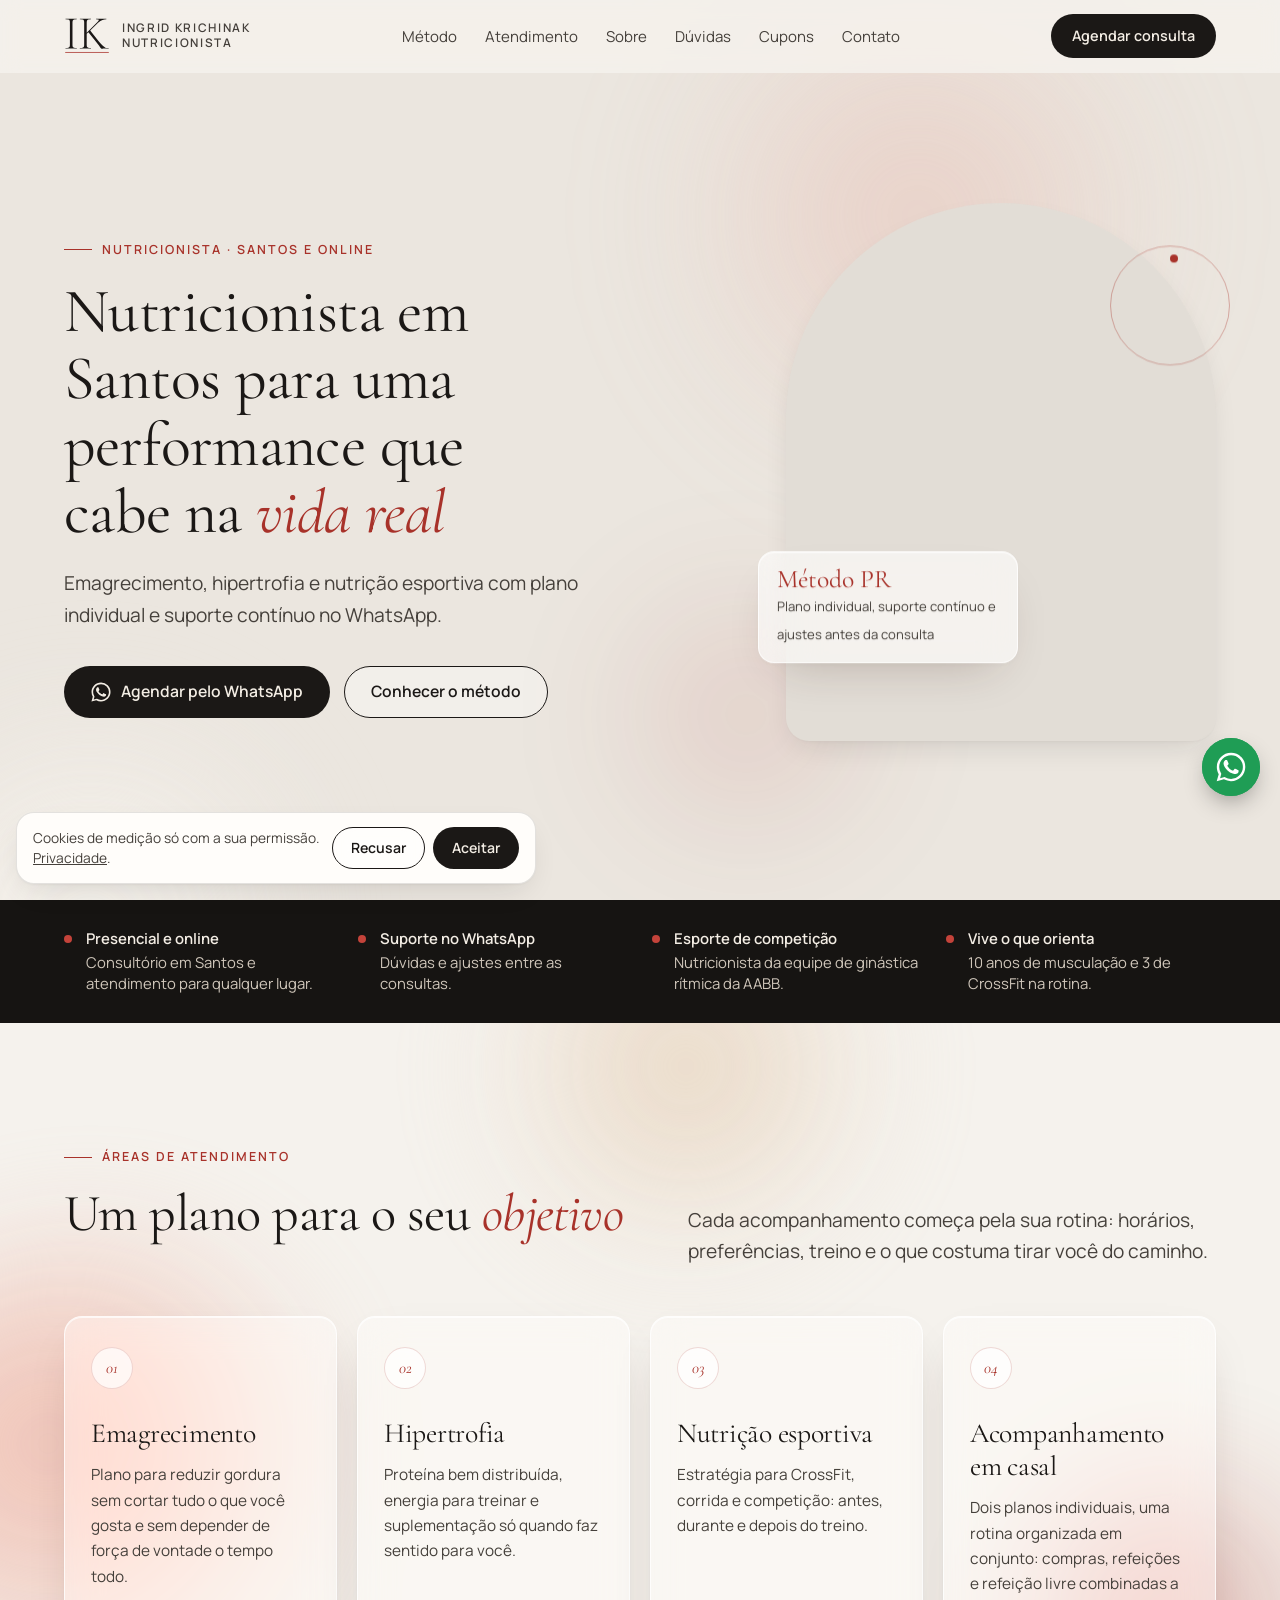
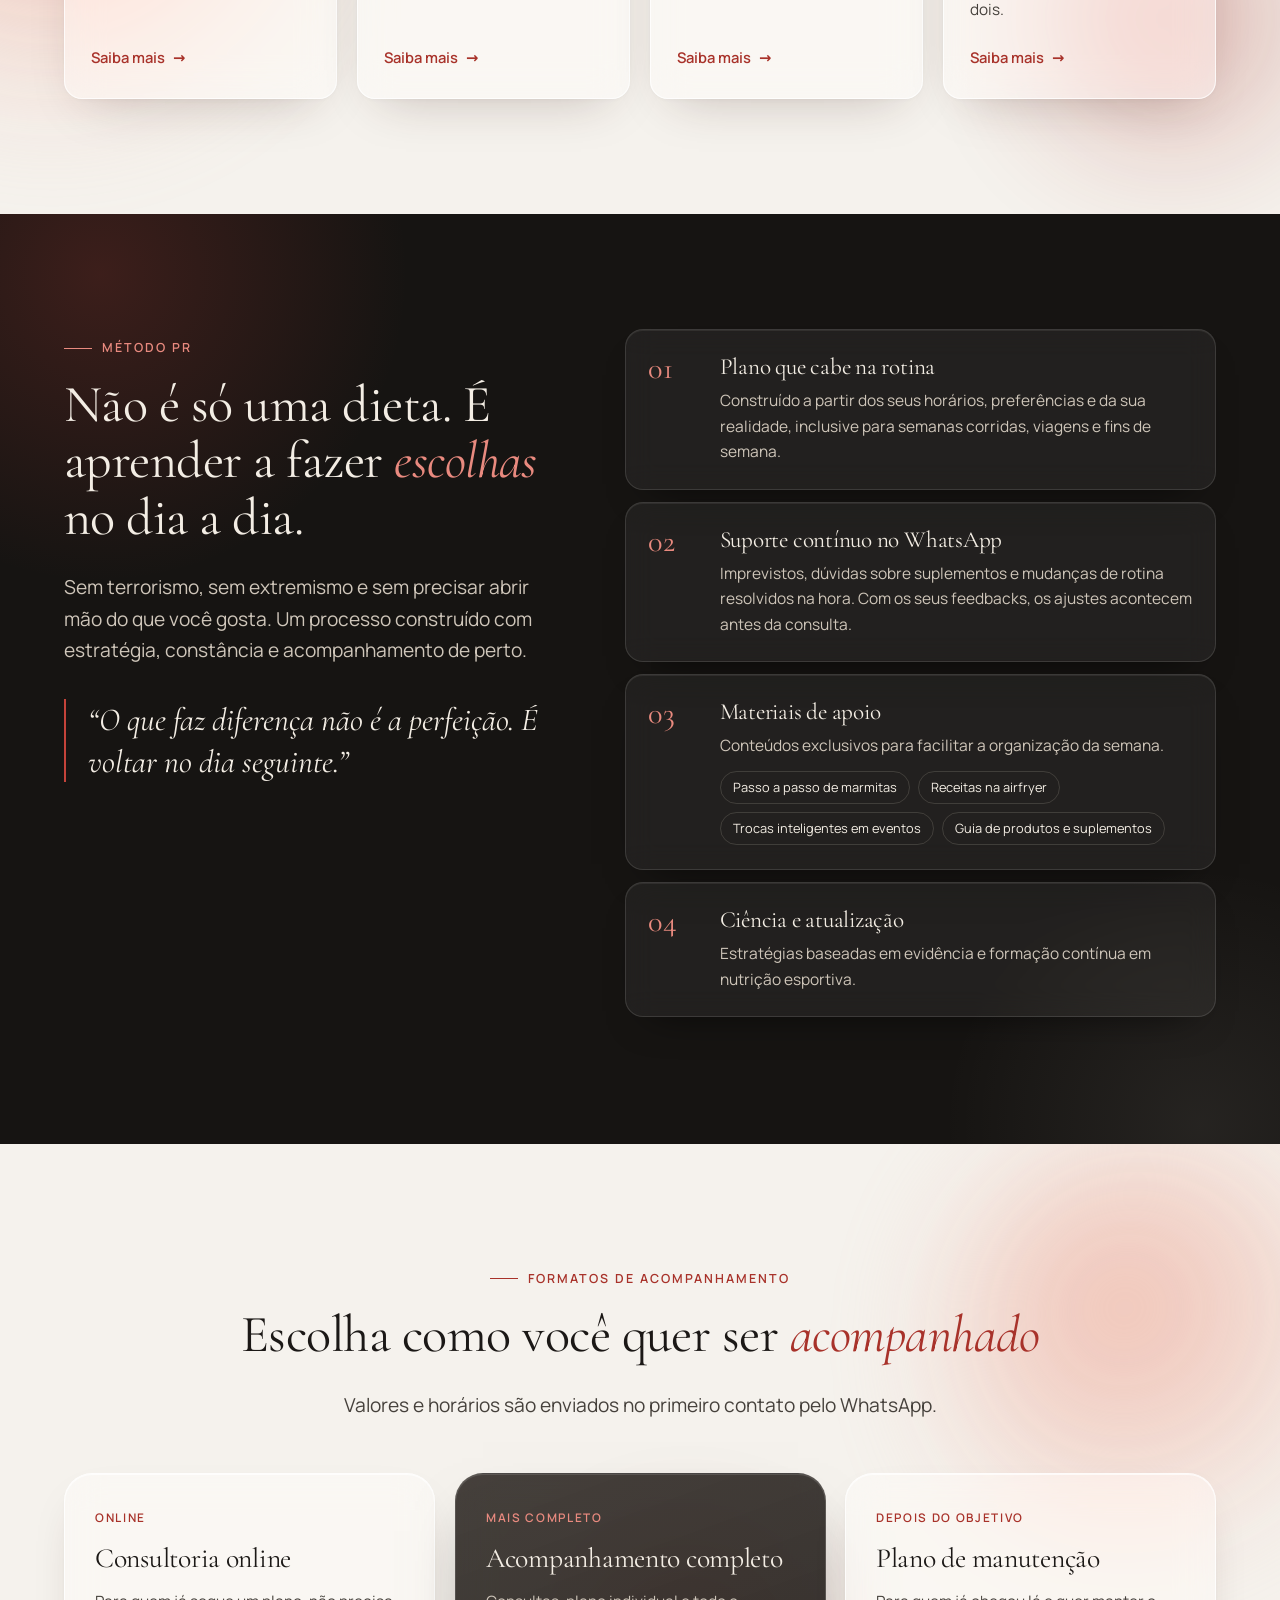
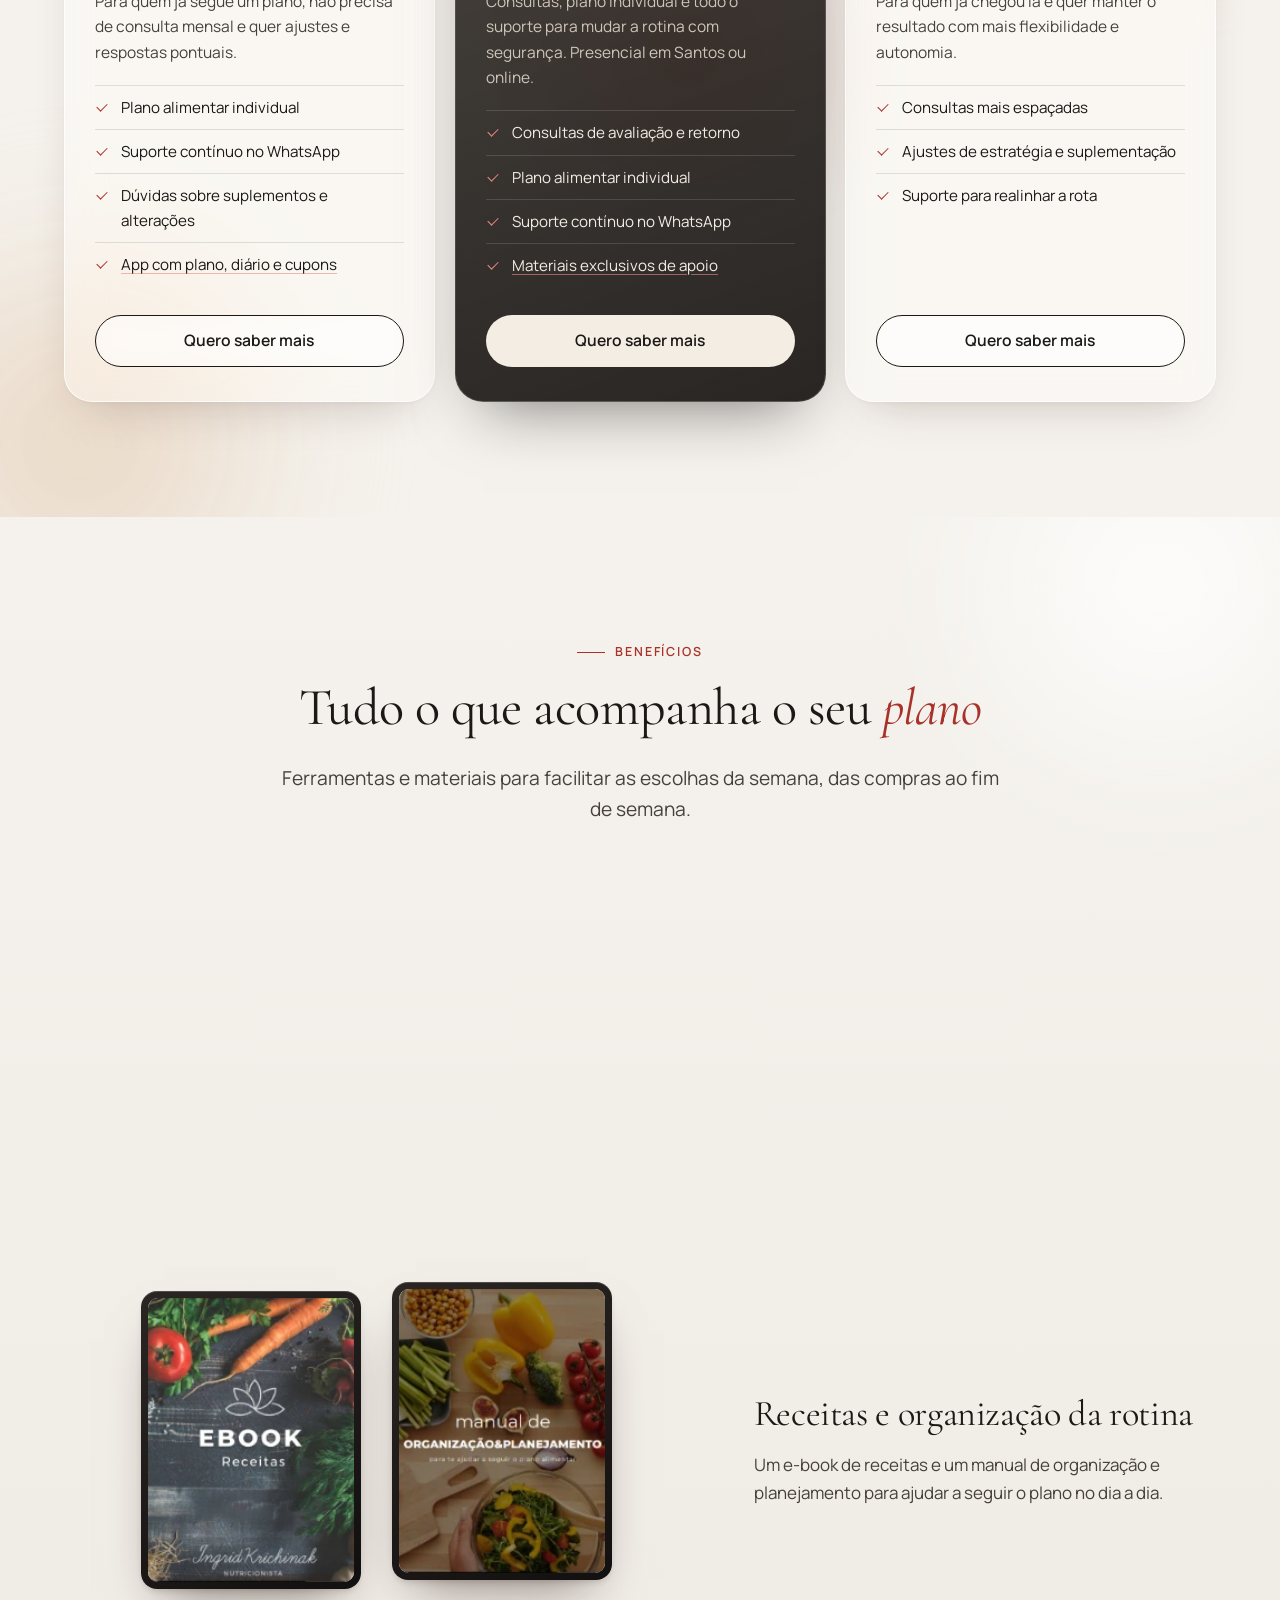
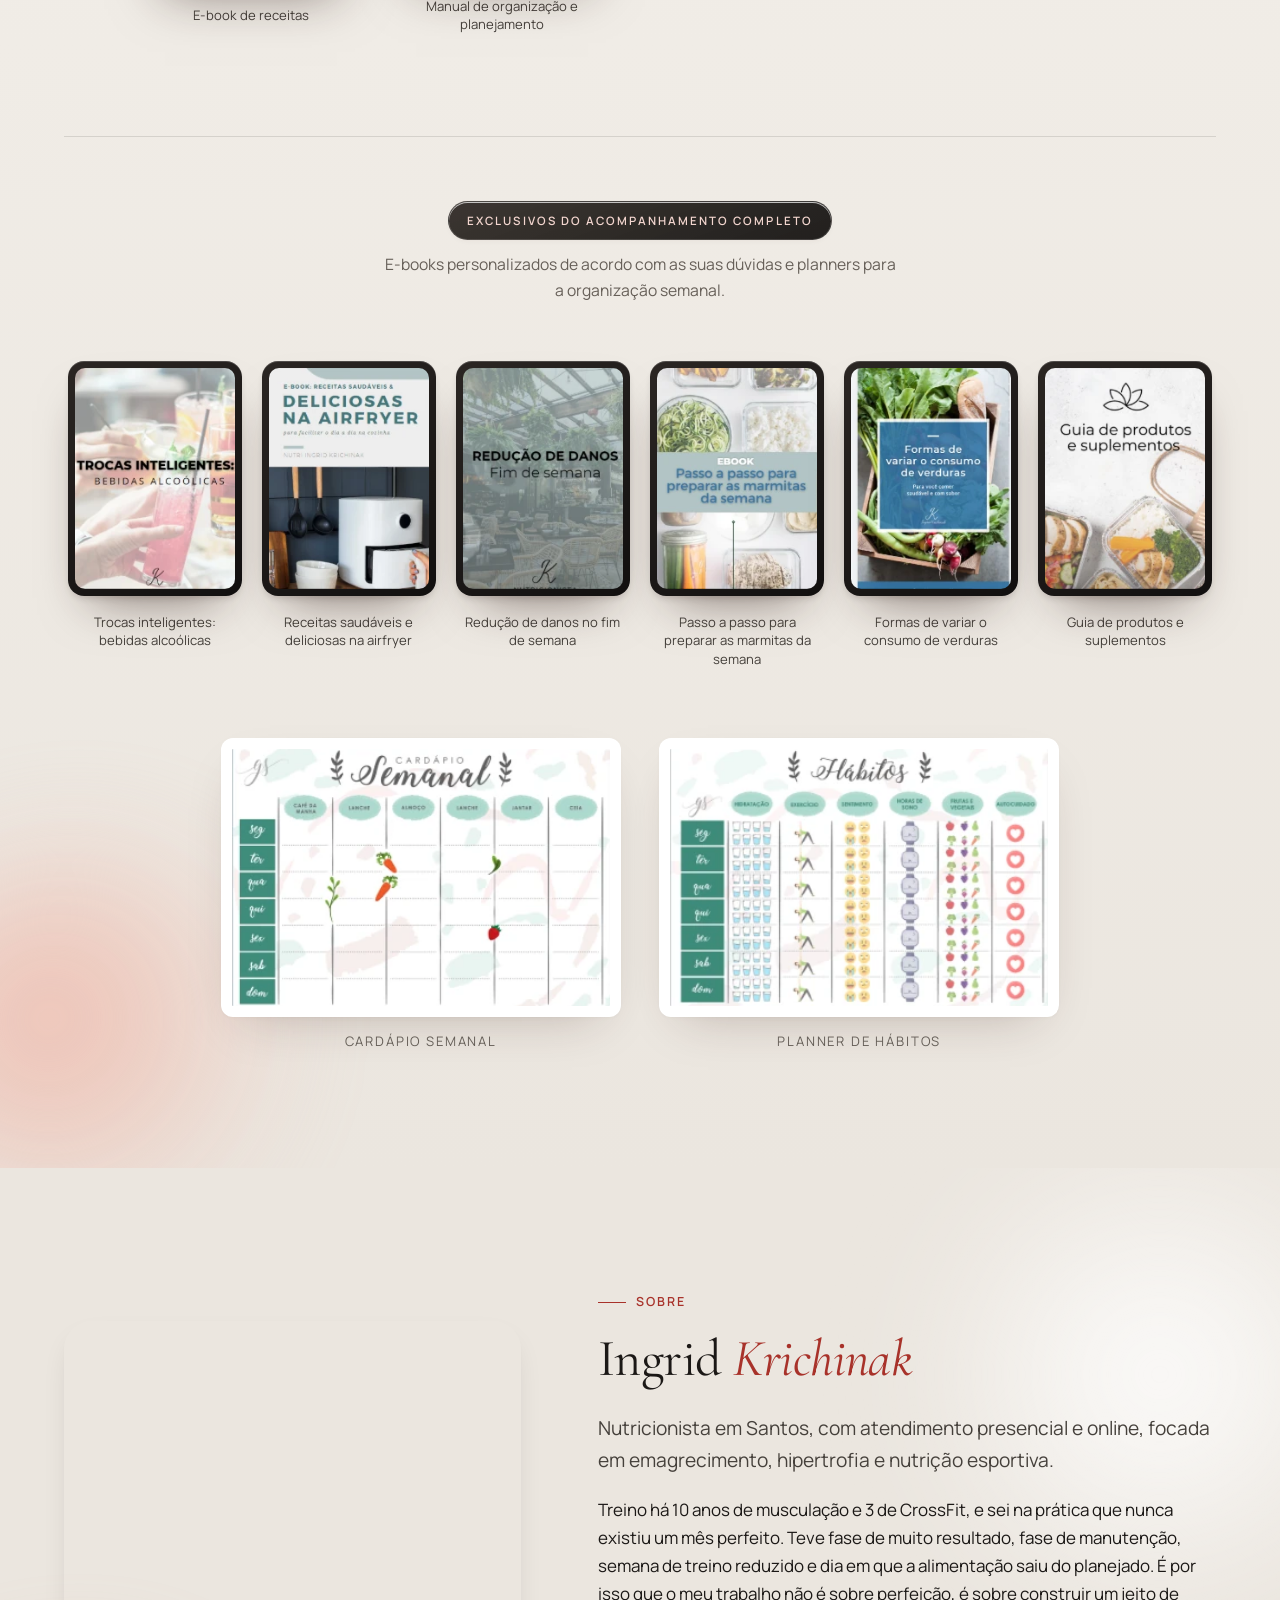
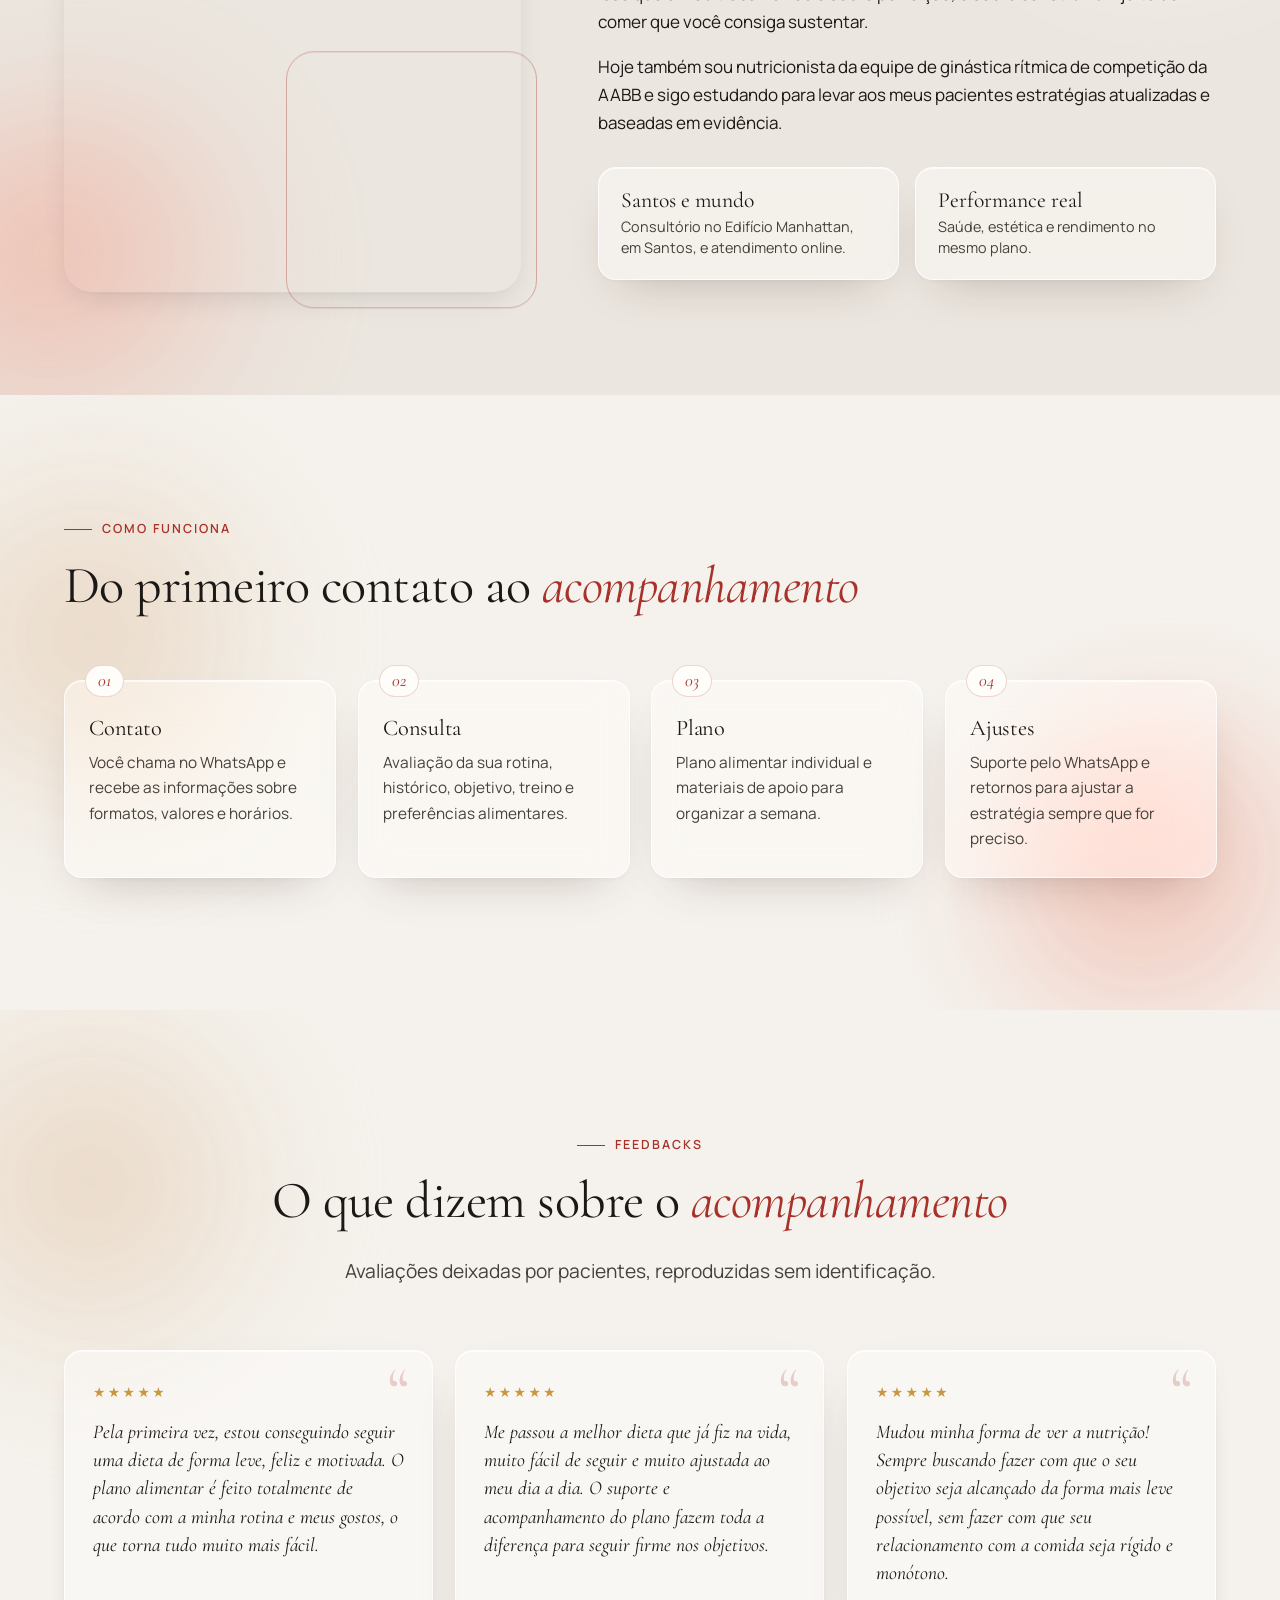
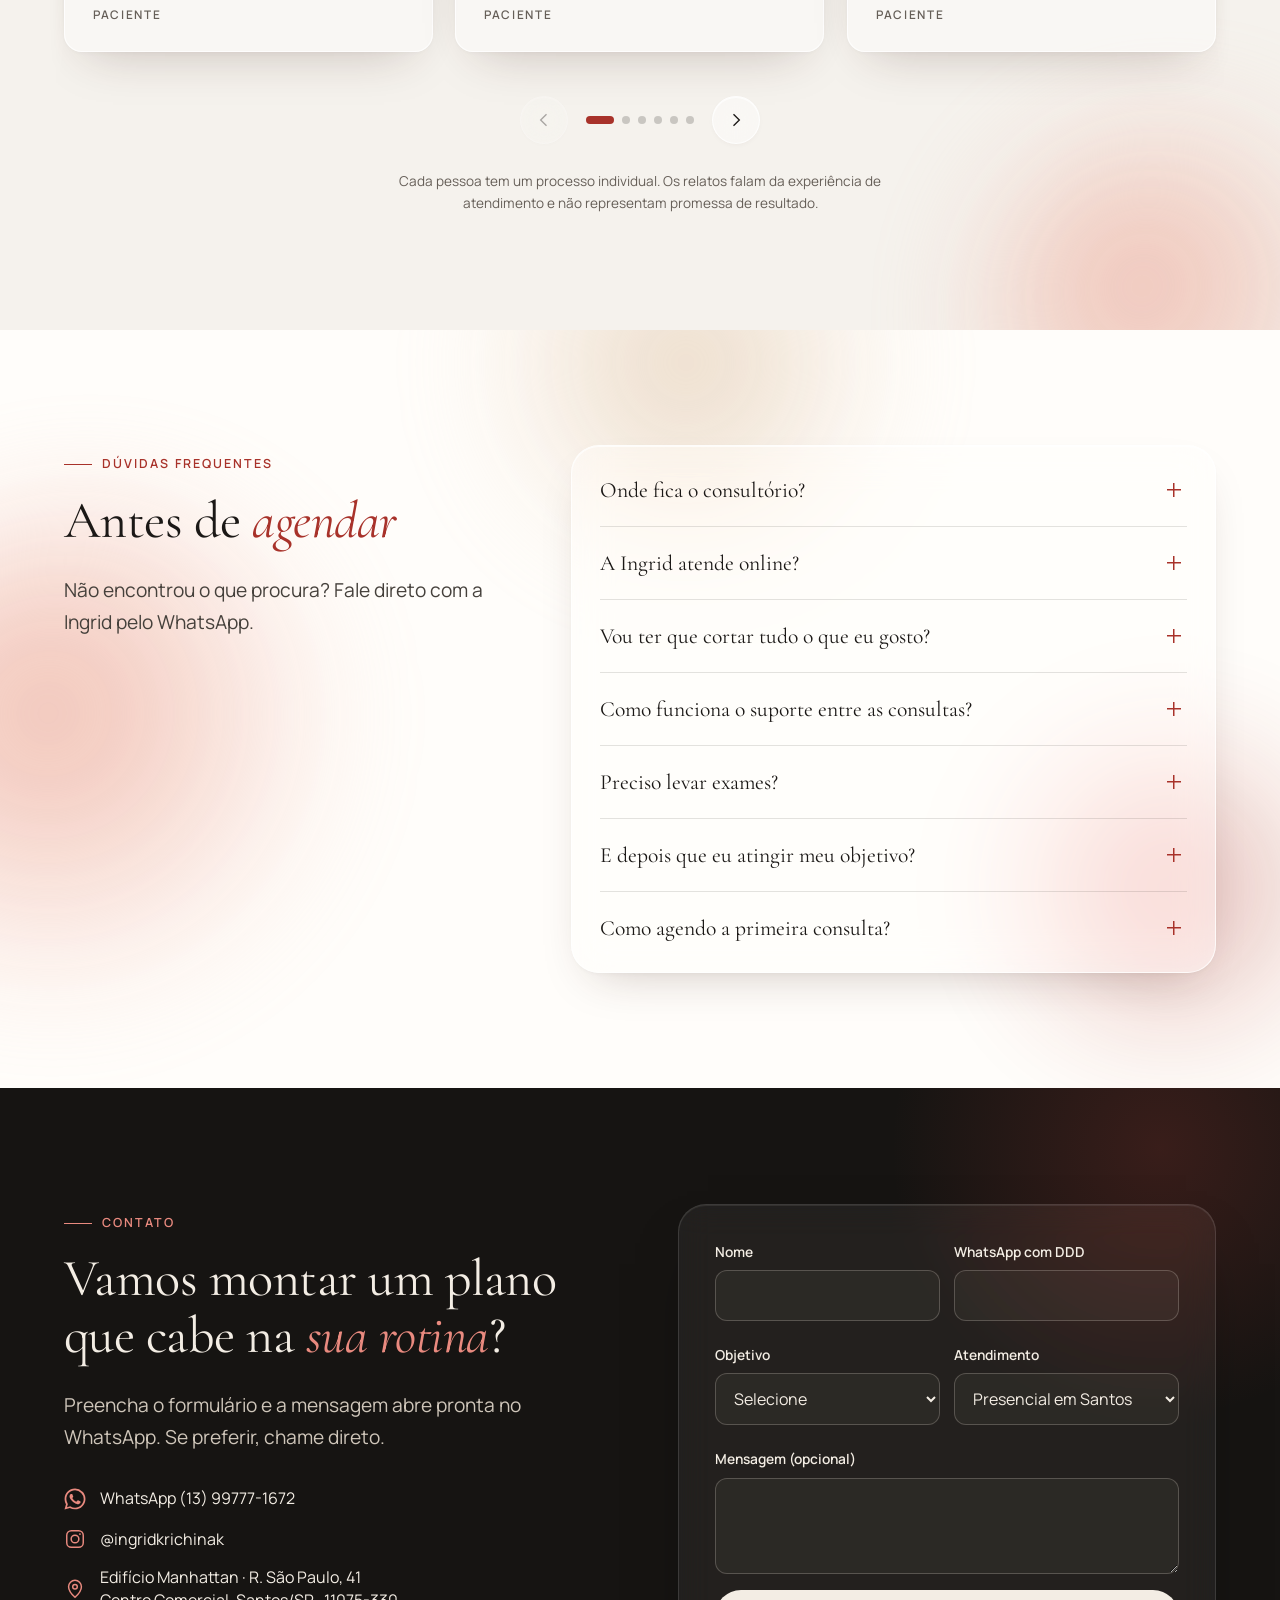
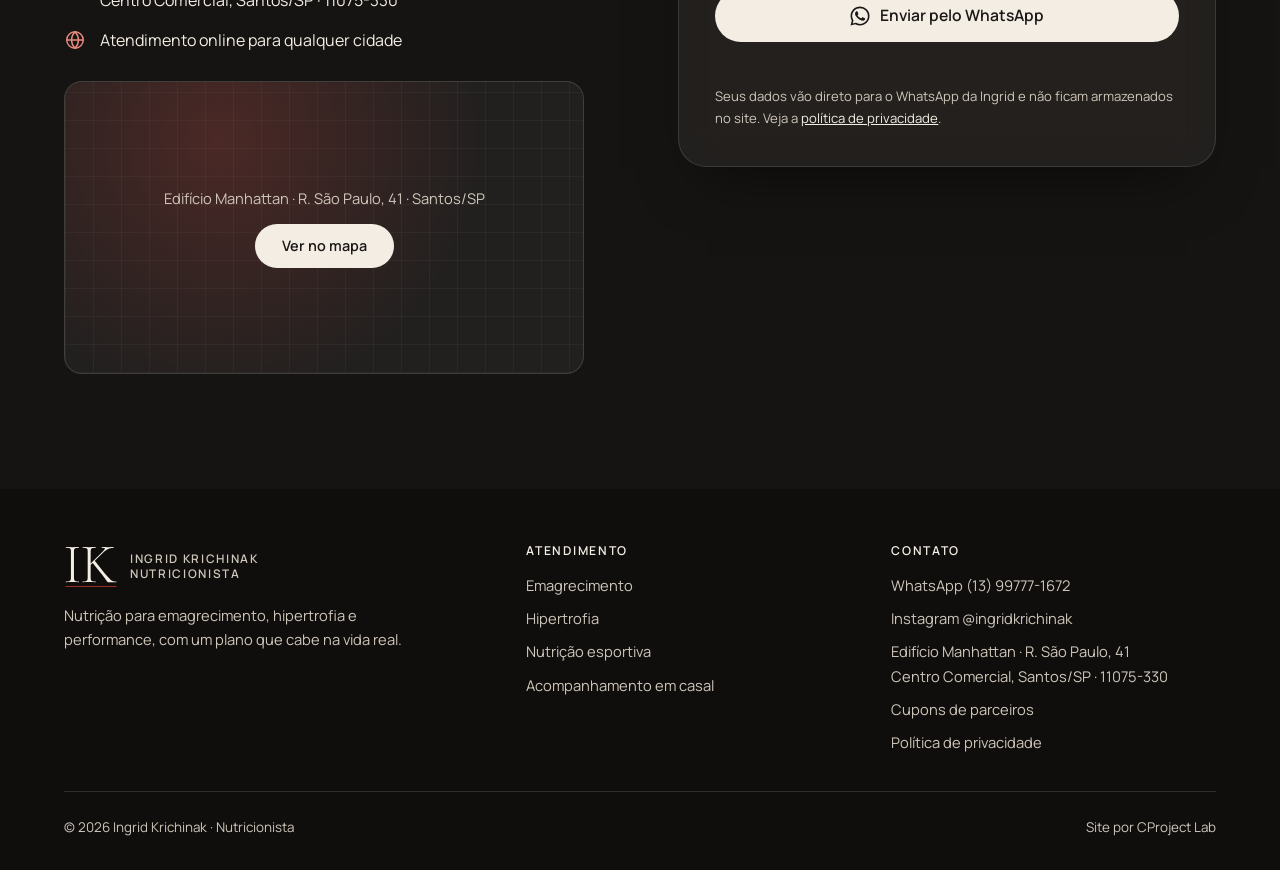
==== index.html @ 771e4c17 "Benefícios em dois níveis: todos os planos e acompanhamento completo - Em todos os acompanhamentos: " ====
<!doctype html>
<html lang="pt-BR">
<head>
<meta charset="utf-8">
<meta name="viewport" content="width=device-width, initial-scale=1, viewport-fit=cover">
<title>Ingrid Krichinak | Nutricionista em Santos e online</title>
<meta name="description" content="Nutricionista em Santos e online para emagrecimento, hipertrofia e nutrição esportiva. Plano que cabe na sua rotina e suporte contínuo no WhatsApp.">
<meta name="robots" content="noindex, follow">
<link rel="canonical" href="https://ingrid-krichinak.vercel.app/">
<meta name="theme-color" content="#ebe6df">
<link rel="icon" href="/assets/favicon.svg" type="image/svg+xml">
<link rel="icon" href="/assets/favicon-32.png" sizes="32x32" type="image/png">
<link rel="apple-touch-icon" href="/assets/apple-touch-icon.png">
<meta property="og:type" content="website">
<meta property="og:locale" content="pt_BR">
<meta property="og:site_name" content="Ingrid Krichinak Nutricionista">
<meta property="og:title" content="Ingrid Krichinak | Nutricionista em Santos e online">
<meta property="og:description" content="Nutricionista em Santos e online para emagrecimento, hipertrofia e nutrição esportiva. Plano que cabe na sua rotina e suporte contínuo no WhatsApp.">
<meta property="og:url" content="https://ingrid-krichinak.vercel.app/">
<meta property="og:image" content="https://ingrid-krichinak.vercel.app/assets/img/og.jpg">
<meta property="og:image:width" content="1200">
<meta property="og:image:height" content="630">
<meta property="og:image:alt" content="Ingrid Krichinak, nutricionista">
<meta name="twitter:card" content="summary_large_image">
<meta name="twitter:title" content="Ingrid Krichinak | Nutricionista em Santos e online">
<meta name="twitter:description" content="Nutricionista em Santos e online para emagrecimento, hipertrofia e nutrição esportiva. Plano que cabe na sua rotina e suporte contínuo no WhatsApp.">
<meta name="twitter:image" content="https://ingrid-krichinak.vercel.app/assets/img/og.jpg">
<link rel="preload" href="/assets/fonts/cormorant-400.woff2" as="font" type="font/woff2" crossorigin>
<link rel="preload" href="/assets/fonts/manrope-400.woff2" as="font" type="font/woff2" crossorigin>
<link rel="preload" as="image" href="/assets/img/ingrid-blazer-960.webp" media="(min-width:601px)" fetchpriority="high"><link rel="preload" as="image" href="/assets/img/ingrid-blazer-600.webp" media="(max-width:600px)" fetchpriority="high">
<link rel="stylesheet" href="/assets/site.css?v=202611162140">
<script src="/assets/vendor/lenis.min.js" defer></script>
<script src="/assets/site.js?v=202611162140" defer></script>
<script type="application/ld+json">{"@context": "https://schema.org", "@type": ["MedicalBusiness", "LocalBusiness"], "@id": "https://ingrid-krichinak.vercel.app/#negocio", "name": "Ingrid Krichinak Nutricionista", "description": "Nutricionista em Santos e online: emagrecimento, hipertrofia, nutrição esportiva e acompanhamento em casal.", "url": "https://ingrid-krichinak.vercel.app/", "image": "https://ingrid-krichinak.vercel.app/assets/img/og.jpg", "logo": "https://ingrid-krichinak.vercel.app/assets/apple-touch-icon.png", "telephone": "+55-13-99777-1672", "medicalSpecialty": "Nutrition", "areaServed": [{"@type": "City", "name": "Santos"}, {"@type": "Country", "name": "Brasil"}], "address": {"@type": "PostalAddress", "addressLocality": "Santos", "addressRegion": "SP", "addressCountry": "BR", "streetAddress": "R. São Paulo, 41 - Edifício Manhattan", "postalCode": "11075-330"}, "sameAs": ["https://www.instagram.com/ingridkrichinak/"], "founder": {"@type": "Person", "name": "Ingrid Krichinak", "jobTitle": "Nutricionista"}, "hasMap": "https://www.google.com/maps/search/?api=1&query=Edif%C3%ADcio%20Manhattan%2C%20R.%20S%C3%A3o%20Paulo%2C%2041%2C%20Santos%20-%20SP%2C%2011075-330"}</script>
<script type="application/ld+json">{"@context": "https://schema.org", "@type": "WebSite", "@id": "https://ingrid-krichinak.vercel.app/#site", "url": "https://ingrid-krichinak.vercel.app/", "name": "Ingrid Krichinak Nutricionista", "inLanguage": "pt-BR"}</script>
<script type="application/ld+json">{"@context": "https://schema.org", "@type": "FAQPage", "mainEntity": [{"@type": "Question", "name": "Onde fica o consultório?", "acceptedAnswer": {"@type": "Answer", "text": "No Edifício Manhattan, na R. São Paulo, 41, Centro Comercial, em Santos/SP (CEP 11075-330). Também há atendimento online para qualquer cidade."}}, {"@type": "Question", "name": "A Ingrid atende online?", "acceptedAnswer": {"@type": "Answer", "text": "Sim. O atendimento é presencial em Santos e online para qualquer cidade ou país, com o mesmo cuidado e o mesmo suporte pelo WhatsApp."}}, {"@type": "Question", "name": "Vou ter que cortar tudo o que eu gosto?", "acceptedAnswer": {"@type": "Answer", "text": "Não. O plano é construído com base na sua rotina e nas suas preferências. A proposta é aprender a fazer escolhas no dia a dia, sem extremismo e sem terrorismo nutricional."}}, {"@type": "Question", "name": "Como funciona o suporte entre as consultas?", "acceptedAnswer": {"@type": "Answer", "text": "Você conta com suporte contínuo pelo WhatsApp para dúvidas, imprevistos e ajustes. Com os feedbacks frequentes, é possível ajustar o plano antes mesmo da próxima consulta."}}, {"@type": "Question", "name": "Preciso levar exames?", "acceptedAnswer": {"@type": "Answer", "text": "Se você tiver exames recentes, leve. Quando necessário, a Ingrid pode solicitar exames laboratoriais para complementar a avaliação."}}, {"@type": "Question", "name": "E depois que eu atingir meu objetivo?", "acceptedAnswer": {"@type": "Answer", "text": "Existe o plano de manutenção, com consultas mais espaçadas e suporte para ajustar estratégias. A ideia é construir autonomia sem perder a direção."}}, {"@type": "Question", "name": "Como agendo a primeira consulta?", "acceptedAnswer": {"@type": "Answer", "text": "Pelo WhatsApp (13) 99777-1672. Você recebe as informações sobre formatos, valores e horários disponíveis."}}]}</script>
</head>
<body>
<a class="skip" href="#conteudo">Pular para o conteúdo</a>
<header class="nav">
  <div class="container nav-in">
    <a class="brand" href="/" aria-label="Ingrid Krichinak, página inicial"><svg viewBox="15 -660 960 790" role="img" aria-label="IK"><path fill="currentColor" d="M192 -81Q192 -52 198.0 -37.0Q204 -22 223.5 -17.0Q243 -12 281 -12Q283 -12 283.0 -6.0Q283 0 281 0Q257 0 228.0 -1.0Q199 -2 164 -2Q131 -2 101.5 -1.0Q72 0 48 0Q45 0 45.0 -6.0Q45 -12 48 -12Q86 -12 105.5 -17.0Q125 -22 131.5 -37.0Q138 -52 138 -81V-544Q138 -573 131.5 -587.5Q125 -602 105.5 -607.5Q86 -613 48 -613Q45 -613 45.0 -619.0Q45 -625 48 -625Q72 -625 101.5 -623.5Q131 -622 164 -622Q199 -622 228.5 -623.5Q258 -625 281 -625Q283 -625 283.0 -619.0Q283 -613 281 -613Q243 -613 224.0 -607.0Q205 -601 198.5 -586.0Q192 -571 192 -542Z M436 -81V-544Q436 -573 429.5 -587.5Q423 -602 404.0 -607.5Q385 -613 347 -613Q345 -613 345.0 -619.0Q345 -625 347 -625Q371 -625 400.5 -623.5Q430 -622 462 -622Q497 -622 526.0 -623.5Q555 -625 578 -625Q580 -625 580.0 -619.0Q580 -613 578 -613Q540 -613 521.0 -607.0Q502 -601 495.5 -586.0Q489 -571 489 -542V-331L709 -550Q747 -588 742.5 -600.5Q738 -613 685 -613Q683 -613 683.0 -619.0Q683 -625 685 -625Q709 -625 733.5 -623.5Q758 -622 798 -622Q835 -622 856.5 -623.5Q878 -625 898 -625Q901 -625 901.0 -619.0Q901 -613 898 -613Q864 -613 819.0 -599.0Q774 -585 732 -544L562 -378L705 -198Q752 -139 784.5 -102.5Q817 -66 839.0 -47.0Q861 -28 878.0 -20.5Q895 -13 910.5 -12.5Q926 -12 945 -12Q948 -12 948.0 -6.0Q948 0 945 0H833Q826 0 821.5 0.5Q817 1 812 1Q798 1 790.0 -4.0Q782 -9 771.5 -24.0Q761 -39 741.0 -68.0Q721 -97 683 -145L524 -342L489 -308V-81Q489 -52 495.0 -37.0Q501 -22 520.5 -17.0Q540 -12 578 -12Q580 -12 580.0 -6.0Q580 0 578 0Q554 0 525.5 -1.0Q497 -2 462 -2Q430 -2 400.0 -1.0Q370 0 346 0Q344 0 344.0 -6.0Q344 -12 346 -12Q384 -12 403.5 -17.0Q423 -22 429.5 -37.0Q436 -52 436 -81Z"/><rect x="40" y="70" width="910" height="16" fill="#a8322a"/></svg><span>Ingrid Krichinak<br>Nutricionista</span></a>
    <nav class="nav-panel" id="menu" aria-label="Principal">
      <ul class="nav-links"><li><a href="/#metodo">Método</a></li><li><a href="/#atendimento">Atendimento</a></li><li><a href="/#sobre">Sobre</a></li><li><a href="/#duvidas">Dúvidas</a></li><li><a href="/cupons/">Cupons</a></li><li><a href="/#contato">Contato</a></li></ul>
      <a class="btn btn-primary nav-cta" href="https://wa.me/5513997771672?text=Ol%C3%A1%2C%20Ingrid%21%20Vim%20pelo%20site%20e%20quero%20agendar%20uma%20consulta." target="_blank" rel="noopener" data-cta="nav">Agendar consulta</a>
    </nav>
    <button class="menu-btn" type="button" aria-label="Abrir menu" aria-controls="menu" aria-expanded="false"><span></span><span></span><span></span></button>
  </div>
</header>

<main id="conteudo">
<section class="hero" aria-labelledby="hero-t">
  <div class="hero-bg" aria-hidden="true"><span class="blob b1" data-depth="1.2"></span><span class="blob b2" data-depth="-0.8"></span><span class="blob b3" data-depth="1.6"></span></div>
  <div class="container hero-grid">
    <div>
      <span class="eyebrow">Nutricionista · Santos e online</span>
      <h1 id="hero-t">Nutricionista em Santos para uma performance que cabe na <em>vida real</em></h1>
      <p class="lead">Emagrecimento, hipertrofia e nutrição esportiva com plano individual e suporte contínuo no WhatsApp.</p>
      <div class="hero-ctas">
        <a class="btn btn-primary" href="https://wa.me/5513997771672?text=Ol%C3%A1%2C%20Ingrid%21%20Vim%20pelo%20site%20e%20quero%20agendar%20uma%20consulta." target="_blank" rel="noopener" data-cta="hero"><svg viewBox="0 0 24 24" fill="currentColor" aria-hidden="true"><path d="M17.47 14.38c-.3-.15-1.75-.86-2.02-.96-.27-.1-.47-.15-.67.15-.2.3-.77.96-.94 1.16-.17.2-.35.22-.64.07-.3-.15-1.25-.46-2.38-1.47-.88-.78-1.47-1.75-1.64-2.05-.17-.3-.02-.46.13-.6.13-.14.3-.35.45-.52.15-.17.2-.3.3-.5.1-.2.05-.37-.03-.52-.07-.15-.67-1.6-.92-2.2-.24-.58-.49-.5-.67-.5h-.57c-.2 0-.52.07-.79.37-.27.3-1.04 1.02-1.04 2.48s1.07 2.88 1.21 3.08c.15.2 2.1 3.2 5.08 4.48.71.31 1.26.49 1.7.63.71.23 1.36.2 1.87.12.57-.08 1.75-.72 2-1.41.25-.7.25-1.29.17-1.41-.07-.13-.27-.2-.57-.35zM12.04 21.5h-.01a9.45 9.45 0 0 1-4.82-1.32l-.35-.2-3.58.94.96-3.49-.23-.36a9.43 9.43 0 0 1-1.45-5.03c0-5.22 4.25-9.46 9.48-9.46a9.4 9.4 0 0 1 6.7 2.78 9.4 9.4 0 0 1 2.77 6.69c0 5.22-4.25 9.46-9.47 9.46zm8.06-17.52A11.33 11.33 0 0 0 12.04.65C5.76.65.65 5.75.65 12.03c0 2 .52 3.96 1.52 5.69L.55 23.35l5.77-1.51a11.37 11.37 0 0 0 5.71 1.46h.01c6.28 0 11.39-5.1 11.39-11.38 0-3.04-1.18-5.9-3.33-8.04z"/></svg>Agendar pelo WhatsApp</a>
        <a class="btn btn-ghost" href="#metodo">Conhecer o método</a>
      </div>
    </div>
    <div class="hero-photo" data-depth="0.35">
      <span class="ring" aria-hidden="true" data-depth="1.4"></span>
      <div class="frame">
        <picture>
          <source media="(max-width:600px)" srcset="/assets/img/ingrid-blazer-600.webp">
          <img src="/assets/img/ingrid-blazer-960.webp" width="960" height="1200" alt="Retrato da nutricionista Ingrid Krichinak, de blazer preto, com a mão apoiada no queixo" fetchpriority="high" decoding="async">
        </picture>
      </div>
      <div class="badge" data-depth="0.9"><div><strong>Método PR</strong><span>Plano individual, suporte contínuo e ajustes antes da consulta</span></div></div>
    </div>
  </div>
</section>

<section class="proof" aria-label="Destaques">
  <div class="container">
    <ul>
      <li><span class="dot"></span><div><b>Presencial e online</b>Consultório em Santos e atendimento para qualquer lugar.</div></li>
      <li><span class="dot"></span><div><b>Suporte no WhatsApp</b>Dúvidas e ajustes entre as consultas.</div></li>
      <li><span class="dot"></span><div><b>Esporte de competição</b>Nutricionista da equipe de ginástica rítmica da AABB.</div></li>
      <li><span class="dot"></span><div><b>Vive o que orienta</b>10 anos de musculação e 3 de CrossFit na rotina.</div></li>
    </ul>
  </div>
</section>

<section class="section has-orbs" id="atendimento" aria-labelledby="areas-t">
  <div class="orbs" aria-hidden="true"><span class="orb rose float" data-depth="0.6" style="width:520px;height:520px;left:-160px;top:10%"></span><span class="orb wine float slow" data-depth="-0.5" style="width:380px;height:380px;right:-80px;bottom:-60px"></span><span class="orb sand float" data-depth="0.3" style="width:420px;height:420px;right:30%;top:-120px"></span></div>
  <div class="container">
    <div class="areas-head">
      <div><span class="eyebrow">Áreas de atendimento</span><h2 id="areas-t">Um plano para o seu <em>objetivo</em></h2></div>
      <p class="lead">Cada acompanhamento começa pela sua rotina: horários, preferências, treino e o que costuma tirar você do caminho.</p>
    </div>
    <div class="cards"><a class="card reveal" href="/emagrecimento/"><span class="num">01</span><h3>Emagrecimento</h3><p>Plano para reduzir gordura sem cortar tudo o que você gosta e sem depender de força de vontade o tempo todo.</p><span class="link-arrow">Saiba mais</span></a><a class="card reveal" href="/hipertrofia/"><span class="num">02</span><h3>Hipertrofia</h3><p>Proteína bem distribuída, energia para treinar e suplementação só quando faz sentido para você.</p><span class="link-arrow">Saiba mais</span></a><a class="card reveal" href="/nutricao-esportiva/"><span class="num">03</span><h3>Nutrição esportiva</h3><p>Estratégia para CrossFit, corrida e competição: antes, durante e depois do treino.</p><span class="link-arrow">Saiba mais</span></a><a class="card reveal" href="/acompanhamento-em-casal/"><span class="num">04</span><h3>Acompanhamento em casal</h3><p>Dois planos individuais, uma rotina organizada em conjunto: compras, refeições e refeição livre combinadas a dois.</p><span class="link-arrow">Saiba mais</span></a></div>
  </div>
</section>

<section class="section method" id="metodo" aria-labelledby="metodo-t">
  <div class="container method-grid">
    <div class="reveal">
      <span class="eyebrow">Método PR</span>
      <h2 id="metodo-t">Não é só uma dieta. É aprender a fazer <em>escolhas</em> no dia a dia.</h2>
      <p class="lead">Sem terrorismo, sem extremismo e sem precisar abrir mão do que você gosta. Um processo construído com estratégia, constância e acompanhamento de perto.</p>
      <p class="quote">“O que faz diferença não é a perfeição. É voltar no dia seguinte.”</p>
    </div>
    <ol class="pillars reveal">
      <li><span class="n">01</span><div><h3>Plano que cabe na rotina</h3><p>Construído a partir dos seus horários, preferências e da sua realidade, inclusive para semanas corridas, viagens e fins de semana.</p></div></li>
      <li><span class="n">02</span><div><h3>Suporte contínuo no WhatsApp</h3><p>Imprevistos, dúvidas sobre suplementos e mudanças de rotina resolvidos na hora. Com os seus feedbacks, os ajustes acontecem antes da consulta.</p></div></li>
      <li><span class="n">03</span><div><h3>Materiais de apoio</h3><p>Conteúdos exclusivos para facilitar a organização da semana.</p>
        <div class="materials"><span>Passo a passo de marmitas</span><span>Receitas na airfryer</span><span>Trocas inteligentes em eventos</span><span>Guia de produtos e suplementos</span></div></div></li>
      <li><span class="n">04</span><div><h3>Ciência e atualização</h3><p>Estratégias baseadas em evidência e formação contínua em nutrição esportiva.</p></div></li>
    </ol>
  </div>
</section>

<section class="section has-orbs" aria-labelledby="formatos-t">
  <div class="orbs" aria-hidden="true"><span class="orb rose float" data-depth="0.5" style="width:460px;height:460px;right:-120px;top:-60px"></span><span class="orb sand float slow" data-depth="-0.4" style="width:520px;height:520px;left:-180px;bottom:-140px"></span><span class="orb wine float" data-depth="0.8" style="width:300px;height:300px;left:42%;top:40%"></span></div>
  <div class="container">
    <div class="center">
      <span class="eyebrow">Formatos de acompanhamento</span>
      <h2 id="formatos-t">Escolha como você quer ser <em>acompanhado</em></h2>
      <p class="lead">Valores e horários são enviados no primeiro contato pelo WhatsApp.</p>
    </div>
    <div class="plans">
      <div class="plan reveal">
        <span class="tag">Online</span>
        <h3>Consultoria online</h3>
        <p>Para quem já segue um plano, não precisa de consulta mensal e quer ajustes e respostas pontuais.</p>
        <ul><li>Plano alimentar individual</li><li>Suporte contínuo no WhatsApp</li><li>Dúvidas sobre suplementos e alterações</li><li><a class="plan-link" href="#materiais">App com plano, diário e cupons</a></li></ul>
        <a class="btn btn-ghost" href="https://wa.me/5513997771672?text=Ol%C3%A1%2C%20Ingrid%21%20Vim%20pelo%20site%20e%20quero%20saber%20sobre%20a%20consultoria%20online." target="_blank" rel="noopener" data-cta="plano-online">Quero saber mais</a>
      </div>
      <div class="plan feature reveal">
        <span class="tag">Mais completo</span>
        <h3>Acompanhamento completo</h3>
        <p>Consultas, plano individual e todo o suporte para mudar a rotina com segurança. Presencial em Santos ou online.</p>
        <ul><li>Consultas de avaliação e retorno</li><li>Plano alimentar individual</li><li>Suporte contínuo no WhatsApp</li><li><a class="plan-link" href="#materiais">Materiais exclusivos de apoio</a></li></ul>
        <a class="btn btn-light" href="https://wa.me/5513997771672?text=Ol%C3%A1%2C%20Ingrid%21%20Vim%20pelo%20site%20e%20quero%20saber%20sobre%20o%20acompanhamento%20completo." target="_blank" rel="noopener" data-cta="plano-completo">Quero saber mais</a>
      </div>
      <div class="plan reveal">
        <span class="tag">Depois do objetivo</span>
        <h3>Plano de manutenção</h3>
        <p>Para quem já chegou lá e quer manter o resultado com mais flexibilidade e autonomia.</p>
        <ul><li>Consultas mais espaçadas</li><li>Ajustes de estratégia e suplementação</li><li>Suporte para realinhar a rota</li></ul>
        <a class="btn btn-ghost" href="https://wa.me/5513997771672?text=Ol%C3%A1%2C%20Ingrid%21%20Vim%20pelo%20site%20e%20quero%20saber%20sobre%20o%20plano%20de%20manuten%C3%A7%C3%A3o." target="_blank" rel="noopener" data-cta="plano-manutencao">Quero saber mais</a>
      </div>
    </div>
  </div>
</section>

<section class="section materiais has-orbs" id="materiais" aria-labelledby="materiais-t">
  <div class="orbs" aria-hidden="true"><span class="orb milk float" data-depth="0.4" style="width:520px;height:520px;right:-140px;top:-120px"></span><span class="orb rose float slow" data-depth="-0.6" style="width:420px;height:420px;left:-120px;bottom:-100px"></span></div>
  <div class="container">
    <div class="center section-head">
      <span class="eyebrow">Benefícios</span>
      <h2 id="materiais-t">Tudo o que acompanha o seu <em>plano</em></h2>
      <p class="lead">Ferramentas e materiais para facilitar as escolhas da semana, das compras ao fim de semana.</p>
    </div>

    <div class="tier-head reveal"><span class="tier-tag">Em todos os acompanhamentos</span></div>
    <div class="benefit">
      <div class="benefit-text reveal">
        <h3>Aplicativo com o seu plano</h3>
        <ul class="benefit-list">
          <li>Plano alimentar sempre à mão, refeição por refeição</li>
          <li>Diário alimentar para registrar os seus pratos</li>
          <li>Cupons de desconto em <a href="/cupons/">marcas parceiras</a></li>
        </ul>
      </div>
      <div class="devices"><figure class="ebook device reveal"><div class="tablet"><img src="/assets/img/materiais/app-plano.webp" width="200" height="270" alt="Tela inicial do aplicativo com as refeições do plano alimentar" loading="lazy" decoding="async"><span class="glare" aria-hidden="true"></span></div></figure><figure class="ebook device reveal"><div class="tablet"><img src="/assets/img/materiais/app-diario-alimentar.webp" width="200" height="270" alt="Diário alimentar do aplicativo com fotos dos pratos registrados" loading="lazy" decoding="async"><span class="glare" aria-hidden="true"></span></div></figure><figure class="ebook device reveal"><div class="tablet"><img src="/assets/img/materiais/app-cupons.webp" width="200" height="270" alt="Tela de benefícios do aplicativo com cupons de marcas parceiras" loading="lazy" decoding="async"><span class="glare" aria-hidden="true"></span></div></figure></div>
    </div>
    <div class="benefit reverse">
      <div class="benefit-text reveal">
        <h3>Receitas e organização da rotina</h3>
        <p>Um e-book de receitas e um manual de organização e planejamento para ajudar a seguir o plano no dia a dia.</p>
      </div>
      <div class="devices two"><figure class="ebook reveal"><div class="tablet"><img src="/assets/img/materiais/ebook-receitas.webp" width="190" height="256" alt="Capa do E-book de receitas" loading="lazy" decoding="async"><span class="glare" aria-hidden="true"></span></div><figcaption>E-book de receitas</figcaption></figure><figure class="ebook reveal"><div class="tablet"><img src="/assets/img/materiais/manual-organizacao-planejamento.webp" width="190" height="256" alt="Capa do Manual de organização e planejamento" loading="lazy" decoding="async"><span class="glare" aria-hidden="true"></span></div><figcaption>Manual de organização e planejamento</figcaption></figure></div>
    </div>

    <div class="tier-head premium reveal"><span class="tier-tag">Exclusivos do acompanhamento completo</span><p>E-books personalizados de acordo com as suas dúvidas e planners para a organização semanal.</p></div>
    <div class="ebooks" data-lenis-prevent><figure class="ebook reveal"><div class="tablet"><img src="/assets/img/materiais/trocas-inteligentes-bebidas.webp" width="188" height="255" alt="Capa do e-book Trocas inteligentes: bebidas alcoólicas" loading="lazy" decoding="async"><span class="glare" aria-hidden="true"></span></div><figcaption>Trocas inteligentes: bebidas alcoólicas</figcaption></figure><figure class="ebook reveal"><div class="tablet"><img src="/assets/img/materiais/receitas-airfryer.webp" width="188" height="255" alt="Capa do e-book Receitas saudáveis e deliciosas na airfryer" loading="lazy" decoding="async"><span class="glare" aria-hidden="true"></span></div><figcaption>Receitas saudáveis e deliciosas na airfryer</figcaption></figure><figure class="ebook reveal"><div class="tablet"><img src="/assets/img/materiais/reducao-de-danos-fim-de-semana.webp" width="188" height="255" alt="Capa do e-book Redução de danos no fim de semana" loading="lazy" decoding="async"><span class="glare" aria-hidden="true"></span></div><figcaption>Redução de danos no fim de semana</figcaption></figure><figure class="ebook reveal"><div class="tablet"><img src="/assets/img/materiais/marmitas-da-semana.webp" width="188" height="255" alt="Capa do e-book Passo a passo para preparar as marmitas da semana" loading="lazy" decoding="async"><span class="glare" aria-hidden="true"></span></div><figcaption>Passo a passo para preparar as marmitas da semana</figcaption></figure><figure class="ebook reveal"><div class="tablet"><img src="/assets/img/materiais/variar-verduras.webp" width="188" height="255" alt="Capa do e-book Formas de variar o consumo de verduras" loading="lazy" decoding="async"><span class="glare" aria-hidden="true"></span></div><figcaption>Formas de variar o consumo de verduras</figcaption></figure><figure class="ebook reveal"><div class="tablet"><img src="/assets/img/materiais/guia-produtos-suplementos.webp" width="188" height="255" alt="Capa do e-book Guia de produtos e suplementos" loading="lazy" decoding="async"><span class="glare" aria-hidden="true"></span></div><figcaption>Guia de produtos e suplementos</figcaption></figure></div>
    <div class="planners"><figure class="planner reveal"><img src="/assets/img/materiais/planner-cardapio-semanal.webp" width="340" height="237" alt="Cardápio semanal para imprimir e preencher na semana" loading="lazy" decoding="async"><figcaption>Cardápio semanal</figcaption></figure><figure class="planner reveal"><img src="/assets/img/materiais/planner-habitos.webp" width="333" height="237" alt="Planner de hábitos para imprimir e preencher na semana" loading="lazy" decoding="async"><figcaption>Planner de hábitos</figcaption></figure></div>
  </div>
</section>

<section class="section about has-orbs" id="sobre" aria-labelledby="sobre-t">
  <div class="orbs" aria-hidden="true"><span class="orb milk float" data-depth="0.4" style="width:520px;height:520px;right:-140px;top:-120px"></span><span class="orb rose float slow" data-depth="-0.6" style="width:420px;height:420px;left:-120px;bottom:-100px"></span></div>
  <div class="container about-grid">
    <div class="about-photo reveal" data-depth="0.25">
      <picture>
        <source media="(max-width:600px)" srcset="/assets/img/ingrid-sorriso-520.webp">
        <img src="/assets/img/ingrid-sorriso-800.webp" width="800" height="1000" alt="Ingrid Krichinak sorrindo, de colete preto, em fundo claro" loading="lazy" decoding="async">
      </picture>
    </div>
    <div class="reveal">
      <span class="eyebrow">Sobre</span>
      <h2 id="sobre-t">Ingrid <em>Krichinak</em></h2>
      <p class="lead">Nutricionista em Santos, com atendimento presencial e online, focada em emagrecimento, hipertrofia e nutrição esportiva.</p>
      <p>Treino há 10 anos de musculação e 3 de CrossFit, e sei na prática que nunca existiu um mês perfeito. Teve fase de muito resultado, fase de manutenção, semana de treino reduzido e dia em que a alimentação saiu do planejado. É por isso que o meu trabalho não é sobre perfeição, é sobre construir um jeito de comer que você consiga sustentar.</p>
      <p>Hoje também sou nutricionista da equipe de ginástica rítmica de competição da AABB e sigo estudando para levar aos meus pacientes estratégias atualizadas e baseadas em evidência.</p>
      <div class="facts">
        <div class="fact reveal"><strong>Santos e mundo</strong><span>Consultório no Edifício Manhattan, em Santos, e atendimento online.</span></div>
        <div class="fact reveal"><strong>Performance real</strong><span>Saúde, estética e rendimento no mesmo plano.</span></div>
      </div>
    </div>
  </div>
</section>

<section class="section has-orbs" aria-labelledby="como-t">
  <div class="orbs" aria-hidden="true"><span class="orb sand float" data-depth="0.5" style="width:460px;height:460px;left:-140px;top:-80px"></span><span class="orb rose float slow" data-depth="-0.5" style="width:400px;height:400px;right:-100px;bottom:-120px"></span></div>
  <div class="container">
    <span class="eyebrow">Como funciona</span>
    <h2 id="como-t">Do primeiro contato ao <em>acompanhamento</em></h2>
    <ol class="steps">
      <li class="reveal"><h3>Contato</h3><p>Você chama no WhatsApp e recebe as informações sobre formatos, valores e horários.</p></li>
      <li class="reveal"><h3>Consulta</h3><p>Avaliação da sua rotina, histórico, objetivo, treino e preferências alimentares.</p></li>
      <li class="reveal"><h3>Plano</h3><p>Plano alimentar individual e materiais de apoio para organizar a semana.</p></li>
      <li class="reveal"><h3>Ajustes</h3><p>Suporte pelo WhatsApp e retornos para ajustar a estratégia sempre que for preciso.</p></li>
    </ol>
  </div>
</section>

<section class="section has-orbs" id="depoimentos" aria-labelledby="dep-t">
  <div class="orbs" aria-hidden="true"><span class="orb sand float" data-depth="0.5" style="width:460px;height:460px;left:-140px;top:-80px"></span><span class="orb rose float slow" data-depth="-0.5" style="width:400px;height:400px;right:-100px;bottom:-120px"></span></div>
  <div class="container">
    <div class="section-head center"><span class="eyebrow">Feedbacks</span><h2 id="dep-t">O que dizem sobre o <em>acompanhamento</em></h2>
    <p class="lead">Avaliações deixadas por pacientes, reproduzidas sem identificação.</p></div>
    <div class="carousel" data-carousel>
      <div class="carousel-track" tabindex="0" role="region" aria-roledescription="carrossel" aria-label="Feedbacks de pacientes" data-lenis-prevent><figure class="card testimonial reveal"><span class="stars" aria-label="5 de 5 estrelas">★★★★★</span><blockquote><p>Pela primeira vez, estou conseguindo seguir uma dieta de forma leve, feliz e motivada. O plano alimentar é feito totalmente de acordo com a minha rotina e meus gostos, o que torna tudo muito mais fácil.</p></blockquote><figcaption>Paciente</figcaption></figure><figure class="card testimonial reveal"><span class="stars" aria-label="5 de 5 estrelas">★★★★★</span><blockquote><p>Me passou a melhor dieta que já fiz na vida, muito fácil de seguir e muito ajustada ao meu dia a dia. O suporte e acompanhamento do plano fazem toda a diferença para seguir firme nos objetivos.</p></blockquote><figcaption>Paciente</figcaption></figure><figure class="card testimonial reveal"><span class="stars" aria-label="5 de 5 estrelas">★★★★★</span><blockquote><p>Mudou minha forma de ver a nutrição! Sempre buscando fazer com que o seu objetivo seja alcançado da forma mais leve possível, sem fazer com que seu relacionamento com a comida seja rígido e monótono.</p></blockquote><figcaption>Paciente</figcaption></figure><figure class="card testimonial reveal"><span class="stars" aria-label="5 de 5 estrelas">★★★★★</span><blockquote><p>Muito atenciosa, cuida muito bem do paciente, sempre perguntando como as coisas estão no plano, se tem alguma dúvida, algum problema. Podem ir sem medo.</p></blockquote><figcaption>Paciente</figcaption></figure><figure class="card testimonial reveal"><span class="stars" aria-label="5 de 5 estrelas">★★★★★</span><blockquote><p>O plano alimentar é leve, sem aquelas restrições malucas, e adaptado ao que gostamos de comer. No plano temos diversas opções de substituição e também dicas de receitas.</p></blockquote><figcaption>Paciente</figcaption></figure><figure class="card testimonial reveal"><span class="stars" aria-label="5 de 5 estrelas">★★★★★</span><blockquote><p>Além dela ser atenciosa, profissional e presente, me sinto muito mais segura e confiante para seguir com meus objetivos, podendo entender melhor sobre alimentação e estilo de vida.</p></blockquote><figcaption>Paciente</figcaption></figure><figure class="card testimonial reveal"><span class="stars" aria-label="5 de 5 estrelas">★★★★★</span><blockquote><p>Excelente profissional, muito atenciosa, competente e atualizada. Atendimento personalizado e respeitando sempre as preferências e rotina de vida.</p></blockquote><figcaption>Paciente</figcaption></figure><figure class="card testimonial reveal"><span class="stars" aria-label="5 de 5 estrelas">★★★★★</span><blockquote><p>Ela explica tudo de um jeito simples. Os e-books dela são super completos e me ajudam muito, algo que nunca vi em outras nutris.</p></blockquote><figcaption>Paciente</figcaption></figure></div>
      <div class="carousel-ui">
        <button class="carousel-btn" type="button" data-dir="-1" aria-label="Feedback anterior"><svg viewBox="0 0 24 24" fill="none" stroke="currentColor" stroke-width="1.6" aria-hidden="true"><path d="M15 5l-7 7 7 7"/></svg></button>
        <div class="carousel-dots" role="tablist" aria-label="Escolher feedback"></div>
        <button class="carousel-btn" type="button" data-dir="1" aria-label="Próximo feedback"><svg viewBox="0 0 24 24" fill="none" stroke="currentColor" stroke-width="1.6" aria-hidden="true"><path d="M9 5l7 7-7 7"/></svg></button>
      </div>
    </div>
    <p class="testimonials-note">Cada pessoa tem um processo individual. Os relatos falam da experiência de atendimento e não representam promessa de resultado.</p>
  </div>
</section>

<section class="section faq has-orbs" id="duvidas" aria-labelledby="faq-t">
  <div class="orbs" aria-hidden="true"><span class="orb rose float" data-depth="0.6" style="width:520px;height:520px;left:-160px;top:10%"></span><span class="orb wine float slow" data-depth="-0.5" style="width:380px;height:380px;right:-80px;bottom:-60px"></span><span class="orb sand float" data-depth="0.3" style="width:420px;height:420px;right:30%;top:-120px"></span></div>
  <div class="container faq-grid">
    <div><span class="eyebrow">Dúvidas frequentes</span><h2 id="faq-t">Antes de <em>agendar</em></h2><p class="lead">Não encontrou o que procura? Fale direto com a Ingrid pelo WhatsApp.</p></div>
    <div class="faq-panel reveal"><details><summary>Onde fica o consultório?</summary><p>No Edifício Manhattan, na R. São Paulo, 41, Centro Comercial, em Santos/SP (CEP 11075-330). Também há atendimento online para qualquer cidade.</p></details><details><summary>A Ingrid atende online?</summary><p>Sim. O atendimento é presencial em Santos e online para qualquer cidade ou país, com o mesmo cuidado e o mesmo suporte pelo WhatsApp.</p></details><details><summary>Vou ter que cortar tudo o que eu gosto?</summary><p>Não. O plano é construído com base na sua rotina e nas suas preferências. A proposta é aprender a fazer escolhas no dia a dia, sem extremismo e sem terrorismo nutricional.</p></details><details><summary>Como funciona o suporte entre as consultas?</summary><p>Você conta com suporte contínuo pelo WhatsApp para dúvidas, imprevistos e ajustes. Com os feedbacks frequentes, é possível ajustar o plano antes mesmo da próxima consulta.</p></details><details><summary>Preciso levar exames?</summary><p>Se você tiver exames recentes, leve. Quando necessário, a Ingrid pode solicitar exames laboratoriais para complementar a avaliação.</p></details><details><summary>E depois que eu atingir meu objetivo?</summary><p>Existe o plano de manutenção, com consultas mais espaçadas e suporte para ajustar estratégias. A ideia é construir autonomia sem perder a direção.</p></details><details><summary>Como agendo a primeira consulta?</summary><p>Pelo WhatsApp (13) 99777-1672. Você recebe as informações sobre formatos, valores e horários disponíveis.</p></details></div>
  </div>
</section>

<section class="section contact" id="contato" aria-labelledby="contato-t">
  <div class="container contact-grid">
    <div>
      <span class="eyebrow">Contato</span>
      <h2 id="contato-t">Vamos montar um plano que cabe na <em>sua rotina</em>?</h2>
      <p class="lead">Preencha o formulário e a mensagem abre pronta no WhatsApp. Se preferir, chame direto.</p>
      <ul class="contact-list">
        <li><a href="https://wa.me/5513997771672?text=Ol%C3%A1%2C%20Ingrid%21%20Vim%20pelo%20site%20e%20quero%20agendar%20uma%20consulta." target="_blank" rel="noopener" data-cta="contato"><svg viewBox="0 0 24 24" fill="currentColor" aria-hidden="true"><path d="M17.47 14.38c-.3-.15-1.75-.86-2.02-.96-.27-.1-.47-.15-.67.15-.2.3-.77.96-.94 1.16-.17.2-.35.22-.64.07-.3-.15-1.25-.46-2.38-1.47-.88-.78-1.47-1.75-1.64-2.05-.17-.3-.02-.46.13-.6.13-.14.3-.35.45-.52.15-.17.2-.3.3-.5.1-.2.05-.37-.03-.52-.07-.15-.67-1.6-.92-2.2-.24-.58-.49-.5-.67-.5h-.57c-.2 0-.52.07-.79.37-.27.3-1.04 1.02-1.04 2.48s1.07 2.88 1.21 3.08c.15.2 2.1 3.2 5.08 4.48.71.31 1.26.49 1.7.63.71.23 1.36.2 1.87.12.57-.08 1.75-.72 2-1.41.25-.7.25-1.29.17-1.41-.07-.13-.27-.2-.57-.35zM12.04 21.5h-.01a9.45 9.45 0 0 1-4.82-1.32l-.35-.2-3.58.94.96-3.49-.23-.36a9.43 9.43 0 0 1-1.45-5.03c0-5.22 4.25-9.46 9.48-9.46a9.4 9.4 0 0 1 6.7 2.78 9.4 9.4 0 0 1 2.77 6.69c0 5.22-4.25 9.46-9.47 9.46zm8.06-17.52A11.33 11.33 0 0 0 12.04.65C5.76.65.65 5.75.65 12.03c0 2 .52 3.96 1.52 5.69L.55 23.35l5.77-1.51a11.37 11.37 0 0 0 5.71 1.46h.01c6.28 0 11.39-5.1 11.39-11.38 0-3.04-1.18-5.9-3.33-8.04z"/></svg>WhatsApp (13) 99777-1672</a></li>
        <li><a href="https://www.instagram.com/ingridkrichinak/" target="_blank" rel="noopener"><svg viewBox="0 0 24 24" fill="none" stroke="currentColor" stroke-width="1.6" aria-hidden="true"><rect x="3" y="3" width="18" height="18" rx="5"/><circle cx="12" cy="12" r="4.2"/><circle cx="17.4" cy="6.6" r="1" fill="currentColor" stroke="none"/></svg>@ingridkrichinak</a></li>
        <li><a href="https://www.google.com/maps/search/?api=1&query=Edif%C3%ADcio%20Manhattan%2C%20R.%20S%C3%A3o%20Paulo%2C%2041%2C%20Santos%20-%20SP%2C%2011075-330" target="_blank" rel="noopener"><svg viewBox="0 0 24 24" fill="none" stroke="currentColor" stroke-width="1.6" aria-hidden="true"><path d="M12 21s-7-6.2-7-11.5A7 7 0 0 1 19 9.5C19 14.8 12 21 12 21z"/><circle cx="12" cy="9.5" r="2.5"/></svg><span class="addr">Edifício Manhattan · R. São Paulo, 41<br>Centro Comercial, Santos/SP · 11075-330</span></a></li>
        <li><div><svg viewBox="0 0 24 24" fill="none" stroke="currentColor" stroke-width="1.6" aria-hidden="true"><circle cx="12" cy="12" r="9"/><path d="M3 12h18M12 3c2.5 2.6 3.8 5.6 3.8 9s-1.3 6.4-3.8 9c-2.5-2.6-3.8-5.6-3.8-9S9.5 5.6 12 3z"/></svg>Atendimento online para qualquer cidade</div></li>
      </ul>
      <div class="map">
        <div class="map-facade"><div><p>Edifício Manhattan · R. São Paulo, 41 · Santos/SP</p><button class="btn btn-light" type="button" data-map="https://www.google.com/maps?q=Edif%C3%ADcio%20Manhattan%2C%20R.%20S%C3%A3o%20Paulo%2C%2041%2C%20Santos%20-%20SP%2C%2011075-330&output=embed">Ver no mapa</button></div></div>
      </div>
    </div>
    <form class="form" id="form-contato" novalidate>
      <div class="row">
        <div class="field"><label for="f-nome">Nome</label><input id="f-nome" name="nome" type="text" autocomplete="name" required><span class="err" aria-live="polite"></span></div>
        <div class="field"><label for="f-tel">WhatsApp com DDD</label><input id="f-tel" name="telefone" type="tel" inputmode="tel" autocomplete="tel" required><span class="err" aria-live="polite"></span></div>
      </div>
      <div class="row">
        <div class="field"><label for="f-obj">Objetivo</label><select id="f-obj" name="objetivo" required><option value="">Selecione</option><option>Emagrecimento</option><option>Hipertrofia</option><option>Nutrição esportiva</option><option>Acompanhamento em casal</option><option>Manutenção</option><option>Outro</option></select><span class="err" aria-live="polite"></span></div>
        <div class="field"><label for="f-mod">Atendimento</label><select id="f-mod" name="modalidade"><option>Presencial em Santos</option><option>Online</option><option>Ainda não sei</option></select></div>
      </div>
      <div class="field"><label for="f-msg">Mensagem (opcional)</label><textarea id="f-msg" name="mensagem" rows="3"></textarea></div>
      <div class="hp" aria-hidden="true"><label for="f-emp">Empresa</label><input id="f-emp" name="empresa" type="text" tabindex="-1" autocomplete="off"></div>
      <button class="btn btn-light" type="submit"><svg viewBox="0 0 24 24" fill="currentColor" aria-hidden="true"><path d="M17.47 14.38c-.3-.15-1.75-.86-2.02-.96-.27-.1-.47-.15-.67.15-.2.3-.77.96-.94 1.16-.17.2-.35.22-.64.07-.3-.15-1.25-.46-2.38-1.47-.88-.78-1.47-1.75-1.64-2.05-.17-.3-.02-.46.13-.6.13-.14.3-.35.45-.52.15-.17.2-.3.3-.5.1-.2.05-.37-.03-.52-.07-.15-.67-1.6-.92-2.2-.24-.58-.49-.5-.67-.5h-.57c-.2 0-.52.07-.79.37-.27.3-1.04 1.02-1.04 2.48s1.07 2.88 1.21 3.08c.15.2 2.1 3.2 5.08 4.48.71.31 1.26.49 1.7.63.71.23 1.36.2 1.87.12.57-.08 1.75-.72 2-1.41.25-.7.25-1.29.17-1.41-.07-.13-.27-.2-.57-.35zM12.04 21.5h-.01a9.45 9.45 0 0 1-4.82-1.32l-.35-.2-3.58.94.96-3.49-.23-.36a9.43 9.43 0 0 1-1.45-5.03c0-5.22 4.25-9.46 9.48-9.46a9.4 9.4 0 0 1 6.7 2.78 9.4 9.4 0 0 1 2.77 6.69c0 5.22-4.25 9.46-9.47 9.46zm8.06-17.52A11.33 11.33 0 0 0 12.04.65C5.76.65.65 5.75.65 12.03c0 2 .52 3.96 1.52 5.69L.55 23.35l5.77-1.51a11.37 11.37 0 0 0 5.71 1.46h.01c6.28 0 11.39-5.1 11.39-11.38 0-3.04-1.18-5.9-3.33-8.04z"/></svg>Enviar pelo WhatsApp</button>
      <p class="form-status" role="status"></p>
      <p class="form-note">Seus dados vão direto para o WhatsApp da Ingrid e não ficam armazenados no site. Veja a <a href="/politica-de-privacidade/">política de privacidade</a>.</p>
    </form>
  </div>
</section>
</main>
<footer class="footer">
  <div class="container">
    <div class="footer-grid">
      <div>
        <a class="brand" href="/" aria-label="Ingrid Krichinak, página inicial"><svg viewBox="15 -660 960 790" role="img" aria-label="IK"><path fill="currentColor" d="M192 -81Q192 -52 198.0 -37.0Q204 -22 223.5 -17.0Q243 -12 281 -12Q283 -12 283.0 -6.0Q283 0 281 0Q257 0 228.0 -1.0Q199 -2 164 -2Q131 -2 101.5 -1.0Q72 0 48 0Q45 0 45.0 -6.0Q45 -12 48 -12Q86 -12 105.5 -17.0Q125 -22 131.5 -37.0Q138 -52 138 -81V-544Q138 -573 131.5 -587.5Q125 -602 105.5 -607.5Q86 -613 48 -613Q45 -613 45.0 -619.0Q45 -625 48 -625Q72 -625 101.5 -623.5Q131 -622 164 -622Q199 -622 228.5 -623.5Q258 -625 281 -625Q283 -625 283.0 -619.0Q283 -613 281 -613Q243 -613 224.0 -607.0Q205 -601 198.5 -586.0Q192 -571 192 -542Z M436 -81V-544Q436 -573 429.5 -587.5Q423 -602 404.0 -607.5Q385 -613 347 -613Q345 -613 345.0 -619.0Q345 -625 347 -625Q371 -625 400.5 -623.5Q430 -622 462 -622Q497 -622 526.0 -623.5Q555 -625 578 -625Q580 -625 580.0 -619.0Q580 -613 578 -613Q540 -613 521.0 -607.0Q502 -601 495.5 -586.0Q489 -571 489 -542V-331L709 -550Q747 -588 742.5 -600.5Q738 -613 685 -613Q683 -613 683.0 -619.0Q683 -625 685 -625Q709 -625 733.5 -623.5Q758 -622 798 -622Q835 -622 856.5 -623.5Q878 -625 898 -625Q901 -625 901.0 -619.0Q901 -613 898 -613Q864 -613 819.0 -599.0Q774 -585 732 -544L562 -378L705 -198Q752 -139 784.5 -102.5Q817 -66 839.0 -47.0Q861 -28 878.0 -20.5Q895 -13 910.5 -12.5Q926 -12 945 -12Q948 -12 948.0 -6.0Q948 0 945 0H833Q826 0 821.5 0.5Q817 1 812 1Q798 1 790.0 -4.0Q782 -9 771.5 -24.0Q761 -39 741.0 -68.0Q721 -97 683 -145L524 -342L489 -308V-81Q489 -52 495.0 -37.0Q501 -22 520.5 -17.0Q540 -12 578 -12Q580 -12 580.0 -6.0Q580 0 578 0Q554 0 525.5 -1.0Q497 -2 462 -2Q430 -2 400.0 -1.0Q370 0 346 0Q344 0 344.0 -6.0Q344 -12 346 -12Q384 -12 403.5 -17.0Q423 -22 429.5 -37.0Q436 -52 436 -81Z"/><rect x="40" y="70" width="910" height="16" fill="#a8322a"/></svg><span>Ingrid Krichinak<br>Nutricionista</span></a>
        <p>Nutrição para emagrecimento, hipertrofia e performance, com um plano que cabe na vida real.</p>
      </div>
      <div>
        <h3>Atendimento</h3>
        <ul><li><a href="/emagrecimento/">Emagrecimento</a></li><li><a href="/hipertrofia/">Hipertrofia</a></li><li><a href="/nutricao-esportiva/">Nutrição esportiva</a></li><li><a href="/acompanhamento-em-casal/">Acompanhamento em casal</a></li></ul>
      </div>
      <div>
        <h3>Contato</h3>
        <ul>
          <li><a href="https://wa.me/5513997771672?text=Ol%C3%A1%2C%20Ingrid%21%20Vim%20pelo%20site%20e%20quero%20falar%20com%20voc%C3%AA." target="_blank" rel="noopener" data-cta="footer">WhatsApp (13) 99777-1672</a></li>
          <li><a href="https://www.instagram.com/ingridkrichinak/" target="_blank" rel="noopener">Instagram @ingridkrichinak</a></li>
          <li>Edifício Manhattan · R. São Paulo, 41<br>Centro Comercial, Santos/SP · 11075-330</li>
          <li><a href="/cupons/">Cupons de parceiros</a></li>
          <li><a href="/politica-de-privacidade/">Política de privacidade</a></li>
        </ul>
      </div>
    </div>
    <div class="footer-bottom">
      <span>© 2026 Ingrid Krichinak · Nutricionista</span>
      <span>Site por <a href="https://www.instagram.com/cproject.dev/" target="_blank" rel="noopener">CProject Lab</a></span>
    </div>
  </div>
</footer>
<a class="wa-float" href="https://wa.me/5513997771672?text=Ol%C3%A1%2C%20Ingrid%21%20Vim%20pelo%20site%20e%20quero%20falar%20com%20voc%C3%AA." target="_blank" rel="noopener" aria-label="Conversar com a Ingrid no WhatsApp" data-cta="float"><svg viewBox="0 0 24 24" fill="currentColor" aria-hidden="true"><path d="M17.47 14.38c-.3-.15-1.75-.86-2.02-.96-.27-.1-.47-.15-.67.15-.2.3-.77.96-.94 1.16-.17.2-.35.22-.64.07-.3-.15-1.25-.46-2.38-1.47-.88-.78-1.47-1.75-1.64-2.05-.17-.3-.02-.46.13-.6.13-.14.3-.35.45-.52.15-.17.2-.3.3-.5.1-.2.05-.37-.03-.52-.07-.15-.67-1.6-.92-2.2-.24-.58-.49-.5-.67-.5h-.57c-.2 0-.52.07-.79.37-.27.3-1.04 1.02-1.04 2.48s1.07 2.88 1.21 3.08c.15.2 2.1 3.2 5.08 4.48.71.31 1.26.49 1.7.63.71.23 1.36.2 1.87.12.57-.08 1.75-.72 2-1.41.25-.7.25-1.29.17-1.41-.07-.13-.27-.2-.57-.35zM12.04 21.5h-.01a9.45 9.45 0 0 1-4.82-1.32l-.35-.2-3.58.94.96-3.49-.23-.36a9.43 9.43 0 0 1-1.45-5.03c0-5.22 4.25-9.46 9.48-9.46a9.4 9.4 0 0 1 6.7 2.78 9.4 9.4 0 0 1 2.77 6.69c0 5.22-4.25 9.46-9.47 9.46zm8.06-17.52A11.33 11.33 0 0 0 12.04.65C5.76.65.65 5.75.65 12.03c0 2 .52 3.96 1.52 5.69L.55 23.35l5.77-1.51a11.37 11.37 0 0 0 5.71 1.46h.01c6.28 0 11.39-5.1 11.39-11.38 0-3.04-1.18-5.9-3.33-8.04z"/></svg></a>
<div class="cookie" role="dialog" aria-live="polite" aria-label="Aviso de cookies">
  <p>Cookies de medição só com a sua permissão. <a href="/politica-de-privacidade/">Privacidade</a>.</p>
  <div class="btns"><button class="btn btn-ghost" type="button" data-consent="no">Recusar</button><button class="btn btn-primary" type="button" data-consent="yes">Aceitar</button></div>
</div>
</body>
</html>
---- assets/site.css ----
@font-face{font-family:"Cormorant";src:url(/assets/fonts/cormorant-400.woff2) format("woff2");font-weight:400;font-style:normal;font-display:swap}
@font-face{font-family:"Cormorant";src:url(/assets/fonts/cormorant-400i.woff2) format("woff2");font-weight:400;font-style:italic;font-display:swap}
@font-face{font-family:"Manrope";src:url(/assets/fonts/manrope-400.woff2) format("woff2");font-weight:400;font-style:normal;font-display:swap}
@font-face{font-family:"Manrope";src:url(/assets/fonts/manrope-600.woff2) format("woff2");font-weight:600;font-style:normal;font-display:swap}

:root{
  --bg:#f5f2ed;--stone:#ebe6df;--paper:#fffdfa;
  --ink:#1b1816;--ink-2:#45403b;--muted:#665f58;
  --accent:#a8322a;--accent-2:#c4433a;--accent-soft:#f1dcd6;
  --dark:#161412;--dark-2:#221f1c;--cream:#f3ede4;--cream-2:#cfc6ba;
  --line:rgba(27,24,22,.12);--line-d:rgba(243,237,228,.14);
  --serif:"Cormorant",Georgia,"Times New Roman",serif;
  --sans:"Manrope",system-ui,-apple-system,"Segoe UI",Roboto,sans-serif;
  --r:18px;--r-lg:28px;
  --shadow:0 1px 2px rgba(27,24,22,.04),0 12px 32px -12px rgba(27,24,22,.16);
  --container:1200px;
  --h1:clamp(2.6rem,1.6rem + 3.6vw,4.6rem);
  --h2:clamp(2.1rem,1.5rem + 2.2vw,3.3rem);
  --h3:clamp(1.45rem,1.25rem + .6vw,1.75rem);
}
*,*::before,*::after{box-sizing:border-box}
html{-webkit-text-size-adjust:100%;scroll-behavior:smooth;scroll-padding-top:84px}
body{margin:0;background:var(--bg);color:var(--ink);font-family:var(--sans);font-size:1.0625rem;line-height:1.65;overflow-x:hidden;-webkit-font-smoothing:antialiased}
img{max-width:100%;height:auto;display:block}
a{color:inherit}
:focus-visible{outline:2px solid var(--accent);outline-offset:3px;border-radius:4px}
h1,h2,h3{font-family:var(--serif);font-weight:400;line-height:1.08;letter-spacing:-.01em;margin:0 0 .5em}
h1{font-size:var(--h1)}h2{font-size:var(--h2)}h3{font-size:var(--h3);line-height:1.2}
h1 em,h2 em{font-style:italic;color:var(--accent)}
p{margin:0 0 1em}
.container{width:100%;max-width:var(--container);margin:0 auto;padding:0 24px}
.section{padding:clamp(72px,9vw,120px) 0}
.eyebrow{display:inline-flex;align-items:center;gap:10px;font-size:.78rem;font-weight:600;letter-spacing:.16em;text-transform:uppercase;color:var(--accent);margin-bottom:18px}
.eyebrow::before{content:"";width:28px;height:1px;background:currentColor}
.lead{font-size:clamp(1.05rem,1rem + .3vw,1.2rem);color:var(--ink-2);max-width:60ch}
.center{text-align:center}.center .lead{margin-left:auto;margin-right:auto}.center .eyebrow{justify-content:center}
.sr-only{position:absolute;width:1px;height:1px;padding:0;margin:-1px;overflow:hidden;clip:rect(0,0,0,0);border:0}
.skip{position:absolute;left:12px;top:-60px;background:var(--ink);color:var(--cream);padding:10px 16px;border-radius:8px;z-index:200;text-decoration:none}
.skip:focus{top:12px}

/* Buttons */
.btn{display:inline-flex;align-items:center;justify-content:center;gap:10px;min-height:52px;padding:0 26px;border-radius:999px;font:600 .98rem/1 var(--sans);text-decoration:none;border:1px solid transparent;cursor:pointer;transition:background .2s,color .2s,border-color .2s,transform .2s}
.btn-primary{background:var(--ink);color:var(--cream)}
.btn-primary:hover{background:var(--accent)}
.btn-ghost{border-color:var(--ink);color:var(--ink);background:transparent}
.btn-ghost:hover{background:var(--ink);color:var(--cream)}
.btn-light{background:var(--cream);color:var(--ink)}
.btn-light:hover{background:var(--accent-2);color:#fff}
.btn svg{width:20px;height:20px;flex:none}
.link-arrow{display:inline-flex;align-items:center;gap:8px;font-weight:600;color:var(--accent);text-decoration:none}
.link-arrow::after{content:"→";transition:transform .2s}
.link-arrow:hover::after{transform:translateX(4px)}

/* Nav */
.nav{position:fixed;inset:0 0 auto;z-index:100;background:rgba(245,242,237,.86);backdrop-filter:saturate(1.2) blur(10px);-webkit-backdrop-filter:saturate(1.2) blur(10px);border-bottom:1px solid transparent;transition:border-color .3s}
.nav.scrolled{border-bottom-color:var(--line)}
.nav-in{display:flex;align-items:center;justify-content:space-between;height:72px;gap:24px}
.brand{display:flex;align-items:center;gap:12px;text-decoration:none}
.brand svg{width:46px;height:auto;color:var(--ink)}
.brand span{font:600 .74rem/1.25 var(--sans);letter-spacing:.14em;text-transform:uppercase;color:var(--ink-2)}
.nav-links{display:flex;align-items:center;gap:28px;list-style:none;margin:0;padding:0}
.nav-links a{text-decoration:none;font-size:.94rem;color:var(--ink-2)}
.nav-links a:hover{color:var(--accent)}
.nav .btn{min-height:44px;padding:0 20px;font-size:.9rem}
.menu-btn{display:none;width:44px;height:44px;border:0;background:transparent;cursor:pointer;padding:10px}
.menu-btn span{display:block;height:1.5px;background:var(--ink);margin:6px 0;transition:transform .25s,opacity .25s}
.menu-open .menu-btn span:nth-child(1){transform:translateY(7.5px) rotate(45deg)}
.menu-open .menu-btn span:nth-child(2){opacity:0}
.menu-open .menu-btn span:nth-child(3){transform:translateY(-7.5px) rotate(-45deg)}

/* Hero */
.hero{position:relative;padding:112px 0 64px;overflow:hidden;background:var(--stone);min-height:min(100svh,900px);display:flex;align-items:center}
.hero-bg{position:absolute;inset:0;pointer-events:none;overflow:hidden}
.blob{position:absolute;border-radius:50%;filter:blur(70px);opacity:.55;will-change:transform}
.blob.b1{width:520px;height:520px;background:radial-gradient(circle,#e7b8ad 0%,rgba(231,184,173,0) 70%);right:8%;top:-120px;animation:drift1 22s ease-in-out infinite alternate}
.blob.b2{width:460px;height:460px;background:radial-gradient(circle,#fbf8f3 0%,rgba(251,248,243,0) 70%);left:-140px;bottom:-160px;opacity:.9;animation:drift2 26s ease-in-out infinite alternate}
.blob.b3{width:300px;height:300px;background:radial-gradient(circle,rgba(168,50,42,.35) 0%,rgba(168,50,42,0) 70%);right:30%;bottom:-80px;animation:drift3 30s ease-in-out infinite alternate}
.paused .blob{animation-play-state:paused}
@keyframes drift1{to{transform:translate(-120px,140px) scale(1.15)}}
@keyframes drift2{to{transform:translate(160px,-90px) scale(1.1)}}
@keyframes drift3{to{transform:translate(-180px,-140px) scale(1.25)}}
.hero-grid{position:relative;display:grid;grid-template-columns:1.08fr .92fr;gap:clamp(32px,5vw,72px);align-items:center}
.hero h1{margin-bottom:22px;max-width:15ch;font-size:clamp(2.5rem,1.4rem + 3.1vw,4rem)}
.hero .lead{margin-bottom:34px}
.hero-ctas{display:flex;flex-wrap:wrap;gap:14px}
.hero-photo{position:relative;justify-self:end;width:100%;max-width:min(430px,calc((100svh - 150px)*.8))}
.hero-photo .frame{border-radius:240px 240px 26px 26px;overflow:hidden;box-shadow:var(--shadow);aspect-ratio:4/5;background:#e2ddd6}
.hero-photo .frame img{width:100%;height:100%;object-fit:cover}
.hero-photo .badge{position:absolute;left:-28px;bottom:42px;background:var(--paper);border-radius:16px;padding:14px 18px;box-shadow:var(--shadow);display:flex;gap:12px;align-items:center;max-width:260px}
.hero-photo .badge strong{display:block;font:400 1.6rem/1 var(--serif);color:var(--accent)}
.hero-photo .badge span{font-size:.82rem;line-height:1.35;color:var(--ink-2)}
.hero-photo .ring{position:absolute;inset:-14px -14px auto auto;width:120px;height:120px;border:1px solid rgba(168,50,42,.35);border-radius:50%}

/* Proof strip */
.proof{background:var(--dark);color:var(--cream)}
.proof ul{list-style:none;margin:0;padding:28px 0;display:grid;grid-template-columns:repeat(4,1fr);gap:24px}
.proof li{display:flex;gap:14px;align-items:flex-start;font-size:.93rem;line-height:1.45;color:var(--cream-2)}
.proof li b{display:block;color:var(--cream);font-weight:600;margin-bottom:2px}
.proof .dot{flex:none;width:8px;height:8px;border-radius:50%;background:var(--accent-2);margin-top:7px}

/* Areas */
.areas-head{display:flex;justify-content:space-between;align-items:end;gap:32px;margin-bottom:48px}
.areas-head .lead{margin:0;max-width:44ch}
.cards{display:grid;grid-template-columns:repeat(4,1fr);gap:20px}
.card{position:relative;background:var(--paper);border:1px solid var(--line);border-radius:var(--r);padding:30px 26px 28px;display:flex;flex-direction:column;text-decoration:none;transition:transform .25s,box-shadow .25s,border-color .25s}
.card .num{font:italic 400 1.1rem/1 var(--serif);color:var(--accent);margin-bottom:28px}
.card h3{margin-bottom:12px}
.card p{color:var(--ink-2);font-size:.96rem;flex:1}
.card .link-arrow{margin-top:8px;font-size:.92rem}

/* Method (dark) */
.method{background:var(--dark);color:var(--cream);position:relative;overflow:hidden}
.method::before{content:"";position:absolute;width:640px;height:640px;left:-220px;top:-260px;border-radius:50%;background:radial-gradient(circle,rgba(196,67,58,.22),rgba(196,67,58,0) 68%);pointer-events:none}
.method::after{content:"";position:absolute;width:520px;height:520px;right:-180px;bottom:-240px;border-radius:50%;background:radial-gradient(circle,rgba(243,237,228,.07),rgba(243,237,228,0) 70%);pointer-events:none}
.method .container{position:relative;z-index:1}
.method .eyebrow{color:#e98a7f}
.method h2 em{color:#e98a7f}
.method .lead{color:var(--cream-2)}
.method-grid{display:grid;grid-template-columns:.9fr 1.1fr;gap:clamp(40px,6vw,96px);align-items:start}
.quote{font:italic 400 clamp(1.5rem,1.2rem + 1vw,2.1rem)/1.3 var(--serif);border-left:2px solid var(--accent-2);padding-left:22px;margin:32px 0 0;color:var(--cream)}
.pillars{display:grid;gap:0;margin:0;padding:0;list-style:none}
.pillars li{display:grid;grid-template-columns:56px 1fr;gap:16px;padding:26px 0;border-top:1px solid var(--line-d)}
.pillars li:last-child{border-bottom:1px solid var(--line-d)}
.pillars .n{font:400 1.9rem/1 var(--serif);color:#e98a7f}
.pillars h3{font-size:1.45rem;margin-bottom:6px;color:var(--cream)}
.pillars p{margin:0;color:var(--cream-2);font-size:.97rem}
.materials{display:flex;flex-wrap:wrap;gap:8px;margin-top:12px}
.materials span{font-size:.8rem;border:1px solid var(--line-d);border-radius:999px;padding:5px 12px;color:var(--cream)}

/* Plans */
.plans{display:grid;grid-template-columns:repeat(3,1fr);gap:20px;margin-top:52px}
.plan{background:var(--paper);border:1px solid var(--line);border-radius:var(--r-lg);padding:34px 30px;display:flex;flex-direction:column}
.plan.feature{background:var(--ink);color:var(--cream);border-color:var(--ink)}
.plan .tag{font-size:.74rem;font-weight:600;letter-spacing:.14em;text-transform:uppercase;color:var(--accent);margin-bottom:14px}
.plan.feature .tag{color:#e98a7f}
.plan p{color:var(--ink-2);font-size:.97rem}
.plan.feature p{color:var(--cream-2)}
.plan ul{list-style:none;padding:0;margin:4px 0 28px;flex:1}
.plan li{position:relative;padding:9px 0 9px 26px;border-top:1px solid var(--line);font-size:.95rem}
.plan.feature li{border-top-color:var(--line-d)}
.plan li::before{content:"";position:absolute;left:2px;top:17px;width:10px;height:6px;border-left:1.5px solid var(--accent);border-bottom:1.5px solid var(--accent);transform:rotate(-45deg)}
.plan.feature li::before{border-color:#e98a7f}
.plan .btn{width:100%}

/* About */
.about{background:var(--stone)}
.about-grid{display:grid;grid-template-columns:.85fr 1.15fr;gap:clamp(40px,6vw,96px);align-items:center}
.about-photo{position:relative}
.about-photo img{border-radius:var(--r-lg);width:100%;aspect-ratio:4/5;object-fit:cover;box-shadow:var(--shadow)}
.about-photo::after{content:"";position:absolute;inset:auto -16px -16px auto;width:55%;height:45%;border:1px solid rgba(168,50,42,.35);border-radius:var(--r-lg);z-index:-1}
.about-photo{z-index:0}
.facts{display:grid;grid-template-columns:1fr 1fr;gap:16px;margin-top:30px}
.fact{background:var(--paper);border-radius:var(--r);padding:20px 22px;border:1px solid var(--line)}
.fact strong{display:block;font:400 1.35rem/1.15 var(--serif);margin-bottom:4px}
.fact span{font-size:.9rem;color:var(--ink-2);line-height:1.45;display:block}

/* Steps */
.steps{display:grid;grid-template-columns:repeat(4,1fr);gap:20px;margin-top:52px;counter-reset:s;list-style:none;padding:0}
.steps li{position:relative;padding-top:28px;border-top:1px solid var(--ink)}
.steps li::before{counter-increment:s;content:"0" counter(s);position:absolute;top:-14px;left:0;background:var(--bg);padding-right:12px;font:italic 400 1.4rem/1 var(--serif);color:var(--accent)}
.steps h3{font-size:1.4rem;margin-bottom:8px}
.steps p{font-size:.96rem;color:var(--ink-2);margin:0}

/* FAQ */
.faq{background:var(--paper)}
.faq-grid{display:grid;grid-template-columns:.8fr 1.2fr;gap:clamp(40px,6vw,96px)}
.faq details{border-bottom:1px solid var(--line)}
.faq details:first-of-type{border-top:1px solid var(--line)}
.faq summary{list-style:none;cursor:pointer;padding:22px 44px 22px 0;position:relative;font:400 1.35rem/1.3 var(--serif)}
.faq summary::-webkit-details-marker{display:none}
.faq summary::after{content:"";position:absolute;right:6px;top:50%;width:14px;height:14px;margin-top:-7px;background:linear-gradient(var(--accent),var(--accent)) center/14px 1.5px no-repeat,linear-gradient(var(--accent),var(--accent)) center/1.5px 14px no-repeat;transition:transform .25s}
.faq details[open] summary::after{transform:rotate(45deg)}
.faq details p{margin:0 0 22px;color:var(--ink-2);max-width:64ch}

/* Contact */
.contact{background:var(--dark);color:var(--cream);position:relative;overflow:hidden}
.contact::before{content:"";position:absolute;width:560px;height:560px;right:-160px;top:-220px;border-radius:50%;background:radial-gradient(circle,rgba(196,67,58,.2),rgba(196,67,58,0) 68%)}
.contact .container{position:relative}
.contact .eyebrow{color:#e98a7f}
.contact h2 em{color:#e98a7f}
.contact .lead{color:var(--cream-2)}
.contact-grid{display:grid;grid-template-columns:1fr 1fr;gap:clamp(40px,6vw,96px);align-items:start}
.contact-list{list-style:none;padding:0;margin:32px 0 0;display:grid;gap:14px}
.contact-list a,.contact-list div{display:flex;gap:14px;align-items:center;text-decoration:none;color:var(--cream);font-size:1rem}
.contact-list svg{width:22px;height:22px;flex:none;color:#e98a7f}
.contact-list a:hover{color:#e98a7f}
.form{background:var(--dark-2);border:1px solid var(--line-d);border-radius:var(--r-lg);padding:clamp(24px,3vw,36px)}
.form .row{display:grid;grid-template-columns:1fr 1fr;gap:14px}
.field{display:flex;flex-direction:column;gap:7px;margin-bottom:16px}
.field label{font-size:.86rem;font-weight:600;color:var(--cream)}
.field input,.field select,.field textarea{font:400 1rem/1.4 var(--sans);color:var(--cream);background:rgba(243,237,228,.04);border:1px solid rgba(243,237,228,.22);border-radius:12px;padding:13px 14px;width:100%}
.field select option{color:#1b1816}
.field textarea{min-height:96px;resize:vertical}
.field input:focus,.field select:focus,.field textarea:focus{outline:none;border-color:#e98a7f;box-shadow:0 0 0 3px rgba(233,138,127,.18)}
.field .err{font-size:.8rem;color:#f0a59c;min-height:0}
.hp{position:absolute;left:-9999px;width:1px;height:1px;overflow:hidden}
.form .btn{width:100%}
.form-note{font-size:.82rem;color:var(--cream-2);margin:14px 0 0}
.form-note a{color:var(--cream)}
.form-status{font-size:.92rem;margin-top:12px;min-height:1.2em}
.form-status.ok{color:#a6d9b5}.form-status.bad{color:#f0a59c}

/* Footer */
.footer{background:#0f0e0d;color:var(--cream-2);padding:56px 0 calc(32px + env(safe-area-inset-bottom));font-size:.92rem}
.footer-grid{display:grid;grid-template-columns:1.3fr 1fr 1fr;gap:40px;padding-bottom:36px;border-bottom:1px solid var(--line-d)}
.footer .brand svg{color:var(--cream);width:54px}
.footer .brand span{color:var(--cream-2)}
.footer h3{font:600 .76rem/1 var(--sans);letter-spacing:.14em;text-transform:uppercase;color:var(--cream);margin-bottom:16px}
.footer ul{list-style:none;padding:0;margin:0;display:grid;gap:9px}
.footer a{text-decoration:none;color:var(--cream-2)}
.footer a:hover{color:var(--cream)}
.footer-bottom{display:flex;flex-wrap:wrap;justify-content:space-between;gap:12px;padding-top:24px;font-size:.84rem}
.footer p{margin:14px 0 0;max-width:42ch}

/* WhatsApp float */
.wa-float{position:fixed;right:20px;bottom:calc(20px + env(safe-area-inset-bottom));z-index:90;width:58px;height:58px;border-radius:50%;background:#1f9d55;color:#fff;display:grid;place-items:center;box-shadow:0 10px 26px -8px rgba(0,0,0,.45);transition:transform .2s,bottom .3s}
.wa-float svg{width:30px;height:30px}
body.cookie-on .wa-float{bottom:calc(var(--cookie-h,0px) + 16px + env(safe-area-inset-bottom))}

/* Cookie */
.cookie{position:fixed;left:16px;right:16px;bottom:calc(16px + env(safe-area-inset-bottom));z-index:95;max-width:520px;background:var(--paper);color:var(--ink);border:1px solid var(--line);border-radius:18px;box-shadow:var(--shadow);padding:14px 16px;display:none;gap:12px;align-items:center;flex-wrap:wrap;font-size:.86rem;line-height:1.45}
.cookie.show{display:flex}
.cookie p{margin:0;flex:1 1 260px;color:var(--ink-2)}
.cookie .btns{display:flex;gap:8px}
.cookie .btn{min-height:42px;padding:0 18px;font-size:.88rem}

/* Inner pages */
.page-hero{background:var(--stone);padding:140px 0 72px;position:relative;overflow:hidden}
.page-hero::before{content:"";position:absolute;width:520px;height:520px;right:-120px;top:-180px;border-radius:50%;background:radial-gradient(circle,rgba(231,184,173,.6),rgba(231,184,173,0) 70%);filter:blur(30px)}
.page-hero .container{position:relative}
.page-hero h1{max-width:18ch;font-size:clamp(2.4rem,1.6rem + 3vw,4rem)}
.crumbs{font-size:.86rem;color:var(--muted);margin-bottom:26px}
.crumbs a{text-decoration:none;color:var(--muted)}
.crumbs a:hover{color:var(--accent)}
.crumbs span{margin:0 8px}
.prose{max-width:720px}
.prose h2{font-size:clamp(1.8rem,1.4rem + 1.4vw,2.5rem);margin-top:1.4em}
.prose p,.prose li{color:var(--ink-2)}
.prose ul{padding-left:1.2em}
.prose li{margin-bottom:.5em}
.split{display:grid;grid-template-columns:1.25fr .75fr;gap:clamp(40px,6vw,88px);align-items:start}
.aside{position:sticky;top:100px;background:var(--paper);border:1px solid var(--line);border-radius:var(--r-lg);padding:30px}
.aside h2{font-size:1.7rem}
.aside img{border-radius:14px;margin:-6px 0 22px;aspect-ratio:4/5;object-fit:cover;width:100%}
.aside p{color:var(--ink-2);font-size:.95rem}
.aside .btn{width:100%;margin-top:6px}
.related{display:grid;grid-template-columns:repeat(3,1fr);gap:20px;margin-top:40px}
.legal h2{font-size:1.9rem;margin-top:1.6em}

/* Reveal */
.reveal{opacity:0;transform:translateY(18px);transition:opacity .7s ease,transform .7s ease}
.reveal.in{opacity:1;transform:none}

@media (max-width:1080px){
  .cards{grid-template-columns:repeat(2,1fr)}
  .proof ul{grid-template-columns:repeat(2,1fr)}
  .steps{grid-template-columns:repeat(2,1fr);row-gap:44px}
  .plans{grid-template-columns:1fr;max-width:560px;margin-left:auto;margin-right:auto}
}
@media (max-width:900px){
  .nav-links{display:none}
  .menu-btn{display:block}
  .nav-panel{position:fixed;inset:72px 0 auto;background:var(--bg);border-bottom:1px solid var(--line);padding:12px 24px 28px;display:none}
  .menu-open .nav-panel{display:block}
  .nav-panel .nav-links{display:flex;flex-direction:column;align-items:stretch;gap:0}
  .nav-panel .nav-links a{display:block;padding:14px 0;border-bottom:1px solid var(--line);font-size:1.05rem}
  .nav-panel .btn{width:100%;margin-top:18px}
  .hero{padding:96px 0 56px;min-height:0}
  .hero-grid,.method-grid,.about-grid,.faq-grid,.contact-grid,.split{grid-template-columns:1fr}
  .hero-photo{justify-self:center;max-width:380px;order:-1}
  .hero h1{max-width:none}
  .hero-photo .badge{left:-8px;bottom:22px}
  .areas-head{flex-direction:column;align-items:flex-start}
  .about-photo{max-width:440px}
  .footer-grid{grid-template-columns:1fr 1fr}
  .footer-grid>div:first-child{grid-column:1/-1}
  .aside{position:static}
  .related{grid-template-columns:1fr}
  .blob{filter:blur(50px)}
  .blob.b3{display:none}
}
@media (min-width:901px){.nav-panel{display:contents}}
@media (max-width:600px){
  body{font-size:1rem}
  .container{padding:0 20px}
  .cards,.proof ul,.facts,.form .row{grid-template-columns:1fr}
  .steps{grid-template-columns:1fr}
  .hero-ctas .btn{width:100%}
  .hero-photo{max-width:250px}
  .hero{padding-top:88px}
  .hero-photo .badge{display:none}
  .cookie{padding:12px 14px}
  .cookie p{flex-basis:100%}
  .hero-photo .ring{width:84px;height:84px}
  .footer-grid{grid-template-columns:1fr}
  .brand span{display:none}
  .wa-float{right:16px;width:56px;height:56px}
}
@media (prefers-reduced-motion:reduce){
  html{scroll-behavior:auto}
  .blob{animation:none!important}
  .reveal{opacity:1;transform:none;transition:none}
  .btn,.card{transition:none}
}

/* ============ Movimento, profundidade e glassmorphism ============ */
:root{
  --ease:cubic-bezier(.22,1,.36,1);
  --glass:rgba(255,255,255,.42);
  --glass-strong:rgba(255,255,255,.62);
  --glass-border:rgba(255,255,255,.75);
  --glass-blur:18px;
  --glass-shadow:0 1px 0 rgba(255,255,255,.7) inset,0 20px 50px -24px rgba(60,30,20,.28),0 2px 6px -2px rgba(60,30,20,.06);
  --glass-d:rgba(255,255,255,.055);
  --glass-d-border:rgba(255,255,255,.12);
}
html.lenis,html.lenis body{height:auto}
.lenis.lenis-smooth{scroll-behavior:auto!important}
.lenis.lenis-stopped{overflow:clip}

/* Orbs de fundo (dão cor para o vidro e profundidade) */
.has-orbs{position:relative;overflow:hidden;isolation:isolate}
.orbs{position:absolute;inset:0;pointer-events:none;z-index:-1}
.orb{position:absolute;border-radius:50%;filter:blur(60px);opacity:.95;will-change:transform}
.orb.rose{background:radial-gradient(circle at 40% 40%,#efb9ab,rgba(239,185,171,0) 68%)}
.orb.wine{background:radial-gradient(circle at 50% 50%,rgba(168,50,42,.42),rgba(168,50,42,0) 68%)}
.orb.sand{background:radial-gradient(circle at 50% 50%,#e7d3bd,rgba(231,211,189,0) 70%)}
.orb.milk{background:radial-gradient(circle at 50% 50%,#ffffff,rgba(255,255,255,0) 70%)}
.orb.float{animation:orbFloat 18s var(--ease) infinite alternate}
.orb.float.slow{animation-duration:26s}
@keyframes orbFloat{0%{transform:translate(0,0)}50%{transform:translate(40px,-30px)}100%{transform:translate(-30px,26px)}}

/* Vidro claro */
.card,.plan,.fact,.aside,.faq-panel,.steps li,.hero-photo .badge{
  background:var(--glass);
  -webkit-backdrop-filter:blur(var(--glass-blur)) saturate(150%);
  backdrop-filter:blur(var(--glass-blur)) saturate(150%);
  border:1px solid var(--glass-border);
  box-shadow:var(--glass-shadow);
}
.hero-photo .badge{background:var(--glass-strong)}
/* Vidro escuro */
.plan.feature{background:linear-gradient(160deg,rgba(40,34,30,.86),rgba(22,20,18,.92));border-color:rgba(255,255,255,.14);box-shadow:0 1px 0 rgba(255,255,255,.12) inset,0 30px 60px -28px rgba(22,20,18,.55)}
.form{background:var(--glass-d);-webkit-backdrop-filter:blur(16px) saturate(140%);backdrop-filter:blur(16px) saturate(140%);border-color:var(--glass-d-border);box-shadow:0 1px 0 rgba(255,255,255,.08) inset,0 30px 60px -30px rgba(0,0,0,.6)}
.pillars li{border-radius:18px;padding:24px 22px;margin-bottom:12px;background:var(--glass-d);-webkit-backdrop-filter:blur(14px);backdrop-filter:blur(14px);box-shadow:0 1px 0 rgba(255,255,255,.07) inset,0 20px 40px -26px rgba(0,0,0,.7);transition:background .5s var(--ease),border-color .5s var(--ease),transform .5s var(--ease)}
.pillars li,.pillars li:last-child{border:1px solid var(--glass-d-border)}
.pillars li:hover{background:rgba(255,255,255,.09);border-color:rgba(255,255,255,.22);transform:translateX(6px) scale(1.02)}

/* Cards: brilho que segue o cursor + crescer no hover */
.card,.plan,.fact,.steps li{position:relative;transform-style:preserve-3d;
  transform:perspective(900px) rotateX(var(--rx,0deg)) rotateY(var(--ry,0deg)) translateY(var(--ty,0px)) scale(var(--s,1));
  transition:transform .6s var(--ease),box-shadow .6s var(--ease),background .6s var(--ease),border-color .6s var(--ease)}
.card::before,.plan::before,.fact::before,.steps li::before{pointer-events:none}
.glare{position:absolute;inset:0;border-radius:inherit;pointer-events:none;opacity:0;transition:opacity .5s var(--ease);
  background:radial-gradient(420px circle at var(--mx,50%) var(--my,50%),rgba(255,255,255,.55),rgba(255,255,255,0) 45%)}
.plan.feature .glare{background:radial-gradient(420px circle at var(--mx,50%) var(--my,50%),rgba(255,255,255,.12),rgba(255,255,255,0) 45%)}
.card:hover,.plan:hover,.fact:hover,.steps li:hover{--ty:-8px;--s:1.035;background:var(--glass-strong);box-shadow:0 1px 0 rgba(255,255,255,.8) inset,0 34px 70px -28px rgba(60,30,20,.38)}
.plan.feature:hover{background:linear-gradient(160deg,rgba(48,40,35,.9),rgba(22,20,18,.95))}
.card:hover .glare,.plan:hover .glare,.fact:hover .glare,.steps li:hover .glare{opacity:1}
.card:hover{border-color:#fff}
.card h3,.plan h3{transition:color .4s var(--ease)}
.card:hover h3{color:var(--accent)}
.card .num{display:inline-grid;place-items:center;width:42px;height:42px;border-radius:50%;background:rgba(255,255,255,.7);border:1px solid rgba(168,50,42,.18);font-size:1rem}

/* Botões: crescer + brilho */
.btn{position:relative;overflow:hidden;transition:translate .35s var(--ease),transform .45s var(--ease),background .35s,color .35s,border-color .35s,box-shadow .45s var(--ease)}
.btn:hover{transform:translateY(-2px) scale(1.05);box-shadow:0 14px 30px -14px rgba(27,24,22,.5)}
.btn:active{transform:scale(.97)}
.btn::after{content:"";position:absolute;top:0;left:-60%;width:40%;height:100%;background:linear-gradient(100deg,rgba(255,255,255,0),rgba(255,255,255,.35),rgba(255,255,255,0));transform:skewX(-18deg);transition:left .7s var(--ease);pointer-events:none}
.btn:hover::after{left:130%}
.btn-ghost{background:rgba(255,255,255,.35);-webkit-backdrop-filter:blur(10px);backdrop-filter:blur(10px)}
.contact .btn-ghost,.method .btn-ghost{background:transparent}
.wa-float{transition:translate .35s var(--ease),transform .45s var(--ease),bottom .3s}
.wa-float:hover{transform:scale(1.12)}
.wa-float::before{content:"";position:absolute;inset:0;border-radius:50%;background:#1f9d55;z-index:-1;animation:waPulse 2.8s var(--ease) infinite}
@keyframes waPulse{0%{transform:scale(1);opacity:.55}100%{transform:scale(1.7);opacity:0}}
.nav-links a{position:relative}
.nav-links a::after{content:"";position:absolute;left:0;right:0;bottom:-6px;height:1px;background:var(--accent);transform:scaleX(0);transform-origin:right;transition:transform .45s var(--ease)}
.nav-links a:hover::after{transform:scaleX(1);transform-origin:left}

/* Hero: entrada + profundidade */
.hero-photo .frame{transition:transform .8s var(--ease)}
.hero-photo:hover .frame{transform:scale(1.02)}
.hero-photo .frame img{transform:scale(1.06);transition:transform 1.4s var(--ease)}
.hero-photo:hover .frame img{transform:scale(1.1)}
.hero-photo .badge{transition:transform .6s var(--ease)}
.hero-photo .badge:hover{transform:scale(1.05)}
.hero .eyebrow,.hero h1,.hero .lead,.hero-ctas,.hero-photo{animation:heroIn 1.1s var(--ease) both}
.hero h1{animation-delay:.08s}.hero .lead{animation-delay:.18s}.hero-ctas{animation-delay:.28s}.hero-photo{animation-delay:.12s;animation-name:heroPhotoIn;animation-duration:1.4s}
@keyframes heroIn{from{opacity:0;transform:translateY(28px)}to{opacity:1;transform:none}}
@keyframes heroPhotoIn{from{opacity:0;transform:translateY(40px) scale(.96)}to{opacity:1;transform:none}}
.hero-photo .ring{animation:ringSpin 30s linear infinite}
@keyframes ringSpin{to{transform:rotate(360deg)}}
.hero-photo .ring::after{content:"";position:absolute;top:8px;left:50%;width:8px;height:8px;border-radius:50%;background:var(--accent)}
[data-depth]{will-change:translate}

/* Reveal com escalonamento */
.reveal{opacity:0;transform:translateY(34px) scale(.98);filter:blur(6px);transition:opacity 1s var(--ease),transform 1s var(--ease),filter 1s var(--ease);transition-delay:var(--d,0s)}
.reveal.in{opacity:1;transform:none;filter:none}
.reveal.done{transition-delay:0s}
.card.reveal.in,.plan.reveal.in,.steps li.reveal.in,.fact.reveal.in{transform:perspective(900px) rotateX(var(--rx,0deg)) rotateY(var(--ry,0deg)) translateY(var(--ty,0px)) scale(var(--s,1))}
.split-word{display:inline-block}

/* Seções de vidro sobre fundo vivo */
.faq-panel{border-radius:var(--r-lg);padding:8px 28px}
.faq-panel details:first-of-type{border-top:0}
.faq-panel details:last-of-type{border-bottom:0}
.faq summary{transition:color .3s,padding .4s var(--ease)}
.faq summary:hover{color:var(--accent);padding-left:6px}
.steps li{border-top:1px solid var(--glass-border);border-radius:var(--r);padding:34px 24px 26px;margin-top:14px}
.steps li::before{top:-16px;left:20px;background:var(--paper);border:1px solid rgba(168,50,42,.2);border-radius:999px;padding:6px 12px;font-size:1.1rem}
.steps{gap:22px}
.proof li{transition:transform .5s var(--ease)}
.proof li:hover{transform:translateY(-4px)}

/* Mapa */
.map{margin-top:28px;border-radius:var(--r);overflow:hidden;border:1px solid var(--line-d);background:var(--glass-d);position:relative;aspect-ratio:16/9;max-width:520px}
.map iframe{position:absolute;inset:0;width:100%;height:100%;border:0;filter:grayscale(.3) contrast(1.05)}
.map-facade{position:absolute;inset:0;display:grid;place-items:center;text-align:center;padding:20px;color:var(--cream);background:radial-gradient(circle at 30% 20%,rgba(196,67,58,.25),rgba(0,0,0,0) 60%),repeating-linear-gradient(0deg,rgba(255,255,255,.04) 0 1px,transparent 1px 28px),repeating-linear-gradient(90deg,rgba(255,255,255,.04) 0 1px,transparent 1px 28px)}
.map-facade p{margin:0 0 14px;font-size:.92rem;color:var(--cream-2)}
.map-facade .btn{min-height:44px;font-size:.9rem}
.addr{line-height:1.45}

@media (max-width:900px){
  :root{--glass-blur:12px}
  .orb{filter:blur(40px);opacity:.6}
  .card:hover,.plan:hover,.fact:hover,.steps li:hover{--ty:-4px;--s:1.02}
}
@media (hover:none){
  .card,.plan,.fact,.steps li{--rx:0deg!important;--ry:0deg!important}
}
@media (prefers-reduced-motion:reduce){
  .orb.float,.hero-photo .ring,.wa-float::before{animation:none}
  .hero .eyebrow,.hero h1,.hero .lead,.hero-ctas,.hero-photo{animation:none}
  .reveal{filter:none;transform:none;opacity:1;transition:none}
  .card,.plan,.fact,.steps li,.btn,.wa-float{transition:none}
  .btn:hover,.card:hover,.plan:hover{transform:none}
}

.card.reveal.done,.plan.reveal.done,.steps li.reveal.done,.fact.reveal.done{transition:transform .6s var(--ease),box-shadow .6s var(--ease),background .6s var(--ease),border-color .6s var(--ease),opacity 1s,filter 1s}
html:not(.js) .reveal{opacity:1;transform:none;filter:none}
.card,.plan,.fact,.steps li{backface-visibility:hidden}

/* ============ Cupons ============ */
.coupons{display:grid;grid-template-columns:repeat(2,1fr);gap:22px}
.coupon{padding:32px 30px 30px}
.coupon .num{margin-bottom:22px}
.coupon-cat{font-size:.74rem;font-weight:600;letter-spacing:.14em;text-transform:uppercase;color:var(--muted);margin-bottom:8px}
.coupon p{flex:0 0 auto;margin-bottom:18px}
.code-row{display:flex;align-items:center;justify-content:space-between;gap:14px;padding:12px 0;border-top:1px solid var(--line)}
.code-label{font-size:.9rem;color:var(--ink-2)}
.code{position:relative;display:inline-flex;align-items:center;gap:10px;min-height:44px;padding:0 16px;border:1px dashed var(--accent);border-radius:12px;background:rgba(255,255,255,.55);color:var(--ink);font:600 .92rem/1 ui-monospace,SFMono-Regular,Menlo,Consolas,monospace;letter-spacing:.04em;cursor:pointer;transition:background .2s,border-color .2s,color .2s}
.code svg{width:18px;height:18px;flex:none;color:var(--accent)}
.code:hover{background:var(--accent-soft)}
.code em{position:absolute;inset:0;display:flex;align-items:center;justify-content:center;border-radius:12px;background:var(--ink);color:var(--cream);font:600 .85rem/1 var(--sans);font-style:normal;letter-spacing:.02em;opacity:0;transition:opacity .2s;pointer-events:none}
.code.copied em{opacity:1}
.disclosure{margin-top:34px;padding:28px 30px;border-radius:var(--r);border:1px solid var(--line);border-left:3px solid var(--accent);background:var(--glass-strong);-webkit-backdrop-filter:blur(var(--glass-blur));backdrop-filter:blur(var(--glass-blur))}
.disclosure h2{font-size:1.5rem;margin-bottom:10px}
.disclosure p{color:var(--ink-2);font-size:.95rem;max-width:80ch}
@media (max-width:760px){
  .coupons{grid-template-columns:1fr}
  .code-row{flex-direction:column;align-items:stretch;gap:8px}
  .code{justify-content:space-between}
}

/* ============ Depoimentos (carrossel) ============ */
.section-head{margin-bottom:28px}
.carousel{position:relative}
.carousel-track{display:flex;gap:22px;overflow-x:auto;overscroll-behavior-x:contain;scroll-snap-type:x mandatory;scroll-behavior:smooth;padding:34px 16px 72px;margin:0 -16px -28px;scroll-padding-inline:16px;scrollbar-width:none;-webkit-mask-image:linear-gradient(90deg,transparent,#000 16px,#000 calc(100% - 16px),transparent);mask-image:linear-gradient(90deg,transparent,#000 16px,#000 calc(100% - 16px),transparent)}
.carousel-track::-webkit-scrollbar{display:none}
.carousel-track:focus-visible{outline:2px solid var(--accent);outline-offset:4px;border-radius:var(--r)}
.testimonial{flex:0 0 calc((100% - 44px) / 3);scroll-snap-align:start;margin:0;padding:30px 28px 26px}
.testimonial::after{content:"\201C";position:absolute;right:22px;top:6px;font:400 4.2rem/1 var(--serif);color:var(--accent);opacity:.22;pointer-events:none}
.testimonial .stars{display:block;color:#c9973f;letter-spacing:.18em;font-size:.86rem;margin-bottom:14px}
.testimonial blockquote{margin:0;flex:1}
.testimonial blockquote p{margin:0;font:italic 400 1.22rem/1.45 var(--serif);color:var(--ink)}
.testimonial figcaption{margin-top:18px;font-size:.74rem;font-weight:600;letter-spacing:.14em;text-transform:uppercase;color:var(--muted)}
.carousel-ui{display:flex;align-items:center;justify-content:center;gap:18px;margin-top:-8px}
.carousel-btn{width:48px;height:48px;border-radius:50%;display:grid;place-items:center;cursor:pointer;color:var(--ink);background:var(--glass);border:1px solid var(--glass-border);box-shadow:var(--glass-shadow);-webkit-backdrop-filter:blur(12px);backdrop-filter:blur(12px);transition:background .3s,color .3s,transform .3s var(--ease)}
.carousel-btn svg{width:20px;height:20px}
.carousel-btn:hover,.carousel-btn:active{background:var(--accent);border-color:var(--accent);color:#fff;transform:scale(1.08);box-shadow:0 14px 30px -14px rgba(168,50,42,.6)}
.carousel-btn:disabled{opacity:.35;pointer-events:none}
.carousel-dots{display:flex;gap:8px}
.carousel-dots button{width:8px;height:8px;padding:0;border:0;border-radius:99px;background:rgba(27,24,22,.2);cursor:pointer;transition:width .45s var(--ease),background .3s}
.carousel-dots button[aria-selected="true"]{width:28px;background:var(--accent)}
.testimonials-note{margin:26px auto 0;text-align:center;font-size:.85rem;color:var(--muted);max-width:62ch}
@media (max-width:980px){.testimonial{flex-basis:calc((100% - 22px) / 2)}}
@media (max-width:640px){.testimonial{flex-basis:86%}.carousel-track{gap:14px}}
@media (prefers-reduced-motion:reduce){.carousel-track{scroll-behavior:auto}}
.coupon-link{margin-top:auto;padding-top:18px;font-size:.92rem}
.coupons-cta{text-align:center;margin:34px 0 0}

/* ============ Entrada das páginas internas ============ */
.page-hero .crumbs,.page-hero .eyebrow,.page-hero h1,.page-hero .lead,.page-hero .hero-ctas{animation:pageIn 1.1s var(--ease) both}
.page-hero .eyebrow{animation-delay:.08s}.page-hero h1{animation-delay:.16s}.page-hero .lead{animation-delay:.28s}.page-hero .hero-ctas{animation-delay:.38s}
.page-hero::before{animation:glowIn 1.8s var(--ease) both, orbFloat 22s var(--ease) 1.8s infinite alternate}
@keyframes pageIn{from{opacity:0;transform:translateY(24px);filter:blur(6px)}to{opacity:1;transform:none;filter:none}}
@keyframes glowIn{from{opacity:0;transform:scale(.7)}to{opacity:1;transform:none}}
@media (prefers-reduced-motion:reduce){
  .page-hero .crumbs,.page-hero .eyebrow,.page-hero h1,.page-hero .lead,.page-hero .hero-ctas,.page-hero::before{animation:none}
}

/* ============ Transição entre páginas ============ */
@view-transition{navigation:auto}
.nav{view-transition-name:site-nav}
.wa-float{view-transition-name:wa-float}
::view-transition-group(site-nav),::view-transition-group(wa-float){animation:none}
::view-transition-old(root){animation:vtOut .38s cubic-bezier(.4,0,.2,1) both}
::view-transition-new(root){animation:vtIn .7s cubic-bezier(.22,1,.36,1) both}
@keyframes vtOut{to{opacity:0;transform:translateY(-28px);filter:blur(4px)}}
@keyframes vtIn{from{opacity:0;transform:translateY(36px);filter:blur(6px)}}
/* Fallback (navegadores sem View Transitions entre páginas) */
body{transition:opacity .28s ease,transform .28s ease}
body.leaving{opacity:0;transform:translateY(-14px)}
@media (prefers-reduced-motion:reduce){
  ::view-transition-old(root),::view-transition-new(root){animation:none}
  body{transition:none}
}

/* ============ Cupons: topo editorial ============ */
.coupons-hero{background:linear-gradient(180deg,var(--stone) 0%,var(--bg) 100%);padding:clamp(132px,13vw,168px) 0 8px;text-align:center}
.coupons-hero::before{width:420px;height:420px;right:auto;left:50%;margin-left:-210px;top:-230px;opacity:.75}
.coupons-hero .crumbs{font-size:.76rem;letter-spacing:.04em;margin-bottom:30px}
.coupons-hero .crumbs span{margin:0 6px;opacity:.6}
.coupons-hero .eyebrow{font-size:.7rem;letter-spacing:.24em;margin-bottom:16px}
.coupons-hero .eyebrow::after{content:"";width:28px;height:1px;background:currentColor}
.coupons-hero h1{max-width:none;margin:0 auto 14px;font-size:clamp(2.1rem,1.6rem + 1.5vw,2.9rem);line-height:1.1;letter-spacing:-.005em}
.coupons-hero .lead{margin:0 auto;max-width:52ch;text-wrap:balance;font-size:.98rem;color:var(--muted)}
.coupon-brands{list-style:none;display:flex;flex-wrap:wrap;justify-content:center;align-items:center;gap:6px 0;margin:34px auto 0;padding:18px 0 0;max-width:620px;border-top:1px solid var(--line);font:400 .7rem/1 var(--sans);letter-spacing:.22em;text-transform:uppercase;color:var(--ink-2);animation:pageIn 1.1s var(--ease) .4s both}
.coupon-brands li+li::before{content:"";display:inline-block;width:3px;height:3px;border-radius:50%;background:var(--accent);margin:0 16px;vertical-align:middle;opacity:.7}
.coupons-section{padding-top:clamp(40px,5vw,64px)}
@media (prefers-reduced-motion:reduce){.coupon-brands{animation:none}}
@media (max-width:640px){.coupon-brands li+li::before{margin:0 10px}.coupon-brands{letter-spacing:.16em}}

/* ============ Materiais exclusivos ============ */
.materiais{background:linear-gradient(180deg,var(--bg),var(--stone))}
.ebooks{display:grid;grid-template-columns:repeat(6,1fr);gap:clamp(14px,1.6vw,24px);padding:10px 4px 6px}
.ebook{margin:0;display:flex;flex-direction:column;align-items:center;text-align:center}
.tablet{position:relative;width:100%;aspect-ratio:188/255;padding:7px;border-radius:16px;background:linear-gradient(150deg,#2b2623,#121010);box-shadow:0 1px 0 rgba(255,255,255,.18) inset,0 26px 50px -24px rgba(40,20,14,.55),0 4px 10px -4px rgba(40,20,14,.25);transform:perspective(900px) rotateX(var(--rx,0deg)) rotateY(var(--ry,0deg)) translateY(var(--ty,0px)) scale(var(--s,1));transition:transform .6s var(--ease),box-shadow .6s var(--ease)}
.tablet img{display:block;width:100%;height:100%;object-fit:cover;border-radius:10px}
.tablet .glare{border-radius:16px;background:radial-gradient(260px circle at var(--mx,50%) var(--my,30%),rgba(255,255,255,.35),rgba(255,255,255,0) 50%)}
.ebook:hover .tablet{--ty:-10px;--s:1.04;box-shadow:0 1px 0 rgba(255,255,255,.2) inset,0 40px 70px -26px rgba(40,20,14,.6),0 6px 14px -6px rgba(40,20,14,.3)}
.ebook:hover .glare{opacity:1}
.ebook figcaption{margin-top:16px;font-size:.82rem;line-height:1.4;color:var(--ink-2);max-width:20ch;transition:color .4s var(--ease)}
.ebook:hover figcaption{color:var(--accent)}
.planners-head{margin:clamp(56px,6vw,80px) 0 26px}
.planners-head .eyebrow{margin-bottom:10px}
.planners-head .eyebrow::after{content:"";width:28px;height:1px;background:currentColor}
.planners-head h3{font-size:clamp(1.6rem,1.3rem + 1vw,2.1rem);margin:0}
.planners{display:flex;justify-content:center;gap:clamp(18px,3vw,40px);flex-wrap:wrap}
.planner{margin:0;width:min(400px,100%);text-align:center}
.planner img{display:block;width:100%;height:auto;aspect-ratio:340/237;object-fit:cover;border-radius:12px;background:#fff;padding:10px;box-shadow:var(--glass-shadow);border:1px solid var(--glass-border);transition:transform .6s var(--ease),box-shadow .6s var(--ease)}
.planner:hover img{transform:translateY(-8px) rotate(-.6deg) scale(1.02);box-shadow:0 1px 0 rgba(255,255,255,.8) inset,0 34px 70px -28px rgba(60,30,20,.38)}
.planner:nth-child(2):hover img{transform:translateY(-8px) rotate(.6deg) scale(1.02)}
.planner figcaption{margin-top:14px;font-size:.82rem;letter-spacing:.14em;text-transform:uppercase;color:var(--muted)}
.plan-link{color:inherit;text-decoration:underline;text-decoration-color:rgba(233,138,127,.6);text-underline-offset:3px}
.plan-link:hover{color:#e98a7f}
@media (max-width:980px){
  .ebooks{display:flex;overflow-x:auto;scroll-snap-type:x mandatory;gap:16px;margin:0 -24px;padding:16px 24px 24px;scrollbar-width:none}
  .ebooks::-webkit-scrollbar{display:none}
  .ebook{flex:0 0 clamp(150px,42vw,200px);scroll-snap-align:center}
}
@media (prefers-reduced-motion:reduce){.tablet,.planner img{transition:none}.ebook:hover .tablet,.planner:hover img{transform:none}}

/* Benefícios: níveis */
.tier-head{display:flex;flex-direction:column;align-items:center;text-align:center;gap:12px;margin:12px 0 clamp(32px,4vw,48px)}
.tier-head.premium{margin-top:clamp(72px,8vw,112px);padding-top:clamp(48px,5vw,64px);border-top:1px solid var(--line)}
.tier-head p{margin:0;color:var(--muted);font-size:.98rem;max-width:52ch}
.tier-tag{display:inline-flex;align-items:center;padding:9px 18px;border-radius:99px;font-size:.72rem;font-weight:600;letter-spacing:.18em;text-transform:uppercase;color:var(--accent);background:var(--glass-strong);border:1px solid var(--glass-border);box-shadow:var(--glass-shadow)}
.tier-head.premium .tier-tag{background:linear-gradient(160deg,rgba(40,34,30,.9),rgba(22,20,18,.95));color:#f3d6cf;border-color:rgba(255,255,255,.12)}
.benefit{display:grid;grid-template-columns:.85fr 1.15fr;gap:clamp(32px,5vw,80px);align-items:center;margin-bottom:clamp(48px,6vw,80px)}
.benefit.reverse{grid-template-columns:1.15fr .85fr}
.benefit.reverse .benefit-text{order:2}
.benefit-text h3{font-size:clamp(1.7rem,1.3rem + 1.2vw,2.3rem);margin-bottom:16px}
.benefit-text p{color:var(--ink-2);max-width:42ch}
.benefit-list{list-style:none;padding:0;margin:0}
.benefit-list li{position:relative;padding:12px 0 12px 30px;border-top:1px solid var(--line);color:var(--ink-2)}
.benefit-list li:last-child{border-bottom:1px solid var(--line)}
.benefit-list li::before{content:"";position:absolute;left:4px;top:21px;width:10px;height:6px;border-left:1.5px solid var(--accent);border-bottom:1.5px solid var(--accent);transform:rotate(-45deg)}
.benefit-list a{color:var(--accent);text-underline-offset:3px}
.devices{display:grid;grid-template-columns:repeat(3,1fr);gap:clamp(12px,1.6vw,22px);align-items:center}
.devices.two{grid-template-columns:repeat(2,minmax(0,220px));justify-content:center;gap:clamp(18px,2.4vw,32px)}
.devices .device:nth-child(2){transform:translateY(-22px)}
.tablet img{background:#fff}
@media (max-width:860px){
  .benefit,.benefit.reverse{grid-template-columns:1fr}
  .benefit.reverse .benefit-text{order:0}
  .devices .device:nth-child(2){transform:none}
}
.planners{margin-top:clamp(44px,5vw,72px)}
@media (max-width:640px){.tier-tag{font-size:.64rem;letter-spacing:.12em;padding:9px 14px}}
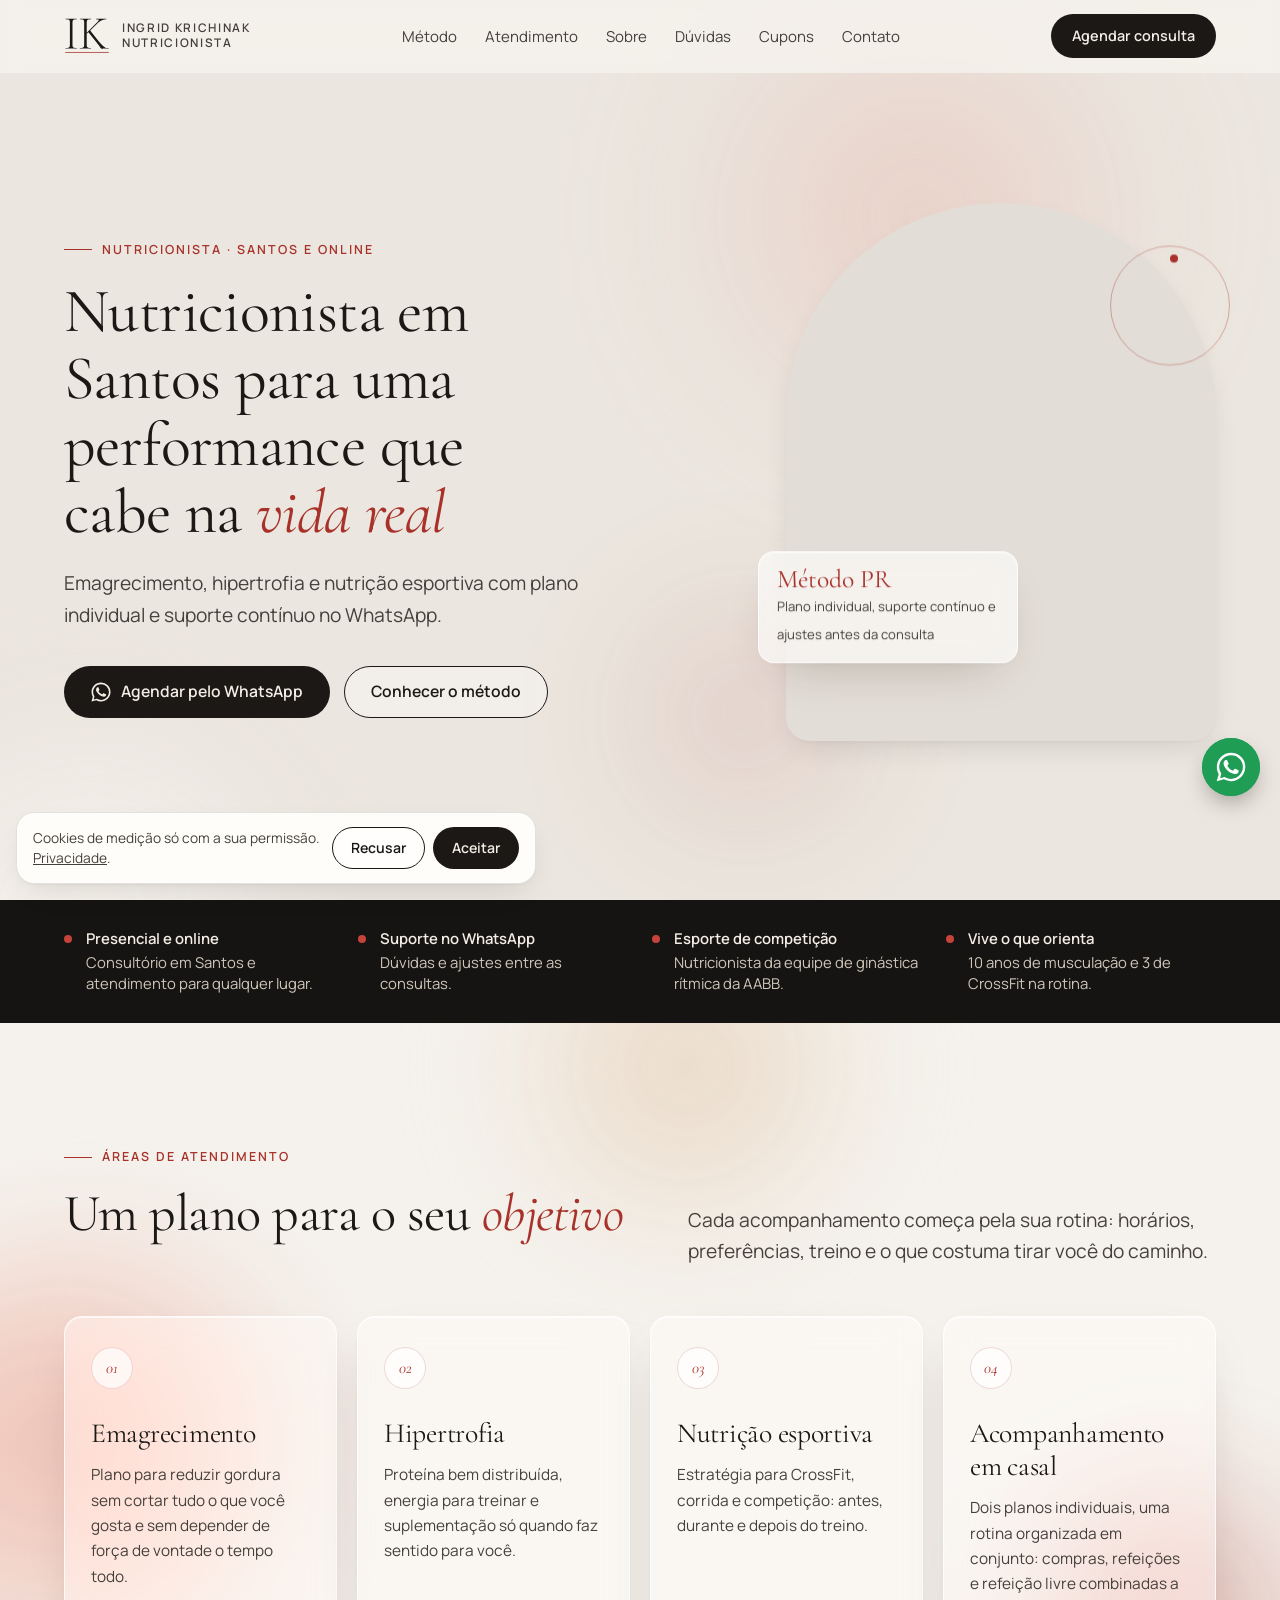
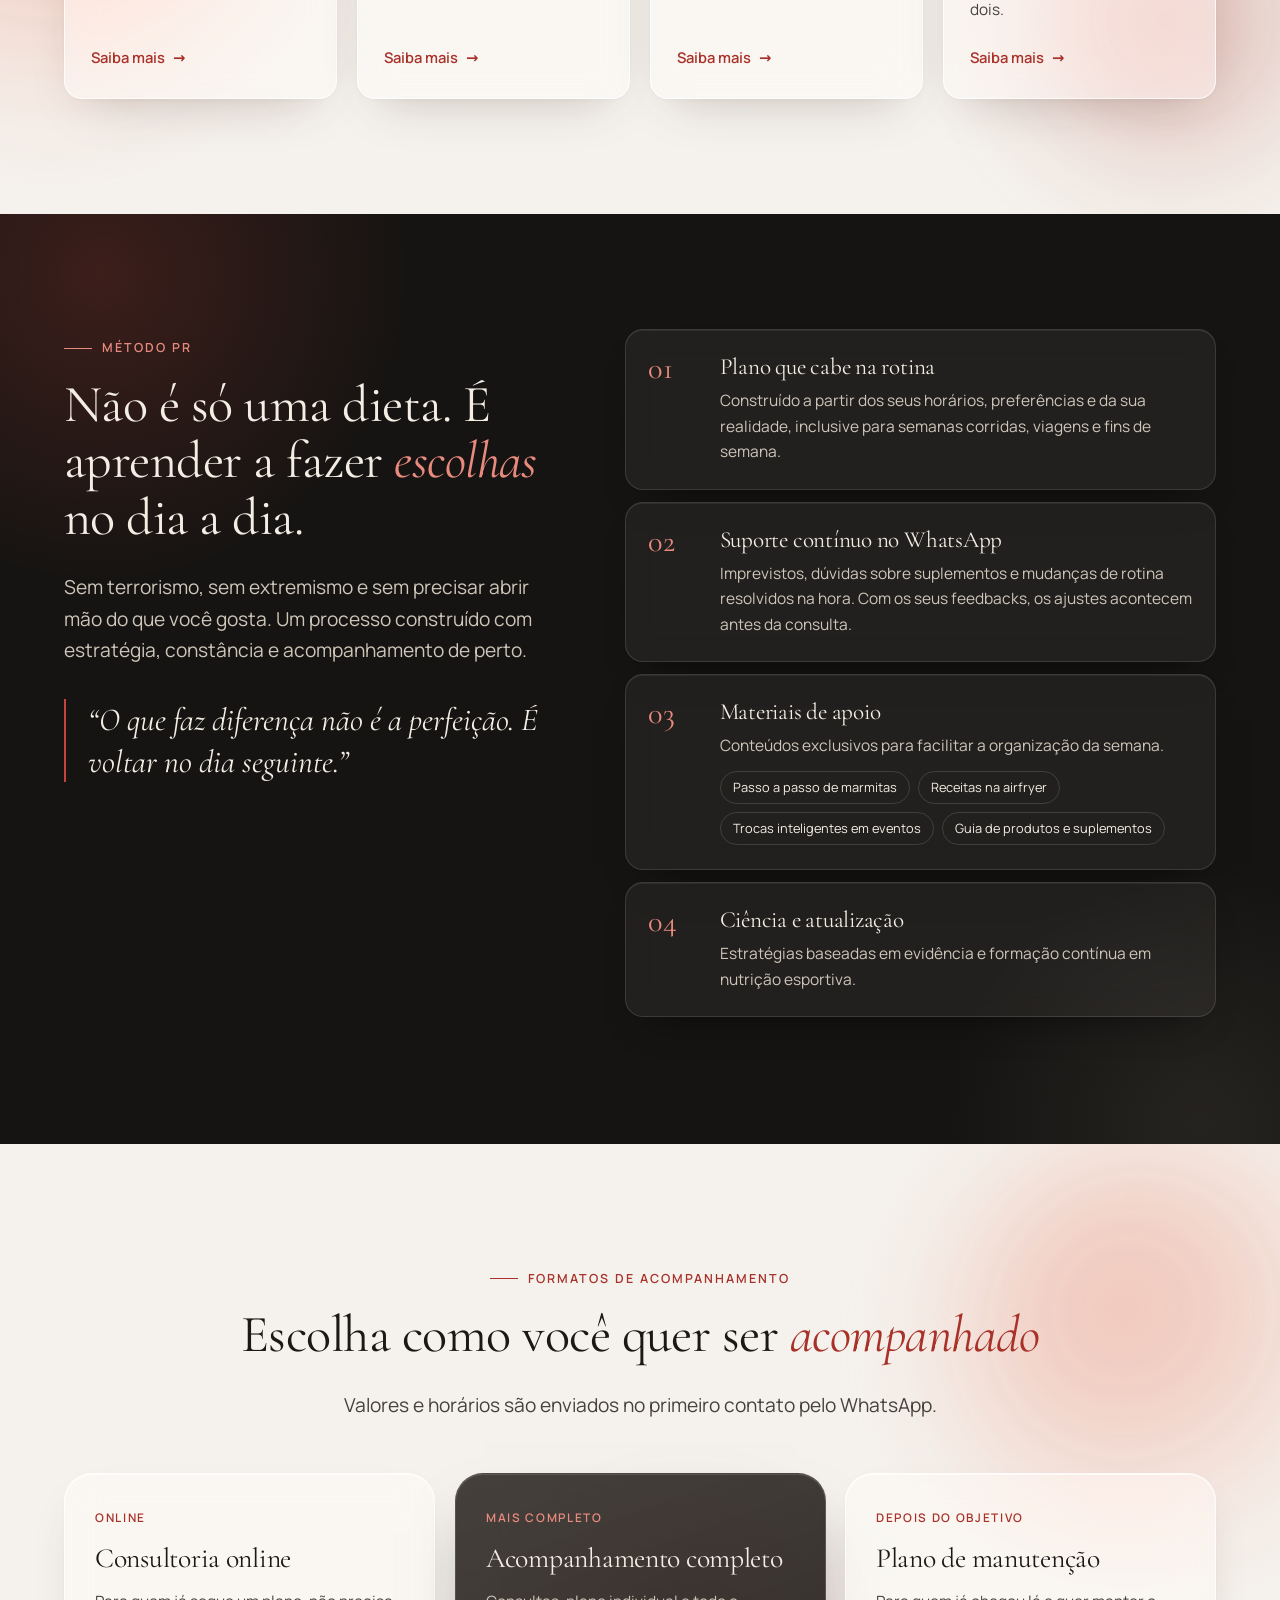
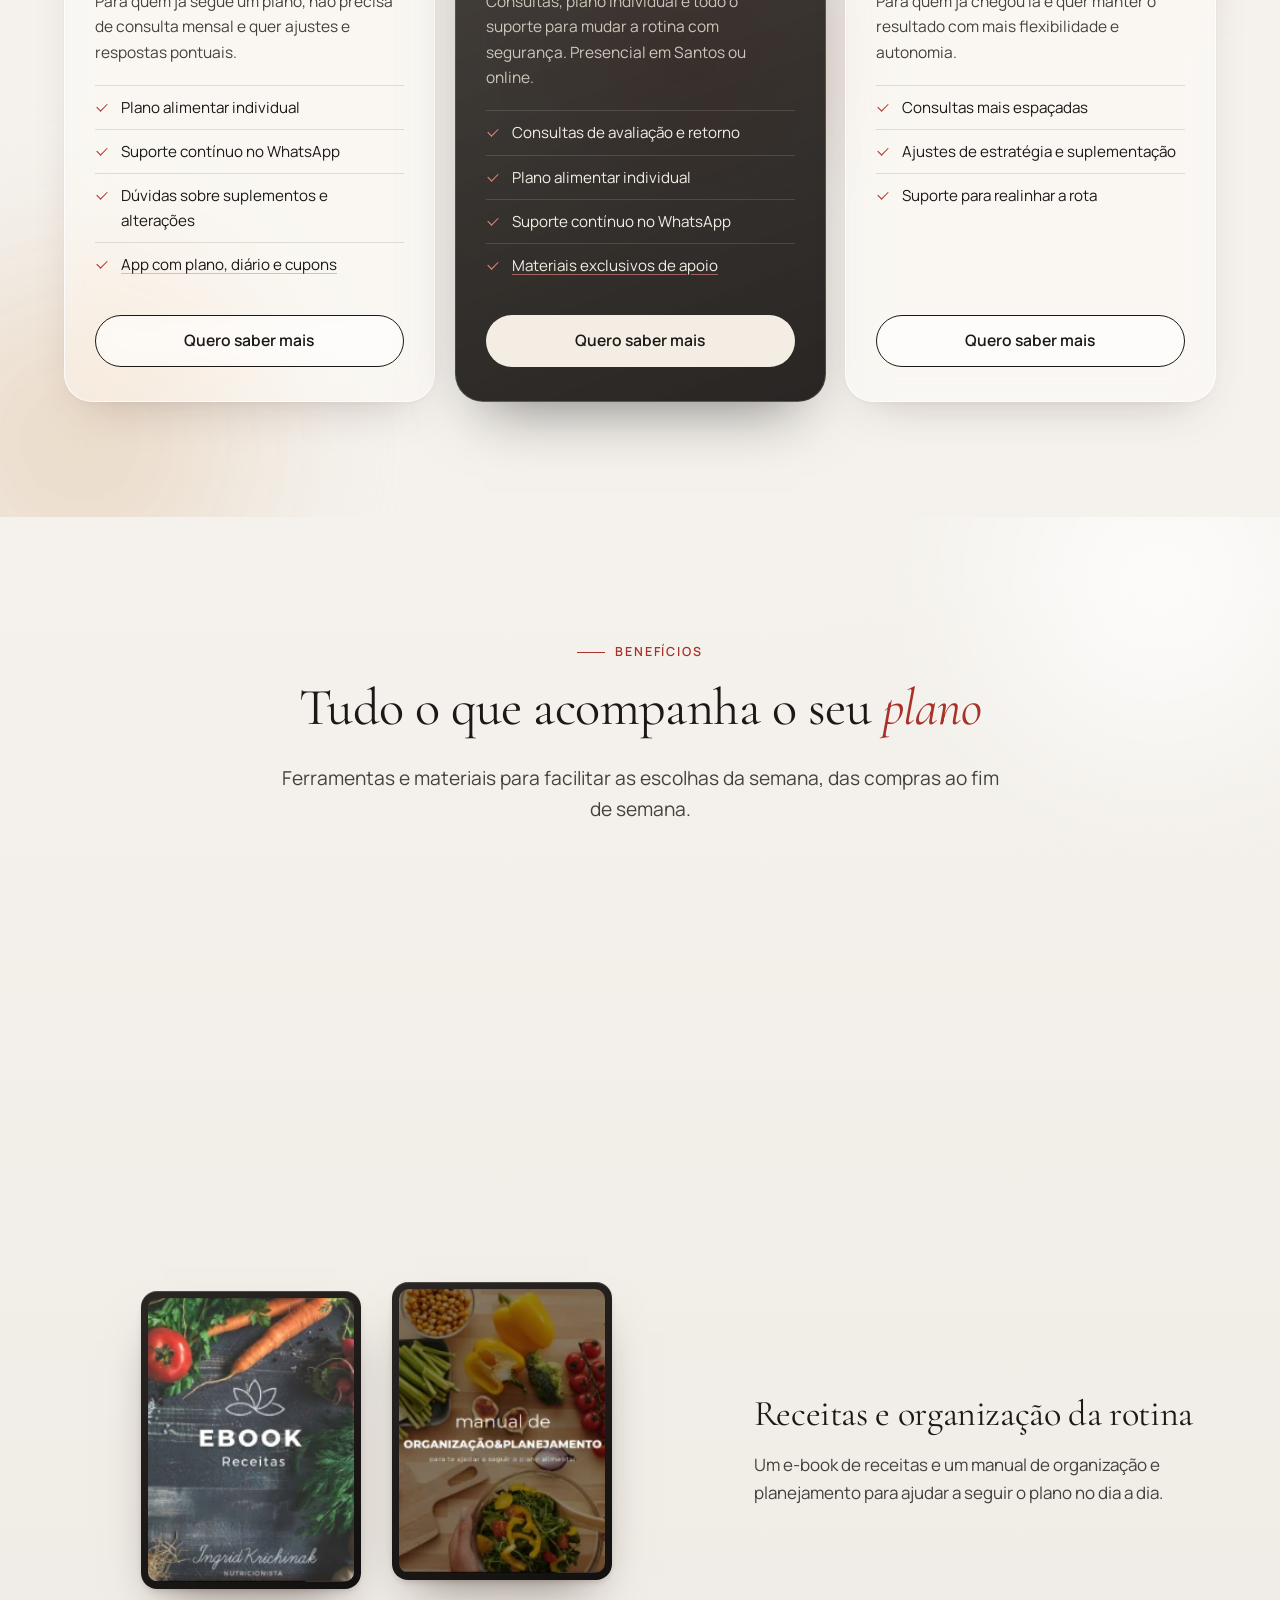
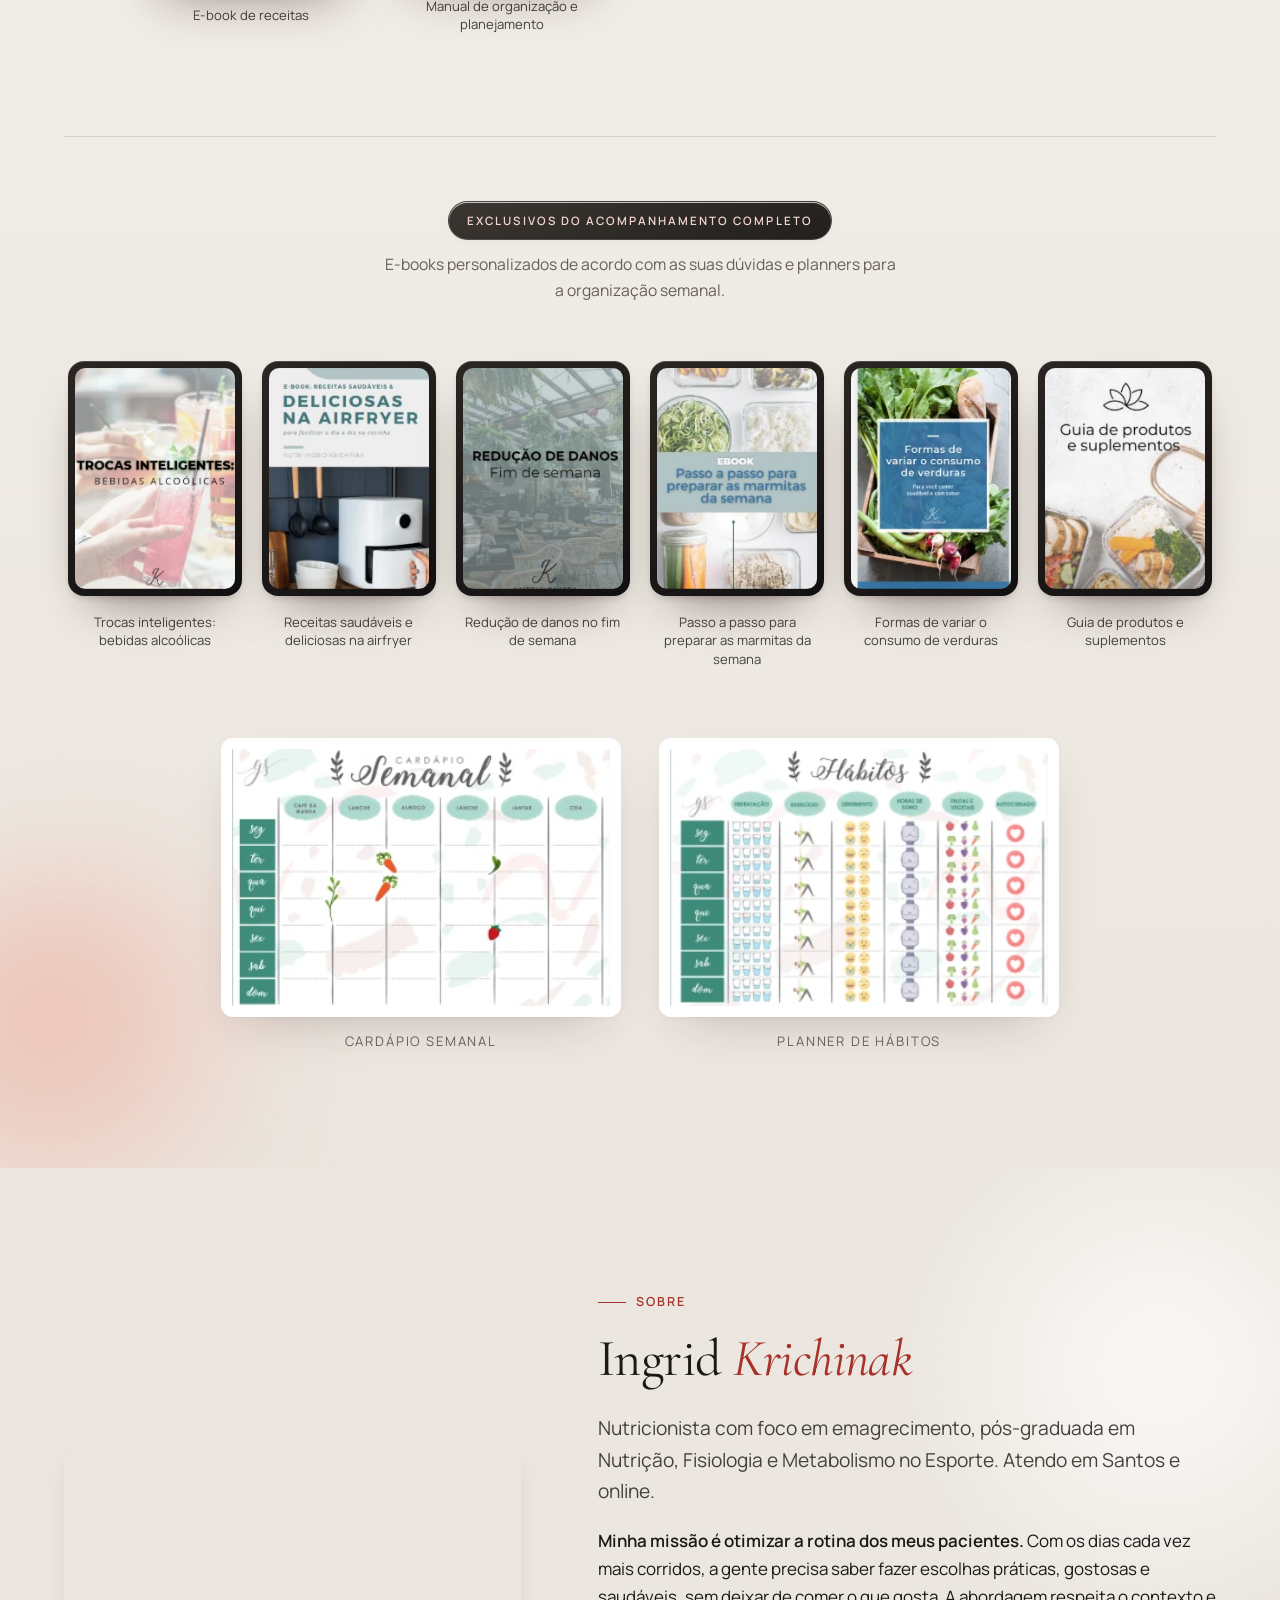
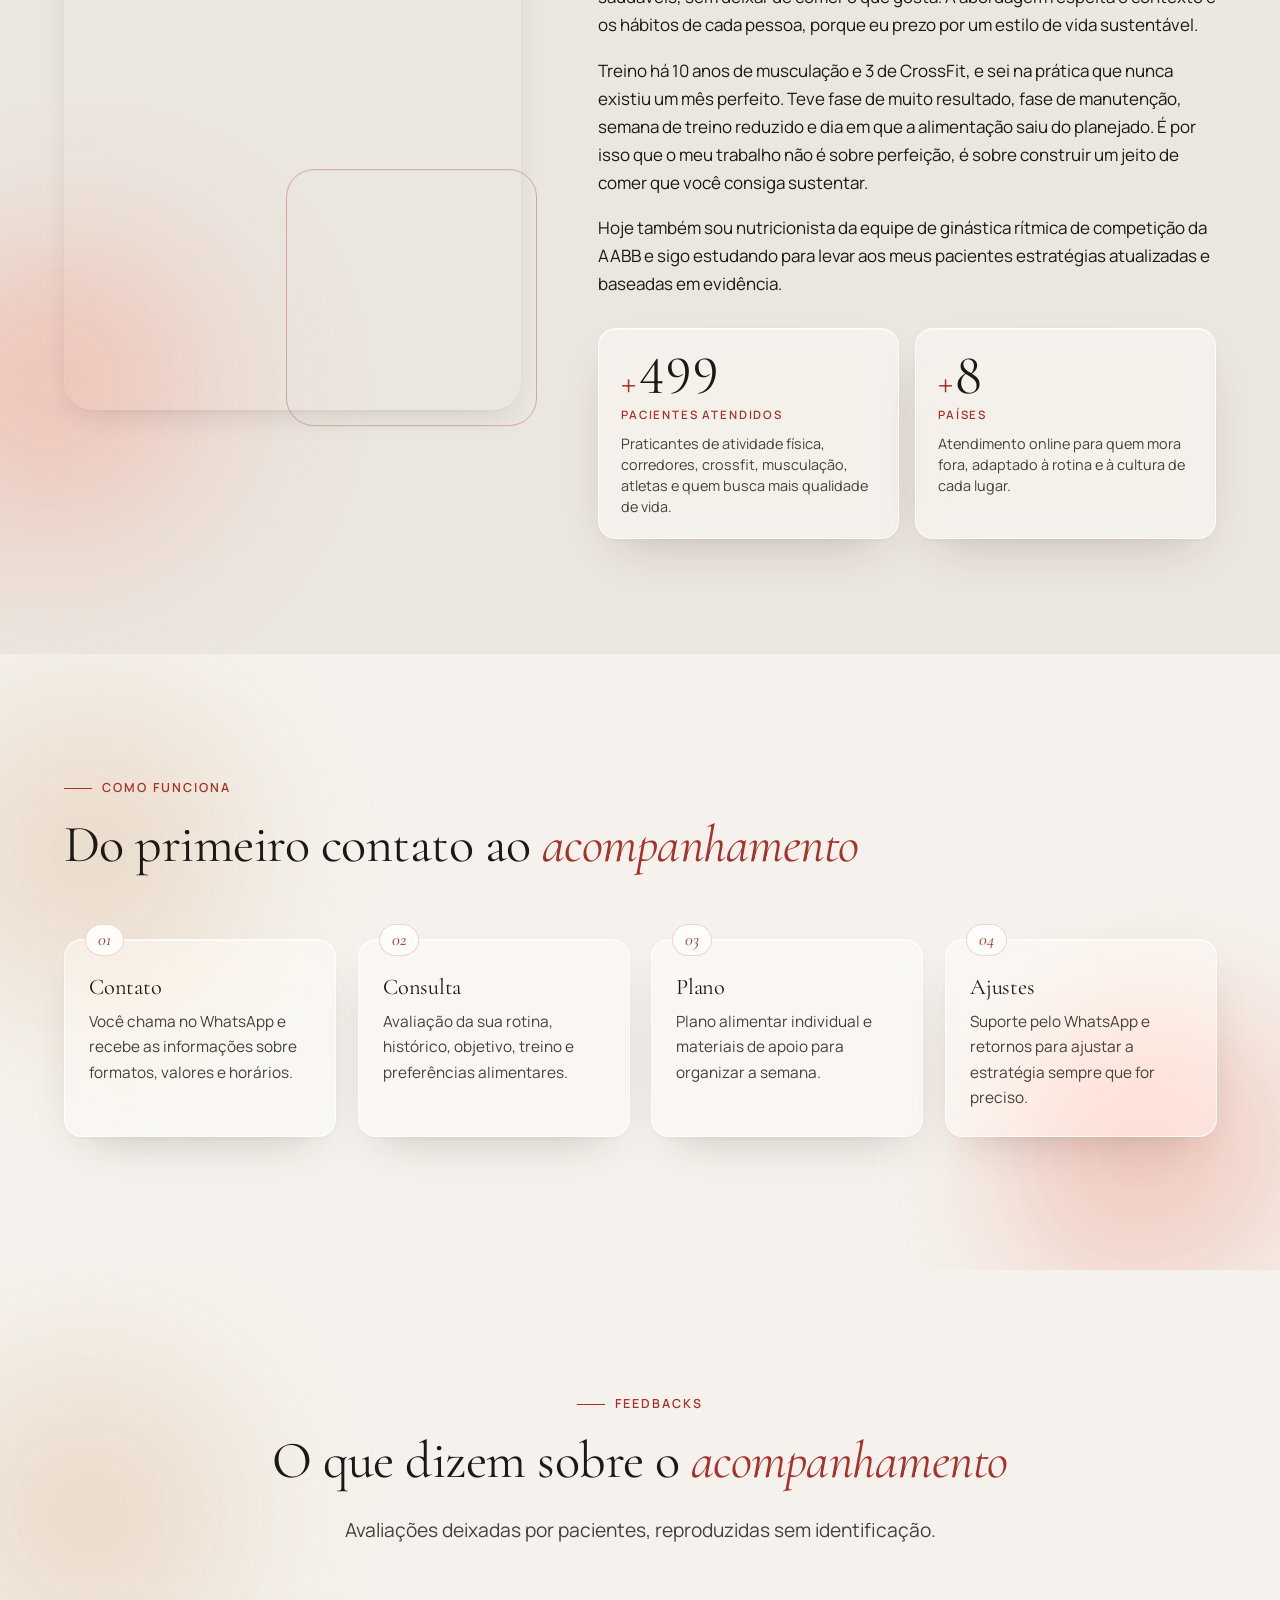
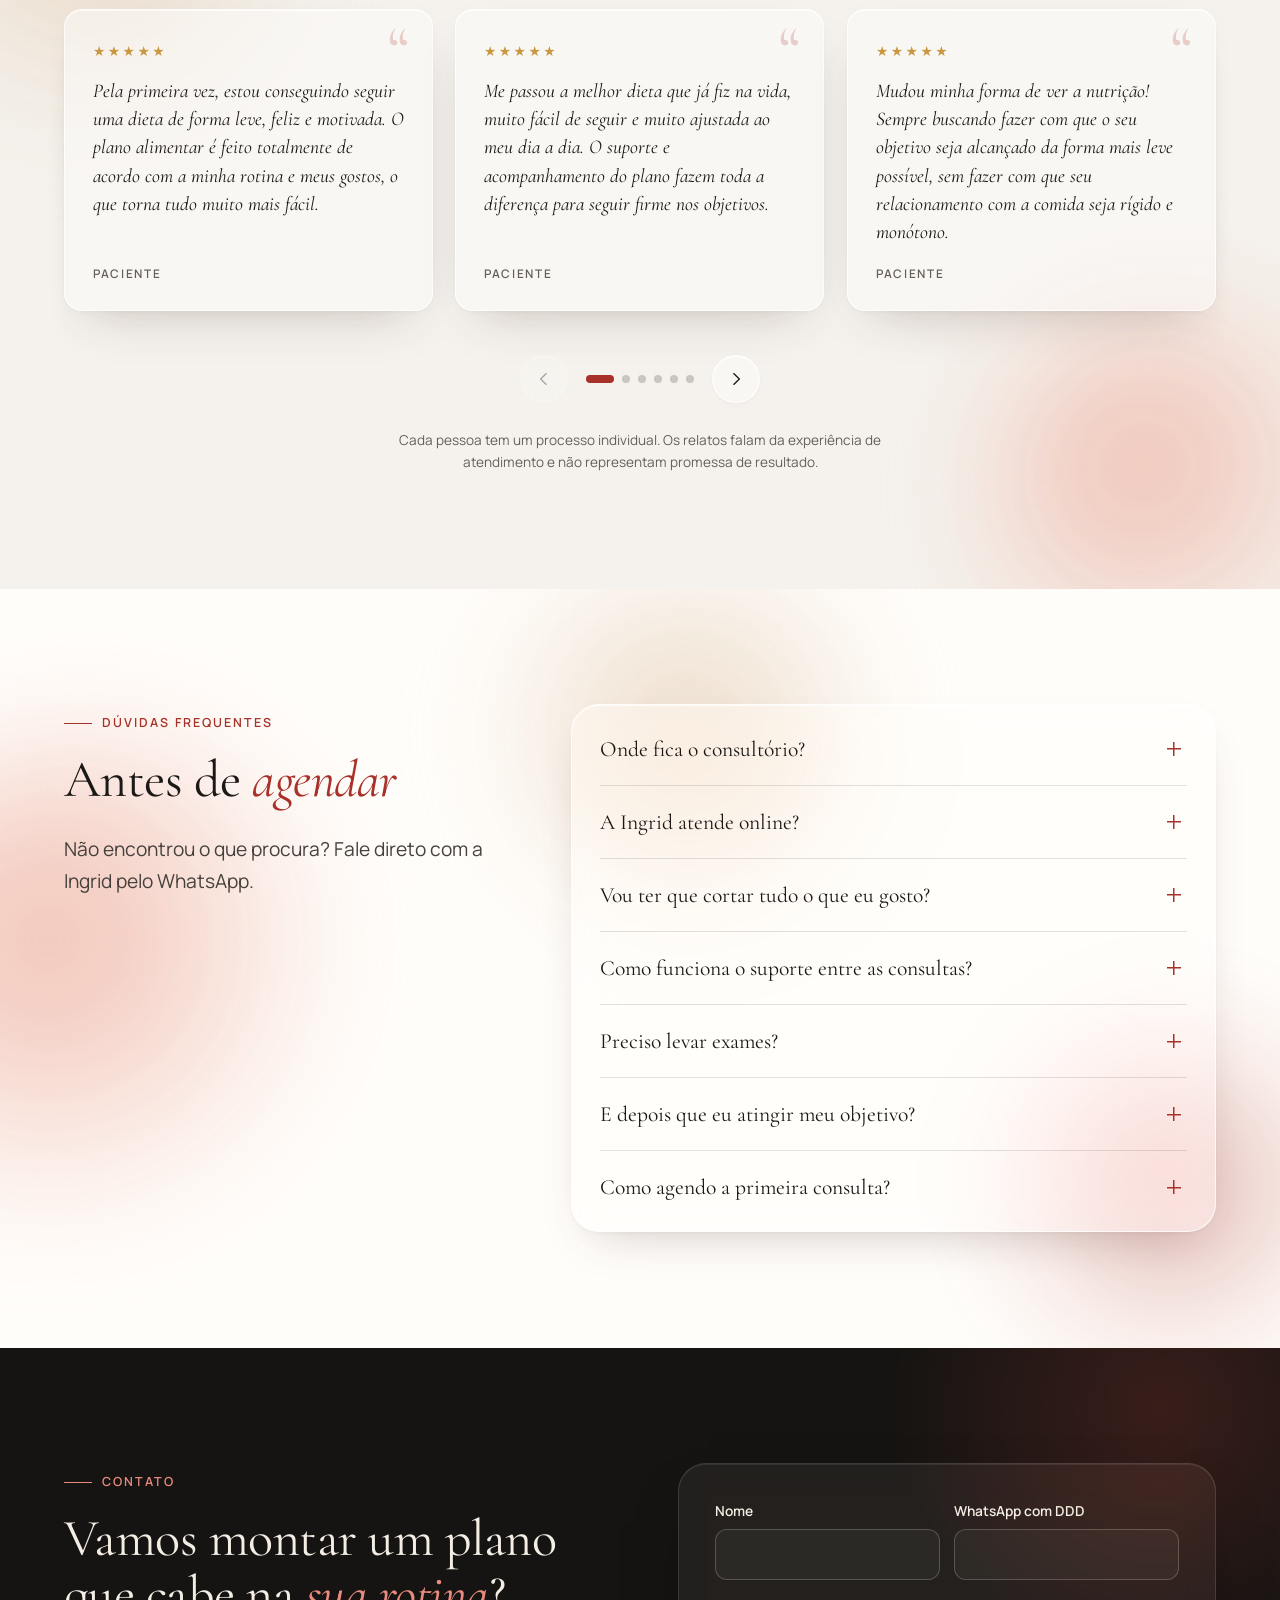
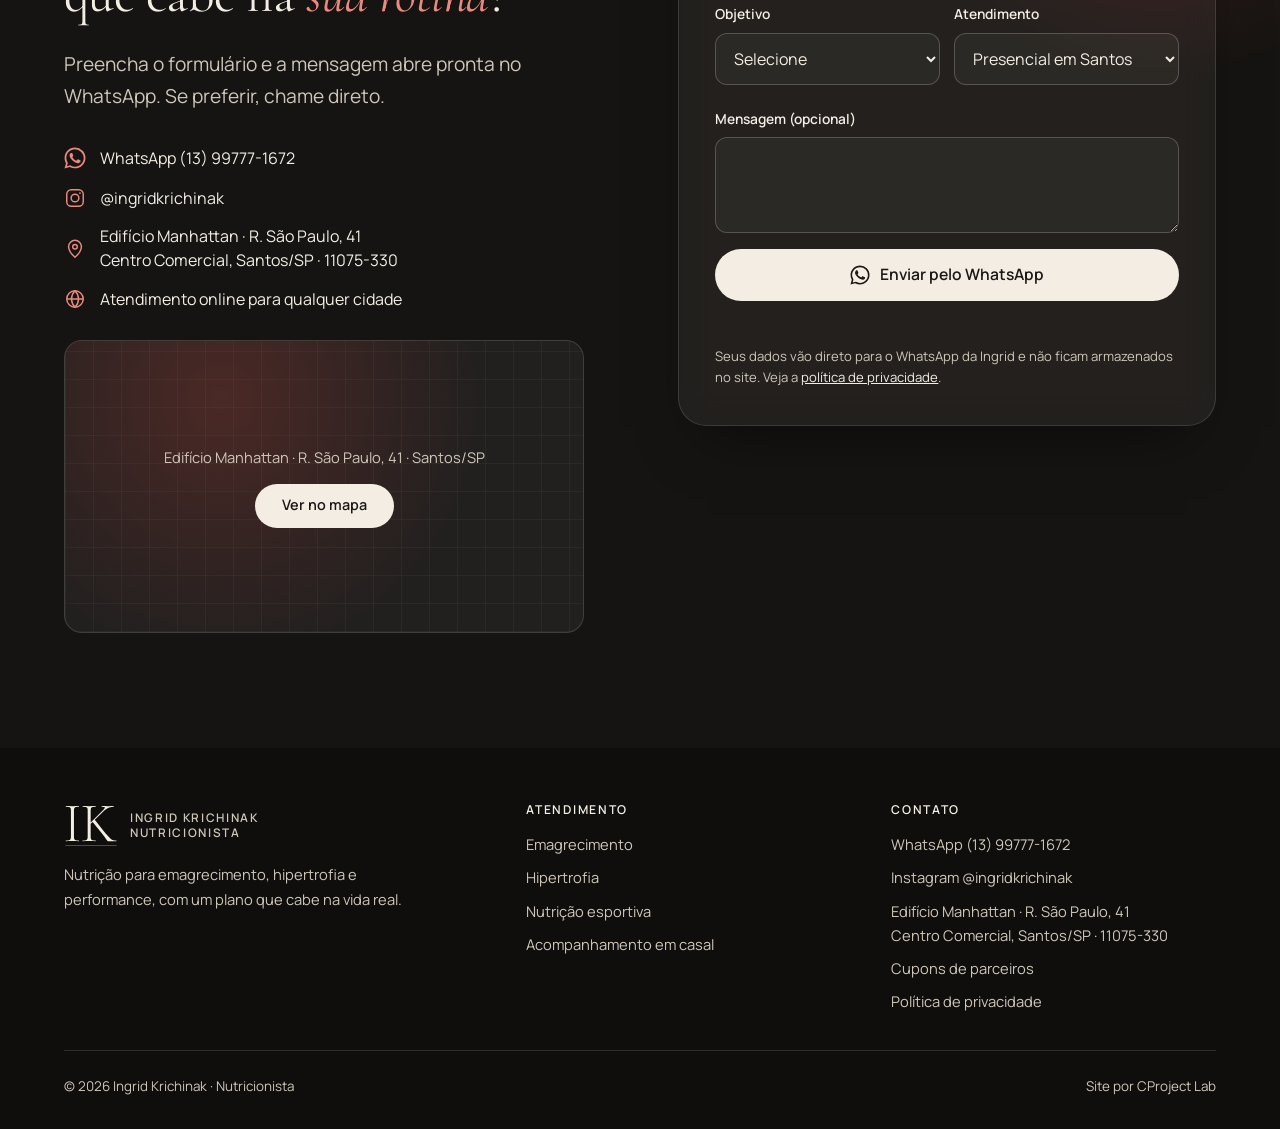
==== commit 4dfd294e: "Sobre: formação, missão e números - Pós-graduação em Nutrição, Fisiologia e Metabolismo no Esporte e" ====
--- a/index.html
+++ b/index.html
@@ -28,9 +28,9 @@
 <link rel="preload" href="/assets/fonts/cormorant-400.woff2" as="font" type="font/woff2" crossorigin>
 <link rel="preload" href="/assets/fonts/manrope-400.woff2" as="font" type="font/woff2" crossorigin>
 <link rel="preload" as="image" href="/assets/img/ingrid-blazer-960.webp" media="(min-width:601px)" fetchpriority="high"><link rel="preload" as="image" href="/assets/img/ingrid-blazer-600.webp" media="(max-width:600px)" fetchpriority="high">
-<link rel="stylesheet" href="/assets/site.css?v=202611162140">
+<link rel="stylesheet" href="/assets/site.css?v=202611162141">
 <script src="/assets/vendor/lenis.min.js" defer></script>
-<script src="/assets/site.js?v=202611162140" defer></script>
+<script src="/assets/site.js?v=202611162141" defer></script>
 <script type="application/ld+json">{"@context": "https://schema.org", "@type": ["MedicalBusiness", "LocalBusiness"], "@id": "https://ingrid-krichinak.vercel.app/#negocio", "name": "Ingrid Krichinak Nutricionista", "description": "Nutricionista em Santos e online: emagrecimento, hipertrofia, nutrição esportiva e acompanhamento em casal.", "url": "https://ingrid-krichinak.vercel.app/", "image": "https://ingrid-krichinak.vercel.app/assets/img/og.jpg", "logo": "https://ingrid-krichinak.vercel.app/assets/apple-touch-icon.png", "telephone": "+55-13-99777-1672", "medicalSpecialty": "Nutrition", "areaServed": [{"@type": "City", "name": "Santos"}, {"@type": "Country", "name": "Brasil"}], "address": {"@type": "PostalAddress", "addressLocality": "Santos", "addressRegion": "SP", "addressCountry": "BR", "streetAddress": "R. São Paulo, 41 - Edifício Manhattan", "postalCode": "11075-330"}, "sameAs": ["https://www.instagram.com/ingridkrichinak/"], "founder": {"@type": "Person", "name": "Ingrid Krichinak", "jobTitle": "Nutricionista"}, "hasMap": "https://www.google.com/maps/search/?api=1&query=Edif%C3%ADcio%20Manhattan%2C%20R.%20S%C3%A3o%20Paulo%2C%2041%2C%20Santos%20-%20SP%2C%2011075-330"}</script>
 <script type="application/ld+json">{"@context": "https://schema.org", "@type": "WebSite", "@id": "https://ingrid-krichinak.vercel.app/#site", "url": "https://ingrid-krichinak.vercel.app/", "name": "Ingrid Krichinak Nutricionista", "inLanguage": "pt-BR"}</script>
 <script type="application/ld+json">{"@context": "https://schema.org", "@type": "FAQPage", "mainEntity": [{"@type": "Question", "name": "Onde fica o consultório?", "acceptedAnswer": {"@type": "Answer", "text": "No Edifício Manhattan, na R. São Paulo, 41, Centro Comercial, em Santos/SP (CEP 11075-330). Também há atendimento online para qualquer cidade."}}, {"@type": "Question", "name": "A Ingrid atende online?", "acceptedAnswer": {"@type": "Answer", "text": "Sim. O atendimento é presencial em Santos e online para qualquer cidade ou país, com o mesmo cuidado e o mesmo suporte pelo WhatsApp."}}, {"@type": "Question", "name": "Vou ter que cortar tudo o que eu gosto?", "acceptedAnswer": {"@type": "Answer", "text": "Não. O plano é construído com base na sua rotina e nas suas preferências. A proposta é aprender a fazer escolhas no dia a dia, sem extremismo e sem terrorismo nutricional."}}, {"@type": "Question", "name": "Como funciona o suporte entre as consultas?", "acceptedAnswer": {"@type": "Answer", "text": "Você conta com suporte contínuo pelo WhatsApp para dúvidas, imprevistos e ajustes. Com os feedbacks frequentes, é possível ajustar o plano antes mesmo da próxima consulta."}}, {"@type": "Question", "name": "Preciso levar exames?", "acceptedAnswer": {"@type": "Answer", "text": "Se você tiver exames recentes, leve. Quando necessário, a Ingrid pode solicitar exames laboratoriais para complementar a avaliação."}}, {"@type": "Question", "name": "E depois que eu atingir meu objetivo?", "acceptedAnswer": {"@type": "Answer", "text": "Existe o plano de manutenção, com consultas mais espaçadas e suporte para ajustar estratégias. A ideia é construir autonomia sem perder a direção."}}, {"@type": "Question", "name": "Como agendo a primeira consulta?", "acceptedAnswer": {"@type": "Answer", "text": "Pelo WhatsApp (13) 99777-1672. Você recebe as informações sobre formatos, valores e horários disponíveis."}}]}</script>
@@ -195,12 +195,13 @@
     <div class="reveal">
       <span class="eyebrow">Sobre</span>
       <h2 id="sobre-t">Ingrid <em>Krichinak</em></h2>
-      <p class="lead">Nutricionista em Santos, com atendimento presencial e online, focada em emagrecimento, hipertrofia e nutrição esportiva.</p>
+      <p class="lead">Nutricionista com foco em emagrecimento, pós-graduada em Nutrição, Fisiologia e Metabolismo no Esporte. Atendo em Santos e online.</p>
+      <p><strong>Minha missão é otimizar a rotina dos meus pacientes.</strong> Com os dias cada vez mais corridos, a gente precisa saber fazer escolhas práticas, gostosas e saudáveis, sem deixar de comer o que gosta. A abordagem respeita o contexto e os hábitos de cada pessoa, porque eu prezo por um estilo de vida sustentável.</p>
       <p>Treino há 10 anos de musculação e 3 de CrossFit, e sei na prática que nunca existiu um mês perfeito. Teve fase de muito resultado, fase de manutenção, semana de treino reduzido e dia em que a alimentação saiu do planejado. É por isso que o meu trabalho não é sobre perfeição, é sobre construir um jeito de comer que você consiga sustentar.</p>
       <p>Hoje também sou nutricionista da equipe de ginástica rítmica de competição da AABB e sigo estudando para levar aos meus pacientes estratégias atualizadas e baseadas em evidência.</p>
       <div class="facts">
-        <div class="fact reveal"><strong>Santos e mundo</strong><span>Consultório no Edifício Manhattan, em Santos, e atendimento online.</span></div>
-        <div class="fact reveal"><strong>Performance real</strong><span>Saúde, estética e rendimento no mesmo plano.</span></div>
+        <div class="fact stat reveal"><strong><em>+</em><b data-count="500">500</b></strong><small>pacientes atendidos</small><span>Praticantes de atividade física, corredores, crossfit, musculação, atletas e quem busca mais qualidade de vida.</span></div>
+        <div class="fact stat reveal"><strong><em>+</em><b data-count="8">8</b></strong><small>países</small><span>Atendimento online para quem mora fora, adaptado à rotina e à cultura de cada lugar.</span></div>
       </div>
     </div>
   </div>
--- a/assets/site.css
+++ b/assets/site.css
@@ -589,3 +589,9 @@
 }
 .planners{margin-top:clamp(44px,5vw,72px)}
 @media (max-width:640px){.tier-tag{font-size:.64rem;letter-spacing:.12em;padding:9px 14px}}
+
+/* Sobre: números */
+.fact.stat strong{display:flex;align-items:baseline;gap:2px;font:400 clamp(2.6rem,2rem + 2vw,3.4rem)/1 var(--serif);color:var(--ink);margin-bottom:2px}
+.fact.stat strong em{font-style:normal;color:var(--accent);font-size:.7em}
+.fact.stat strong b{font-weight:400;font-variant-numeric:lining-nums tabular-nums;font-feature-settings:"lnum" 1,"tnum" 1}
+.fact.stat small{display:block;font-size:.72rem;font-weight:600;letter-spacing:.16em;text-transform:uppercase;color:var(--accent);margin-bottom:10px}
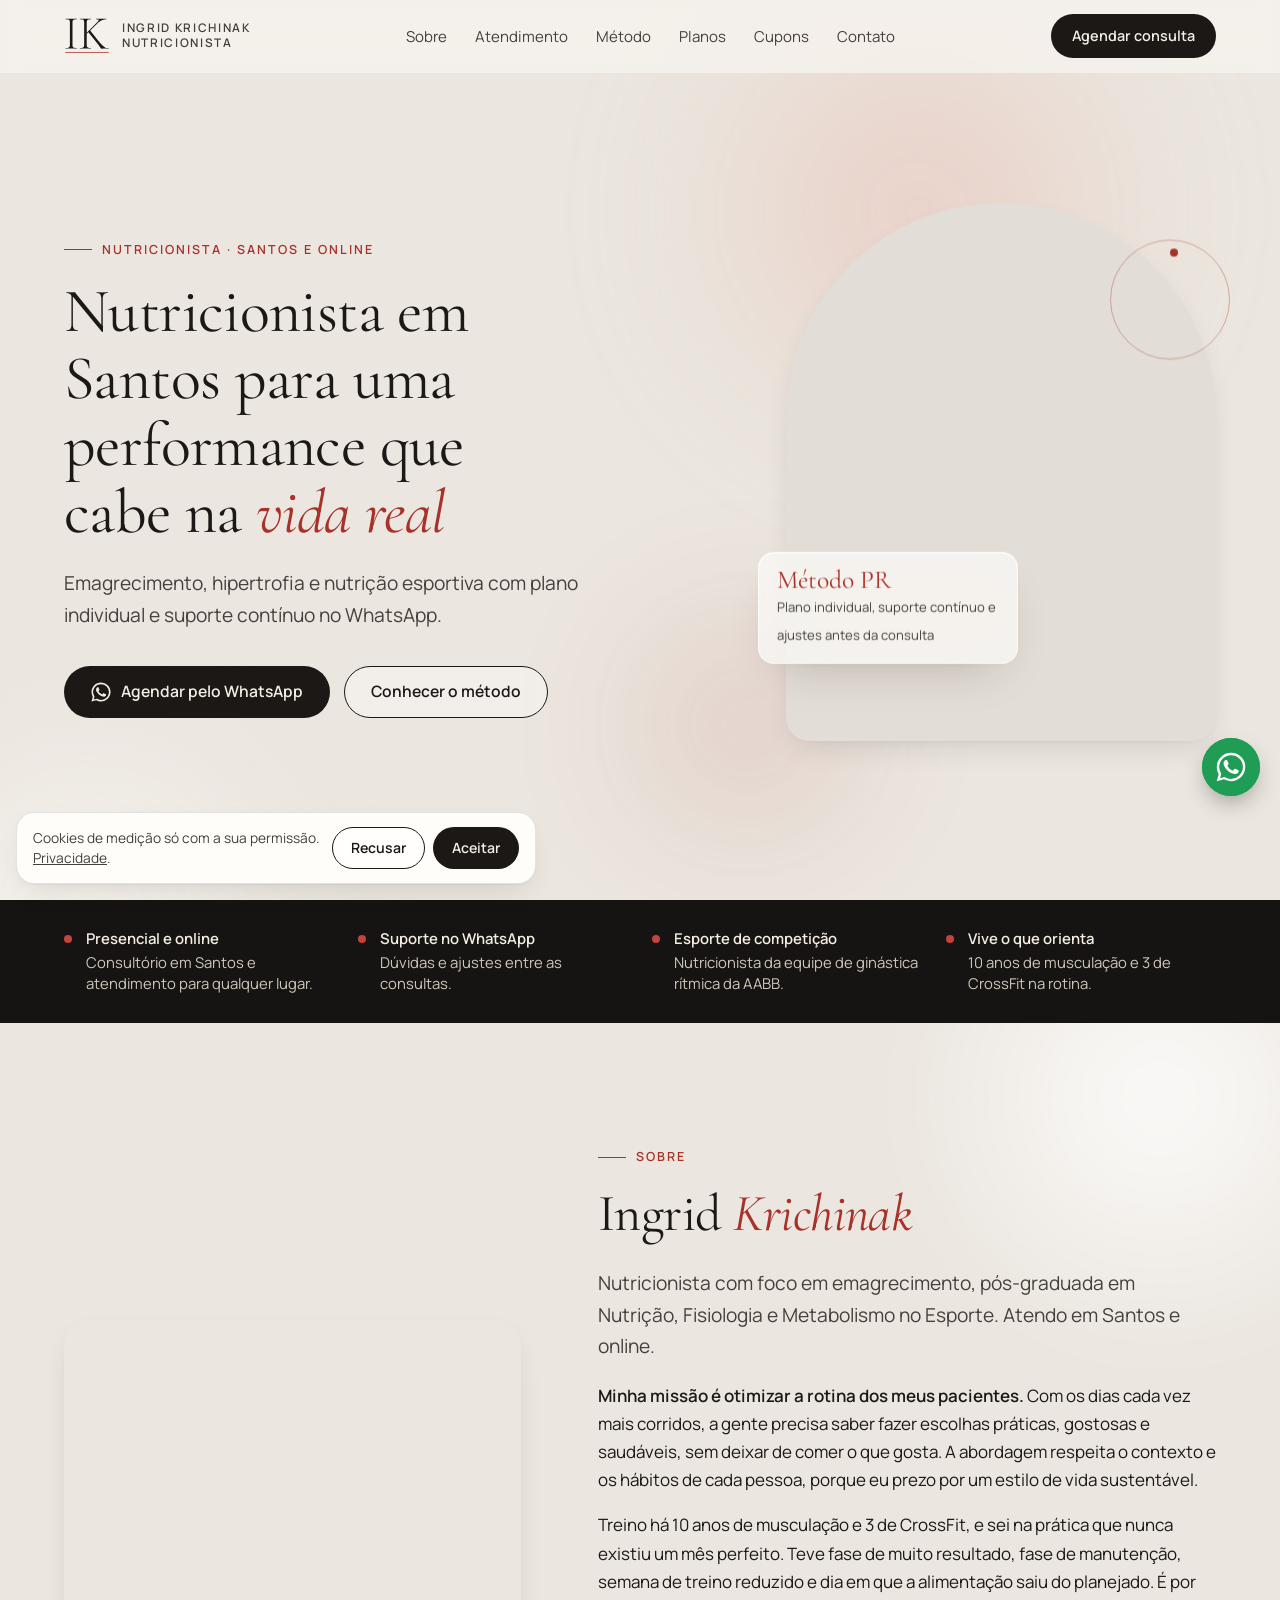
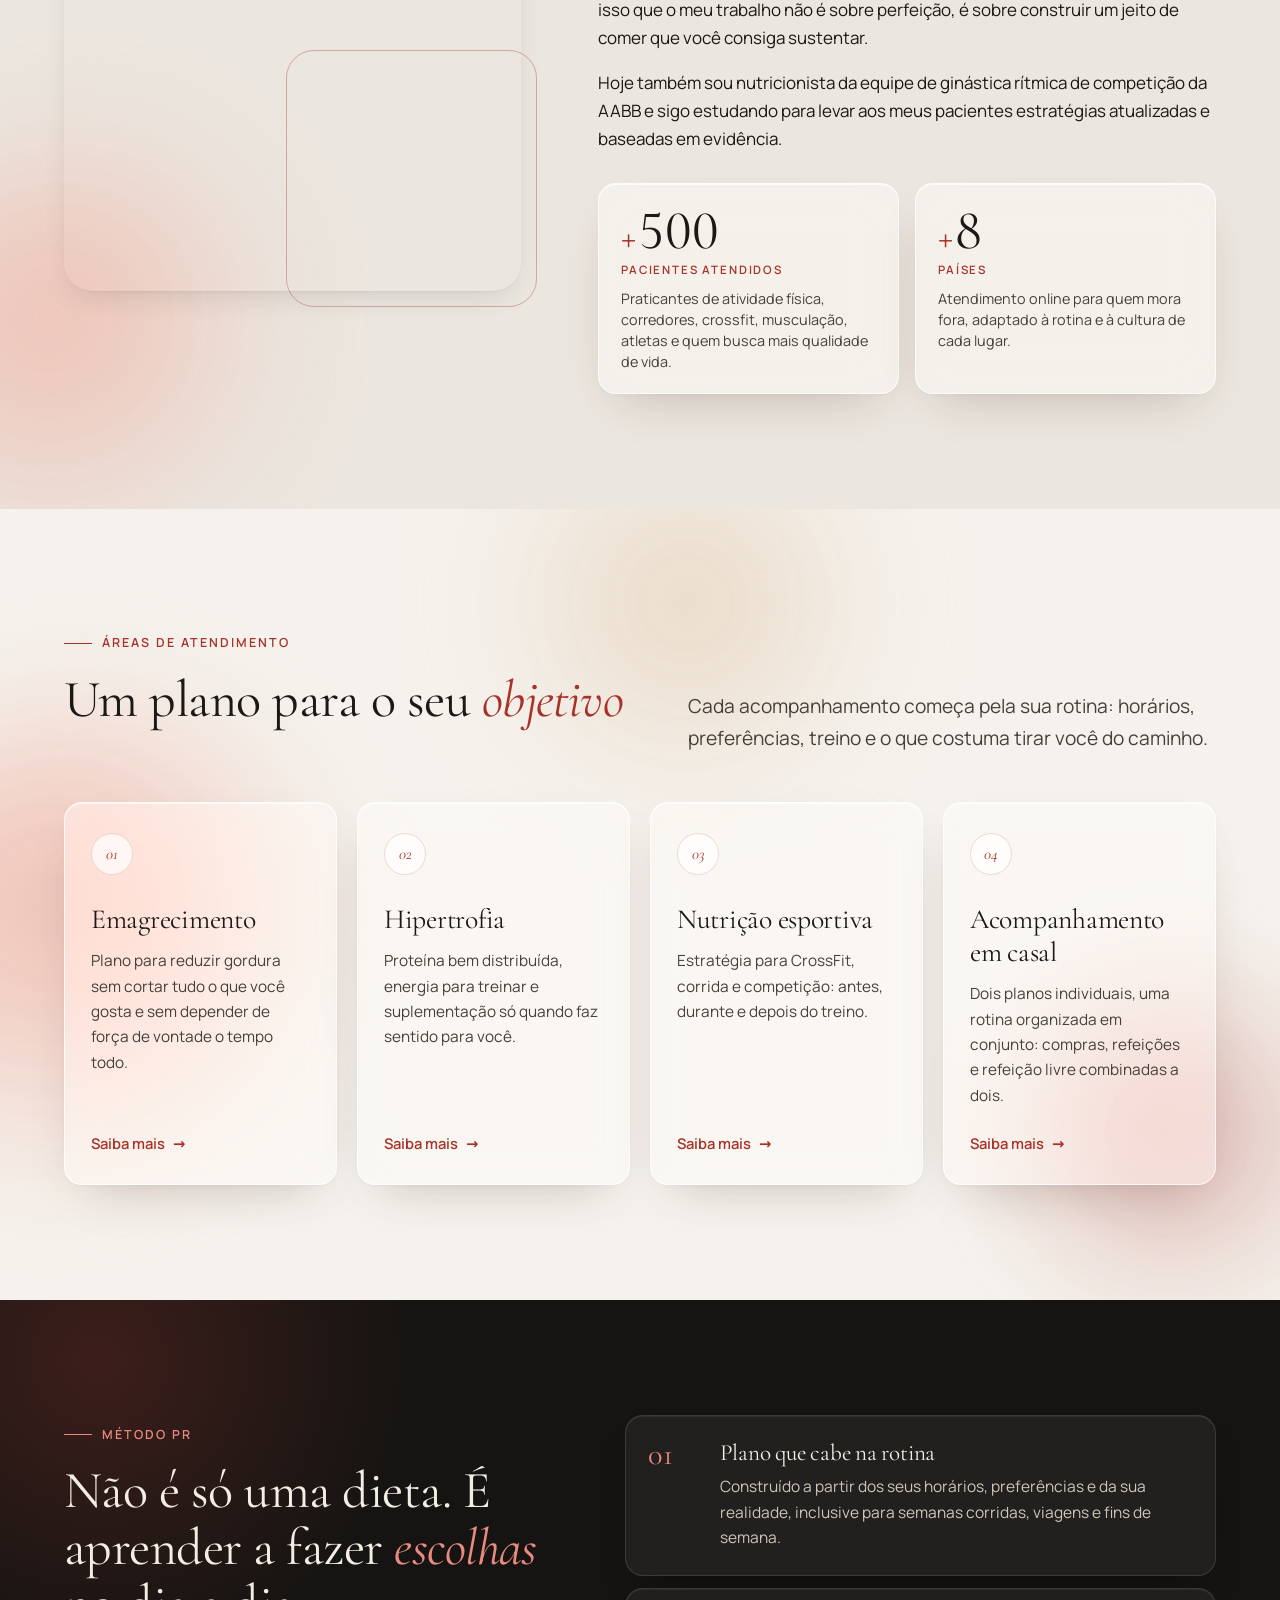
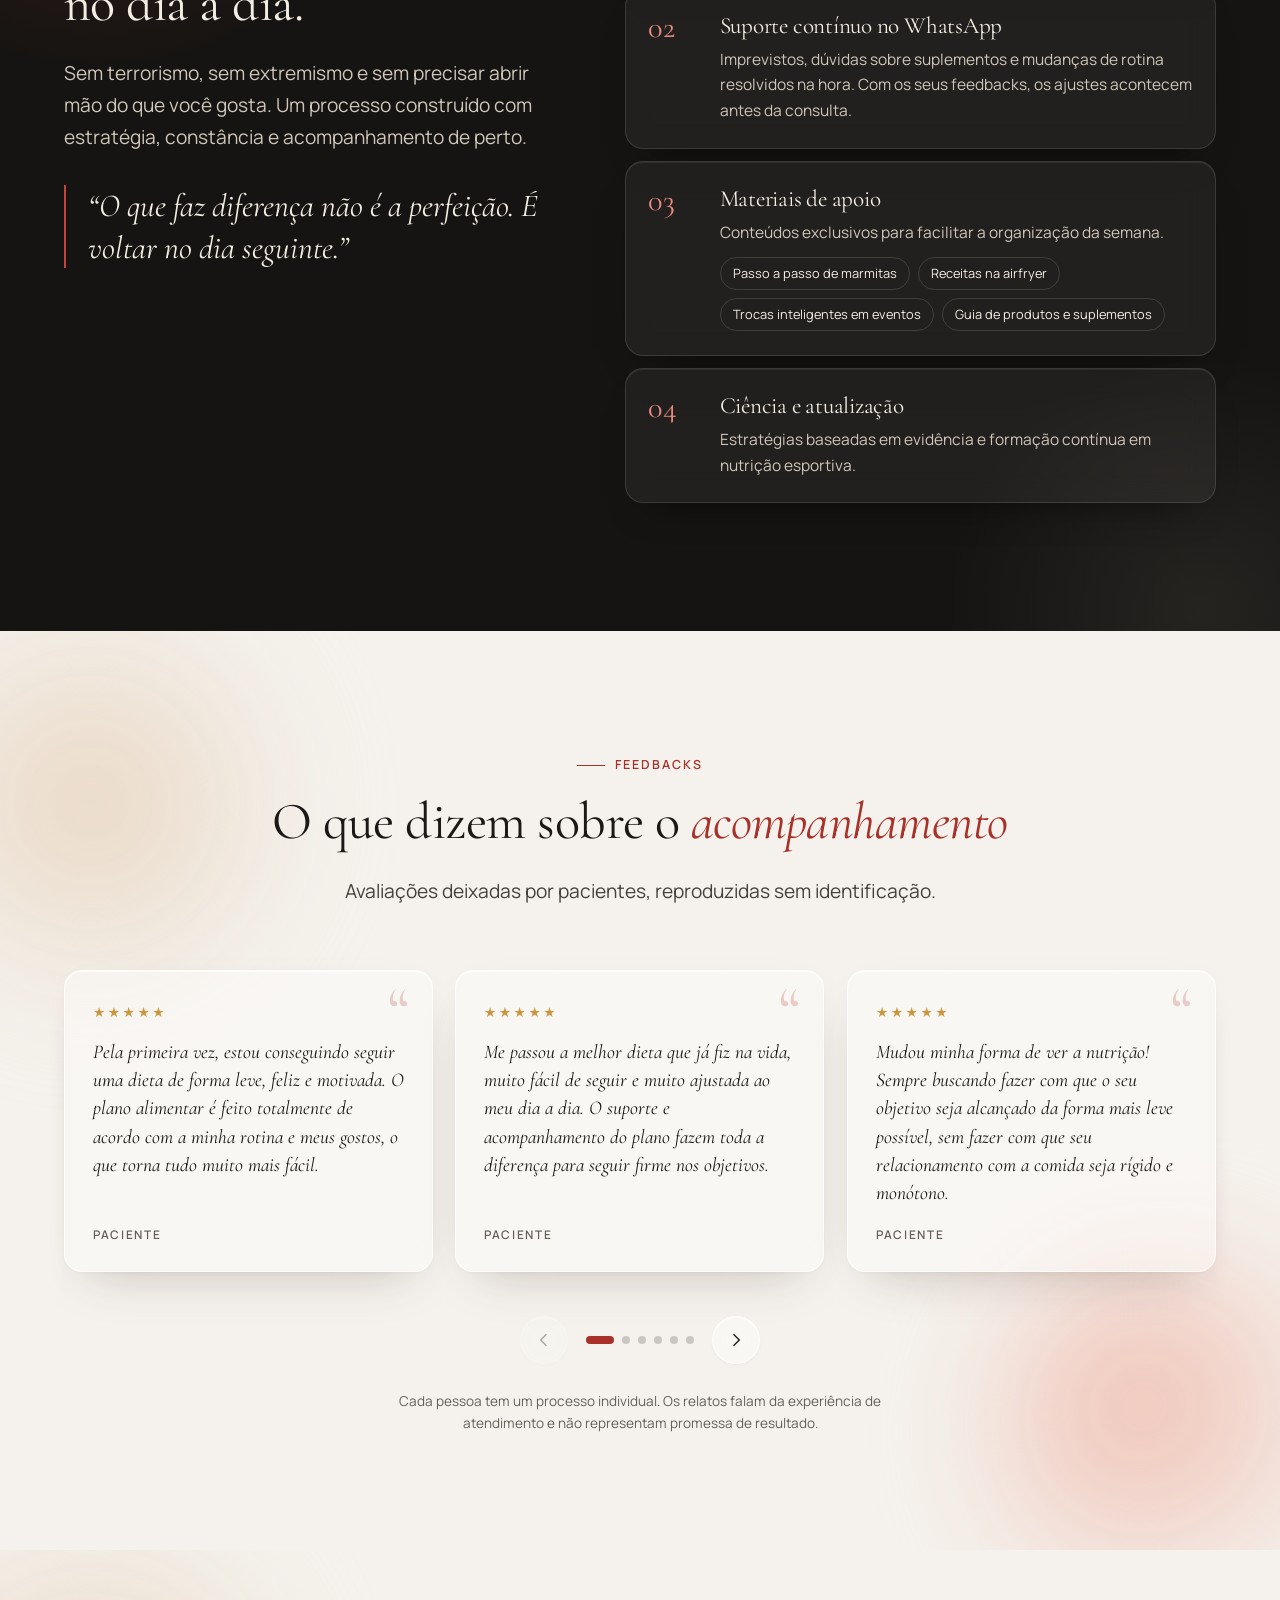
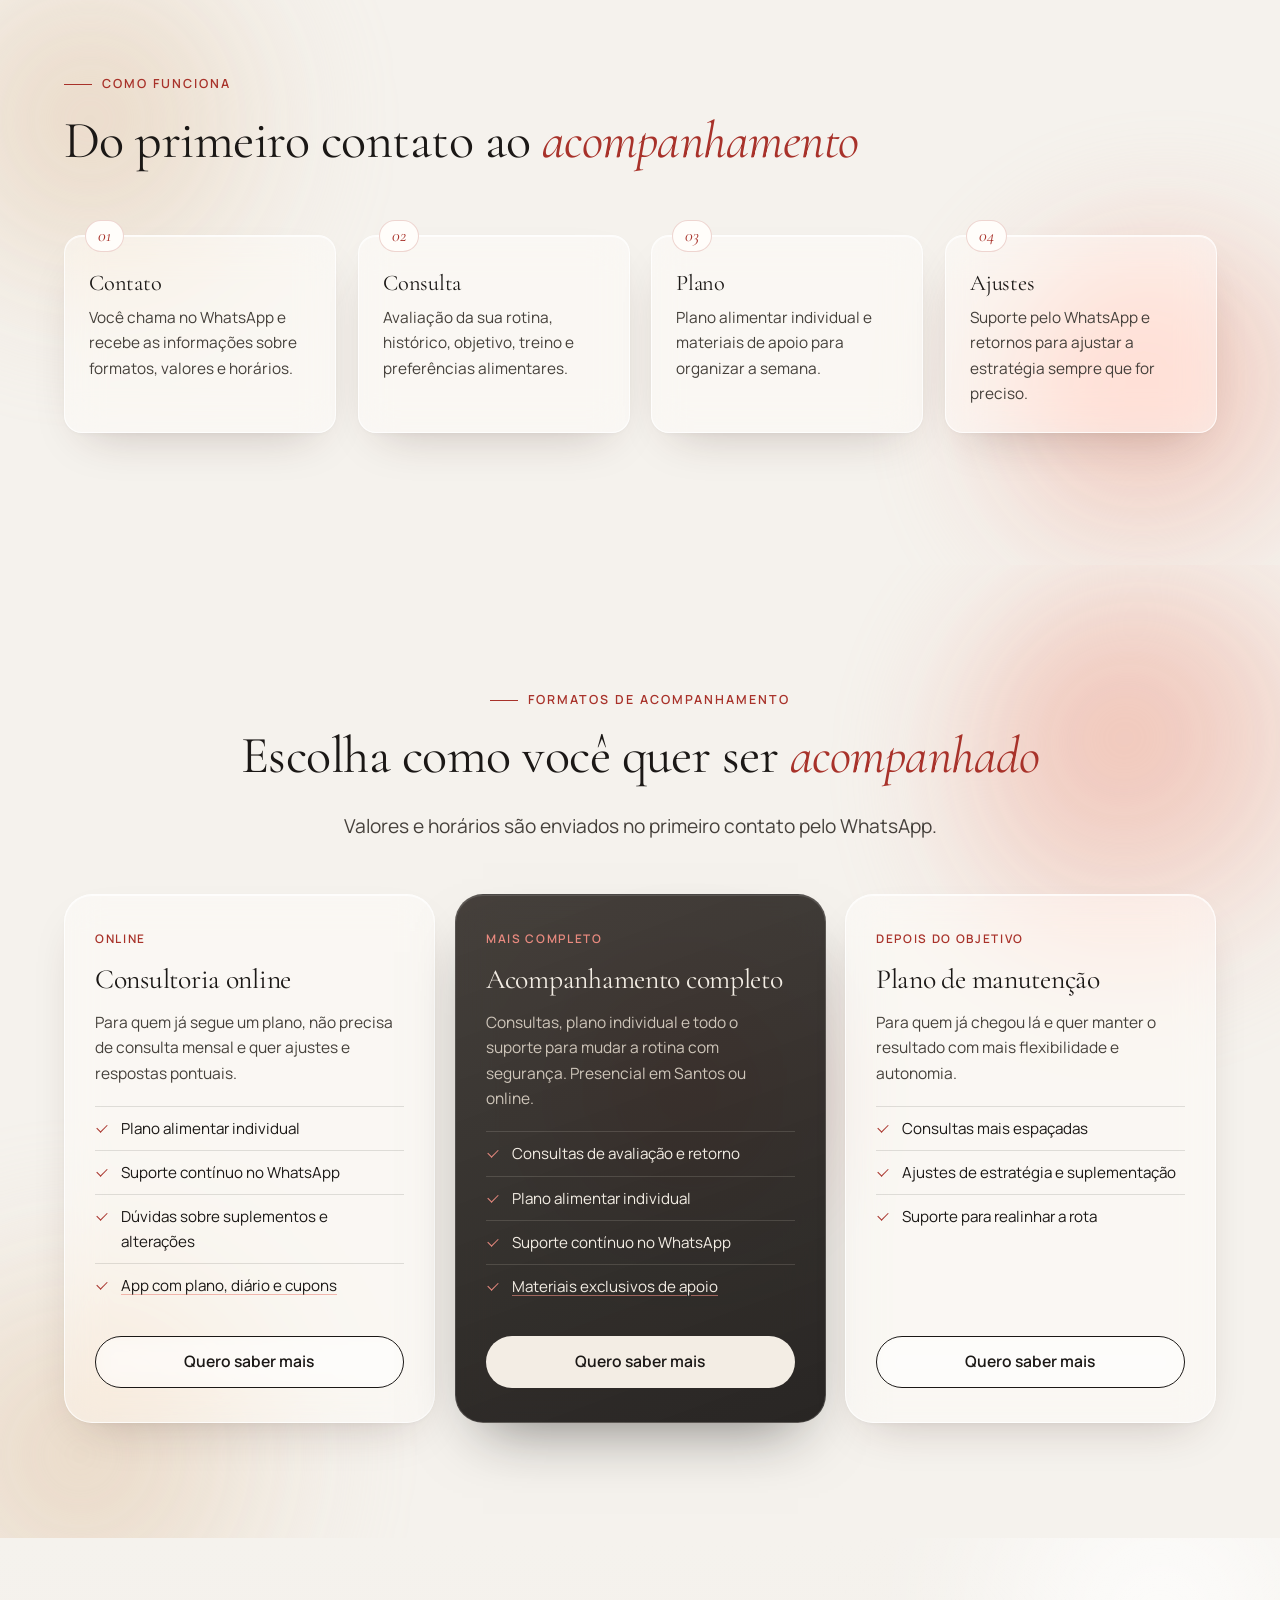
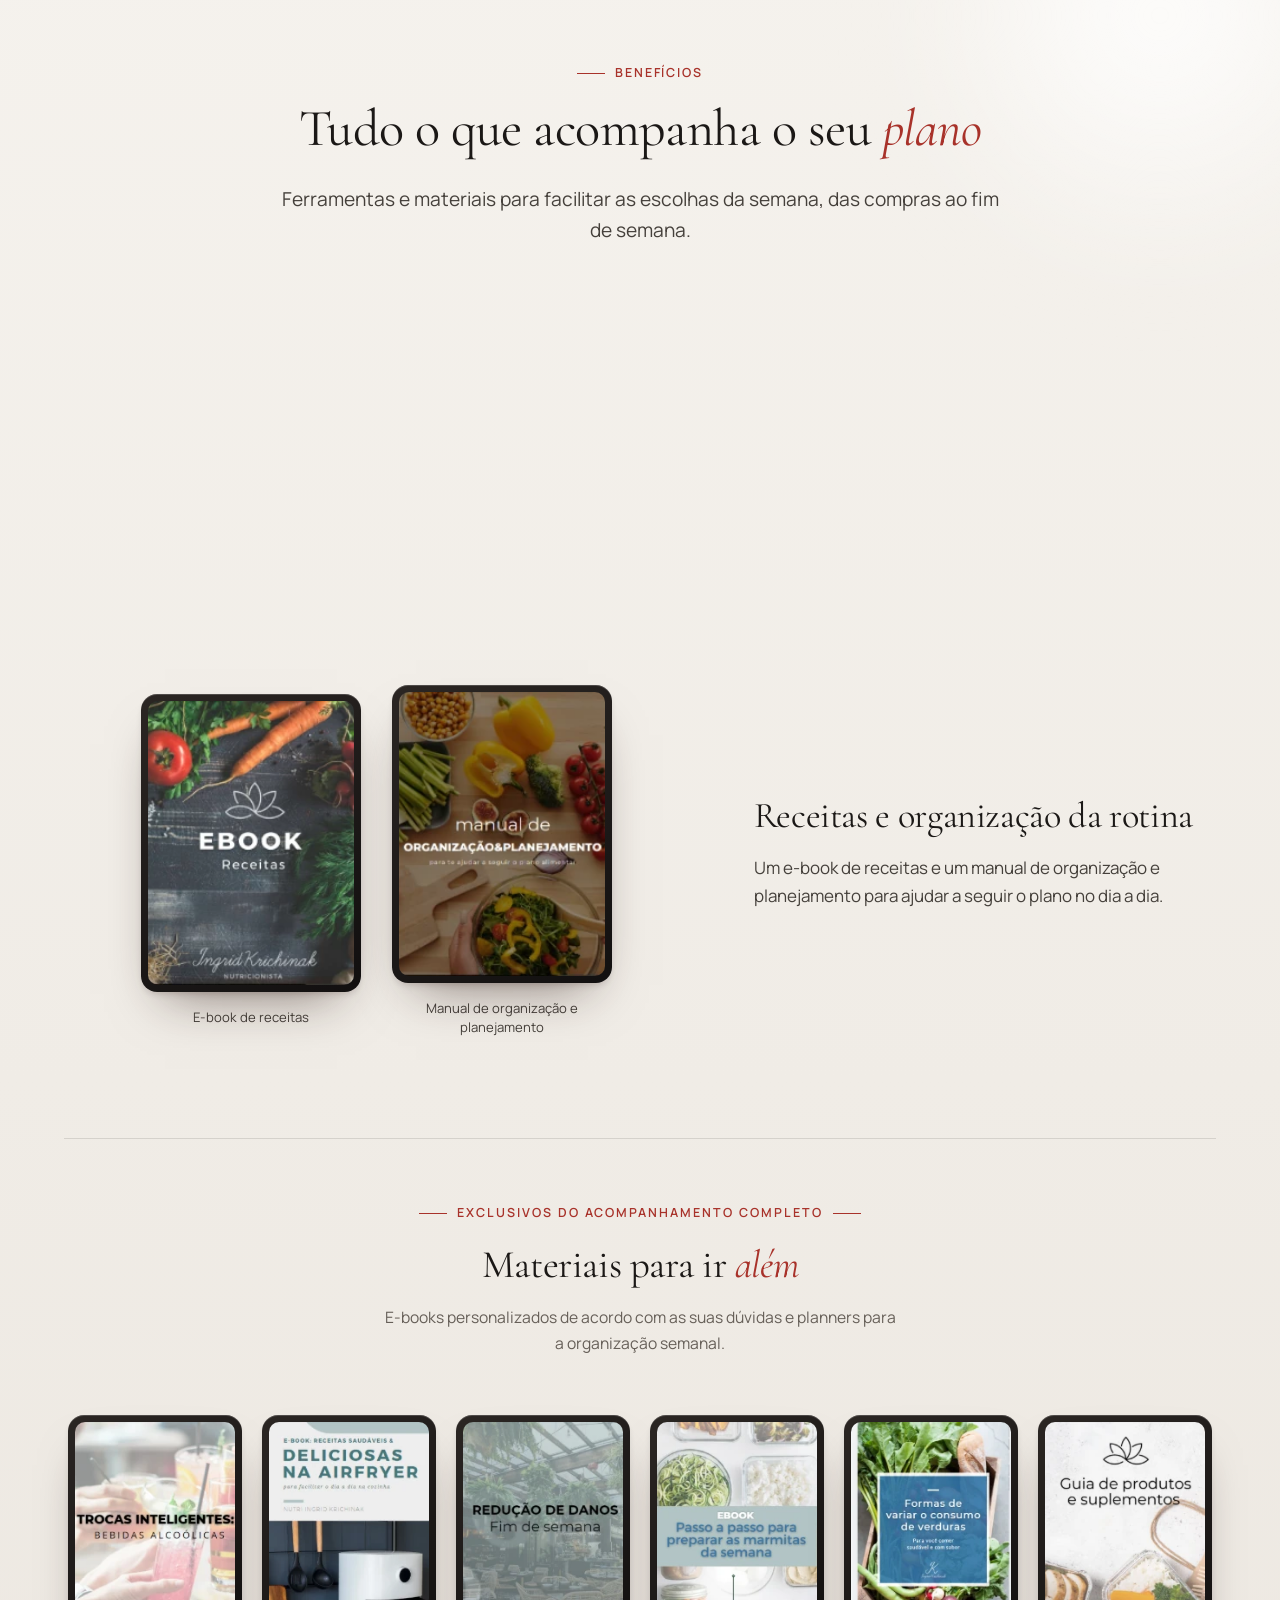
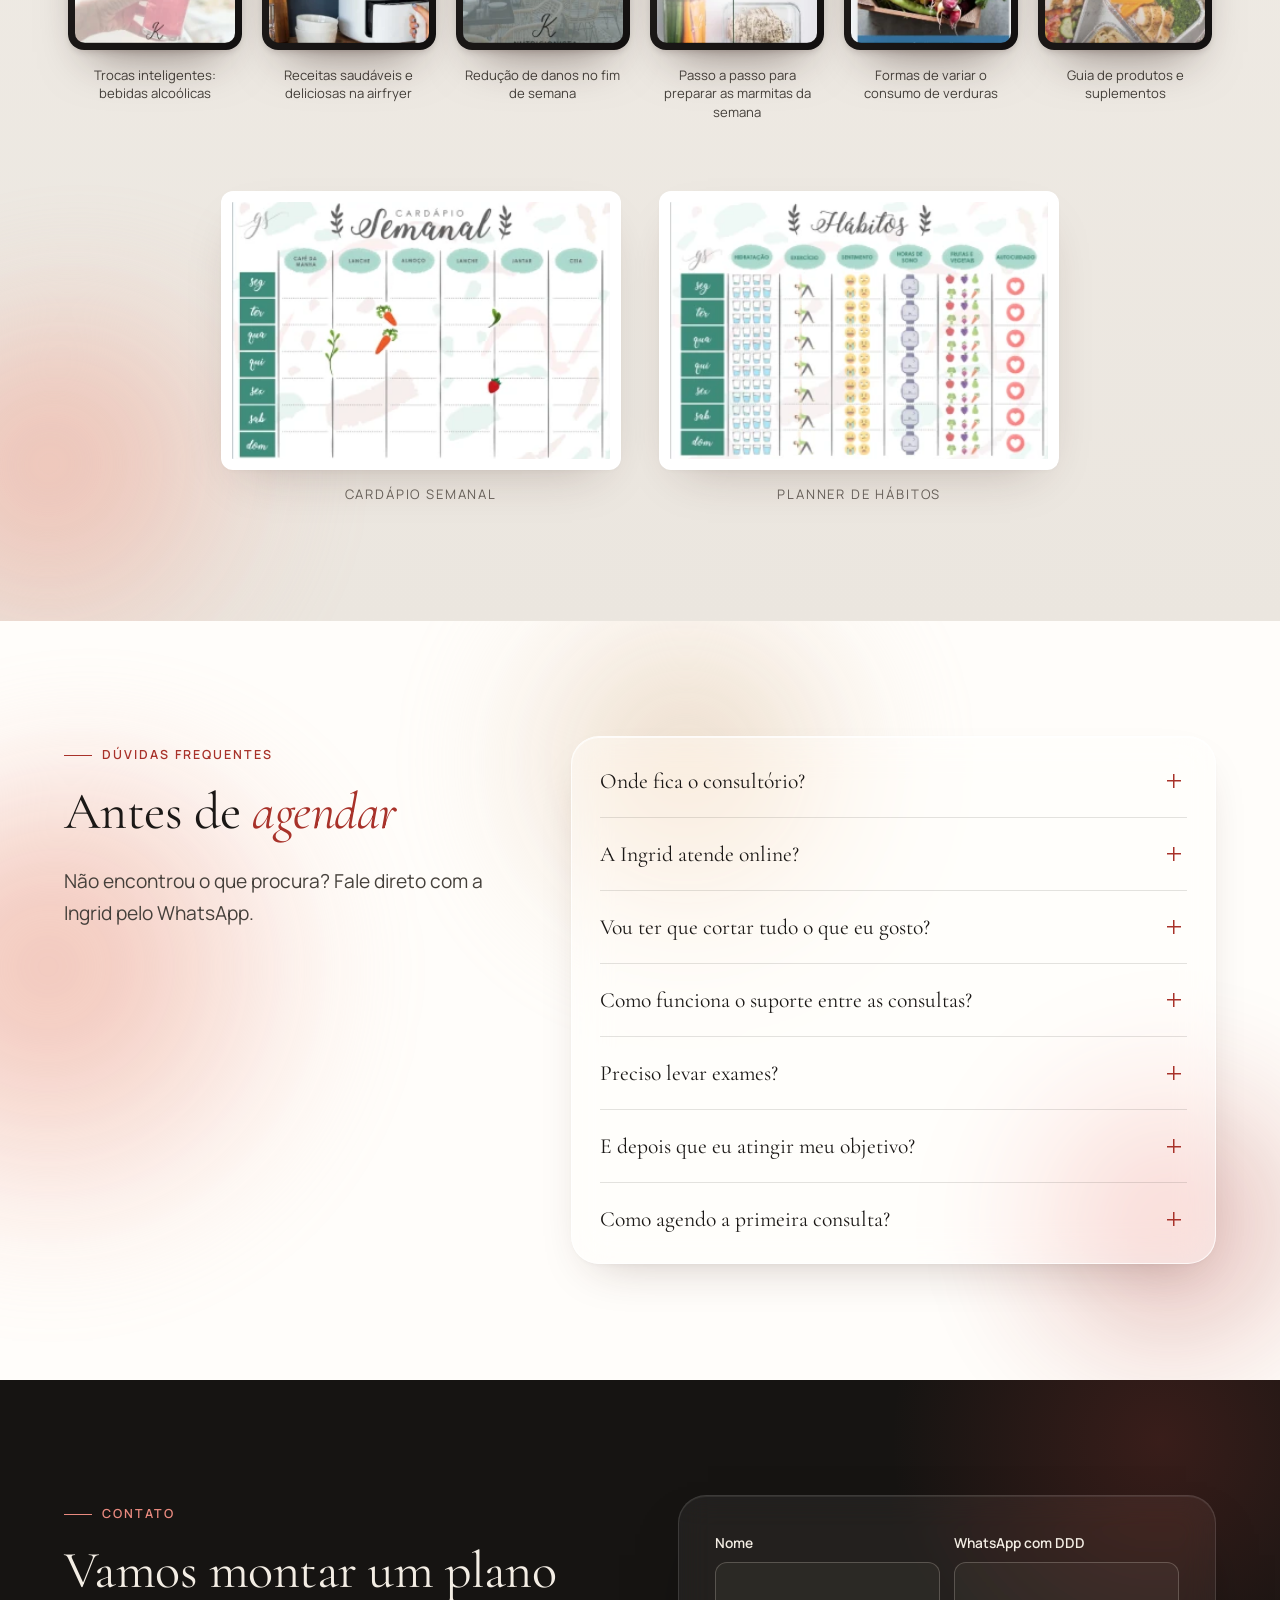
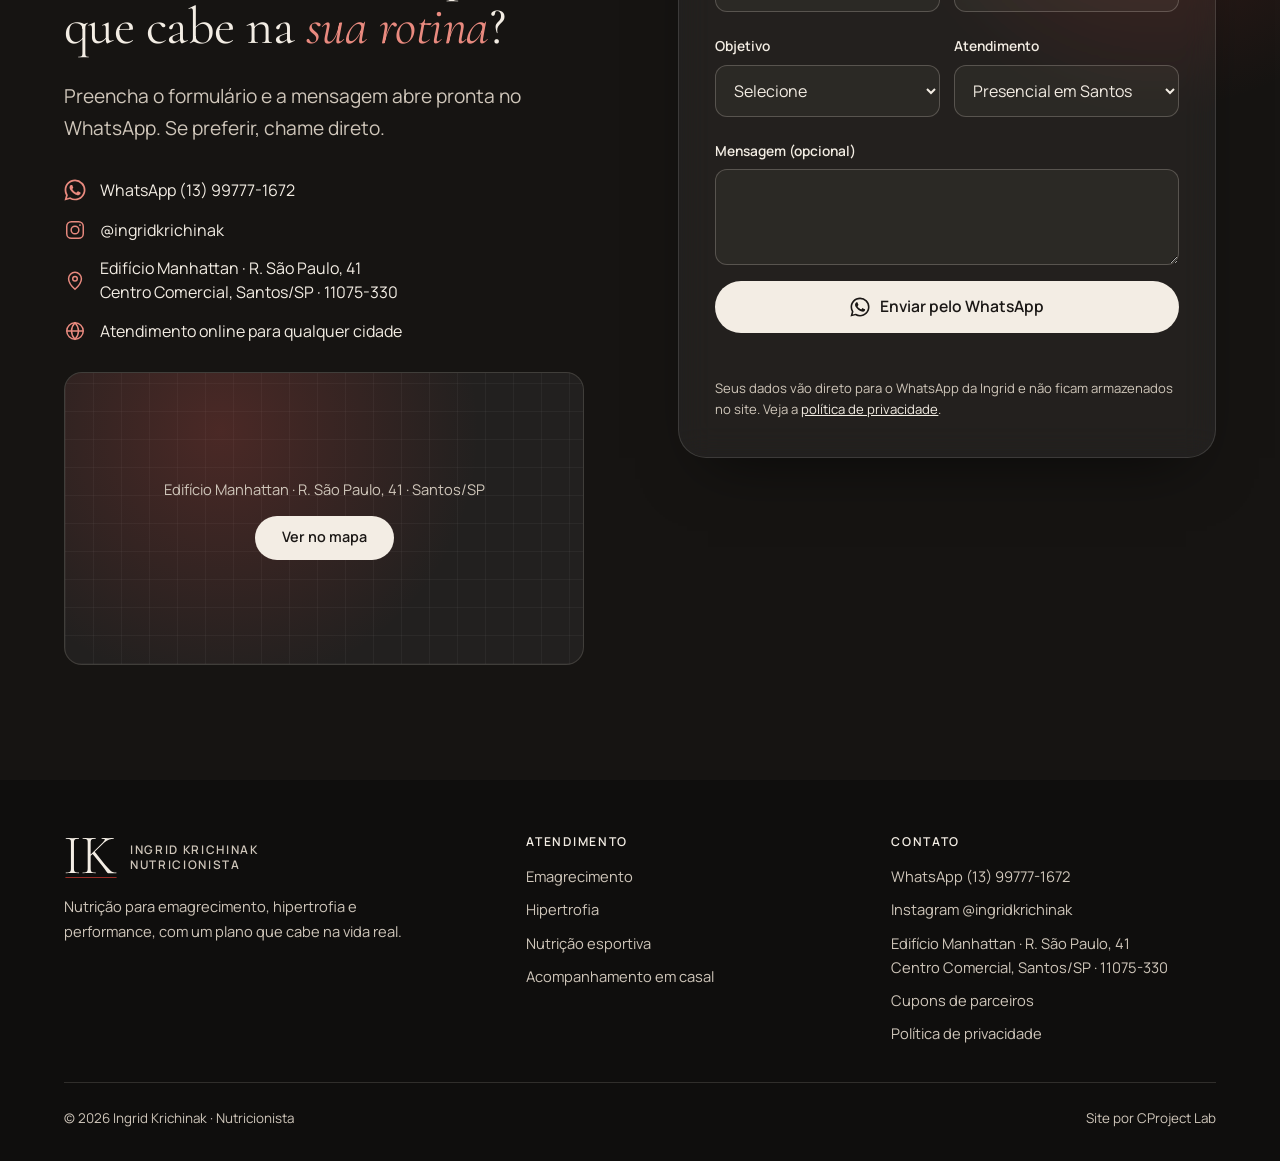
==== commit a20e466e: "Nova ordem da home, títulos de benefícios no padrão e hover dos planners - Ordem: hero > destaques >" ====
--- a/index.html
+++ b/index.html
@@ -28,9 +28,9 @@
 <link rel="preload" href="/assets/fonts/cormorant-400.woff2" as="font" type="font/woff2" crossorigin>
 <link rel="preload" href="/assets/fonts/manrope-400.woff2" as="font" type="font/woff2" crossorigin>
 <link rel="preload" as="image" href="/assets/img/ingrid-blazer-960.webp" media="(min-width:601px)" fetchpriority="high"><link rel="preload" as="image" href="/assets/img/ingrid-blazer-600.webp" media="(max-width:600px)" fetchpriority="high">
-<link rel="stylesheet" href="/assets/site.css?v=202611162141">
+<link rel="stylesheet" href="/assets/site.css?v=202611162146">
 <script src="/assets/vendor/lenis.min.js" defer></script>
-<script src="/assets/site.js?v=202611162141" defer></script>
+<script src="/assets/site.js?v=202611162146" defer></script>
 <script type="application/ld+json">{"@context": "https://schema.org", "@type": ["MedicalBusiness", "LocalBusiness"], "@id": "https://ingrid-krichinak.vercel.app/#negocio", "name": "Ingrid Krichinak Nutricionista", "description": "Nutricionista em Santos e online: emagrecimento, hipertrofia, nutrição esportiva e acompanhamento em casal.", "url": "https://ingrid-krichinak.vercel.app/", "image": "https://ingrid-krichinak.vercel.app/assets/img/og.jpg", "logo": "https://ingrid-krichinak.vercel.app/assets/apple-touch-icon.png", "telephone": "+55-13-99777-1672", "medicalSpecialty": "Nutrition", "areaServed": [{"@type": "City", "name": "Santos"}, {"@type": "Country", "name": "Brasil"}], "address": {"@type": "PostalAddress", "addressLocality": "Santos", "addressRegion": "SP", "addressCountry": "BR", "streetAddress": "R. São Paulo, 41 - Edifício Manhattan", "postalCode": "11075-330"}, "sameAs": ["https://www.instagram.com/ingridkrichinak/"], "founder": {"@type": "Person", "name": "Ingrid Krichinak", "jobTitle": "Nutricionista"}, "hasMap": "https://www.google.com/maps/search/?api=1&query=Edif%C3%ADcio%20Manhattan%2C%20R.%20S%C3%A3o%20Paulo%2C%2041%2C%20Santos%20-%20SP%2C%2011075-330"}</script>
 <script type="application/ld+json">{"@context": "https://schema.org", "@type": "WebSite", "@id": "https://ingrid-krichinak.vercel.app/#site", "url": "https://ingrid-krichinak.vercel.app/", "name": "Ingrid Krichinak Nutricionista", "inLanguage": "pt-BR"}</script>
 <script type="application/ld+json">{"@context": "https://schema.org", "@type": "FAQPage", "mainEntity": [{"@type": "Question", "name": "Onde fica o consultório?", "acceptedAnswer": {"@type": "Answer", "text": "No Edifício Manhattan, na R. São Paulo, 41, Centro Comercial, em Santos/SP (CEP 11075-330). Também há atendimento online para qualquer cidade."}}, {"@type": "Question", "name": "A Ingrid atende online?", "acceptedAnswer": {"@type": "Answer", "text": "Sim. O atendimento é presencial em Santos e online para qualquer cidade ou país, com o mesmo cuidado e o mesmo suporte pelo WhatsApp."}}, {"@type": "Question", "name": "Vou ter que cortar tudo o que eu gosto?", "acceptedAnswer": {"@type": "Answer", "text": "Não. O plano é construído com base na sua rotina e nas suas preferências. A proposta é aprender a fazer escolhas no dia a dia, sem extremismo e sem terrorismo nutricional."}}, {"@type": "Question", "name": "Como funciona o suporte entre as consultas?", "acceptedAnswer": {"@type": "Answer", "text": "Você conta com suporte contínuo pelo WhatsApp para dúvidas, imprevistos e ajustes. Com os feedbacks frequentes, é possível ajustar o plano antes mesmo da próxima consulta."}}, {"@type": "Question", "name": "Preciso levar exames?", "acceptedAnswer": {"@type": "Answer", "text": "Se você tiver exames recentes, leve. Quando necessário, a Ingrid pode solicitar exames laboratoriais para complementar a avaliação."}}, {"@type": "Question", "name": "E depois que eu atingir meu objetivo?", "acceptedAnswer": {"@type": "Answer", "text": "Existe o plano de manutenção, com consultas mais espaçadas e suporte para ajustar estratégias. A ideia é construir autonomia sem perder a direção."}}, {"@type": "Question", "name": "Como agendo a primeira consulta?", "acceptedAnswer": {"@type": "Answer", "text": "Pelo WhatsApp (13) 99777-1672. Você recebe as informações sobre formatos, valores e horários disponíveis."}}]}</script>
@@ -41,7 +41,7 @@
   <div class="container nav-in">
     <a class="brand" href="/" aria-label="Ingrid Krichinak, página inicial"><svg viewBox="15 -660 960 790" role="img" aria-label="IK"><path fill="currentColor" d="M192 -81Q192 -52 198.0 -37.0Q204 -22 223.5 -17.0Q243 -12 281 -12Q283 -12 283.0 -6.0Q283 0 281 0Q257 0 228.0 -1.0Q199 -2 164 -2Q131 -2 101.5 -1.0Q72 0 48 0Q45 0 45.0 -6.0Q45 -12 48 -12Q86 -12 105.5 -17.0Q125 -22 131.5 -37.0Q138 -52 138 -81V-544Q138 -573 131.5 -587.5Q125 -602 105.5 -607.5Q86 -613 48 -613Q45 -613 45.0 -619.0Q45 -625 48 -625Q72 -625 101.5 -623.5Q131 -622 164 -622Q199 -622 228.5 -623.5Q258 -625 281 -625Q283 -625 283.0 -619.0Q283 -613 281 -613Q243 -613 224.0 -607.0Q205 -601 198.5 -586.0Q192 -571 192 -542Z M436 -81V-544Q436 -573 429.5 -587.5Q423 -602 404.0 -607.5Q385 -613 347 -613Q345 -613 345.0 -619.0Q345 -625 347 -625Q371 -625 400.5 -623.5Q430 -622 462 -622Q497 -622 526.0 -623.5Q555 -625 578 -625Q580 -625 580.0 -619.0Q580 -613 578 -613Q540 -613 521.0 -607.0Q502 -601 495.5 -586.0Q489 -571 489 -542V-331L709 -550Q747 -588 742.5 -600.5Q738 -613 685 -613Q683 -613 683.0 -619.0Q683 -625 685 -625Q709 -625 733.5 -623.5Q758 -622 798 -622Q835 -622 856.5 -623.5Q878 -625 898 -625Q901 -625 901.0 -619.0Q901 -613 898 -613Q864 -613 819.0 -599.0Q774 -585 732 -544L562 -378L705 -198Q752 -139 784.5 -102.5Q817 -66 839.0 -47.0Q861 -28 878.0 -20.5Q895 -13 910.5 -12.5Q926 -12 945 -12Q948 -12 948.0 -6.0Q948 0 945 0H833Q826 0 821.5 0.5Q817 1 812 1Q798 1 790.0 -4.0Q782 -9 771.5 -24.0Q761 -39 741.0 -68.0Q721 -97 683 -145L524 -342L489 -308V-81Q489 -52 495.0 -37.0Q501 -22 520.5 -17.0Q540 -12 578 -12Q580 -12 580.0 -6.0Q580 0 578 0Q554 0 525.5 -1.0Q497 -2 462 -2Q430 -2 400.0 -1.0Q370 0 346 0Q344 0 344.0 -6.0Q344 -12 346 -12Q384 -12 403.5 -17.0Q423 -22 429.5 -37.0Q436 -52 436 -81Z"/><rect x="40" y="70" width="910" height="16" fill="#a8322a"/></svg><span>Ingrid Krichinak<br>Nutricionista</span></a>
     <nav class="nav-panel" id="menu" aria-label="Principal">
-      <ul class="nav-links"><li><a href="/#metodo">Método</a></li><li><a href="/#atendimento">Atendimento</a></li><li><a href="/#sobre">Sobre</a></li><li><a href="/#duvidas">Dúvidas</a></li><li><a href="/cupons/">Cupons</a></li><li><a href="/#contato">Contato</a></li></ul>
+      <ul class="nav-links"><li><a href="/#sobre">Sobre</a></li><li><a href="/#atendimento">Atendimento</a></li><li><a href="/#metodo">Método</a></li><li><a href="/#formatos">Planos</a></li><li><a href="/cupons/">Cupons</a></li><li><a href="/#contato">Contato</a></li></ul>
       <a class="btn btn-primary nav-cta" href="https://wa.me/5513997771672?text=Ol%C3%A1%2C%20Ingrid%21%20Vim%20pelo%20site%20e%20quero%20agendar%20uma%20consulta." target="_blank" rel="noopener" data-cta="nav">Agendar consulta</a>
     </nav>
     <button class="menu-btn" type="button" aria-label="Abrir menu" aria-controls="menu" aria-expanded="false"><span></span><span></span><span></span></button>
@@ -85,104 +85,6 @@
   </div>
 </section>
 
-<section class="section has-orbs" id="atendimento" aria-labelledby="areas-t">
-  <div class="orbs" aria-hidden="true"><span class="orb rose float" data-depth="0.6" style="width:520px;height:520px;left:-160px;top:10%"></span><span class="orb wine float slow" data-depth="-0.5" style="width:380px;height:380px;right:-80px;bottom:-60px"></span><span class="orb sand float" data-depth="0.3" style="width:420px;height:420px;right:30%;top:-120px"></span></div>
-  <div class="container">
-    <div class="areas-head">
-      <div><span class="eyebrow">Áreas de atendimento</span><h2 id="areas-t">Um plano para o seu <em>objetivo</em></h2></div>
-      <p class="lead">Cada acompanhamento começa pela sua rotina: horários, preferências, treino e o que costuma tirar você do caminho.</p>
-    </div>
-    <div class="cards"><a class="card reveal" href="/emagrecimento/"><span class="num">01</span><h3>Emagrecimento</h3><p>Plano para reduzir gordura sem cortar tudo o que você gosta e sem depender de força de vontade o tempo todo.</p><span class="link-arrow">Saiba mais</span></a><a class="card reveal" href="/hipertrofia/"><span class="num">02</span><h3>Hipertrofia</h3><p>Proteína bem distribuída, energia para treinar e suplementação só quando faz sentido para você.</p><span class="link-arrow">Saiba mais</span></a><a class="card reveal" href="/nutricao-esportiva/"><span class="num">03</span><h3>Nutrição esportiva</h3><p>Estratégia para CrossFit, corrida e competição: antes, durante e depois do treino.</p><span class="link-arrow">Saiba mais</span></a><a class="card reveal" href="/acompanhamento-em-casal/"><span class="num">04</span><h3>Acompanhamento em casal</h3><p>Dois planos individuais, uma rotina organizada em conjunto: compras, refeições e refeição livre combinadas a dois.</p><span class="link-arrow">Saiba mais</span></a></div>
-  </div>
-</section>
-
-<section class="section method" id="metodo" aria-labelledby="metodo-t">
-  <div class="container method-grid">
-    <div class="reveal">
-      <span class="eyebrow">Método PR</span>
-      <h2 id="metodo-t">Não é só uma dieta. É aprender a fazer <em>escolhas</em> no dia a dia.</h2>
-      <p class="lead">Sem terrorismo, sem extremismo e sem precisar abrir mão do que você gosta. Um processo construído com estratégia, constância e acompanhamento de perto.</p>
-      <p class="quote">“O que faz diferença não é a perfeição. É voltar no dia seguinte.”</p>
-    </div>
-    <ol class="pillars reveal">
-      <li><span class="n">01</span><div><h3>Plano que cabe na rotina</h3><p>Construído a partir dos seus horários, preferências e da sua realidade, inclusive para semanas corridas, viagens e fins de semana.</p></div></li>
-      <li><span class="n">02</span><div><h3>Suporte contínuo no WhatsApp</h3><p>Imprevistos, dúvidas sobre suplementos e mudanças de rotina resolvidos na hora. Com os seus feedbacks, os ajustes acontecem antes da consulta.</p></div></li>
-      <li><span class="n">03</span><div><h3>Materiais de apoio</h3><p>Conteúdos exclusivos para facilitar a organização da semana.</p>
-        <div class="materials"><span>Passo a passo de marmitas</span><span>Receitas na airfryer</span><span>Trocas inteligentes em eventos</span><span>Guia de produtos e suplementos</span></div></div></li>
-      <li><span class="n">04</span><div><h3>Ciência e atualização</h3><p>Estratégias baseadas em evidência e formação contínua em nutrição esportiva.</p></div></li>
-    </ol>
-  </div>
-</section>
-
-<section class="section has-orbs" aria-labelledby="formatos-t">
-  <div class="orbs" aria-hidden="true"><span class="orb rose float" data-depth="0.5" style="width:460px;height:460px;right:-120px;top:-60px"></span><span class="orb sand float slow" data-depth="-0.4" style="width:520px;height:520px;left:-180px;bottom:-140px"></span><span class="orb wine float" data-depth="0.8" style="width:300px;height:300px;left:42%;top:40%"></span></div>
-  <div class="container">
-    <div class="center">
-      <span class="eyebrow">Formatos de acompanhamento</span>
-      <h2 id="formatos-t">Escolha como você quer ser <em>acompanhado</em></h2>
-      <p class="lead">Valores e horários são enviados no primeiro contato pelo WhatsApp.</p>
-    </div>
-    <div class="plans">
-      <div class="plan reveal">
-        <span class="tag">Online</span>
-        <h3>Consultoria online</h3>
-        <p>Para quem já segue um plano, não precisa de consulta mensal e quer ajustes e respostas pontuais.</p>
-        <ul><li>Plano alimentar individual</li><li>Suporte contínuo no WhatsApp</li><li>Dúvidas sobre suplementos e alterações</li><li><a class="plan-link" href="#materiais">App com plano, diário e cupons</a></li></ul>
-        <a class="btn btn-ghost" href="https://wa.me/5513997771672?text=Ol%C3%A1%2C%20Ingrid%21%20Vim%20pelo%20site%20e%20quero%20saber%20sobre%20a%20consultoria%20online." target="_blank" rel="noopener" data-cta="plano-online">Quero saber mais</a>
-      </div>
-      <div class="plan feature reveal">
-        <span class="tag">Mais completo</span>
-        <h3>Acompanhamento completo</h3>
-        <p>Consultas, plano individual e todo o suporte para mudar a rotina com segurança. Presencial em Santos ou online.</p>
-        <ul><li>Consultas de avaliação e retorno</li><li>Plano alimentar individual</li><li>Suporte contínuo no WhatsApp</li><li><a class="plan-link" href="#materiais">Materiais exclusivos de apoio</a></li></ul>
-        <a class="btn btn-light" href="https://wa.me/5513997771672?text=Ol%C3%A1%2C%20Ingrid%21%20Vim%20pelo%20site%20e%20quero%20saber%20sobre%20o%20acompanhamento%20completo." target="_blank" rel="noopener" data-cta="plano-completo">Quero saber mais</a>
-      </div>
-      <div class="plan reveal">
-        <span class="tag">Depois do objetivo</span>
-        <h3>Plano de manutenção</h3>
-        <p>Para quem já chegou lá e quer manter o resultado com mais flexibilidade e autonomia.</p>
-        <ul><li>Consultas mais espaçadas</li><li>Ajustes de estratégia e suplementação</li><li>Suporte para realinhar a rota</li></ul>
-        <a class="btn btn-ghost" href="https://wa.me/5513997771672?text=Ol%C3%A1%2C%20Ingrid%21%20Vim%20pelo%20site%20e%20quero%20saber%20sobre%20o%20plano%20de%20manuten%C3%A7%C3%A3o." target="_blank" rel="noopener" data-cta="plano-manutencao">Quero saber mais</a>
-      </div>
-    </div>
-  </div>
-</section>
-
-<section class="section materiais has-orbs" id="materiais" aria-labelledby="materiais-t">
-  <div class="orbs" aria-hidden="true"><span class="orb milk float" data-depth="0.4" style="width:520px;height:520px;right:-140px;top:-120px"></span><span class="orb rose float slow" data-depth="-0.6" style="width:420px;height:420px;left:-120px;bottom:-100px"></span></div>
-  <div class="container">
-    <div class="center section-head">
-      <span class="eyebrow">Benefícios</span>
-      <h2 id="materiais-t">Tudo o que acompanha o seu <em>plano</em></h2>
-      <p class="lead">Ferramentas e materiais para facilitar as escolhas da semana, das compras ao fim de semana.</p>
-    </div>
-
-    <div class="tier-head reveal"><span class="tier-tag">Em todos os acompanhamentos</span></div>
-    <div class="benefit">
-      <div class="benefit-text reveal">
-        <h3>Aplicativo com o seu plano</h3>
-        <ul class="benefit-list">
-          <li>Plano alimentar sempre à mão, refeição por refeição</li>
-          <li>Diário alimentar para registrar os seus pratos</li>
-          <li>Cupons de desconto em <a href="/cupons/">marcas parceiras</a></li>
-        </ul>
-      </div>
-      <div class="devices"><figure class="ebook device reveal"><div class="tablet"><img src="/assets/img/materiais/app-plano.webp" width="200" height="270" alt="Tela inicial do aplicativo com as refeições do plano alimentar" loading="lazy" decoding="async"><span class="glare" aria-hidden="true"></span></div></figure><figure class="ebook device reveal"><div class="tablet"><img src="/assets/img/materiais/app-diario-alimentar.webp" width="200" height="270" alt="Diário alimentar do aplicativo com fotos dos pratos registrados" loading="lazy" decoding="async"><span class="glare" aria-hidden="true"></span></div></figure><figure class="ebook device reveal"><div class="tablet"><img src="/assets/img/materiais/app-cupons.webp" width="200" height="270" alt="Tela de benefícios do aplicativo com cupons de marcas parceiras" loading="lazy" decoding="async"><span class="glare" aria-hidden="true"></span></div></figure></div>
-    </div>
-    <div class="benefit reverse">
-      <div class="benefit-text reveal">
-        <h3>Receitas e organização da rotina</h3>
-        <p>Um e-book de receitas e um manual de organização e planejamento para ajudar a seguir o plano no dia a dia.</p>
-      </div>
-      <div class="devices two"><figure class="ebook reveal"><div class="tablet"><img src="/assets/img/materiais/ebook-receitas.webp" width="190" height="256" alt="Capa do E-book de receitas" loading="lazy" decoding="async"><span class="glare" aria-hidden="true"></span></div><figcaption>E-book de receitas</figcaption></figure><figure class="ebook reveal"><div class="tablet"><img src="/assets/img/materiais/manual-organizacao-planejamento.webp" width="190" height="256" alt="Capa do Manual de organização e planejamento" loading="lazy" decoding="async"><span class="glare" aria-hidden="true"></span></div><figcaption>Manual de organização e planejamento</figcaption></figure></div>
-    </div>
-
-    <div class="tier-head premium reveal"><span class="tier-tag">Exclusivos do acompanhamento completo</span><p>E-books personalizados de acordo com as suas dúvidas e planners para a organização semanal.</p></div>
-    <div class="ebooks" data-lenis-prevent><figure class="ebook reveal"><div class="tablet"><img src="/assets/img/materiais/trocas-inteligentes-bebidas.webp" width="188" height="255" alt="Capa do e-book Trocas inteligentes: bebidas alcoólicas" loading="lazy" decoding="async"><span class="glare" aria-hidden="true"></span></div><figcaption>Trocas inteligentes: bebidas alcoólicas</figcaption></figure><figure class="ebook reveal"><div class="tablet"><img src="/assets/img/materiais/receitas-airfryer.webp" width="188" height="255" alt="Capa do e-book Receitas saudáveis e deliciosas na airfryer" loading="lazy" decoding="async"><span class="glare" aria-hidden="true"></span></div><figcaption>Receitas saudáveis e deliciosas na airfryer</figcaption></figure><figure class="ebook reveal"><div class="tablet"><img src="/assets/img/materiais/reducao-de-danos-fim-de-semana.webp" width="188" height="255" alt="Capa do e-book Redução de danos no fim de semana" loading="lazy" decoding="async"><span class="glare" aria-hidden="true"></span></div><figcaption>Redução de danos no fim de semana</figcaption></figure><figure class="ebook reveal"><div class="tablet"><img src="/assets/img/materiais/marmitas-da-semana.webp" width="188" height="255" alt="Capa do e-book Passo a passo para preparar as marmitas da semana" loading="lazy" decoding="async"><span class="glare" aria-hidden="true"></span></div><figcaption>Passo a passo para preparar as marmitas da semana</figcaption></figure><figure class="ebook reveal"><div class="tablet"><img src="/assets/img/materiais/variar-verduras.webp" width="188" height="255" alt="Capa do e-book Formas de variar o consumo de verduras" loading="lazy" decoding="async"><span class="glare" aria-hidden="true"></span></div><figcaption>Formas de variar o consumo de verduras</figcaption></figure><figure class="ebook reveal"><div class="tablet"><img src="/assets/img/materiais/guia-produtos-suplementos.webp" width="188" height="255" alt="Capa do e-book Guia de produtos e suplementos" loading="lazy" decoding="async"><span class="glare" aria-hidden="true"></span></div><figcaption>Guia de produtos e suplementos</figcaption></figure></div>
-    <div class="planners"><figure class="planner reveal"><img src="/assets/img/materiais/planner-cardapio-semanal.webp" width="340" height="237" alt="Cardápio semanal para imprimir e preencher na semana" loading="lazy" decoding="async"><figcaption>Cardápio semanal</figcaption></figure><figure class="planner reveal"><img src="/assets/img/materiais/planner-habitos.webp" width="333" height="237" alt="Planner de hábitos para imprimir e preencher na semana" loading="lazy" decoding="async"><figcaption>Planner de hábitos</figcaption></figure></div>
-  </div>
-</section>
-
 <section class="section about has-orbs" id="sobre" aria-labelledby="sobre-t">
   <div class="orbs" aria-hidden="true"><span class="orb milk float" data-depth="0.4" style="width:520px;height:520px;right:-140px;top:-120px"></span><span class="orb rose float slow" data-depth="-0.6" style="width:420px;height:420px;left:-120px;bottom:-100px"></span></div>
   <div class="container about-grid">
@@ -207,6 +109,52 @@
   </div>
 </section>
 
+<section class="section has-orbs" id="atendimento" aria-labelledby="areas-t">
+  <div class="orbs" aria-hidden="true"><span class="orb rose float" data-depth="0.6" style="width:520px;height:520px;left:-160px;top:10%"></span><span class="orb wine float slow" data-depth="-0.5" style="width:380px;height:380px;right:-80px;bottom:-60px"></span><span class="orb sand float" data-depth="0.3" style="width:420px;height:420px;right:30%;top:-120px"></span></div>
+  <div class="container">
+    <div class="areas-head">
+      <div><span class="eyebrow">Áreas de atendimento</span><h2 id="areas-t">Um plano para o seu <em>objetivo</em></h2></div>
+      <p class="lead">Cada acompanhamento começa pela sua rotina: horários, preferências, treino e o que costuma tirar você do caminho.</p>
+    </div>
+    <div class="cards"><a class="card reveal" href="/emagrecimento/"><span class="num">01</span><h3>Emagrecimento</h3><p>Plano para reduzir gordura sem cortar tudo o que você gosta e sem depender de força de vontade o tempo todo.</p><span class="link-arrow">Saiba mais</span></a><a class="card reveal" href="/hipertrofia/"><span class="num">02</span><h3>Hipertrofia</h3><p>Proteína bem distribuída, energia para treinar e suplementação só quando faz sentido para você.</p><span class="link-arrow">Saiba mais</span></a><a class="card reveal" href="/nutricao-esportiva/"><span class="num">03</span><h3>Nutrição esportiva</h3><p>Estratégia para CrossFit, corrida e competição: antes, durante e depois do treino.</p><span class="link-arrow">Saiba mais</span></a><a class="card reveal" href="/acompanhamento-em-casal/"><span class="num">04</span><h3>Acompanhamento em casal</h3><p>Dois planos individuais, uma rotina organizada em conjunto: compras, refeições e refeição livre combinadas a dois.</p><span class="link-arrow">Saiba mais</span></a></div>
+  </div>
+</section>
+
+<section class="section method" id="metodo" aria-labelledby="metodo-t">
+  <div class="container method-grid">
+    <div class="reveal">
+      <span class="eyebrow">Método PR</span>
+      <h2 id="metodo-t">Não é só uma dieta. É aprender a fazer <em>escolhas</em> no dia a dia.</h2>
+      <p class="lead">Sem terrorismo, sem extremismo e sem precisar abrir mão do que você gosta. Um processo construído com estratégia, constância e acompanhamento de perto.</p>
+      <p class="quote">“O que faz diferença não é a perfeição. É voltar no dia seguinte.”</p>
+    </div>
+    <ol class="pillars reveal">
+      <li><span class="n">01</span><div><h3>Plano que cabe na rotina</h3><p>Construído a partir dos seus horários, preferências e da sua realidade, inclusive para semanas corridas, viagens e fins de semana.</p></div></li>
+      <li><span class="n">02</span><div><h3>Suporte contínuo no WhatsApp</h3><p>Imprevistos, dúvidas sobre suplementos e mudanças de rotina resolvidos na hora. Com os seus feedbacks, os ajustes acontecem antes da consulta.</p></div></li>
+      <li><span class="n">03</span><div><h3>Materiais de apoio</h3><p>Conteúdos exclusivos para facilitar a organização da semana.</p>
+        <div class="materials"><span>Passo a passo de marmitas</span><span>Receitas na airfryer</span><span>Trocas inteligentes em eventos</span><span>Guia de produtos e suplementos</span></div></div></li>
+      <li><span class="n">04</span><div><h3>Ciência e atualização</h3><p>Estratégias baseadas em evidência e formação contínua em nutrição esportiva.</p></div></li>
+    </ol>
+  </div>
+</section>
+
+<section class="section has-orbs" id="depoimentos" aria-labelledby="dep-t">
+  <div class="orbs" aria-hidden="true"><span class="orb sand float" data-depth="0.5" style="width:460px;height:460px;left:-140px;top:-80px"></span><span class="orb rose float slow" data-depth="-0.5" style="width:400px;height:400px;right:-100px;bottom:-120px"></span></div>
+  <div class="container">
+    <div class="section-head center"><span class="eyebrow">Feedbacks</span><h2 id="dep-t">O que dizem sobre o <em>acompanhamento</em></h2>
+    <p class="lead">Avaliações deixadas por pacientes, reproduzidas sem identificação.</p></div>
+    <div class="carousel" data-carousel>
+      <div class="carousel-track" tabindex="0" role="region" aria-roledescription="carrossel" aria-label="Feedbacks de pacientes" data-lenis-prevent><figure class="card testimonial reveal"><span class="stars" aria-label="5 de 5 estrelas">★★★★★</span><blockquote><p>Pela primeira vez, estou conseguindo seguir uma dieta de forma leve, feliz e motivada. O plano alimentar é feito totalmente de acordo com a minha rotina e meus gostos, o que torna tudo muito mais fácil.</p></blockquote><figcaption>Paciente</figcaption></figure><figure class="card testimonial reveal"><span class="stars" aria-label="5 de 5 estrelas">★★★★★</span><blockquote><p>Me passou a melhor dieta que já fiz na vida, muito fácil de seguir e muito ajustada ao meu dia a dia. O suporte e acompanhamento do plano fazem toda a diferença para seguir firme nos objetivos.</p></blockquote><figcaption>Paciente</figcaption></figure><figure class="card testimonial reveal"><span class="stars" aria-label="5 de 5 estrelas">★★★★★</span><blockquote><p>Mudou minha forma de ver a nutrição! Sempre buscando fazer com que o seu objetivo seja alcançado da forma mais leve possível, sem fazer com que seu relacionamento com a comida seja rígido e monótono.</p></blockquote><figcaption>Paciente</figcaption></figure><figure class="card testimonial reveal"><span class="stars" aria-label="5 de 5 estrelas">★★★★★</span><blockquote><p>Muito atenciosa, cuida muito bem do paciente, sempre perguntando como as coisas estão no plano, se tem alguma dúvida, algum problema. Podem ir sem medo.</p></blockquote><figcaption>Paciente</figcaption></figure><figure class="card testimonial reveal"><span class="stars" aria-label="5 de 5 estrelas">★★★★★</span><blockquote><p>O plano alimentar é leve, sem aquelas restrições malucas, e adaptado ao que gostamos de comer. No plano temos diversas opções de substituição e também dicas de receitas.</p></blockquote><figcaption>Paciente</figcaption></figure><figure class="card testimonial reveal"><span class="stars" aria-label="5 de 5 estrelas">★★★★★</span><blockquote><p>Além dela ser atenciosa, profissional e presente, me sinto muito mais segura e confiante para seguir com meus objetivos, podendo entender melhor sobre alimentação e estilo de vida.</p></blockquote><figcaption>Paciente</figcaption></figure><figure class="card testimonial reveal"><span class="stars" aria-label="5 de 5 estrelas">★★★★★</span><blockquote><p>Excelente profissional, muito atenciosa, competente e atualizada. Atendimento personalizado e respeitando sempre as preferências e rotina de vida.</p></blockquote><figcaption>Paciente</figcaption></figure><figure class="card testimonial reveal"><span class="stars" aria-label="5 de 5 estrelas">★★★★★</span><blockquote><p>Ela explica tudo de um jeito simples. Os e-books dela são super completos e me ajudam muito, algo que nunca vi em outras nutris.</p></blockquote><figcaption>Paciente</figcaption></figure></div>
+      <div class="carousel-ui">
+        <button class="carousel-btn" type="button" data-dir="-1" aria-label="Feedback anterior"><svg viewBox="0 0 24 24" fill="none" stroke="currentColor" stroke-width="1.6" aria-hidden="true"><path d="M15 5l-7 7 7 7"/></svg></button>
+        <div class="carousel-dots" role="tablist" aria-label="Escolher feedback"></div>
+        <button class="carousel-btn" type="button" data-dir="1" aria-label="Próximo feedback"><svg viewBox="0 0 24 24" fill="none" stroke="currentColor" stroke-width="1.6" aria-hidden="true"><path d="M9 5l7 7-7 7"/></svg></button>
+      </div>
+    </div>
+    <p class="testimonials-note">Cada pessoa tem um processo individual. Os relatos falam da experiência de atendimento e não representam promessa de resultado.</p>
+  </div>
+</section>
+
 <section class="section has-orbs" aria-labelledby="como-t">
   <div class="orbs" aria-hidden="true"><span class="orb sand float" data-depth="0.5" style="width:460px;height:460px;left:-140px;top:-80px"></span><span class="orb rose float slow" data-depth="-0.5" style="width:400px;height:400px;right:-100px;bottom:-120px"></span></div>
   <div class="container">
@@ -221,20 +169,72 @@
   </div>
 </section>
 
-<section class="section has-orbs" id="depoimentos" aria-labelledby="dep-t">
-  <div class="orbs" aria-hidden="true"><span class="orb sand float" data-depth="0.5" style="width:460px;height:460px;left:-140px;top:-80px"></span><span class="orb rose float slow" data-depth="-0.5" style="width:400px;height:400px;right:-100px;bottom:-120px"></span></div>
-  <div class="container">
-    <div class="section-head center"><span class="eyebrow">Feedbacks</span><h2 id="dep-t">O que dizem sobre o <em>acompanhamento</em></h2>
-    <p class="lead">Avaliações deixadas por pacientes, reproduzidas sem identificação.</p></div>
-    <div class="carousel" data-carousel>
-      <div class="carousel-track" tabindex="0" role="region" aria-roledescription="carrossel" aria-label="Feedbacks de pacientes" data-lenis-prevent><figure class="card testimonial reveal"><span class="stars" aria-label="5 de 5 estrelas">★★★★★</span><blockquote><p>Pela primeira vez, estou conseguindo seguir uma dieta de forma leve, feliz e motivada. O plano alimentar é feito totalmente de acordo com a minha rotina e meus gostos, o que torna tudo muito mais fácil.</p></blockquote><figcaption>Paciente</figcaption></figure><figure class="card testimonial reveal"><span class="stars" aria-label="5 de 5 estrelas">★★★★★</span><blockquote><p>Me passou a melhor dieta que já fiz na vida, muito fácil de seguir e muito ajustada ao meu dia a dia. O suporte e acompanhamento do plano fazem toda a diferença para seguir firme nos objetivos.</p></blockquote><figcaption>Paciente</figcaption></figure><figure class="card testimonial reveal"><span class="stars" aria-label="5 de 5 estrelas">★★★★★</span><blockquote><p>Mudou minha forma de ver a nutrição! Sempre buscando fazer com que o seu objetivo seja alcançado da forma mais leve possível, sem fazer com que seu relacionamento com a comida seja rígido e monótono.</p></blockquote><figcaption>Paciente</figcaption></figure><figure class="card testimonial reveal"><span class="stars" aria-label="5 de 5 estrelas">★★★★★</span><blockquote><p>Muito atenciosa, cuida muito bem do paciente, sempre perguntando como as coisas estão no plano, se tem alguma dúvida, algum problema. Podem ir sem medo.</p></blockquote><figcaption>Paciente</figcaption></figure><figure class="card testimonial reveal"><span class="stars" aria-label="5 de 5 estrelas">★★★★★</span><blockquote><p>O plano alimentar é leve, sem aquelas restrições malucas, e adaptado ao que gostamos de comer. No plano temos diversas opções de substituição e também dicas de receitas.</p></blockquote><figcaption>Paciente</figcaption></figure><figure class="card testimonial reveal"><span class="stars" aria-label="5 de 5 estrelas">★★★★★</span><blockquote><p>Além dela ser atenciosa, profissional e presente, me sinto muito mais segura e confiante para seguir com meus objetivos, podendo entender melhor sobre alimentação e estilo de vida.</p></blockquote><figcaption>Paciente</figcaption></figure><figure class="card testimonial reveal"><span class="stars" aria-label="5 de 5 estrelas">★★★★★</span><blockquote><p>Excelente profissional, muito atenciosa, competente e atualizada. Atendimento personalizado e respeitando sempre as preferências e rotina de vida.</p></blockquote><figcaption>Paciente</figcaption></figure><figure class="card testimonial reveal"><span class="stars" aria-label="5 de 5 estrelas">★★★★★</span><blockquote><p>Ela explica tudo de um jeito simples. Os e-books dela são super completos e me ajudam muito, algo que nunca vi em outras nutris.</p></blockquote><figcaption>Paciente</figcaption></figure></div>
-      <div class="carousel-ui">
-        <button class="carousel-btn" type="button" data-dir="-1" aria-label="Feedback anterior"><svg viewBox="0 0 24 24" fill="none" stroke="currentColor" stroke-width="1.6" aria-hidden="true"><path d="M15 5l-7 7 7 7"/></svg></button>
-        <div class="carousel-dots" role="tablist" aria-label="Escolher feedback"></div>
-        <button class="carousel-btn" type="button" data-dir="1" aria-label="Próximo feedback"><svg viewBox="0 0 24 24" fill="none" stroke="currentColor" stroke-width="1.6" aria-hidden="true"><path d="M9 5l7 7-7 7"/></svg></button>
-      </div>
-    </div>
-    <p class="testimonials-note">Cada pessoa tem um processo individual. Os relatos falam da experiência de atendimento e não representam promessa de resultado.</p>
+<section class="section has-orbs" id="formatos" aria-labelledby="formatos-t">
+  <div class="orbs" aria-hidden="true"><span class="orb rose float" data-depth="0.5" style="width:460px;height:460px;right:-120px;top:-60px"></span><span class="orb sand float slow" data-depth="-0.4" style="width:520px;height:520px;left:-180px;bottom:-140px"></span><span class="orb wine float" data-depth="0.8" style="width:300px;height:300px;left:42%;top:40%"></span></div>
+  <div class="container">
+    <div class="center">
+      <span class="eyebrow">Formatos de acompanhamento</span>
+      <h2 id="formatos-t">Escolha como você quer ser <em>acompanhado</em></h2>
+      <p class="lead">Valores e horários são enviados no primeiro contato pelo WhatsApp.</p>
+    </div>
+    <div class="plans">
+      <div class="plan reveal">
+        <span class="tag">Online</span>
+        <h3>Consultoria online</h3>
+        <p>Para quem já segue um plano, não precisa de consulta mensal e quer ajustes e respostas pontuais.</p>
+        <ul><li>Plano alimentar individual</li><li>Suporte contínuo no WhatsApp</li><li>Dúvidas sobre suplementos e alterações</li><li><a class="plan-link" href="#materiais">App com plano, diário e cupons</a></li></ul>
+        <a class="btn btn-ghost" href="https://wa.me/5513997771672?text=Ol%C3%A1%2C%20Ingrid%21%20Vim%20pelo%20site%20e%20quero%20saber%20sobre%20a%20consultoria%20online." target="_blank" rel="noopener" data-cta="plano-online">Quero saber mais</a>
+      </div>
+      <div class="plan feature reveal">
+        <span class="tag">Mais completo</span>
+        <h3>Acompanhamento completo</h3>
+        <p>Consultas, plano individual e todo o suporte para mudar a rotina com segurança. Presencial em Santos ou online.</p>
+        <ul><li>Consultas de avaliação e retorno</li><li>Plano alimentar individual</li><li>Suporte contínuo no WhatsApp</li><li><a class="plan-link" href="#materiais">Materiais exclusivos de apoio</a></li></ul>
+        <a class="btn btn-light" href="https://wa.me/5513997771672?text=Ol%C3%A1%2C%20Ingrid%21%20Vim%20pelo%20site%20e%20quero%20saber%20sobre%20o%20acompanhamento%20completo." target="_blank" rel="noopener" data-cta="plano-completo">Quero saber mais</a>
+      </div>
+      <div class="plan reveal">
+        <span class="tag">Depois do objetivo</span>
+        <h3>Plano de manutenção</h3>
+        <p>Para quem já chegou lá e quer manter o resultado com mais flexibilidade e autonomia.</p>
+        <ul><li>Consultas mais espaçadas</li><li>Ajustes de estratégia e suplementação</li><li>Suporte para realinhar a rota</li></ul>
+        <a class="btn btn-ghost" href="https://wa.me/5513997771672?text=Ol%C3%A1%2C%20Ingrid%21%20Vim%20pelo%20site%20e%20quero%20saber%20sobre%20o%20plano%20de%20manuten%C3%A7%C3%A3o." target="_blank" rel="noopener" data-cta="plano-manutencao">Quero saber mais</a>
+      </div>
+    </div>
+  </div>
+</section>
+
+<section class="section materiais has-orbs" id="materiais" aria-labelledby="materiais-t">
+  <div class="orbs" aria-hidden="true"><span class="orb milk float" data-depth="0.4" style="width:520px;height:520px;right:-140px;top:-120px"></span><span class="orb rose float slow" data-depth="-0.6" style="width:420px;height:420px;left:-120px;bottom:-100px"></span></div>
+  <div class="container">
+    <div class="center section-head">
+      <span class="eyebrow">Benefícios</span>
+      <h2 id="materiais-t">Tudo o que acompanha o seu <em>plano</em></h2>
+      <p class="lead">Ferramentas e materiais para facilitar as escolhas da semana, das compras ao fim de semana.</p>
+    </div>
+
+    <div class="tier-head reveal"><span class="eyebrow">Em todos os acompanhamentos</span></div>
+    <div class="benefit">
+      <div class="benefit-text reveal">
+        <h3>Aplicativo com o seu plano</h3>
+        <ul class="benefit-list">
+          <li>Plano alimentar sempre à mão, refeição por refeição</li>
+          <li>Diário alimentar para registrar os seus pratos</li>
+          <li>Cupons de desconto em <a href="/cupons/">marcas parceiras</a></li>
+        </ul>
+      </div>
+      <div class="devices"><figure class="ebook device reveal"><div class="tablet"><img src="/assets/img/materiais/app-plano.webp" width="200" height="270" alt="Tela inicial do aplicativo com as refeições do plano alimentar" loading="lazy" decoding="async"><span class="glare" aria-hidden="true"></span></div></figure><figure class="ebook device reveal"><div class="tablet"><img src="/assets/img/materiais/app-diario-alimentar.webp" width="200" height="270" alt="Diário alimentar do aplicativo com fotos dos pratos registrados" loading="lazy" decoding="async"><span class="glare" aria-hidden="true"></span></div></figure><figure class="ebook device reveal"><div class="tablet"><img src="/assets/img/materiais/app-cupons.webp" width="200" height="270" alt="Tela de benefícios do aplicativo com cupons de marcas parceiras" loading="lazy" decoding="async"><span class="glare" aria-hidden="true"></span></div></figure></div>
+    </div>
+    <div class="benefit reverse">
+      <div class="benefit-text reveal">
+        <h3>Receitas e organização da rotina</h3>
+        <p>Um e-book de receitas e um manual de organização e planejamento para ajudar a seguir o plano no dia a dia.</p>
+      </div>
+      <div class="devices two"><figure class="ebook reveal"><div class="tablet"><img src="/assets/img/materiais/ebook-receitas.webp" width="190" height="256" alt="Capa do E-book de receitas" loading="lazy" decoding="async"><span class="glare" aria-hidden="true"></span></div><figcaption>E-book de receitas</figcaption></figure><figure class="ebook reveal"><div class="tablet"><img src="/assets/img/materiais/manual-organizacao-planejamento.webp" width="190" height="256" alt="Capa do Manual de organização e planejamento" loading="lazy" decoding="async"><span class="glare" aria-hidden="true"></span></div><figcaption>Manual de organização e planejamento</figcaption></figure></div>
+    </div>
+
+    <div class="tier-head premium reveal"><span class="eyebrow">Exclusivos do acompanhamento completo</span><h3>Materiais para ir <em>além</em></h3><p>E-books personalizados de acordo com as suas dúvidas e planners para a organização semanal.</p></div>
+    <div class="ebooks" data-lenis-prevent><figure class="ebook reveal"><div class="tablet"><img src="/assets/img/materiais/trocas-inteligentes-bebidas.webp" width="188" height="255" alt="Capa do e-book Trocas inteligentes: bebidas alcoólicas" loading="lazy" decoding="async"><span class="glare" aria-hidden="true"></span></div><figcaption>Trocas inteligentes: bebidas alcoólicas</figcaption></figure><figure class="ebook reveal"><div class="tablet"><img src="/assets/img/materiais/receitas-airfryer.webp" width="188" height="255" alt="Capa do e-book Receitas saudáveis e deliciosas na airfryer" loading="lazy" decoding="async"><span class="glare" aria-hidden="true"></span></div><figcaption>Receitas saudáveis e deliciosas na airfryer</figcaption></figure><figure class="ebook reveal"><div class="tablet"><img src="/assets/img/materiais/reducao-de-danos-fim-de-semana.webp" width="188" height="255" alt="Capa do e-book Redução de danos no fim de semana" loading="lazy" decoding="async"><span class="glare" aria-hidden="true"></span></div><figcaption>Redução de danos no fim de semana</figcaption></figure><figure class="ebook reveal"><div class="tablet"><img src="/assets/img/materiais/marmitas-da-semana.webp" width="188" height="255" alt="Capa do e-book Passo a passo para preparar as marmitas da semana" loading="lazy" decoding="async"><span class="glare" aria-hidden="true"></span></div><figcaption>Passo a passo para preparar as marmitas da semana</figcaption></figure><figure class="ebook reveal"><div class="tablet"><img src="/assets/img/materiais/variar-verduras.webp" width="188" height="255" alt="Capa do e-book Formas de variar o consumo de verduras" loading="lazy" decoding="async"><span class="glare" aria-hidden="true"></span></div><figcaption>Formas de variar o consumo de verduras</figcaption></figure><figure class="ebook reveal"><div class="tablet"><img src="/assets/img/materiais/guia-produtos-suplementos.webp" width="188" height="255" alt="Capa do e-book Guia de produtos e suplementos" loading="lazy" decoding="async"><span class="glare" aria-hidden="true"></span></div><figcaption>Guia de produtos e suplementos</figcaption></figure></div>
+    <div class="planners"><figure class="planner reveal"><img src="/assets/img/materiais/planner-cardapio-semanal.webp" width="340" height="237" alt="Cardápio semanal para imprimir e preencher na semana" loading="lazy" decoding="async"><figcaption>Cardápio semanal</figcaption></figure><figure class="planner reveal"><img src="/assets/img/materiais/planner-habitos.webp" width="333" height="237" alt="Planner de hábitos para imprimir e preencher na semana" loading="lazy" decoding="async"><figcaption>Planner de hábitos</figcaption></figure></div>
   </div>
 </section>
 
--- a/assets/site.css
+++ b/assets/site.css
@@ -595,3 +595,14 @@
 .fact.stat strong em{font-style:normal;color:var(--accent);font-size:.7em}
 .fact.stat strong b{font-weight:400;font-variant-numeric:lining-nums tabular-nums;font-feature-settings:"lnum" 1,"tnum" 1}
 .fact.stat small{display:block;font-size:.72rem;font-weight:600;letter-spacing:.16em;text-transform:uppercase;color:var(--accent);margin-bottom:10px}
+
+/* Níveis de benefício no padrão do site */
+.tier-head .eyebrow{margin-bottom:0}
+.tier-head .eyebrow::after{content:"";width:28px;height:1px;background:currentColor}
+.tier-head h3{font-size:clamp(1.8rem,1.4rem + 1.3vw,2.5rem);margin:6px 0 4px}
+.tier-head h3 em{font-style:italic;color:var(--accent)}
+/* Planners: legenda com movimento */
+.planner figcaption{transition:color .4s var(--ease),letter-spacing .5s var(--ease),transform .5s var(--ease)}
+.planner:hover figcaption{color:var(--accent);letter-spacing:.2em;transform:translateY(-4px)}
+.ebook figcaption{transition:color .4s var(--ease),transform .5s var(--ease)}
+.ebook:hover figcaption{transform:translateY(-4px)}
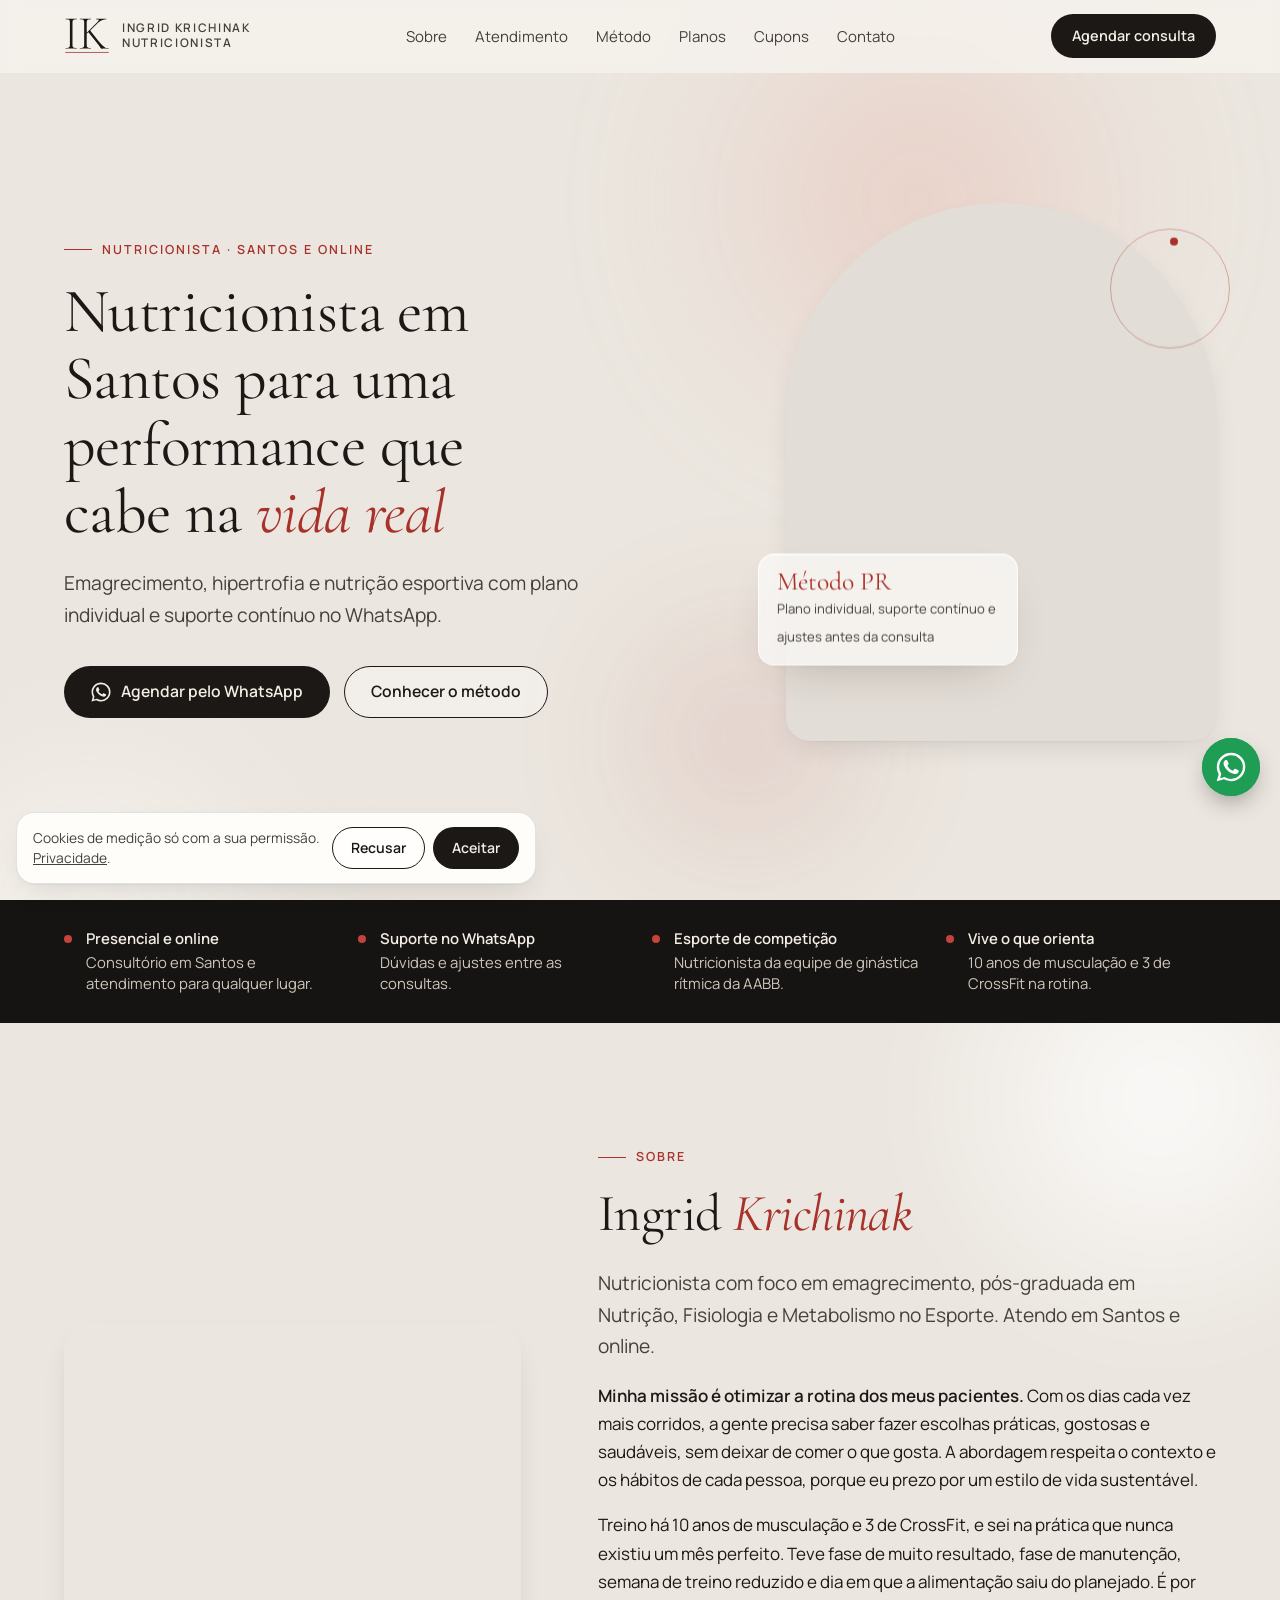
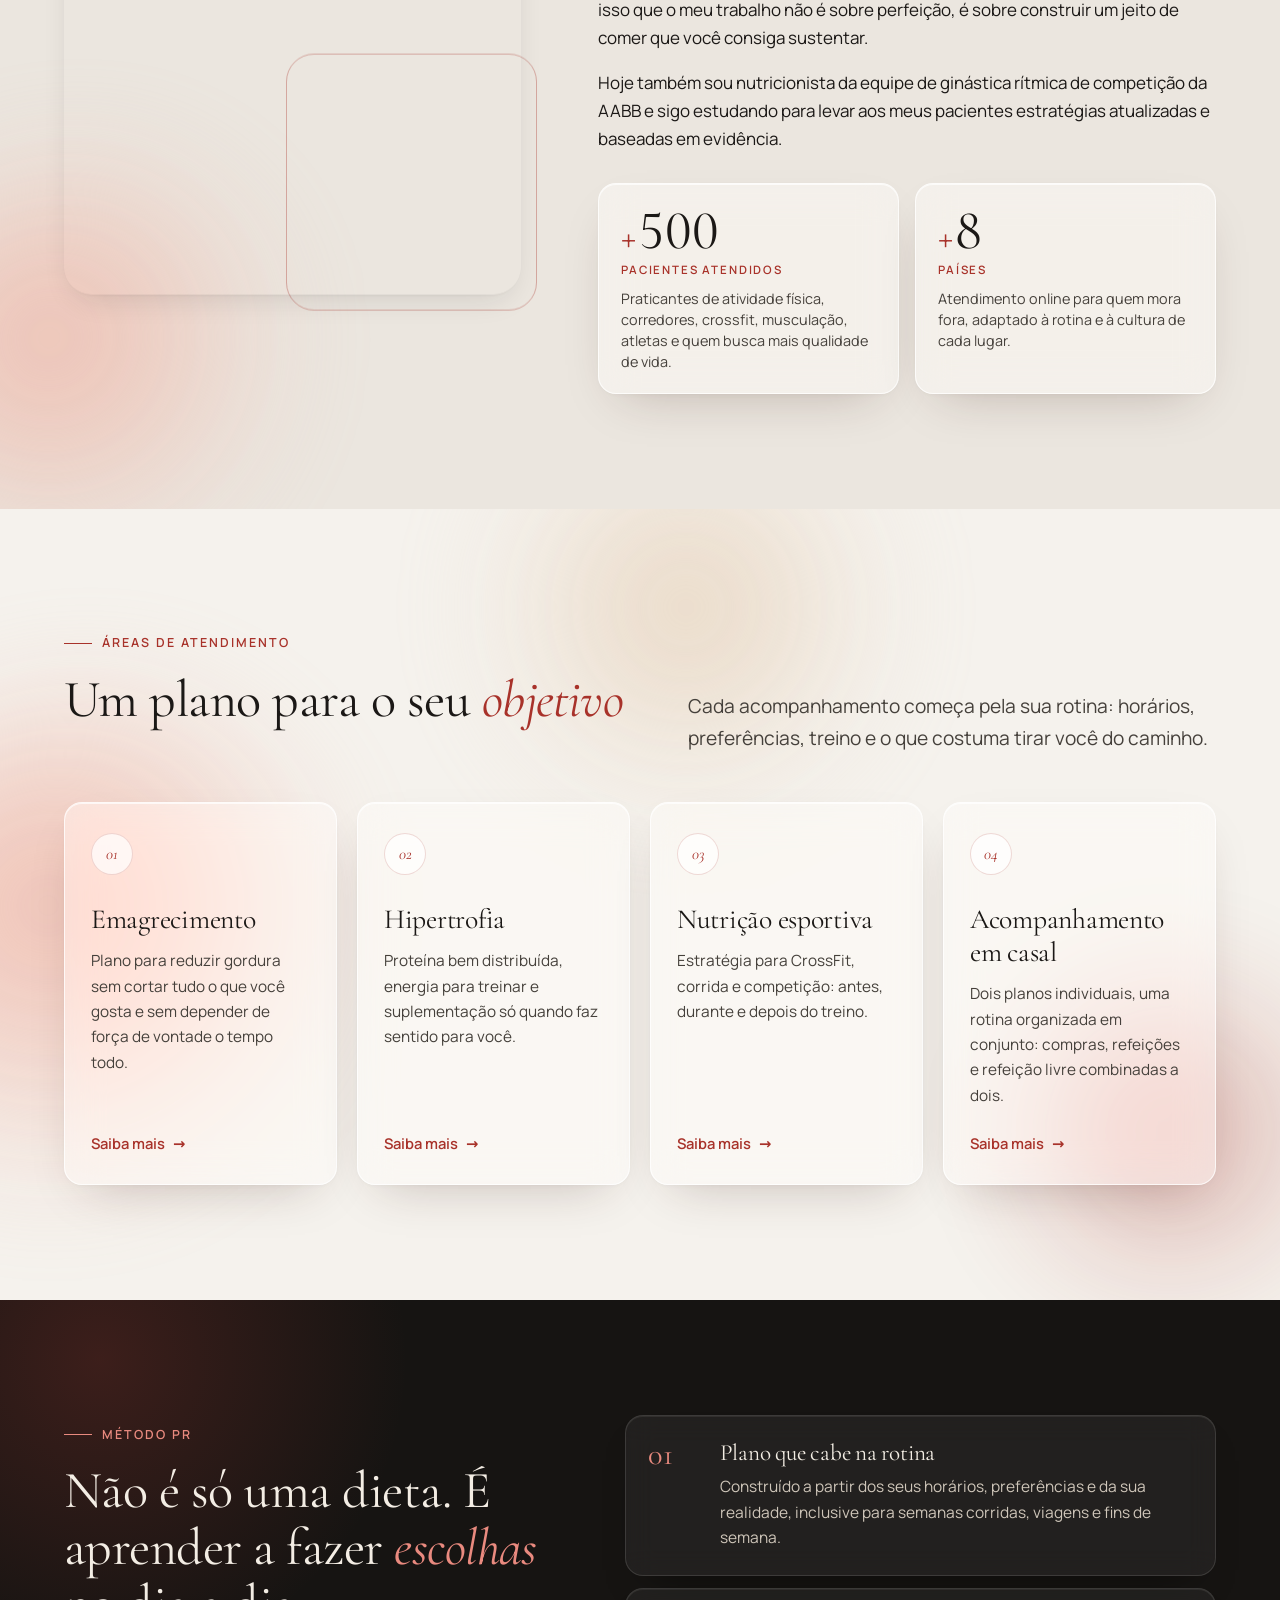
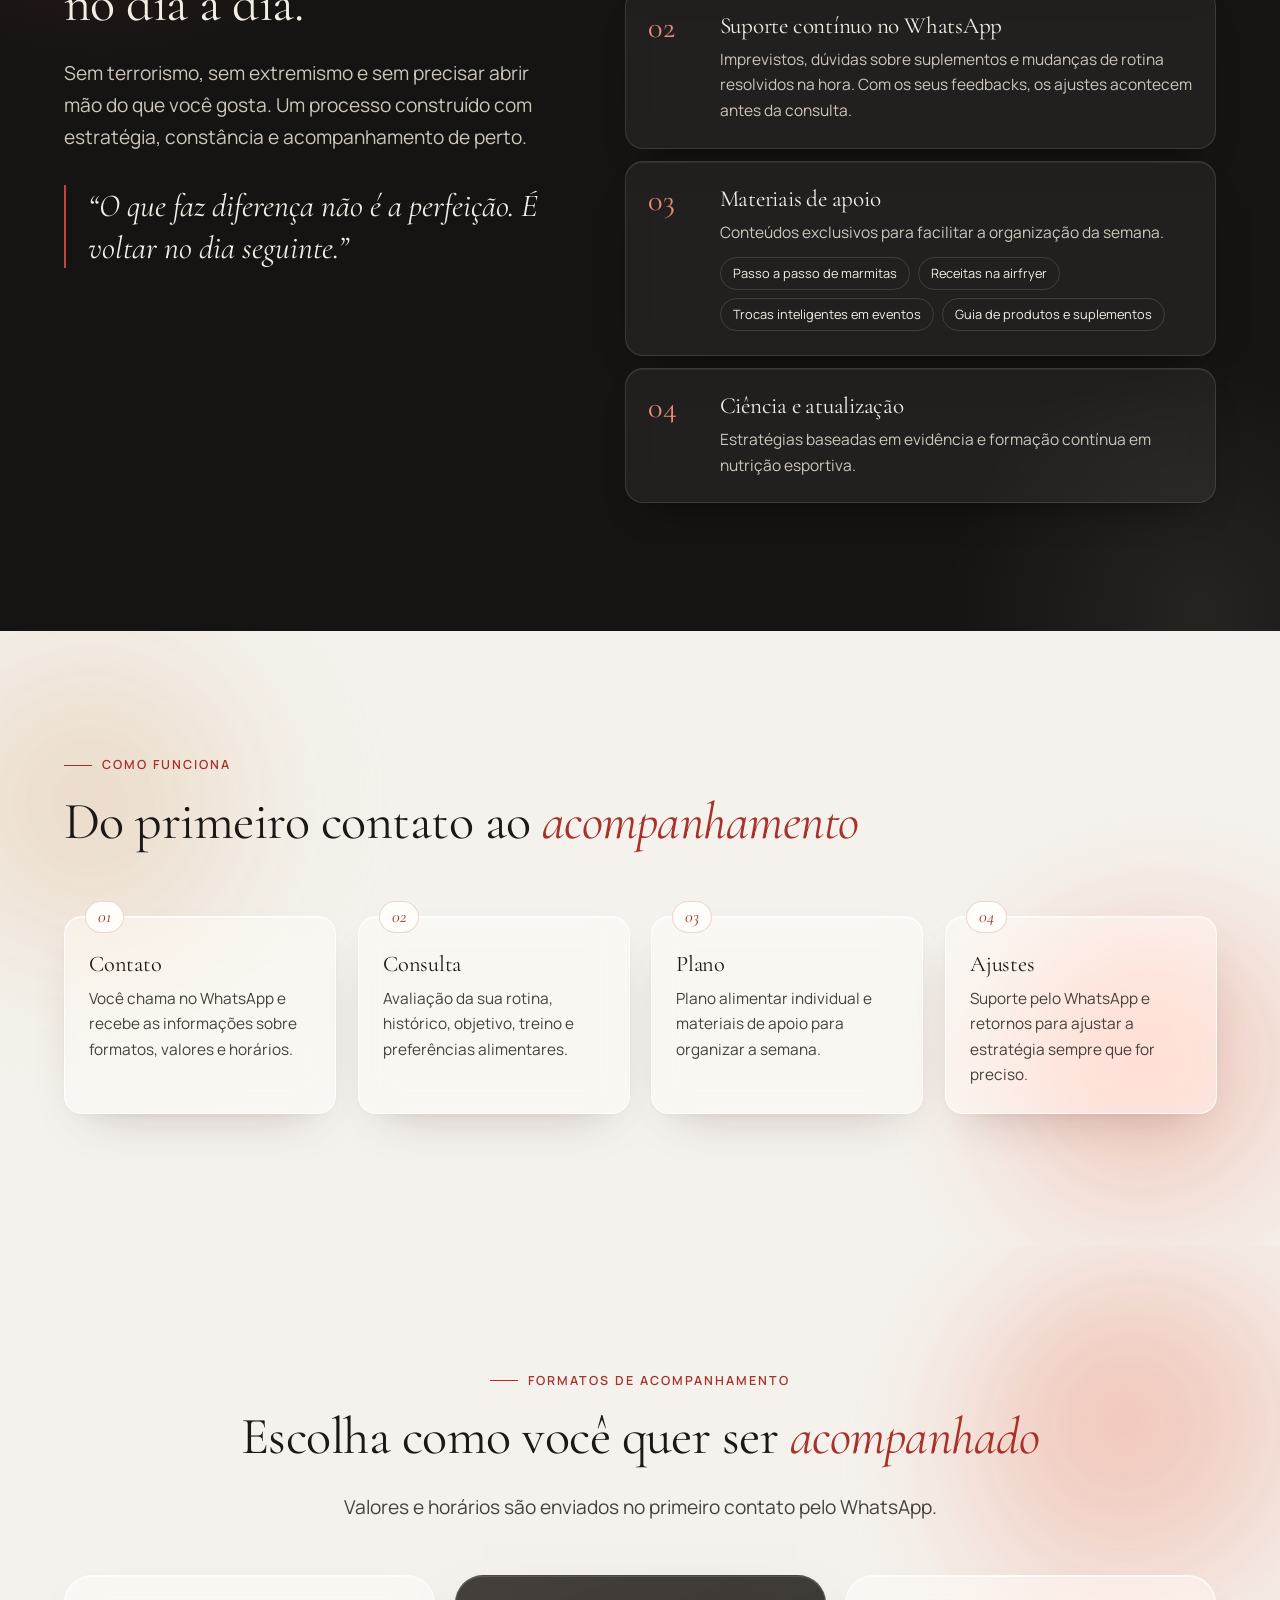
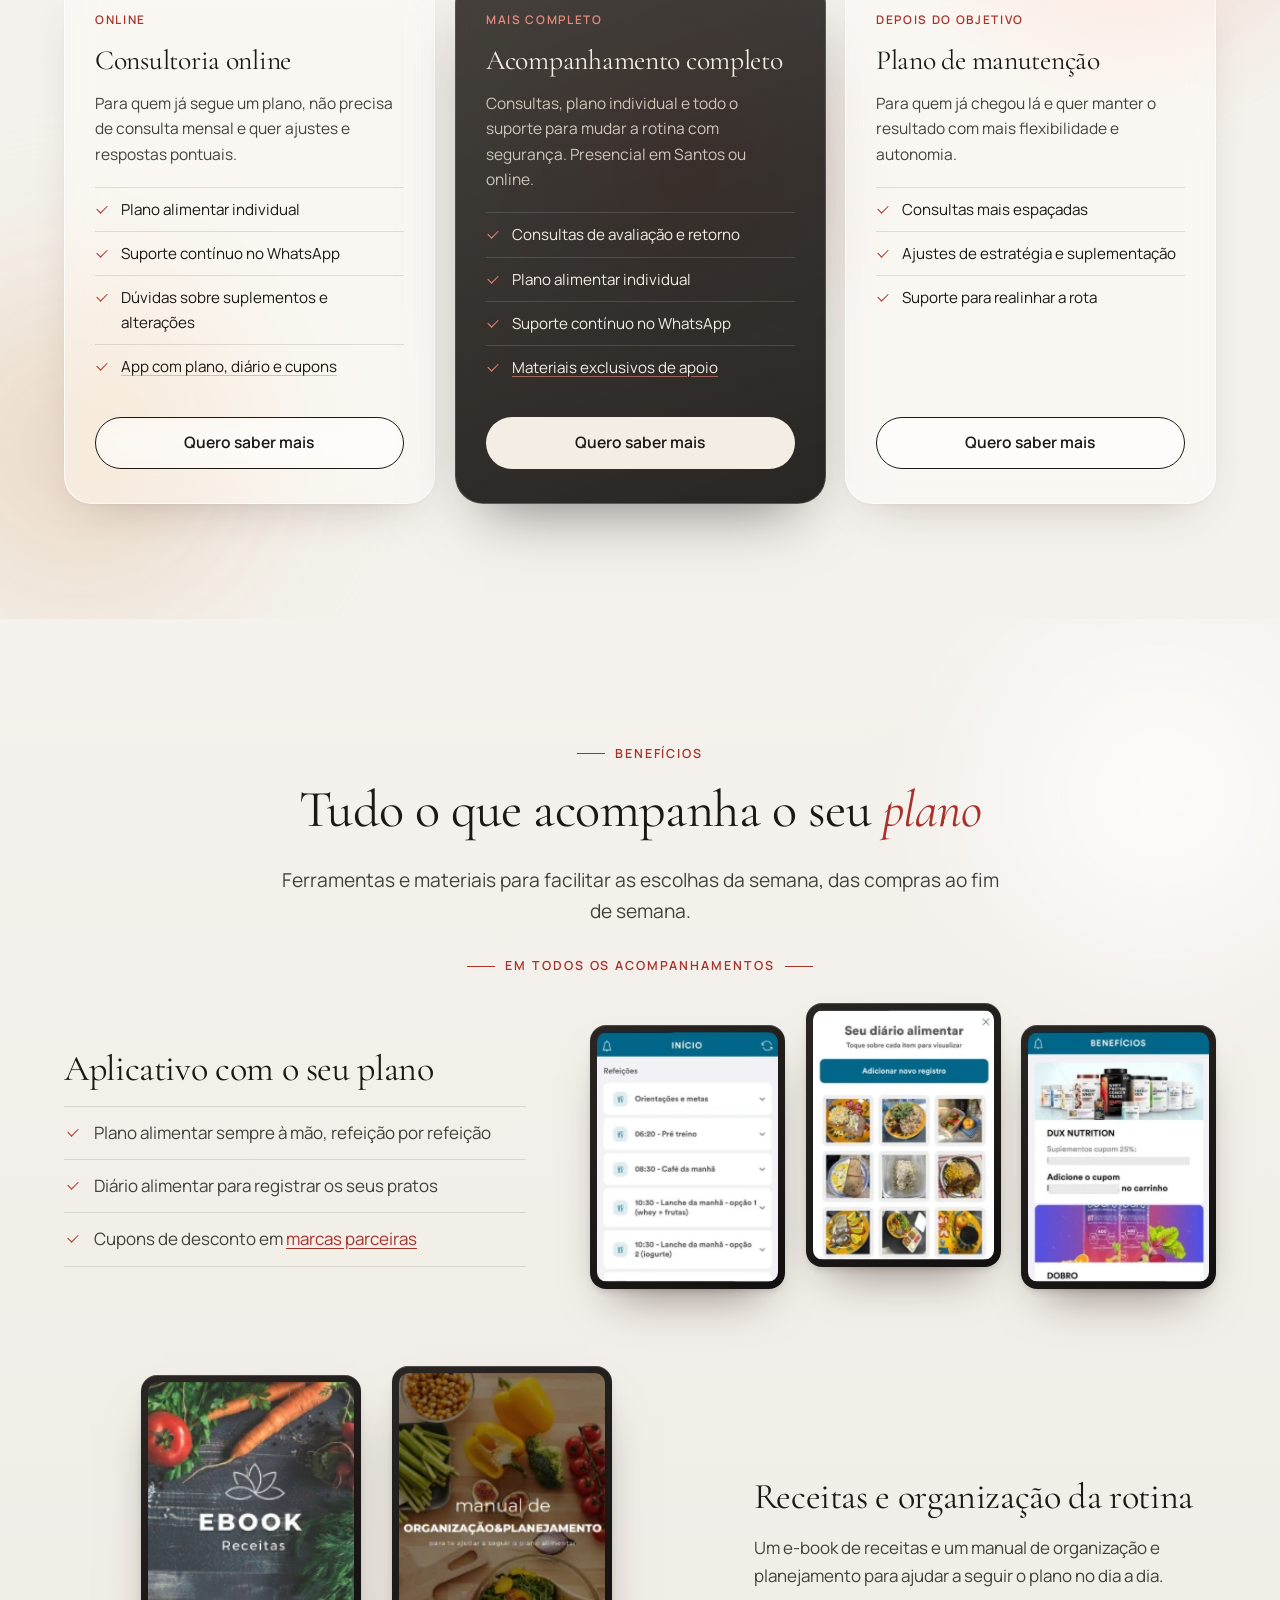
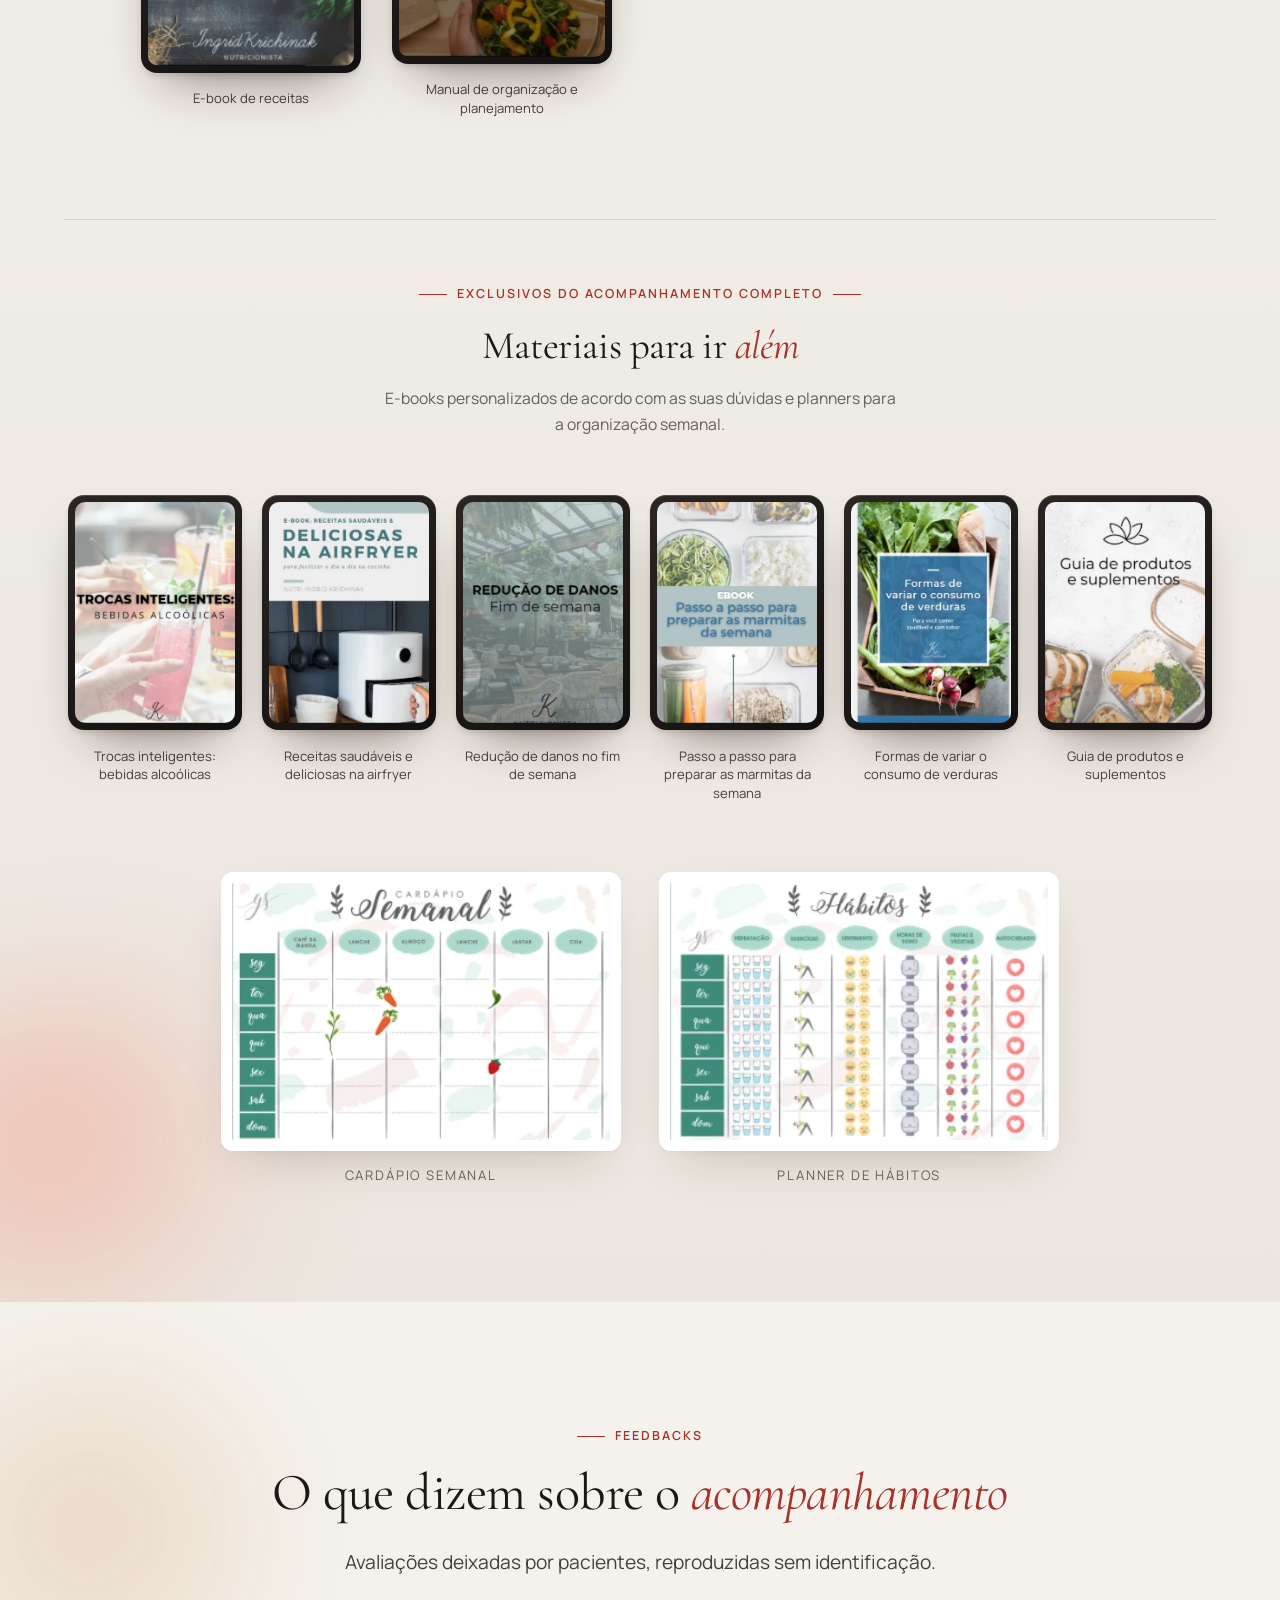
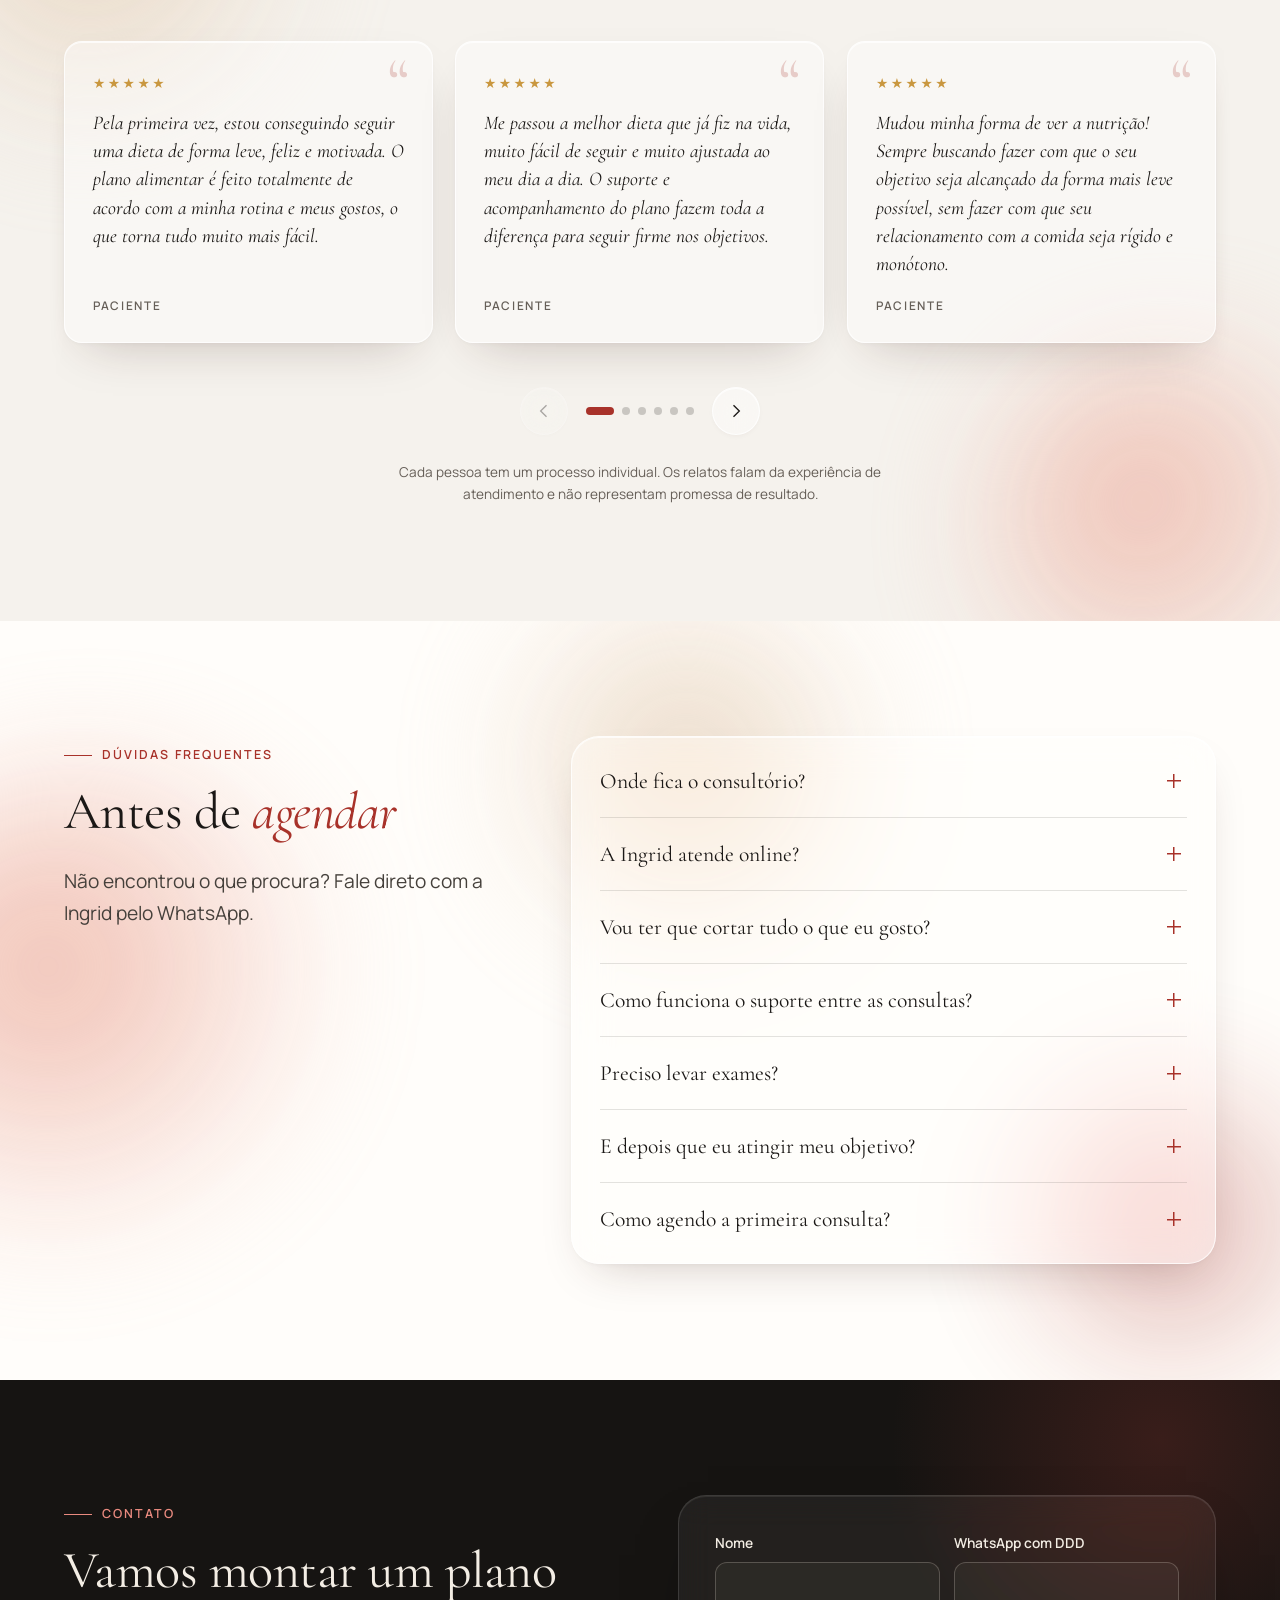
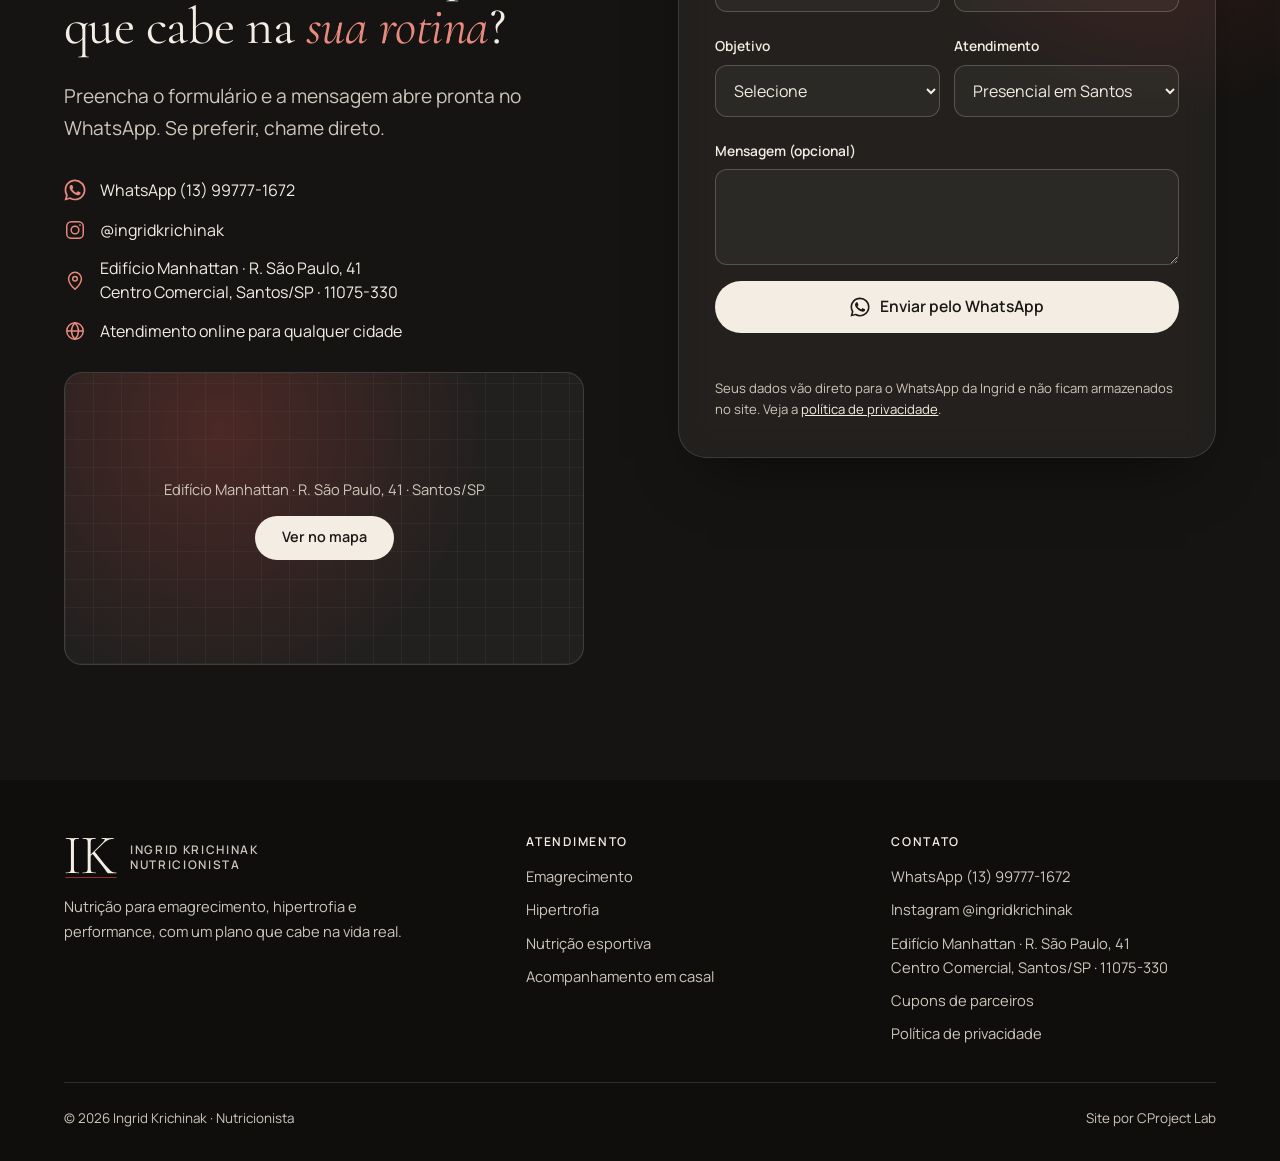
==== commit 56b3cca3: "Home: feedbacks logo antes das dúvidas Co-Authored-By: Claude Opus 5.5 <noreply@anthropic.com> Claud" ====
--- a/index.html
+++ b/index.html
@@ -28,9 +28,9 @@
 <link rel="preload" href="/assets/fonts/cormorant-400.woff2" as="font" type="font/woff2" crossorigin>
 <link rel="preload" href="/assets/fonts/manrope-400.woff2" as="font" type="font/woff2" crossorigin>
 <link rel="preload" as="image" href="/assets/img/ingrid-blazer-960.webp" media="(min-width:601px)" fetchpriority="high"><link rel="preload" as="image" href="/assets/img/ingrid-blazer-600.webp" media="(max-width:600px)" fetchpriority="high">
-<link rel="stylesheet" href="/assets/site.css?v=202611162146">
+<link rel="stylesheet" href="/assets/site.css?v=202611162150">
 <script src="/assets/vendor/lenis.min.js" defer></script>
-<script src="/assets/site.js?v=202611162146" defer></script>
+<script src="/assets/site.js?v=202611162150" defer></script>
 <script type="application/ld+json">{"@context": "https://schema.org", "@type": ["MedicalBusiness", "LocalBusiness"], "@id": "https://ingrid-krichinak.vercel.app/#negocio", "name": "Ingrid Krichinak Nutricionista", "description": "Nutricionista em Santos e online: emagrecimento, hipertrofia, nutrição esportiva e acompanhamento em casal.", "url": "https://ingrid-krichinak.vercel.app/", "image": "https://ingrid-krichinak.vercel.app/assets/img/og.jpg", "logo": "https://ingrid-krichinak.vercel.app/assets/apple-touch-icon.png", "telephone": "+55-13-99777-1672", "medicalSpecialty": "Nutrition", "areaServed": [{"@type": "City", "name": "Santos"}, {"@type": "Country", "name": "Brasil"}], "address": {"@type": "PostalAddress", "addressLocality": "Santos", "addressRegion": "SP", "addressCountry": "BR", "streetAddress": "R. São Paulo, 41 - Edifício Manhattan", "postalCode": "11075-330"}, "sameAs": ["https://www.instagram.com/ingridkrichinak/"], "founder": {"@type": "Person", "name": "Ingrid Krichinak", "jobTitle": "Nutricionista"}, "hasMap": "https://www.google.com/maps/search/?api=1&query=Edif%C3%ADcio%20Manhattan%2C%20R.%20S%C3%A3o%20Paulo%2C%2041%2C%20Santos%20-%20SP%2C%2011075-330"}</script>
 <script type="application/ld+json">{"@context": "https://schema.org", "@type": "WebSite", "@id": "https://ingrid-krichinak.vercel.app/#site", "url": "https://ingrid-krichinak.vercel.app/", "name": "Ingrid Krichinak Nutricionista", "inLanguage": "pt-BR"}</script>
 <script type="application/ld+json">{"@context": "https://schema.org", "@type": "FAQPage", "mainEntity": [{"@type": "Question", "name": "Onde fica o consultório?", "acceptedAnswer": {"@type": "Answer", "text": "No Edifício Manhattan, na R. São Paulo, 41, Centro Comercial, em Santos/SP (CEP 11075-330). Também há atendimento online para qualquer cidade."}}, {"@type": "Question", "name": "A Ingrid atende online?", "acceptedAnswer": {"@type": "Answer", "text": "Sim. O atendimento é presencial em Santos e online para qualquer cidade ou país, com o mesmo cuidado e o mesmo suporte pelo WhatsApp."}}, {"@type": "Question", "name": "Vou ter que cortar tudo o que eu gosto?", "acceptedAnswer": {"@type": "Answer", "text": "Não. O plano é construído com base na sua rotina e nas suas preferências. A proposta é aprender a fazer escolhas no dia a dia, sem extremismo e sem terrorismo nutricional."}}, {"@type": "Question", "name": "Como funciona o suporte entre as consultas?", "acceptedAnswer": {"@type": "Answer", "text": "Você conta com suporte contínuo pelo WhatsApp para dúvidas, imprevistos e ajustes. Com os feedbacks frequentes, é possível ajustar o plano antes mesmo da próxima consulta."}}, {"@type": "Question", "name": "Preciso levar exames?", "acceptedAnswer": {"@type": "Answer", "text": "Se você tiver exames recentes, leve. Quando necessário, a Ingrid pode solicitar exames laboratoriais para complementar a avaliação."}}, {"@type": "Question", "name": "E depois que eu atingir meu objetivo?", "acceptedAnswer": {"@type": "Answer", "text": "Existe o plano de manutenção, com consultas mais espaçadas e suporte para ajustar estratégias. A ideia é construir autonomia sem perder a direção."}}, {"@type": "Question", "name": "Como agendo a primeira consulta?", "acceptedAnswer": {"@type": "Answer", "text": "Pelo WhatsApp (13) 99777-1672. Você recebe as informações sobre formatos, valores e horários disponíveis."}}]}</script>
@@ -138,23 +138,6 @@
   </div>
 </section>
 
-<section class="section has-orbs" id="depoimentos" aria-labelledby="dep-t">
-  <div class="orbs" aria-hidden="true"><span class="orb sand float" data-depth="0.5" style="width:460px;height:460px;left:-140px;top:-80px"></span><span class="orb rose float slow" data-depth="-0.5" style="width:400px;height:400px;right:-100px;bottom:-120px"></span></div>
-  <div class="container">
-    <div class="section-head center"><span class="eyebrow">Feedbacks</span><h2 id="dep-t">O que dizem sobre o <em>acompanhamento</em></h2>
-    <p class="lead">Avaliações deixadas por pacientes, reproduzidas sem identificação.</p></div>
-    <div class="carousel" data-carousel>
-      <div class="carousel-track" tabindex="0" role="region" aria-roledescription="carrossel" aria-label="Feedbacks de pacientes" data-lenis-prevent><figure class="card testimonial reveal"><span class="stars" aria-label="5 de 5 estrelas">★★★★★</span><blockquote><p>Pela primeira vez, estou conseguindo seguir uma dieta de forma leve, feliz e motivada. O plano alimentar é feito totalmente de acordo com a minha rotina e meus gostos, o que torna tudo muito mais fácil.</p></blockquote><figcaption>Paciente</figcaption></figure><figure class="card testimonial reveal"><span class="stars" aria-label="5 de 5 estrelas">★★★★★</span><blockquote><p>Me passou a melhor dieta que já fiz na vida, muito fácil de seguir e muito ajustada ao meu dia a dia. O suporte e acompanhamento do plano fazem toda a diferença para seguir firme nos objetivos.</p></blockquote><figcaption>Paciente</figcaption></figure><figure class="card testimonial reveal"><span class="stars" aria-label="5 de 5 estrelas">★★★★★</span><blockquote><p>Mudou minha forma de ver a nutrição! Sempre buscando fazer com que o seu objetivo seja alcançado da forma mais leve possível, sem fazer com que seu relacionamento com a comida seja rígido e monótono.</p></blockquote><figcaption>Paciente</figcaption></figure><figure class="card testimonial reveal"><span class="stars" aria-label="5 de 5 estrelas">★★★★★</span><blockquote><p>Muito atenciosa, cuida muito bem do paciente, sempre perguntando como as coisas estão no plano, se tem alguma dúvida, algum problema. Podem ir sem medo.</p></blockquote><figcaption>Paciente</figcaption></figure><figure class="card testimonial reveal"><span class="stars" aria-label="5 de 5 estrelas">★★★★★</span><blockquote><p>O plano alimentar é leve, sem aquelas restrições malucas, e adaptado ao que gostamos de comer. No plano temos diversas opções de substituição e também dicas de receitas.</p></blockquote><figcaption>Paciente</figcaption></figure><figure class="card testimonial reveal"><span class="stars" aria-label="5 de 5 estrelas">★★★★★</span><blockquote><p>Além dela ser atenciosa, profissional e presente, me sinto muito mais segura e confiante para seguir com meus objetivos, podendo entender melhor sobre alimentação e estilo de vida.</p></blockquote><figcaption>Paciente</figcaption></figure><figure class="card testimonial reveal"><span class="stars" aria-label="5 de 5 estrelas">★★★★★</span><blockquote><p>Excelente profissional, muito atenciosa, competente e atualizada. Atendimento personalizado e respeitando sempre as preferências e rotina de vida.</p></blockquote><figcaption>Paciente</figcaption></figure><figure class="card testimonial reveal"><span class="stars" aria-label="5 de 5 estrelas">★★★★★</span><blockquote><p>Ela explica tudo de um jeito simples. Os e-books dela são super completos e me ajudam muito, algo que nunca vi em outras nutris.</p></blockquote><figcaption>Paciente</figcaption></figure></div>
-      <div class="carousel-ui">
-        <button class="carousel-btn" type="button" data-dir="-1" aria-label="Feedback anterior"><svg viewBox="0 0 24 24" fill="none" stroke="currentColor" stroke-width="1.6" aria-hidden="true"><path d="M15 5l-7 7 7 7"/></svg></button>
-        <div class="carousel-dots" role="tablist" aria-label="Escolher feedback"></div>
-        <button class="carousel-btn" type="button" data-dir="1" aria-label="Próximo feedback"><svg viewBox="0 0 24 24" fill="none" stroke="currentColor" stroke-width="1.6" aria-hidden="true"><path d="M9 5l7 7-7 7"/></svg></button>
-      </div>
-    </div>
-    <p class="testimonials-note">Cada pessoa tem um processo individual. Os relatos falam da experiência de atendimento e não representam promessa de resultado.</p>
-  </div>
-</section>
-
 <section class="section has-orbs" aria-labelledby="como-t">
   <div class="orbs" aria-hidden="true"><span class="orb sand float" data-depth="0.5" style="width:460px;height:460px;left:-140px;top:-80px"></span><span class="orb rose float slow" data-depth="-0.5" style="width:400px;height:400px;right:-100px;bottom:-120px"></span></div>
   <div class="container">
@@ -235,6 +218,23 @@
     <div class="tier-head premium reveal"><span class="eyebrow">Exclusivos do acompanhamento completo</span><h3>Materiais para ir <em>além</em></h3><p>E-books personalizados de acordo com as suas dúvidas e planners para a organização semanal.</p></div>
     <div class="ebooks" data-lenis-prevent><figure class="ebook reveal"><div class="tablet"><img src="/assets/img/materiais/trocas-inteligentes-bebidas.webp" width="188" height="255" alt="Capa do e-book Trocas inteligentes: bebidas alcoólicas" loading="lazy" decoding="async"><span class="glare" aria-hidden="true"></span></div><figcaption>Trocas inteligentes: bebidas alcoólicas</figcaption></figure><figure class="ebook reveal"><div class="tablet"><img src="/assets/img/materiais/receitas-airfryer.webp" width="188" height="255" alt="Capa do e-book Receitas saudáveis e deliciosas na airfryer" loading="lazy" decoding="async"><span class="glare" aria-hidden="true"></span></div><figcaption>Receitas saudáveis e deliciosas na airfryer</figcaption></figure><figure class="ebook reveal"><div class="tablet"><img src="/assets/img/materiais/reducao-de-danos-fim-de-semana.webp" width="188" height="255" alt="Capa do e-book Redução de danos no fim de semana" loading="lazy" decoding="async"><span class="glare" aria-hidden="true"></span></div><figcaption>Redução de danos no fim de semana</figcaption></figure><figure class="ebook reveal"><div class="tablet"><img src="/assets/img/materiais/marmitas-da-semana.webp" width="188" height="255" alt="Capa do e-book Passo a passo para preparar as marmitas da semana" loading="lazy" decoding="async"><span class="glare" aria-hidden="true"></span></div><figcaption>Passo a passo para preparar as marmitas da semana</figcaption></figure><figure class="ebook reveal"><div class="tablet"><img src="/assets/img/materiais/variar-verduras.webp" width="188" height="255" alt="Capa do e-book Formas de variar o consumo de verduras" loading="lazy" decoding="async"><span class="glare" aria-hidden="true"></span></div><figcaption>Formas de variar o consumo de verduras</figcaption></figure><figure class="ebook reveal"><div class="tablet"><img src="/assets/img/materiais/guia-produtos-suplementos.webp" width="188" height="255" alt="Capa do e-book Guia de produtos e suplementos" loading="lazy" decoding="async"><span class="glare" aria-hidden="true"></span></div><figcaption>Guia de produtos e suplementos</figcaption></figure></div>
     <div class="planners"><figure class="planner reveal"><img src="/assets/img/materiais/planner-cardapio-semanal.webp" width="340" height="237" alt="Cardápio semanal para imprimir e preencher na semana" loading="lazy" decoding="async"><figcaption>Cardápio semanal</figcaption></figure><figure class="planner reveal"><img src="/assets/img/materiais/planner-habitos.webp" width="333" height="237" alt="Planner de hábitos para imprimir e preencher na semana" loading="lazy" decoding="async"><figcaption>Planner de hábitos</figcaption></figure></div>
+  </div>
+</section>
+
+<section class="section has-orbs" id="depoimentos" aria-labelledby="dep-t">
+  <div class="orbs" aria-hidden="true"><span class="orb sand float" data-depth="0.5" style="width:460px;height:460px;left:-140px;top:-80px"></span><span class="orb rose float slow" data-depth="-0.5" style="width:400px;height:400px;right:-100px;bottom:-120px"></span></div>
+  <div class="container">
+    <div class="section-head center"><span class="eyebrow">Feedbacks</span><h2 id="dep-t">O que dizem sobre o <em>acompanhamento</em></h2>
+    <p class="lead">Avaliações deixadas por pacientes, reproduzidas sem identificação.</p></div>
+    <div class="carousel" data-carousel>
+      <div class="carousel-track" tabindex="0" role="region" aria-roledescription="carrossel" aria-label="Feedbacks de pacientes" data-lenis-prevent><figure class="card testimonial reveal"><span class="stars" aria-label="5 de 5 estrelas">★★★★★</span><blockquote><p>Pela primeira vez, estou conseguindo seguir uma dieta de forma leve, feliz e motivada. O plano alimentar é feito totalmente de acordo com a minha rotina e meus gostos, o que torna tudo muito mais fácil.</p></blockquote><figcaption>Paciente</figcaption></figure><figure class="card testimonial reveal"><span class="stars" aria-label="5 de 5 estrelas">★★★★★</span><blockquote><p>Me passou a melhor dieta que já fiz na vida, muito fácil de seguir e muito ajustada ao meu dia a dia. O suporte e acompanhamento do plano fazem toda a diferença para seguir firme nos objetivos.</p></blockquote><figcaption>Paciente</figcaption></figure><figure class="card testimonial reveal"><span class="stars" aria-label="5 de 5 estrelas">★★★★★</span><blockquote><p>Mudou minha forma de ver a nutrição! Sempre buscando fazer com que o seu objetivo seja alcançado da forma mais leve possível, sem fazer com que seu relacionamento com a comida seja rígido e monótono.</p></blockquote><figcaption>Paciente</figcaption></figure><figure class="card testimonial reveal"><span class="stars" aria-label="5 de 5 estrelas">★★★★★</span><blockquote><p>Muito atenciosa, cuida muito bem do paciente, sempre perguntando como as coisas estão no plano, se tem alguma dúvida, algum problema. Podem ir sem medo.</p></blockquote><figcaption>Paciente</figcaption></figure><figure class="card testimonial reveal"><span class="stars" aria-label="5 de 5 estrelas">★★★★★</span><blockquote><p>O plano alimentar é leve, sem aquelas restrições malucas, e adaptado ao que gostamos de comer. No plano temos diversas opções de substituição e também dicas de receitas.</p></blockquote><figcaption>Paciente</figcaption></figure><figure class="card testimonial reveal"><span class="stars" aria-label="5 de 5 estrelas">★★★★★</span><blockquote><p>Além dela ser atenciosa, profissional e presente, me sinto muito mais segura e confiante para seguir com meus objetivos, podendo entender melhor sobre alimentação e estilo de vida.</p></blockquote><figcaption>Paciente</figcaption></figure><figure class="card testimonial reveal"><span class="stars" aria-label="5 de 5 estrelas">★★★★★</span><blockquote><p>Excelente profissional, muito atenciosa, competente e atualizada. Atendimento personalizado e respeitando sempre as preferências e rotina de vida.</p></blockquote><figcaption>Paciente</figcaption></figure><figure class="card testimonial reveal"><span class="stars" aria-label="5 de 5 estrelas">★★★★★</span><blockquote><p>Ela explica tudo de um jeito simples. Os e-books dela são super completos e me ajudam muito, algo que nunca vi em outras nutris.</p></blockquote><figcaption>Paciente</figcaption></figure></div>
+      <div class="carousel-ui">
+        <button class="carousel-btn" type="button" data-dir="-1" aria-label="Feedback anterior"><svg viewBox="0 0 24 24" fill="none" stroke="currentColor" stroke-width="1.6" aria-hidden="true"><path d="M15 5l-7 7 7 7"/></svg></button>
+        <div class="carousel-dots" role="tablist" aria-label="Escolher feedback"></div>
+        <button class="carousel-btn" type="button" data-dir="1" aria-label="Próximo feedback"><svg viewBox="0 0 24 24" fill="none" stroke="currentColor" stroke-width="1.6" aria-hidden="true"><path d="M9 5l7 7-7 7"/></svg></button>
+      </div>
+    </div>
+    <p class="testimonials-note">Cada pessoa tem um processo individual. Os relatos falam da experiência de atendimento e não representam promessa de resultado.</p>
   </div>
 </section>
 
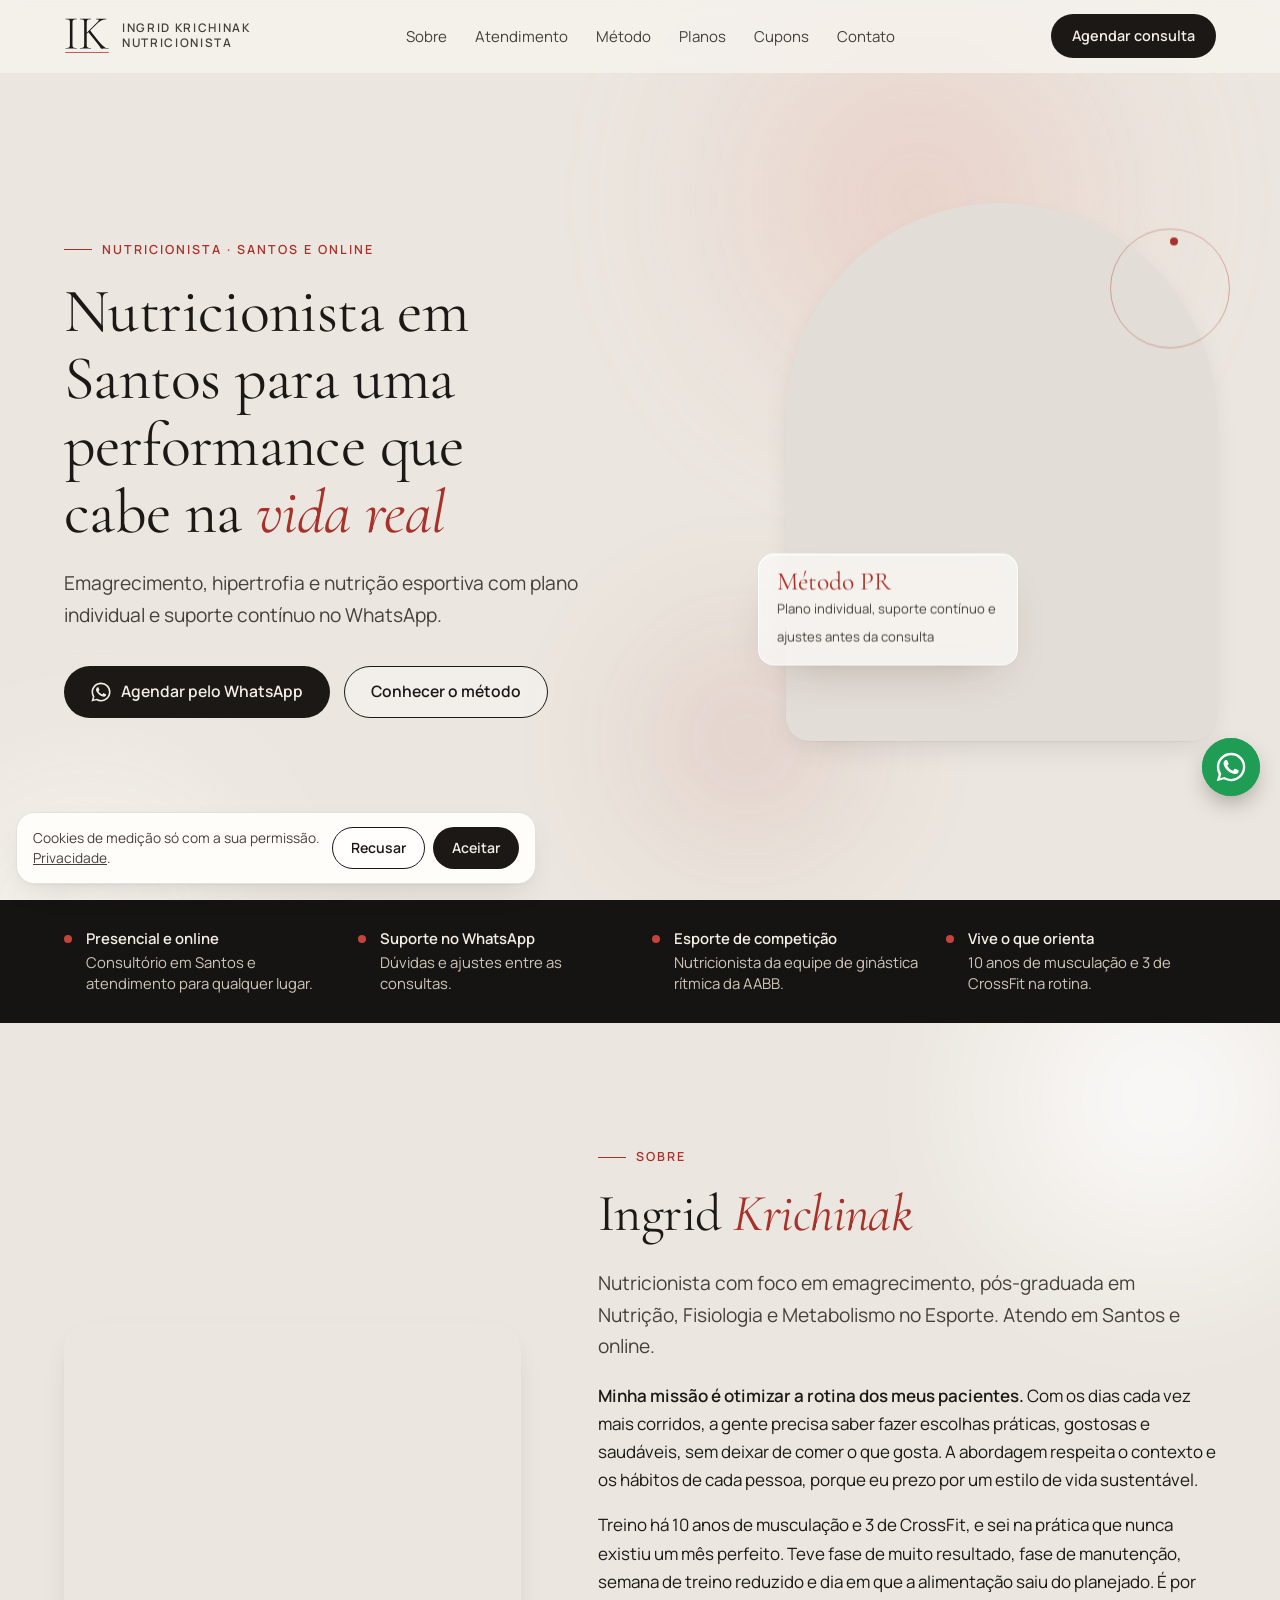
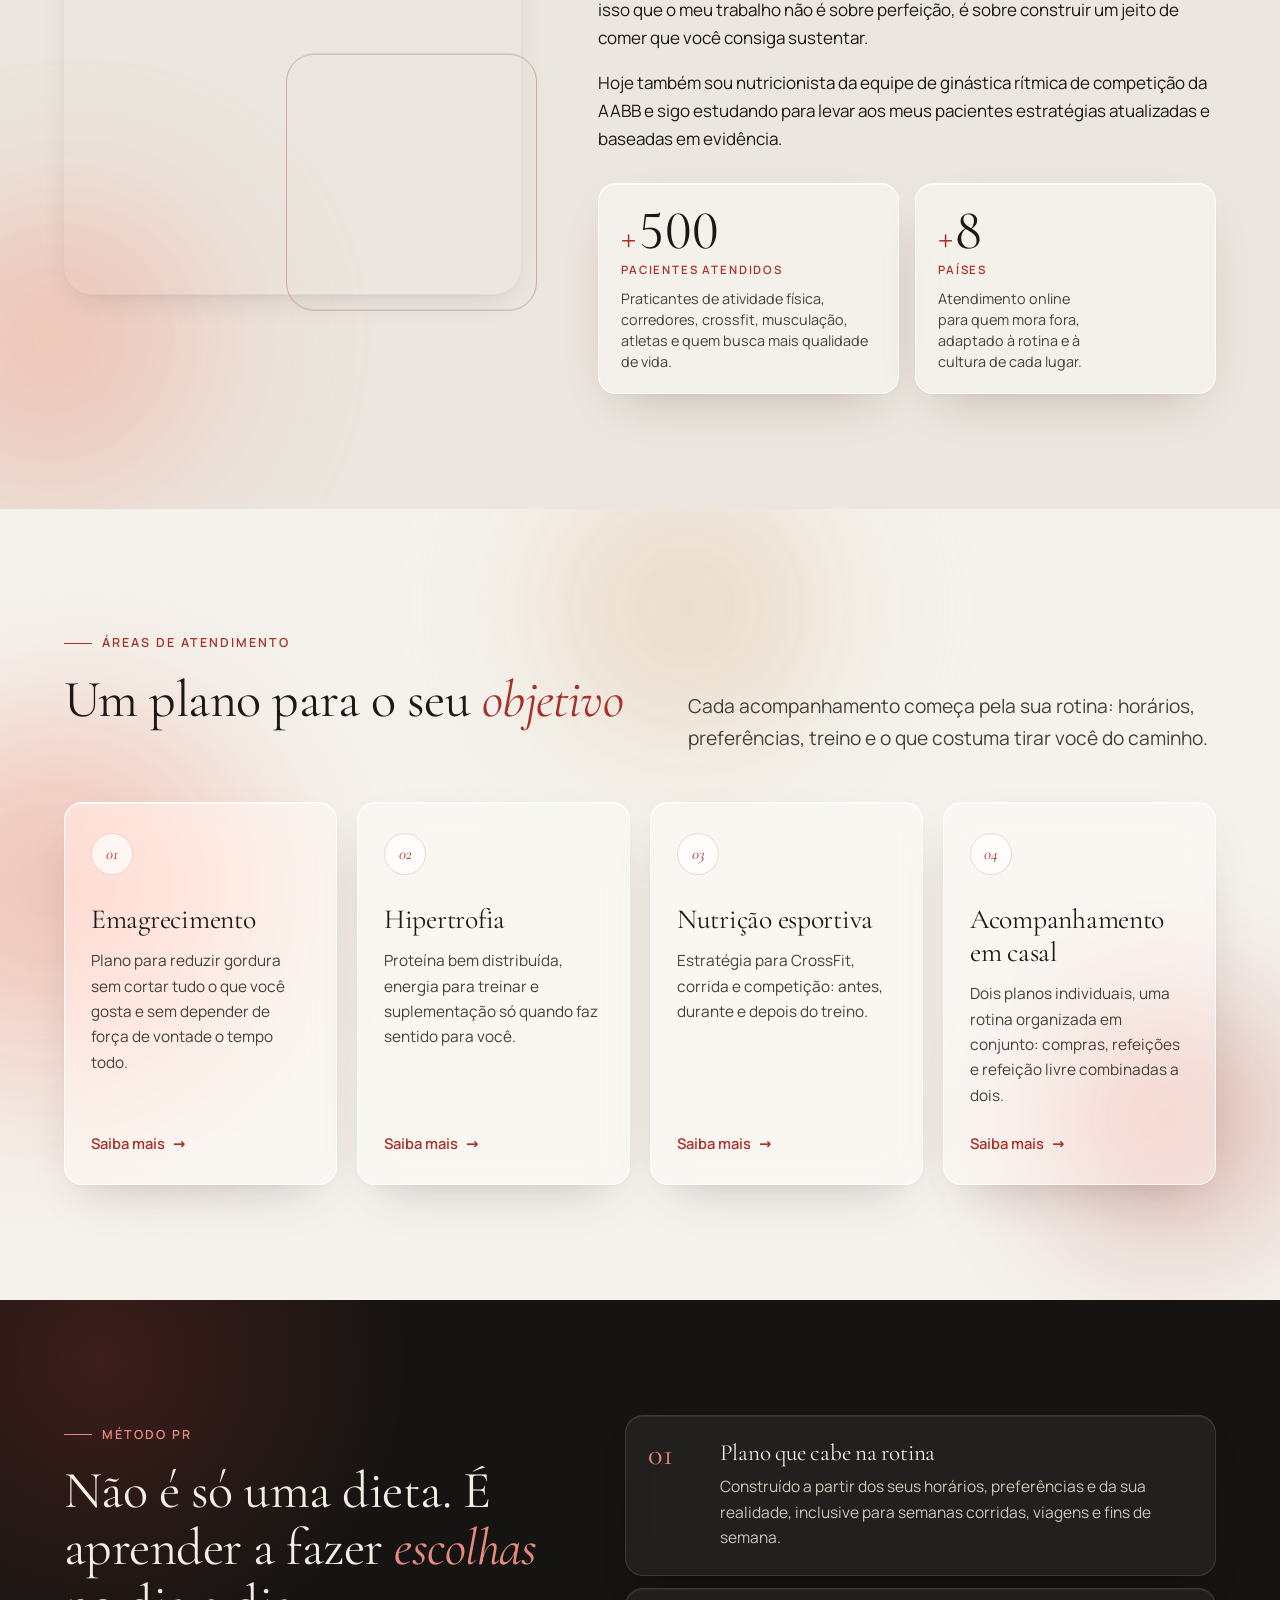
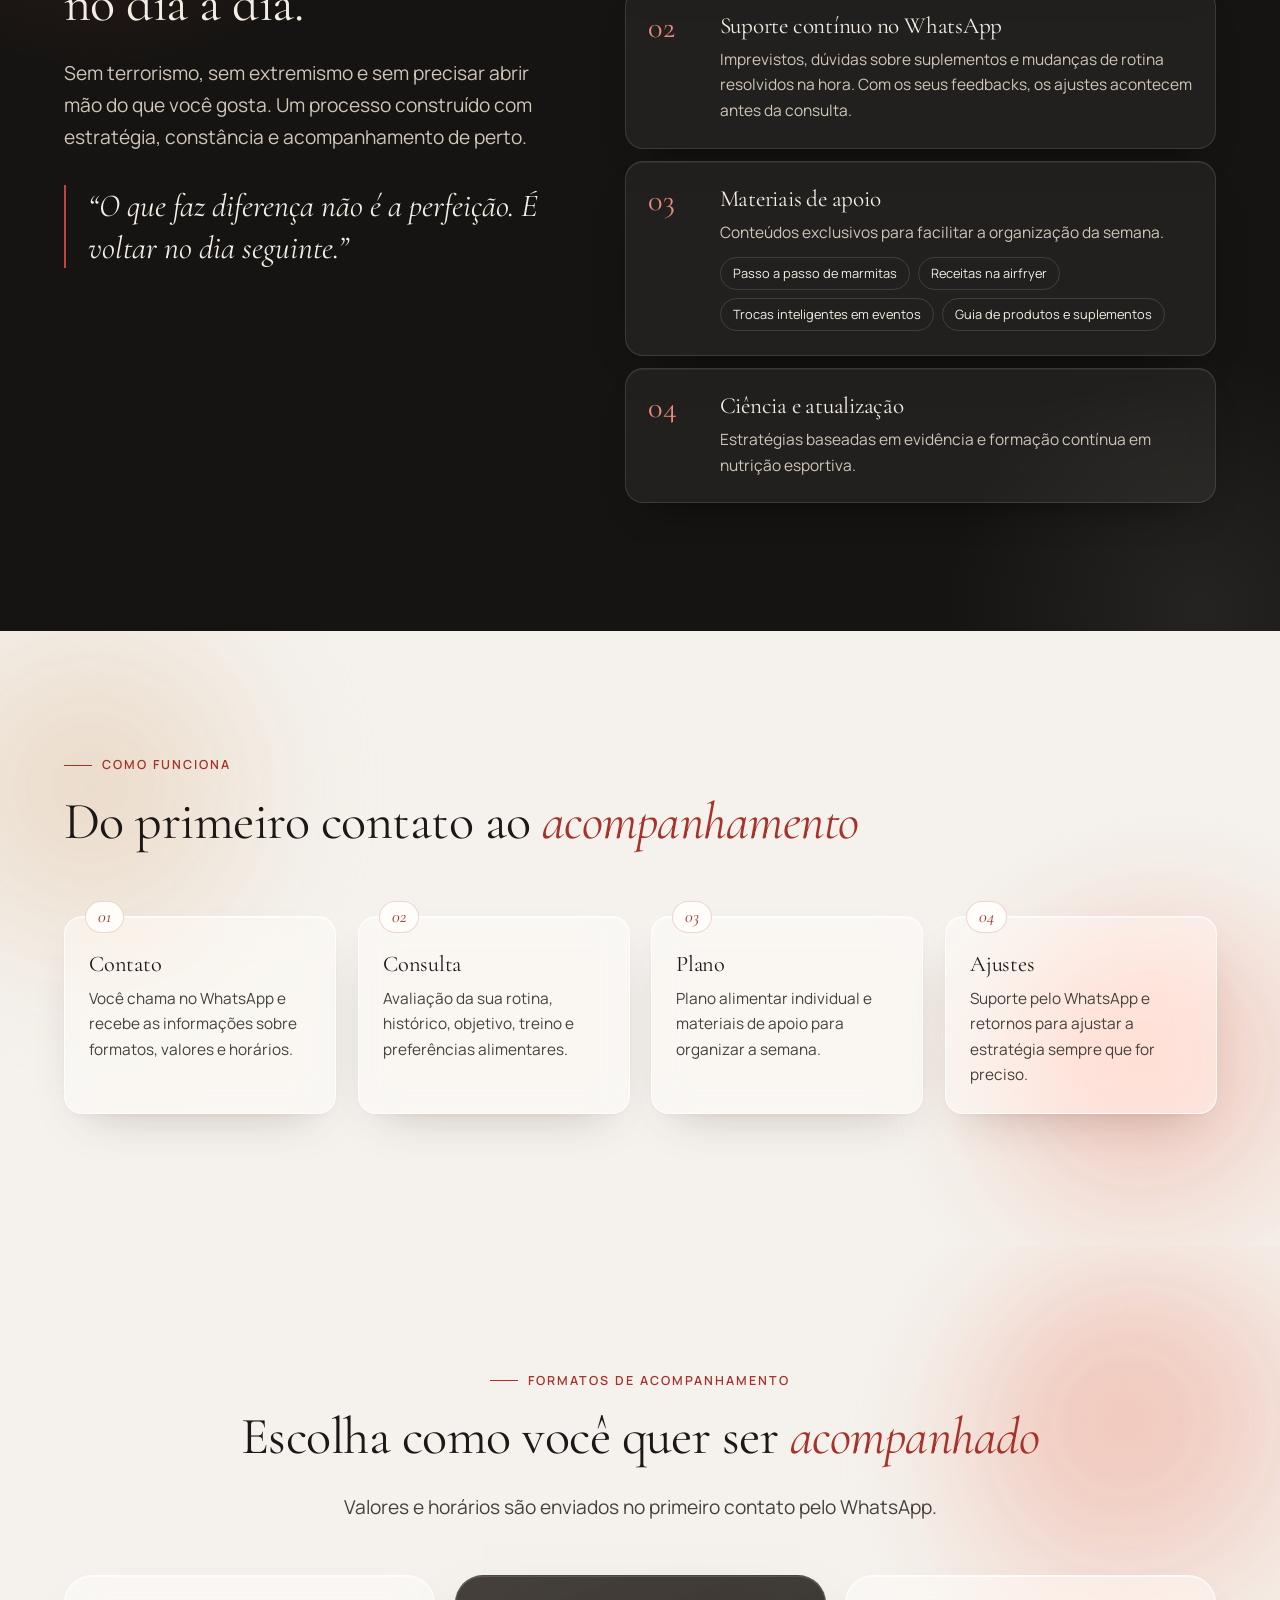
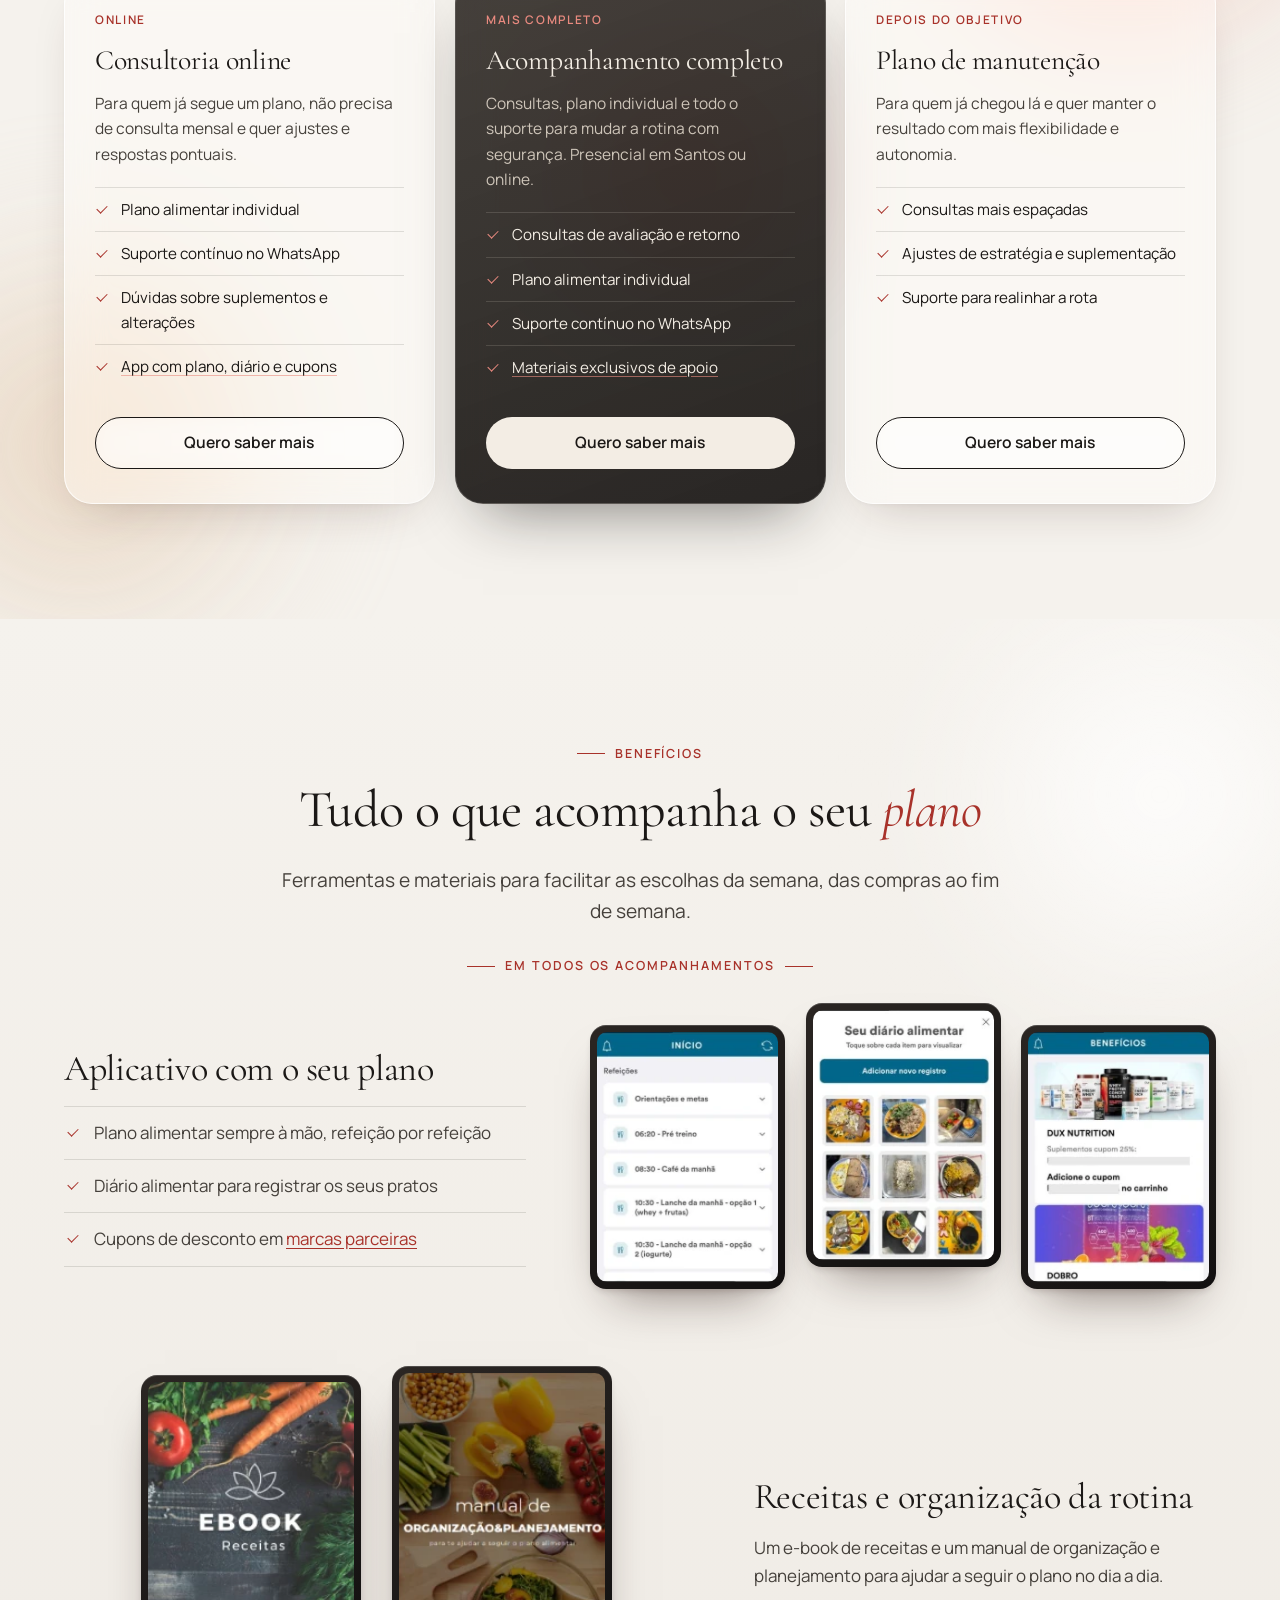
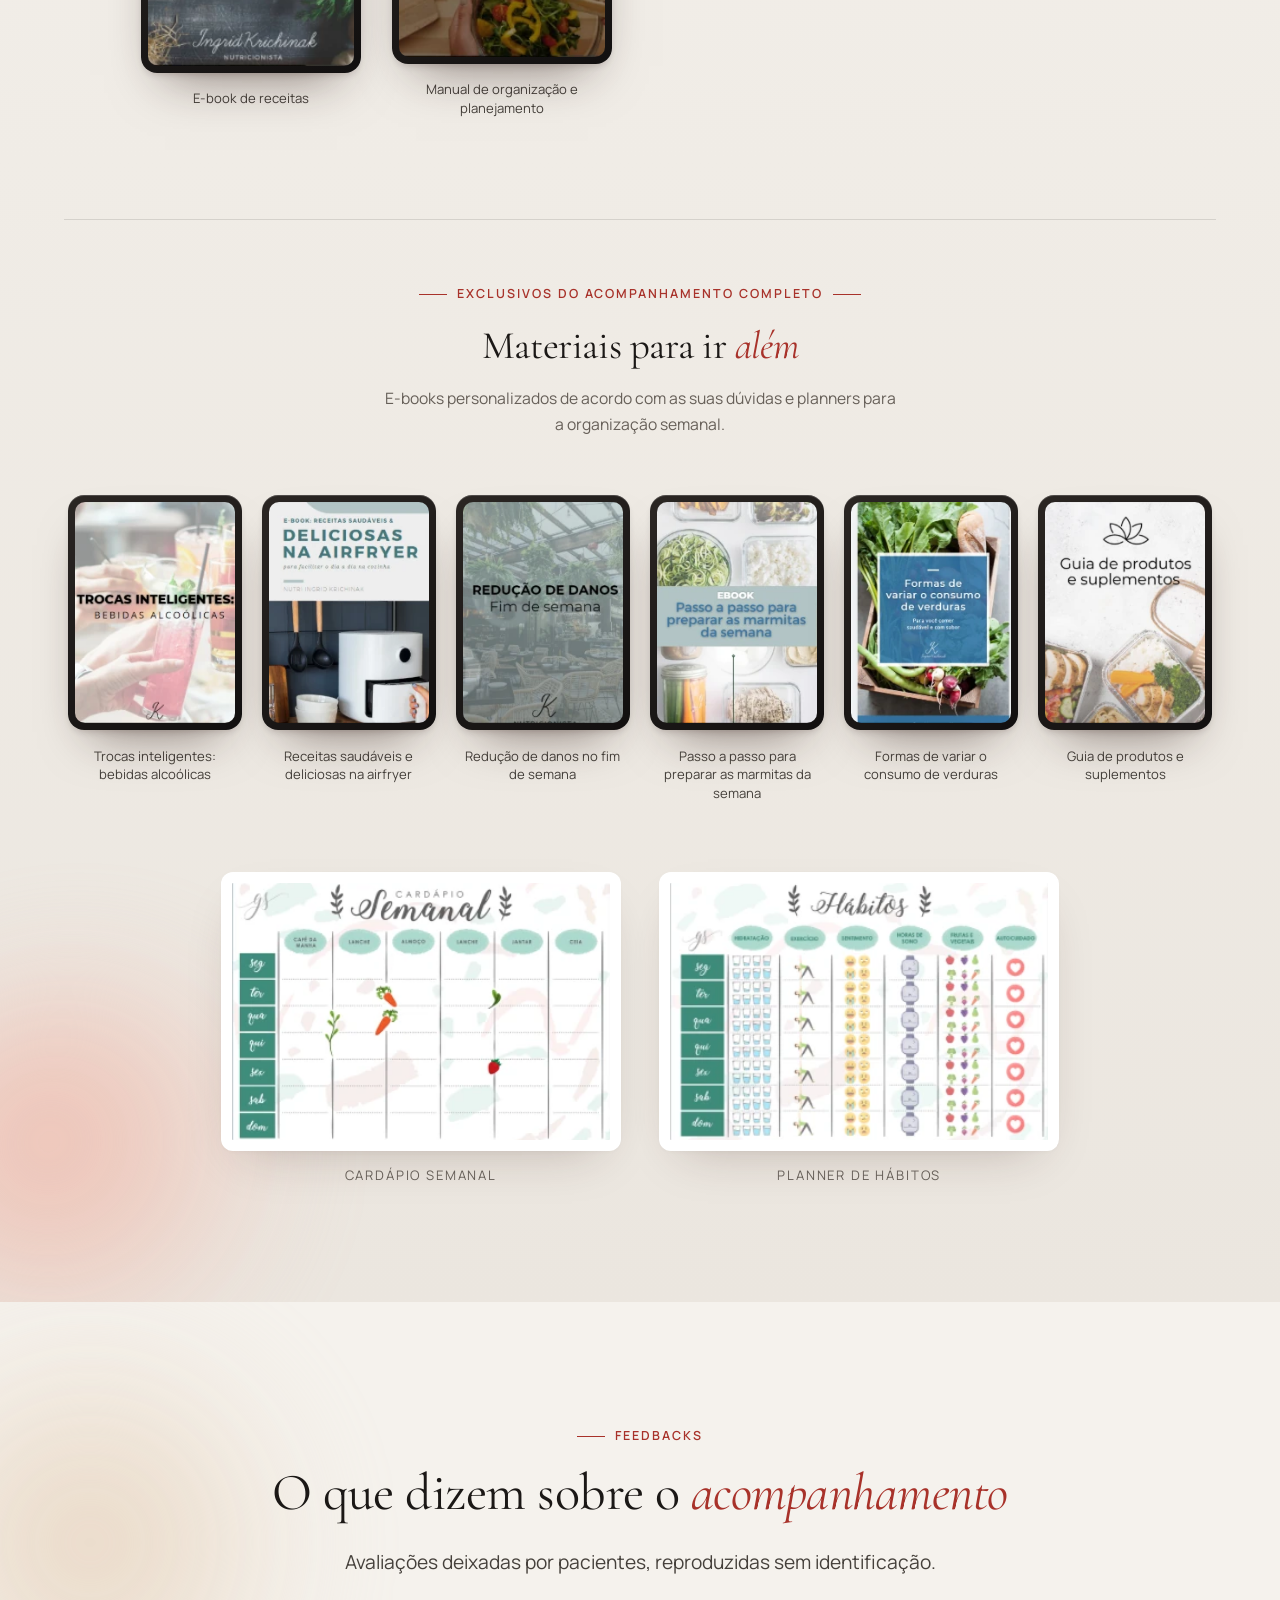
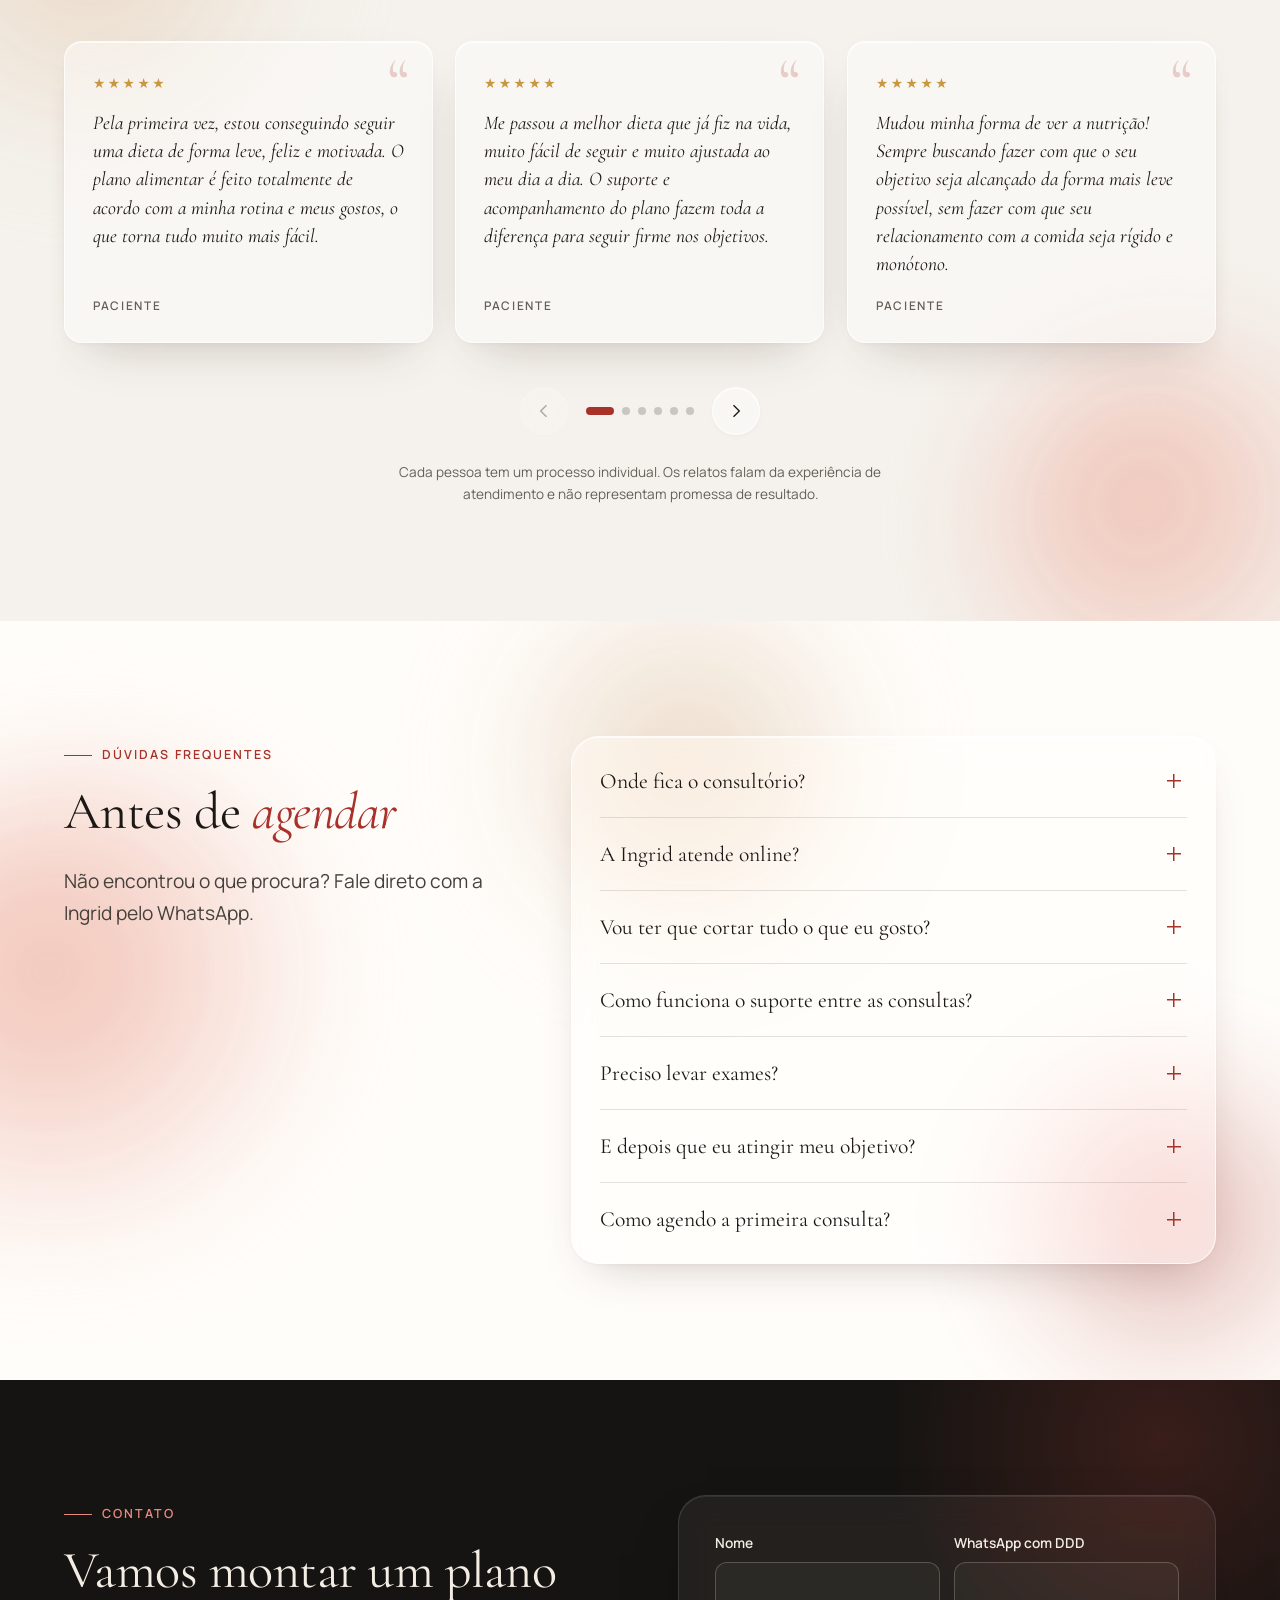
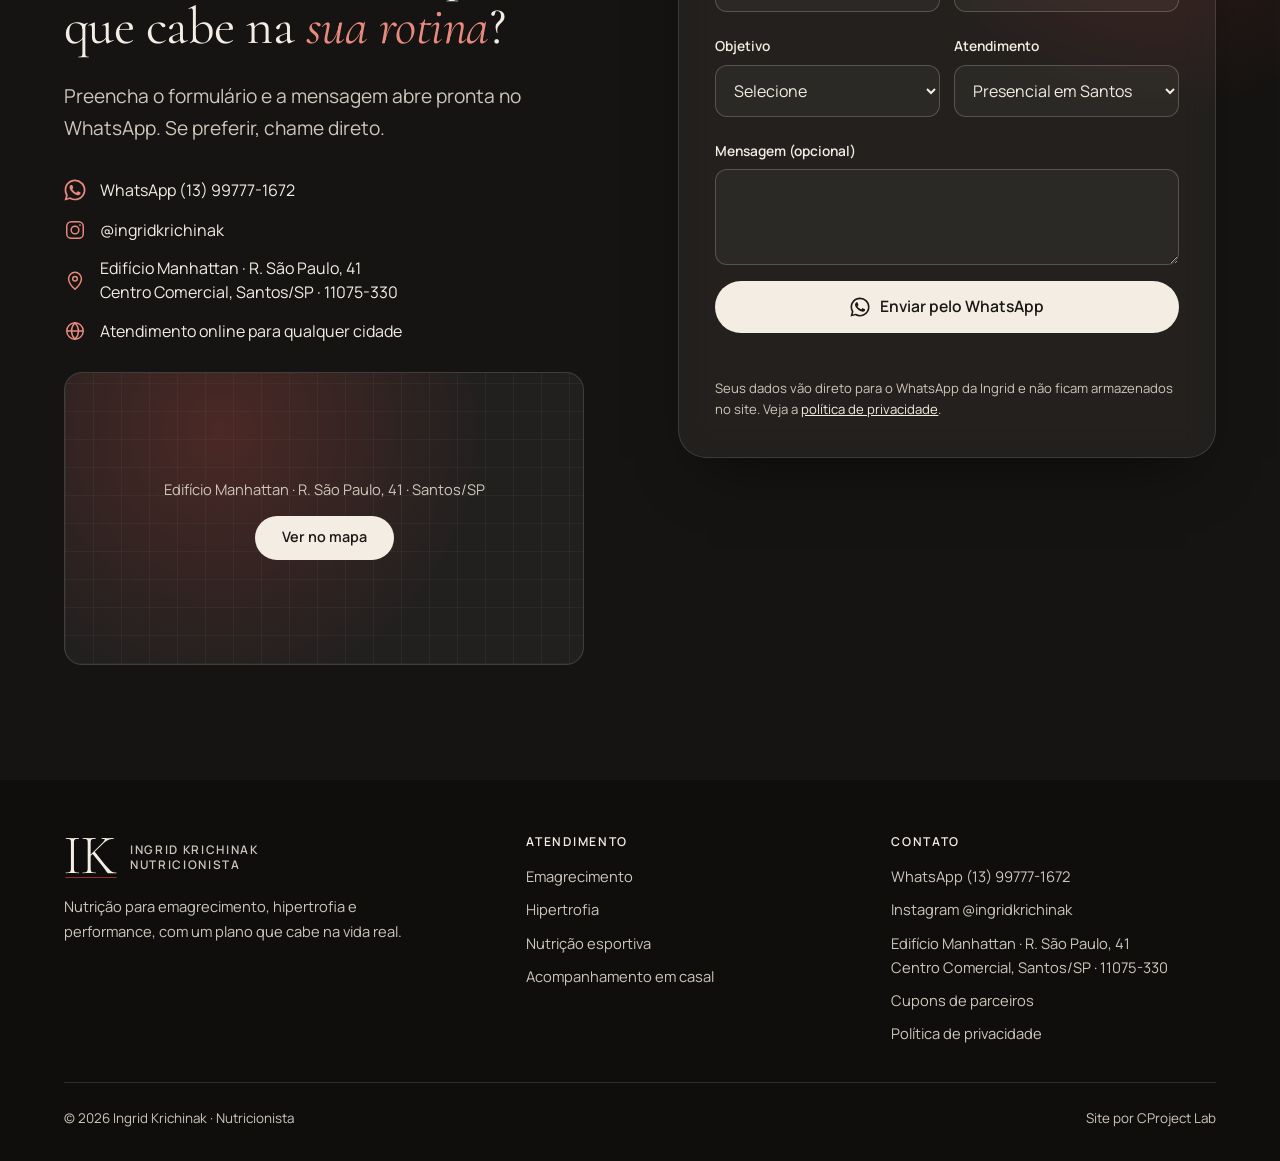
==== commit 42d75d66: "+8 países: globo pontilhado animado com conexões a partir de Santos - Canvas com pontos de terra (ca" ====
--- a/index.html
+++ b/index.html
@@ -28,9 +28,9 @@
 <link rel="preload" href="/assets/fonts/cormorant-400.woff2" as="font" type="font/woff2" crossorigin>
 <link rel="preload" href="/assets/fonts/manrope-400.woff2" as="font" type="font/woff2" crossorigin>
 <link rel="preload" as="image" href="/assets/img/ingrid-blazer-960.webp" media="(min-width:601px)" fetchpriority="high"><link rel="preload" as="image" href="/assets/img/ingrid-blazer-600.webp" media="(max-width:600px)" fetchpriority="high">
-<link rel="stylesheet" href="/assets/site.css?v=202611162150">
+<link rel="stylesheet" href="/assets/site.css?v=202611162153">
 <script src="/assets/vendor/lenis.min.js" defer></script>
-<script src="/assets/site.js?v=202611162150" defer></script>
+<script src="/assets/site.js?v=202611162153" defer></script>
 <script type="application/ld+json">{"@context": "https://schema.org", "@type": ["MedicalBusiness", "LocalBusiness"], "@id": "https://ingrid-krichinak.vercel.app/#negocio", "name": "Ingrid Krichinak Nutricionista", "description": "Nutricionista em Santos e online: emagrecimento, hipertrofia, nutrição esportiva e acompanhamento em casal.", "url": "https://ingrid-krichinak.vercel.app/", "image": "https://ingrid-krichinak.vercel.app/assets/img/og.jpg", "logo": "https://ingrid-krichinak.vercel.app/assets/apple-touch-icon.png", "telephone": "+55-13-99777-1672", "medicalSpecialty": "Nutrition", "areaServed": [{"@type": "City", "name": "Santos"}, {"@type": "Country", "name": "Brasil"}], "address": {"@type": "PostalAddress", "addressLocality": "Santos", "addressRegion": "SP", "addressCountry": "BR", "streetAddress": "R. São Paulo, 41 - Edifício Manhattan", "postalCode": "11075-330"}, "sameAs": ["https://www.instagram.com/ingridkrichinak/"], "founder": {"@type": "Person", "name": "Ingrid Krichinak", "jobTitle": "Nutricionista"}, "hasMap": "https://www.google.com/maps/search/?api=1&query=Edif%C3%ADcio%20Manhattan%2C%20R.%20S%C3%A3o%20Paulo%2C%2041%2C%20Santos%20-%20SP%2C%2011075-330"}</script>
 <script type="application/ld+json">{"@context": "https://schema.org", "@type": "WebSite", "@id": "https://ingrid-krichinak.vercel.app/#site", "url": "https://ingrid-krichinak.vercel.app/", "name": "Ingrid Krichinak Nutricionista", "inLanguage": "pt-BR"}</script>
 <script type="application/ld+json">{"@context": "https://schema.org", "@type": "FAQPage", "mainEntity": [{"@type": "Question", "name": "Onde fica o consultório?", "acceptedAnswer": {"@type": "Answer", "text": "No Edifício Manhattan, na R. São Paulo, 41, Centro Comercial, em Santos/SP (CEP 11075-330). Também há atendimento online para qualquer cidade."}}, {"@type": "Question", "name": "A Ingrid atende online?", "acceptedAnswer": {"@type": "Answer", "text": "Sim. O atendimento é presencial em Santos e online para qualquer cidade ou país, com o mesmo cuidado e o mesmo suporte pelo WhatsApp."}}, {"@type": "Question", "name": "Vou ter que cortar tudo o que eu gosto?", "acceptedAnswer": {"@type": "Answer", "text": "Não. O plano é construído com base na sua rotina e nas suas preferências. A proposta é aprender a fazer escolhas no dia a dia, sem extremismo e sem terrorismo nutricional."}}, {"@type": "Question", "name": "Como funciona o suporte entre as consultas?", "acceptedAnswer": {"@type": "Answer", "text": "Você conta com suporte contínuo pelo WhatsApp para dúvidas, imprevistos e ajustes. Com os feedbacks frequentes, é possível ajustar o plano antes mesmo da próxima consulta."}}, {"@type": "Question", "name": "Preciso levar exames?", "acceptedAnswer": {"@type": "Answer", "text": "Se você tiver exames recentes, leve. Quando necessário, a Ingrid pode solicitar exames laboratoriais para complementar a avaliação."}}, {"@type": "Question", "name": "E depois que eu atingir meu objetivo?", "acceptedAnswer": {"@type": "Answer", "text": "Existe o plano de manutenção, com consultas mais espaçadas e suporte para ajustar estratégias. A ideia é construir autonomia sem perder a direção."}}, {"@type": "Question", "name": "Como agendo a primeira consulta?", "acceptedAnswer": {"@type": "Answer", "text": "Pelo WhatsApp (13) 99777-1672. Você recebe as informações sobre formatos, valores e horários disponíveis."}}]}</script>
@@ -103,7 +103,7 @@
       <p>Hoje também sou nutricionista da equipe de ginástica rítmica de competição da AABB e sigo estudando para levar aos meus pacientes estratégias atualizadas e baseadas em evidência.</p>
       <div class="facts">
         <div class="fact stat reveal"><strong><em>+</em><b data-count="500">500</b></strong><small>pacientes atendidos</small><span>Praticantes de atividade física, corredores, crossfit, musculação, atletas e quem busca mais qualidade de vida.</span></div>
-        <div class="fact stat reveal"><strong><em>+</em><b data-count="8">8</b></strong><small>países</small><span>Atendimento online para quem mora fora, adaptado à rotina e à cultura de cada lugar.</span></div>
+        <div class="fact stat globe-card reveal"><canvas class="globe" data-globe aria-hidden="true"></canvas><strong><em>+</em><b data-count="8">8</b></strong><small>países</small><span>Atendimento online para quem mora fora, adaptado à rotina e à cultura de cada lugar.</span></div>
       </div>
     </div>
   </div>
--- a/assets/site.css
+++ b/assets/site.css
@@ -606,3 +606,13 @@
 .planner:hover figcaption{color:var(--accent);letter-spacing:.2em;transform:translateY(-4px)}
 .ebook figcaption{transition:color .4s var(--ease),transform .5s var(--ease)}
 .ebook:hover figcaption{transform:translateY(-4px)}
+
+/* +8 países: globo */
+.globe-card{overflow:hidden;isolation:isolate}
+.globe-card>*:not(.globe){position:relative;z-index:1}
+.globe-card span{max-width:64%}
+.globe{position:absolute;z-index:0;right:-34px;top:50%;width:200px;height:200px;transform:translateY(-50%);pointer-events:none;opacity:0;transition:opacity 1.2s var(--ease)}
+.globe.ready{opacity:1}
+@media (max-width:420px){.globe{width:170px;height:170px;right:-40px}.globe-card span{max-width:60%}}
+.globe{right:-56px;width:210px;height:210px;-webkit-mask-image:linear-gradient(90deg,transparent 4%,#000 42%);mask-image:linear-gradient(90deg,transparent 4%,#000 42%)}
+.globe-card span{max-width:58%}
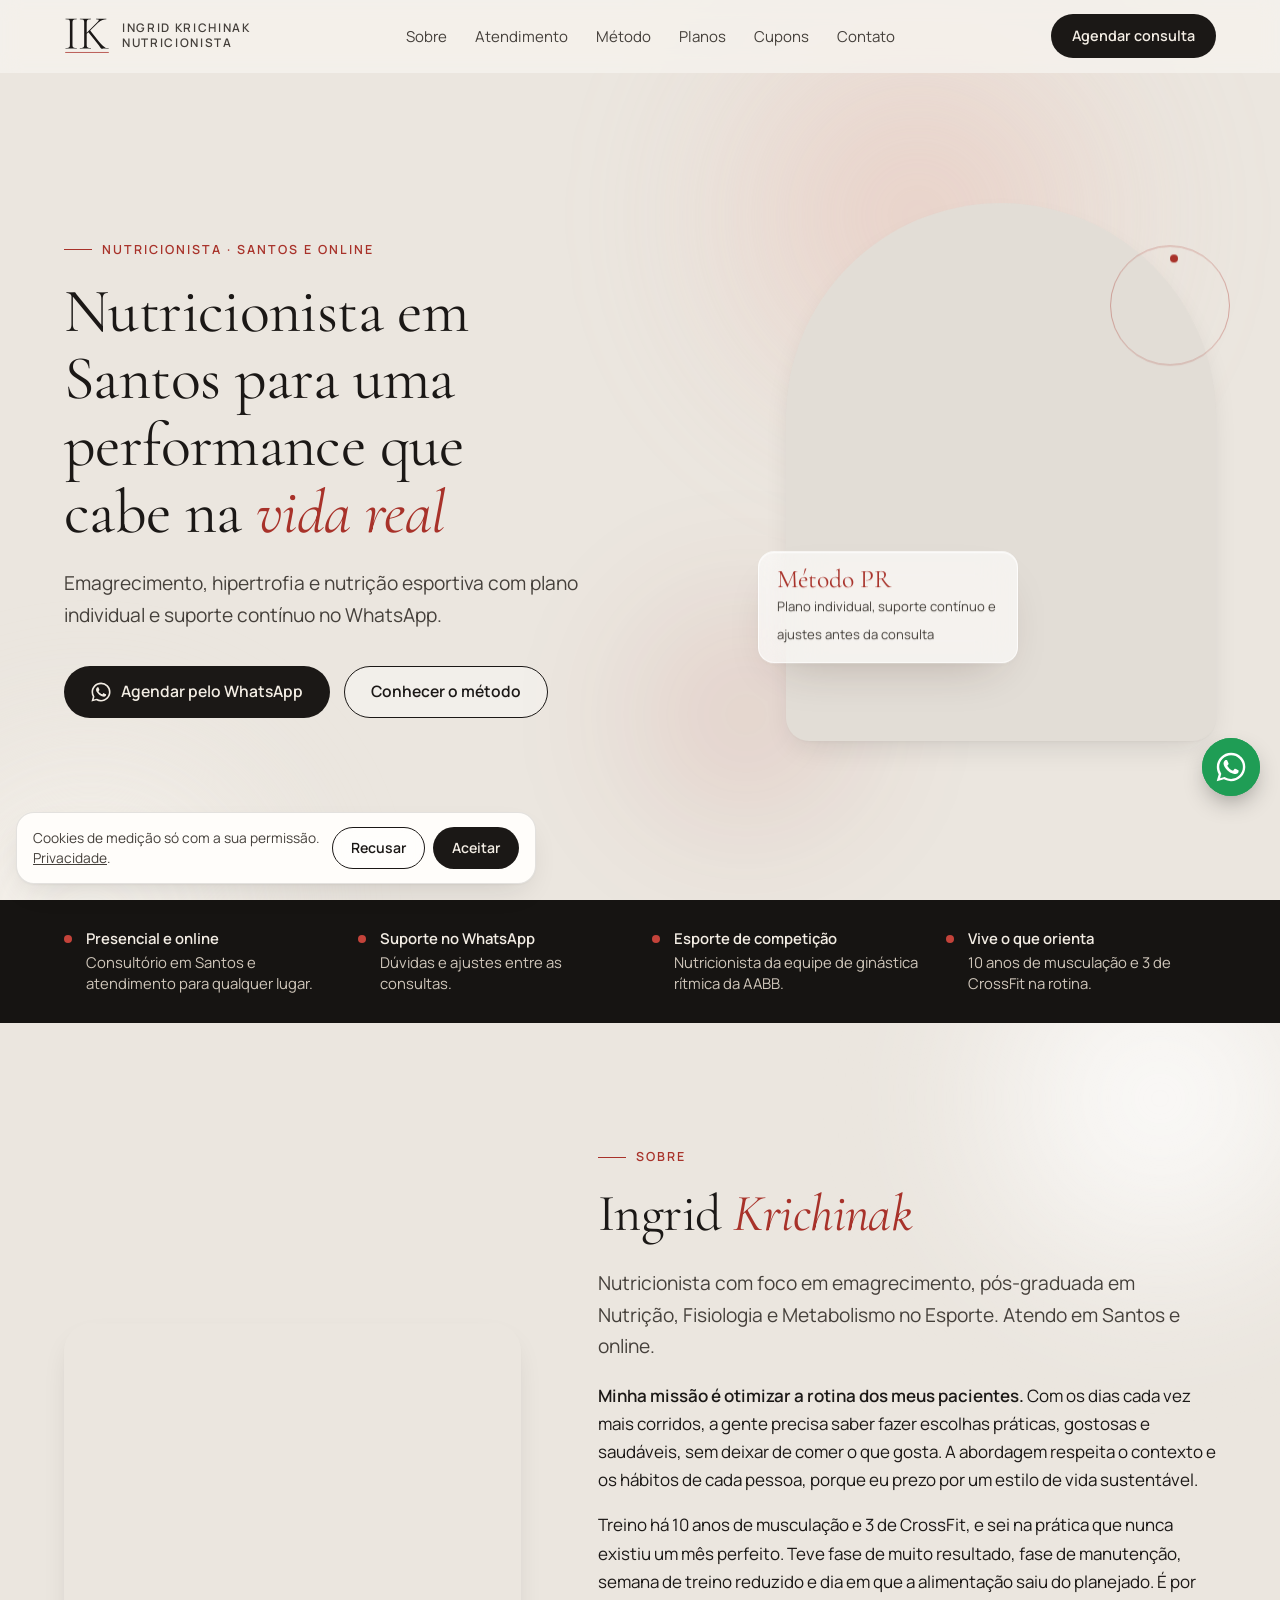
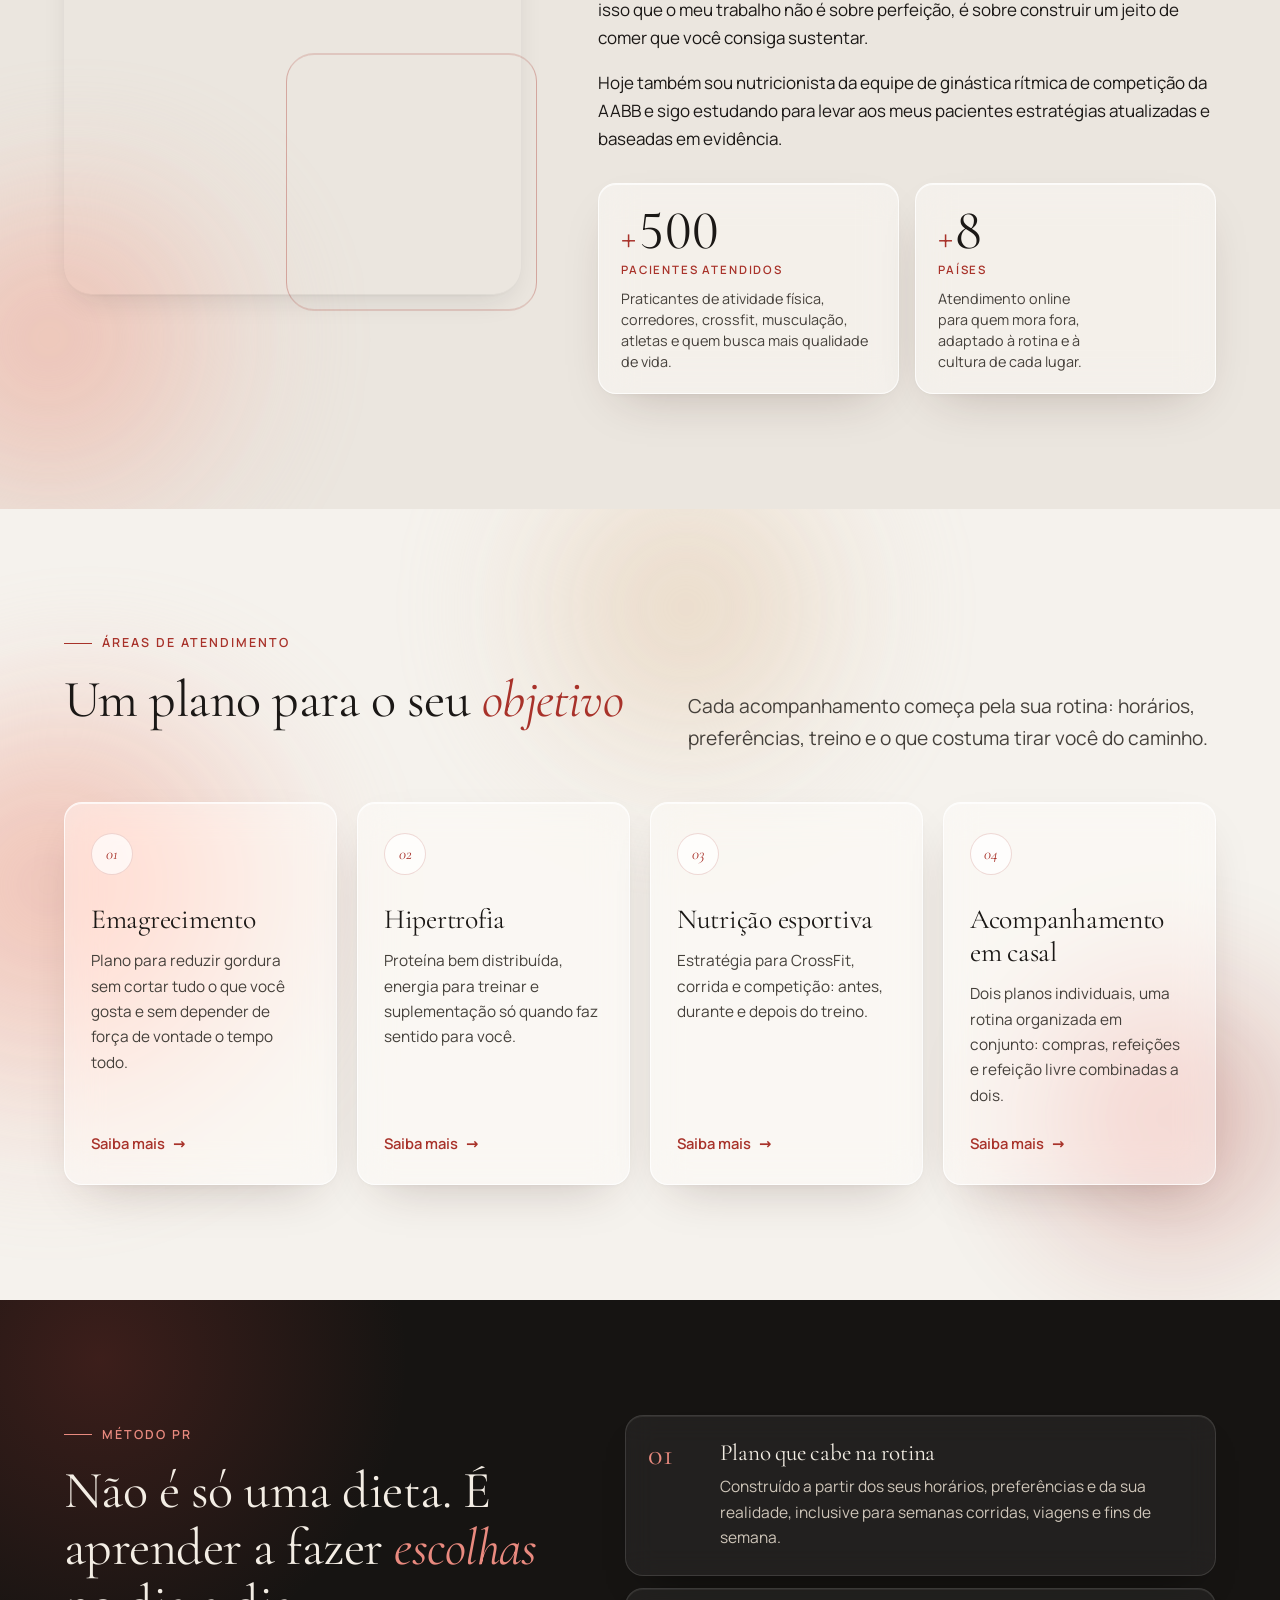
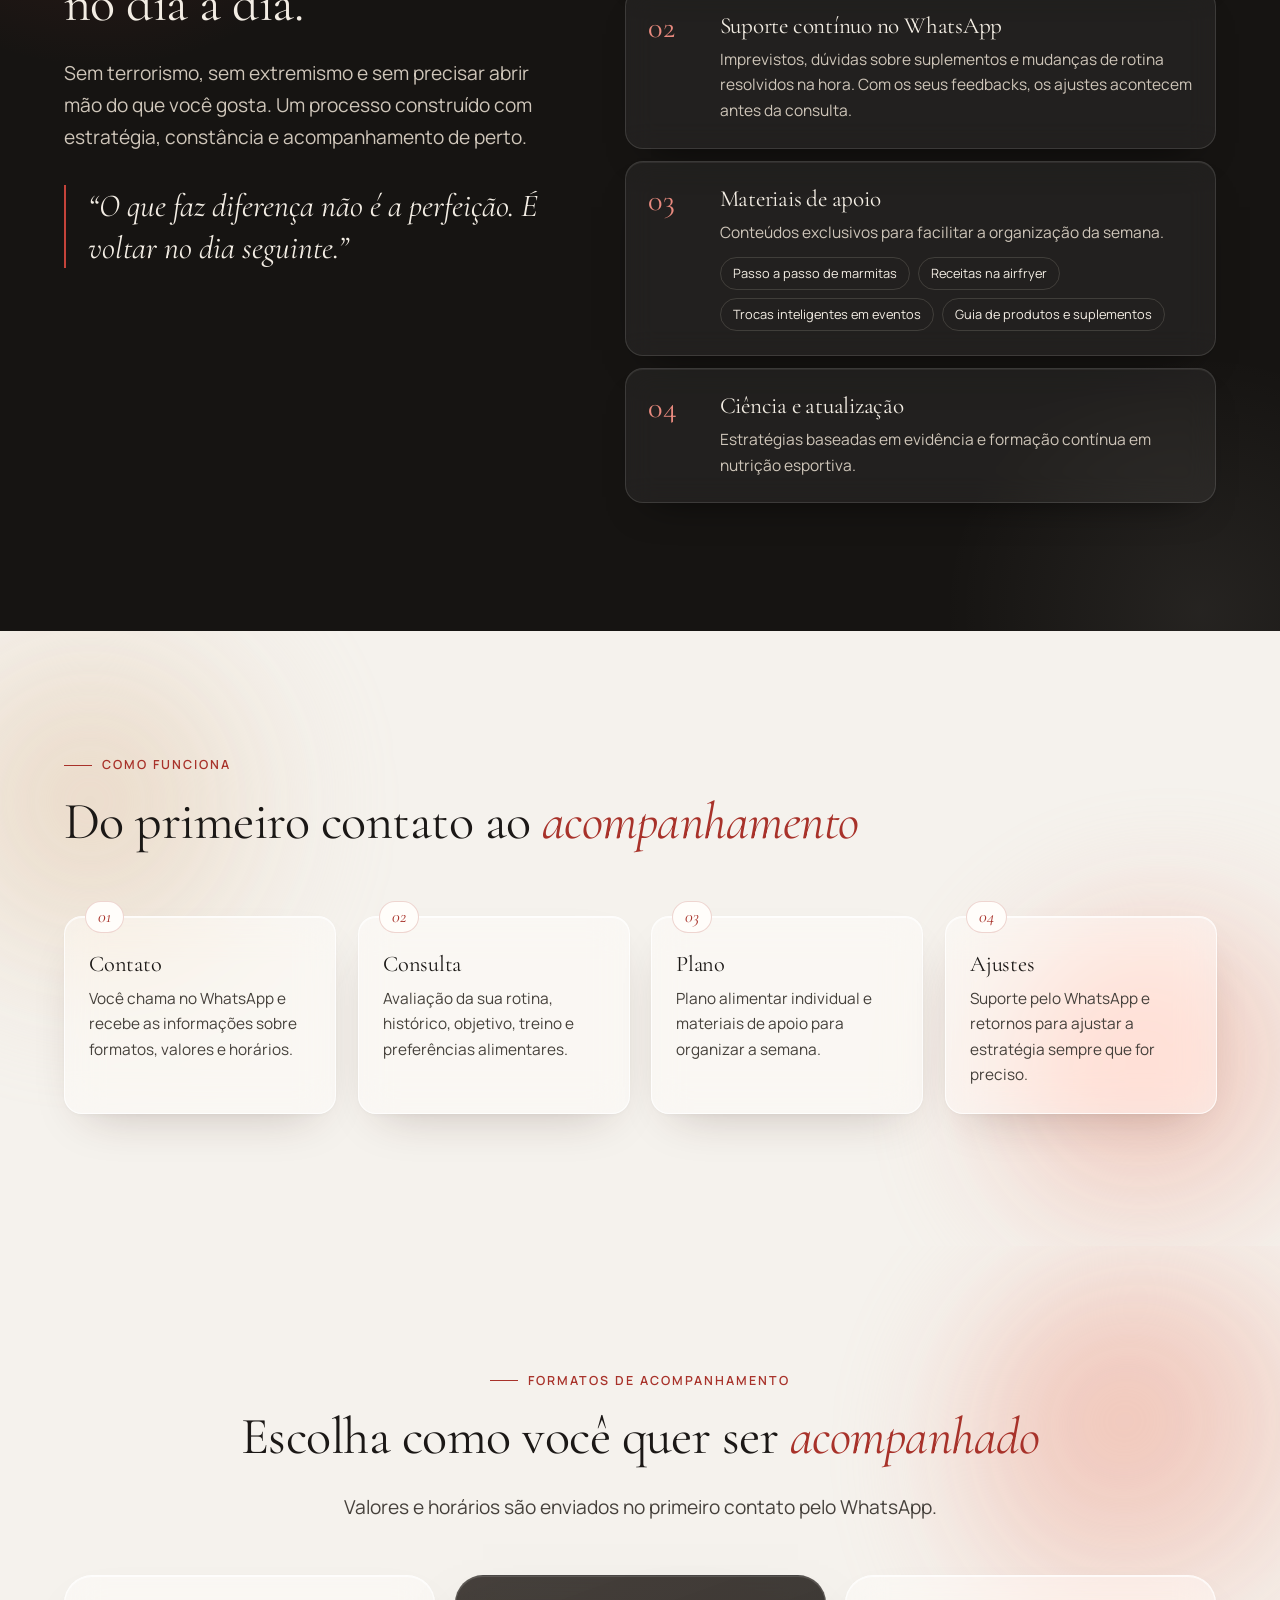
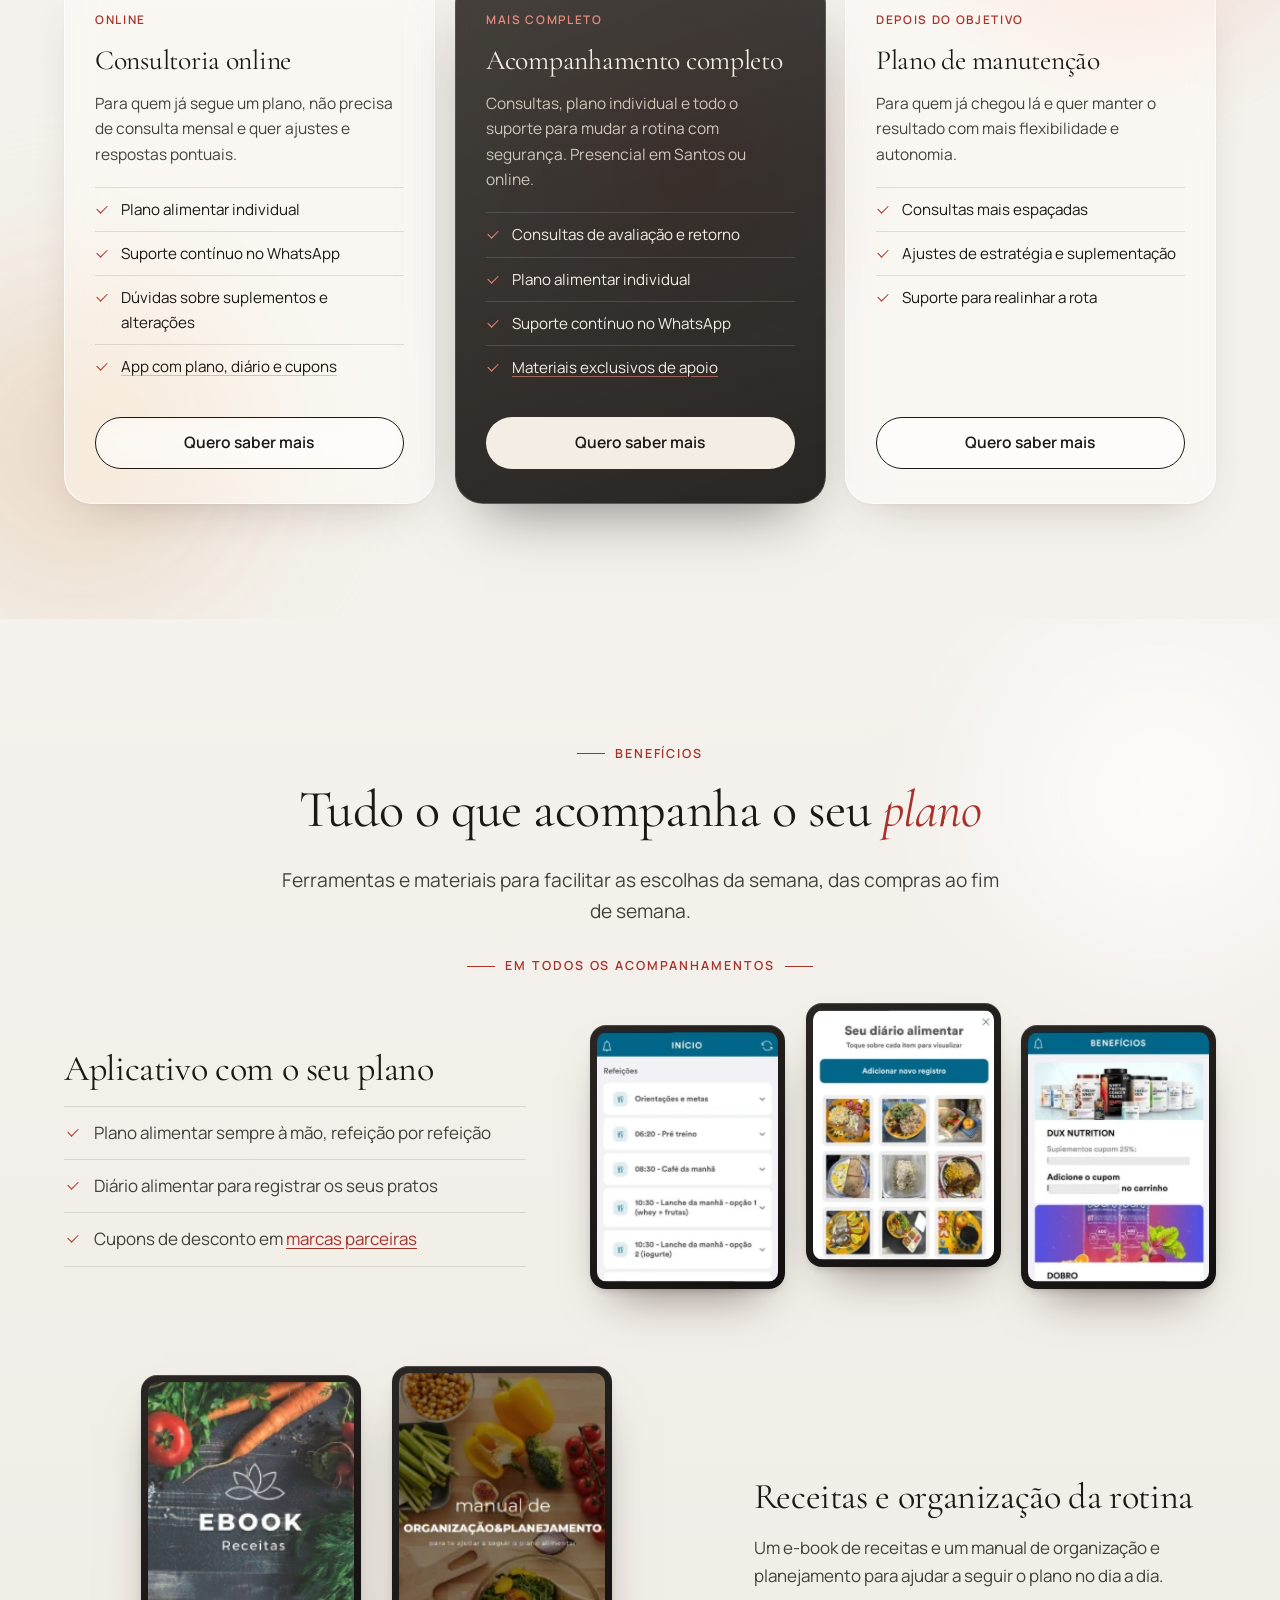
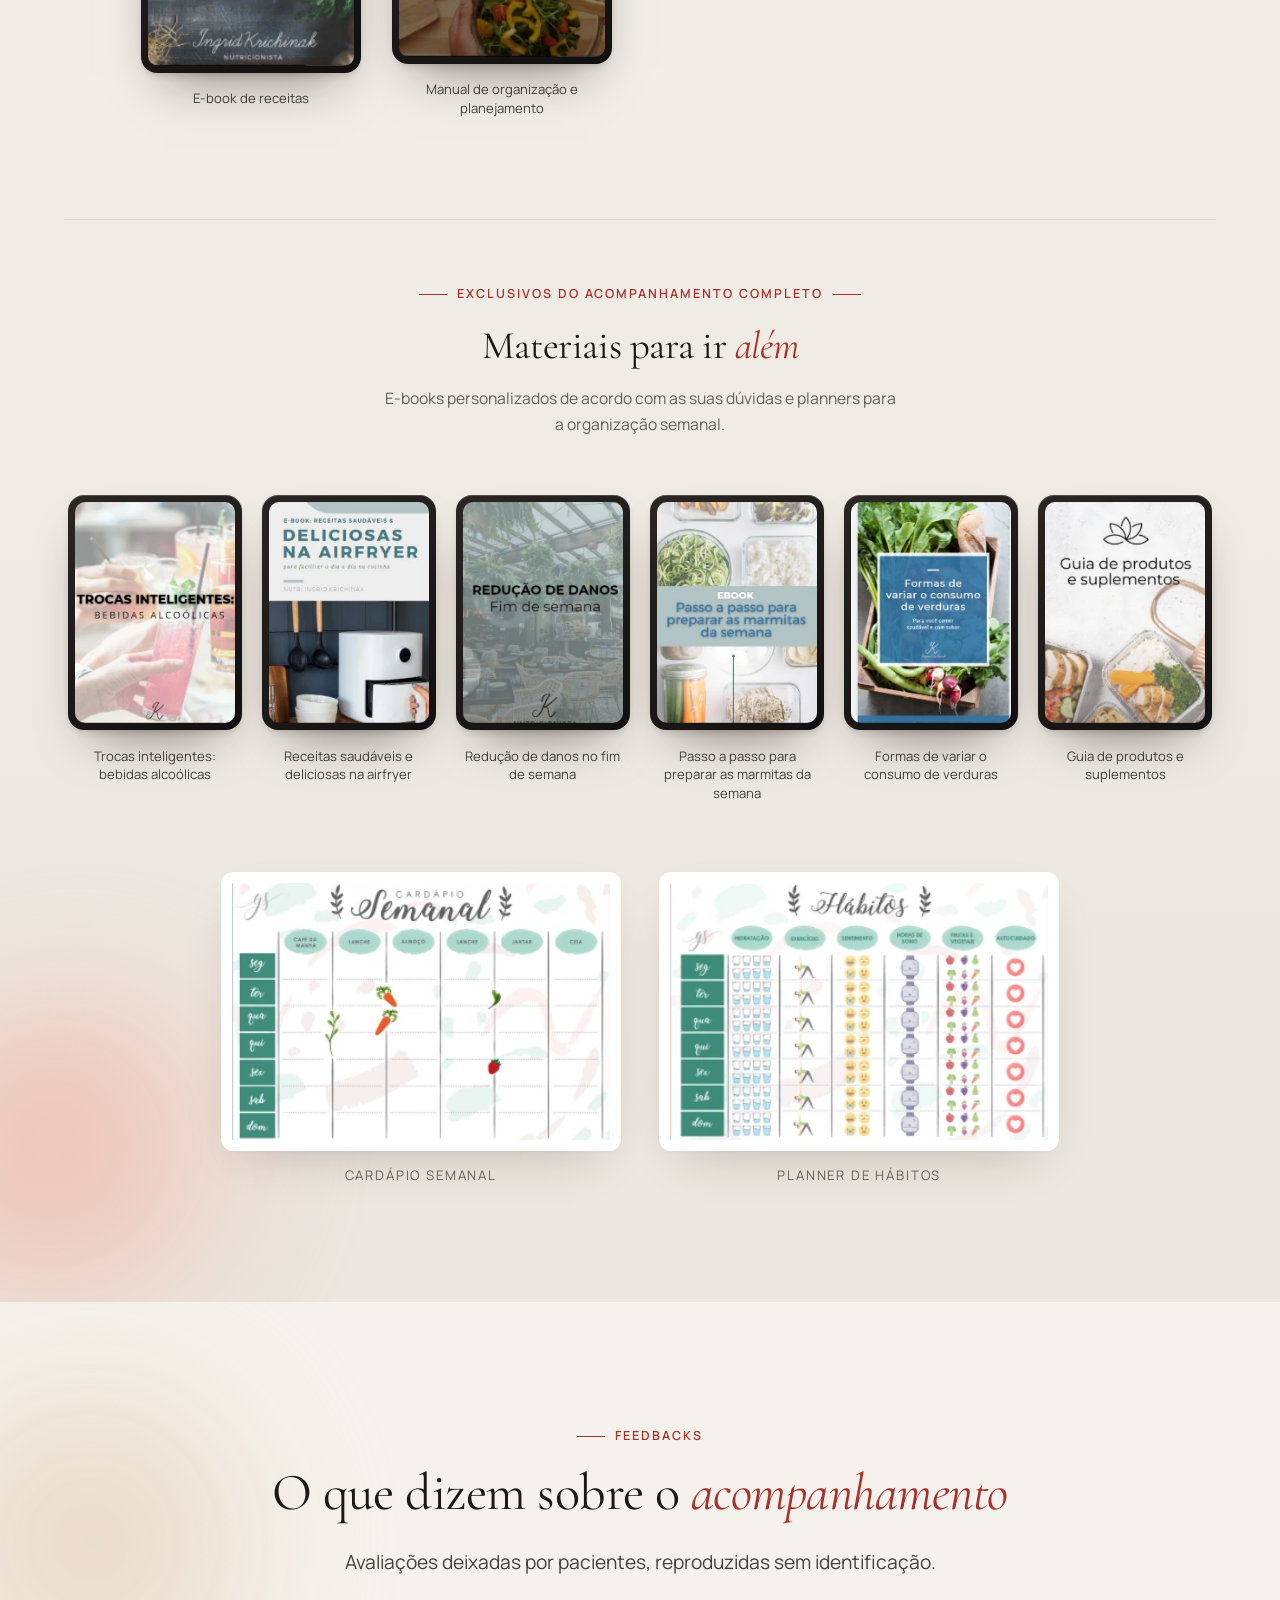
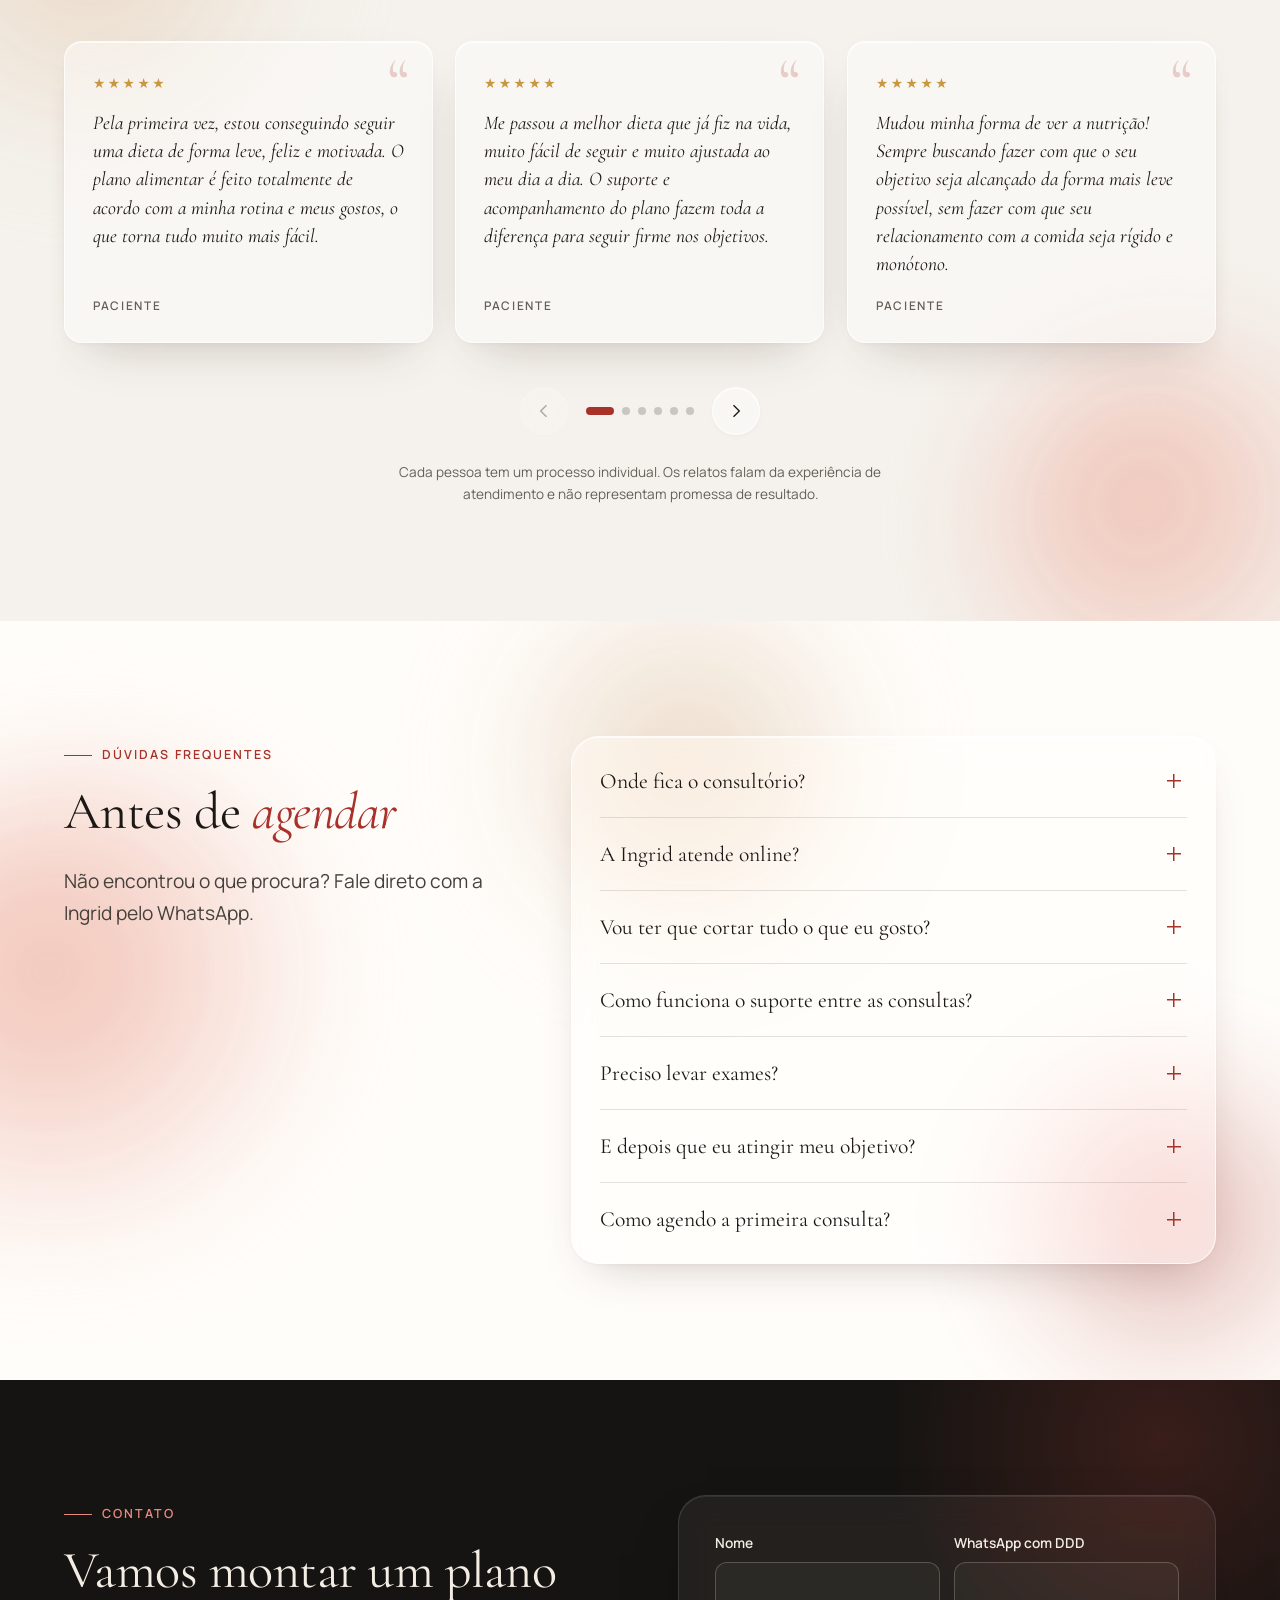
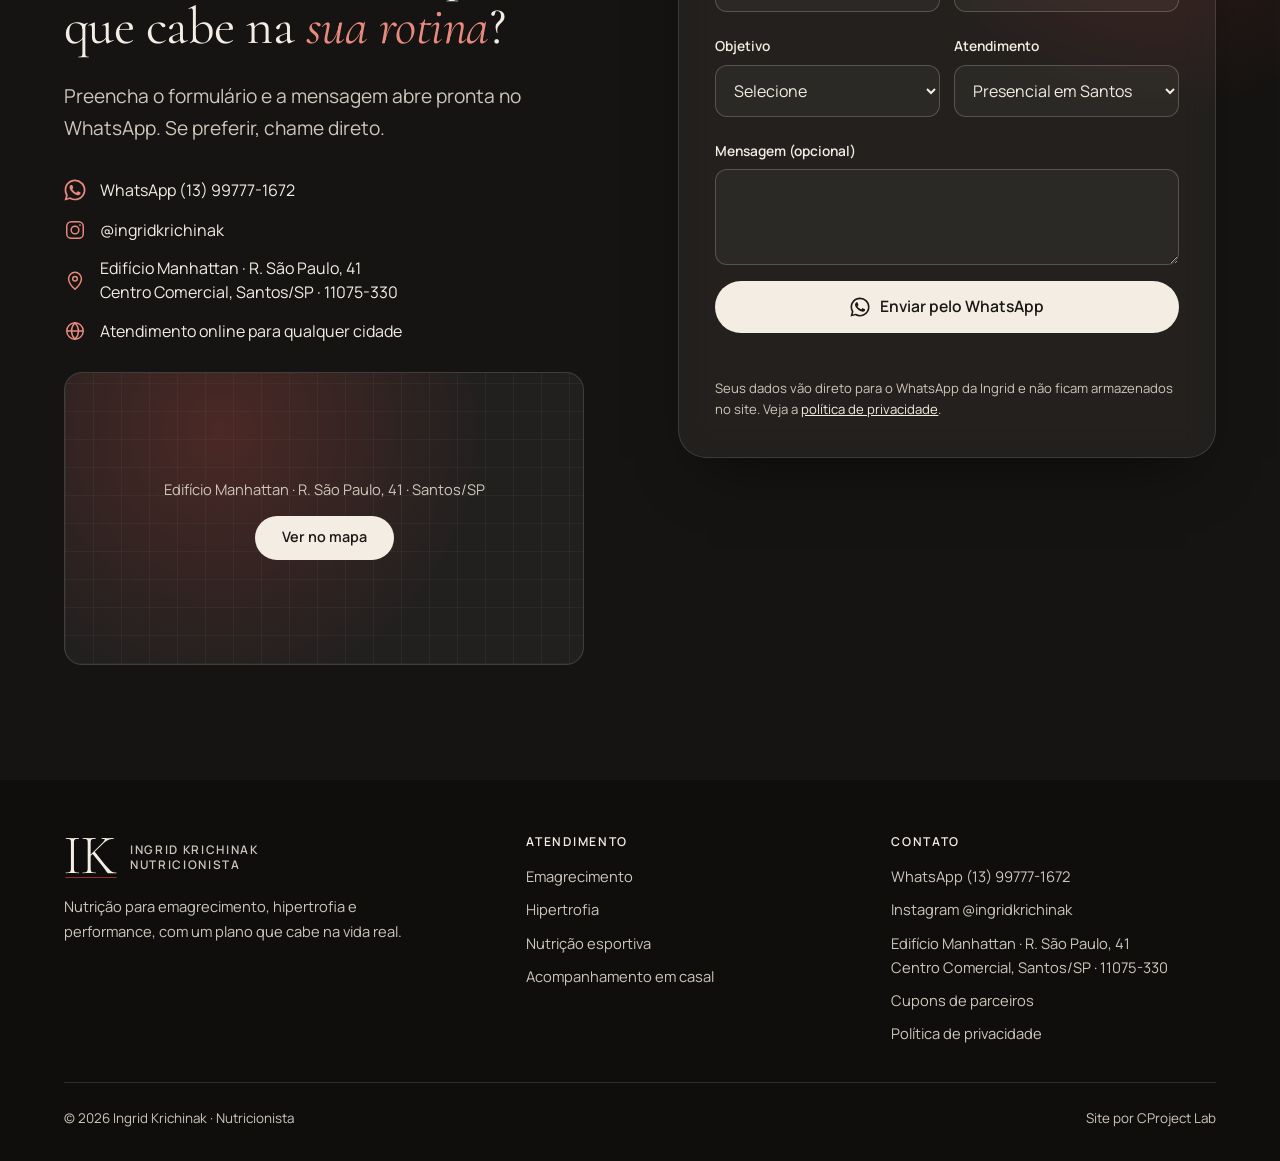
==== commit 500ab18e: "Corrige rolagem sobre o carrossel de feedbacks e a faixa de e-books - Remove data-lenis-prevent: a r" ====
--- a/index.html
+++ b/index.html
@@ -28,9 +28,9 @@
 <link rel="preload" href="/assets/fonts/cormorant-400.woff2" as="font" type="font/woff2" crossorigin>
 <link rel="preload" href="/assets/fonts/manrope-400.woff2" as="font" type="font/woff2" crossorigin>
 <link rel="preload" as="image" href="/assets/img/ingrid-blazer-960.webp" media="(min-width:601px)" fetchpriority="high"><link rel="preload" as="image" href="/assets/img/ingrid-blazer-600.webp" media="(max-width:600px)" fetchpriority="high">
-<link rel="stylesheet" href="/assets/site.css?v=202611162153">
+<link rel="stylesheet" href="/assets/site.css?v=202611162250">
 <script src="/assets/vendor/lenis.min.js" defer></script>
-<script src="/assets/site.js?v=202611162153" defer></script>
+<script src="/assets/site.js?v=202611162250" defer></script>
 <script type="application/ld+json">{"@context": "https://schema.org", "@type": ["MedicalBusiness", "LocalBusiness"], "@id": "https://ingrid-krichinak.vercel.app/#negocio", "name": "Ingrid Krichinak Nutricionista", "description": "Nutricionista em Santos e online: emagrecimento, hipertrofia, nutrição esportiva e acompanhamento em casal.", "url": "https://ingrid-krichinak.vercel.app/", "image": "https://ingrid-krichinak.vercel.app/assets/img/og.jpg", "logo": "https://ingrid-krichinak.vercel.app/assets/apple-touch-icon.png", "telephone": "+55-13-99777-1672", "medicalSpecialty": "Nutrition", "areaServed": [{"@type": "City", "name": "Santos"}, {"@type": "Country", "name": "Brasil"}], "address": {"@type": "PostalAddress", "addressLocality": "Santos", "addressRegion": "SP", "addressCountry": "BR", "streetAddress": "R. São Paulo, 41 - Edifício Manhattan", "postalCode": "11075-330"}, "sameAs": ["https://www.instagram.com/ingridkrichinak/"], "founder": {"@type": "Person", "name": "Ingrid Krichinak", "jobTitle": "Nutricionista"}, "hasMap": "https://www.google.com/maps/search/?api=1&query=Edif%C3%ADcio%20Manhattan%2C%20R.%20S%C3%A3o%20Paulo%2C%2041%2C%20Santos%20-%20SP%2C%2011075-330"}</script>
 <script type="application/ld+json">{"@context": "https://schema.org", "@type": "WebSite", "@id": "https://ingrid-krichinak.vercel.app/#site", "url": "https://ingrid-krichinak.vercel.app/", "name": "Ingrid Krichinak Nutricionista", "inLanguage": "pt-BR"}</script>
 <script type="application/ld+json">{"@context": "https://schema.org", "@type": "FAQPage", "mainEntity": [{"@type": "Question", "name": "Onde fica o consultório?", "acceptedAnswer": {"@type": "Answer", "text": "No Edifício Manhattan, na R. São Paulo, 41, Centro Comercial, em Santos/SP (CEP 11075-330). Também há atendimento online para qualquer cidade."}}, {"@type": "Question", "name": "A Ingrid atende online?", "acceptedAnswer": {"@type": "Answer", "text": "Sim. O atendimento é presencial em Santos e online para qualquer cidade ou país, com o mesmo cuidado e o mesmo suporte pelo WhatsApp."}}, {"@type": "Question", "name": "Vou ter que cortar tudo o que eu gosto?", "acceptedAnswer": {"@type": "Answer", "text": "Não. O plano é construído com base na sua rotina e nas suas preferências. A proposta é aprender a fazer escolhas no dia a dia, sem extremismo e sem terrorismo nutricional."}}, {"@type": "Question", "name": "Como funciona o suporte entre as consultas?", "acceptedAnswer": {"@type": "Answer", "text": "Você conta com suporte contínuo pelo WhatsApp para dúvidas, imprevistos e ajustes. Com os feedbacks frequentes, é possível ajustar o plano antes mesmo da próxima consulta."}}, {"@type": "Question", "name": "Preciso levar exames?", "acceptedAnswer": {"@type": "Answer", "text": "Se você tiver exames recentes, leve. Quando necessário, a Ingrid pode solicitar exames laboratoriais para complementar a avaliação."}}, {"@type": "Question", "name": "E depois que eu atingir meu objetivo?", "acceptedAnswer": {"@type": "Answer", "text": "Existe o plano de manutenção, com consultas mais espaçadas e suporte para ajustar estratégias. A ideia é construir autonomia sem perder a direção."}}, {"@type": "Question", "name": "Como agendo a primeira consulta?", "acceptedAnswer": {"@type": "Answer", "text": "Pelo WhatsApp (13) 99777-1672. Você recebe as informações sobre formatos, valores e horários disponíveis."}}]}</script>
@@ -216,7 +216,7 @@
     </div>
 
     <div class="tier-head premium reveal"><span class="eyebrow">Exclusivos do acompanhamento completo</span><h3>Materiais para ir <em>além</em></h3><p>E-books personalizados de acordo com as suas dúvidas e planners para a organização semanal.</p></div>
-    <div class="ebooks" data-lenis-prevent><figure class="ebook reveal"><div class="tablet"><img src="/assets/img/materiais/trocas-inteligentes-bebidas.webp" width="188" height="255" alt="Capa do e-book Trocas inteligentes: bebidas alcoólicas" loading="lazy" decoding="async"><span class="glare" aria-hidden="true"></span></div><figcaption>Trocas inteligentes: bebidas alcoólicas</figcaption></figure><figure class="ebook reveal"><div class="tablet"><img src="/assets/img/materiais/receitas-airfryer.webp" width="188" height="255" alt="Capa do e-book Receitas saudáveis e deliciosas na airfryer" loading="lazy" decoding="async"><span class="glare" aria-hidden="true"></span></div><figcaption>Receitas saudáveis e deliciosas na airfryer</figcaption></figure><figure class="ebook reveal"><div class="tablet"><img src="/assets/img/materiais/reducao-de-danos-fim-de-semana.webp" width="188" height="255" alt="Capa do e-book Redução de danos no fim de semana" loading="lazy" decoding="async"><span class="glare" aria-hidden="true"></span></div><figcaption>Redução de danos no fim de semana</figcaption></figure><figure class="ebook reveal"><div class="tablet"><img src="/assets/img/materiais/marmitas-da-semana.webp" width="188" height="255" alt="Capa do e-book Passo a passo para preparar as marmitas da semana" loading="lazy" decoding="async"><span class="glare" aria-hidden="true"></span></div><figcaption>Passo a passo para preparar as marmitas da semana</figcaption></figure><figure class="ebook reveal"><div class="tablet"><img src="/assets/img/materiais/variar-verduras.webp" width="188" height="255" alt="Capa do e-book Formas de variar o consumo de verduras" loading="lazy" decoding="async"><span class="glare" aria-hidden="true"></span></div><figcaption>Formas de variar o consumo de verduras</figcaption></figure><figure class="ebook reveal"><div class="tablet"><img src="/assets/img/materiais/guia-produtos-suplementos.webp" width="188" height="255" alt="Capa do e-book Guia de produtos e suplementos" loading="lazy" decoding="async"><span class="glare" aria-hidden="true"></span></div><figcaption>Guia de produtos e suplementos</figcaption></figure></div>
+    <div class="ebooks"><figure class="ebook reveal"><div class="tablet"><img src="/assets/img/materiais/trocas-inteligentes-bebidas.webp" width="188" height="255" alt="Capa do e-book Trocas inteligentes: bebidas alcoólicas" loading="lazy" decoding="async"><span class="glare" aria-hidden="true"></span></div><figcaption>Trocas inteligentes: bebidas alcoólicas</figcaption></figure><figure class="ebook reveal"><div class="tablet"><img src="/assets/img/materiais/receitas-airfryer.webp" width="188" height="255" alt="Capa do e-book Receitas saudáveis e deliciosas na airfryer" loading="lazy" decoding="async"><span class="glare" aria-hidden="true"></span></div><figcaption>Receitas saudáveis e deliciosas na airfryer</figcaption></figure><figure class="ebook reveal"><div class="tablet"><img src="/assets/img/materiais/reducao-de-danos-fim-de-semana.webp" width="188" height="255" alt="Capa do e-book Redução de danos no fim de semana" loading="lazy" decoding="async"><span class="glare" aria-hidden="true"></span></div><figcaption>Redução de danos no fim de semana</figcaption></figure><figure class="ebook reveal"><div class="tablet"><img src="/assets/img/materiais/marmitas-da-semana.webp" width="188" height="255" alt="Capa do e-book Passo a passo para preparar as marmitas da semana" loading="lazy" decoding="async"><span class="glare" aria-hidden="true"></span></div><figcaption>Passo a passo para preparar as marmitas da semana</figcaption></figure><figure class="ebook reveal"><div class="tablet"><img src="/assets/img/materiais/variar-verduras.webp" width="188" height="255" alt="Capa do e-book Formas de variar o consumo de verduras" loading="lazy" decoding="async"><span class="glare" aria-hidden="true"></span></div><figcaption>Formas de variar o consumo de verduras</figcaption></figure><figure class="ebook reveal"><div class="tablet"><img src="/assets/img/materiais/guia-produtos-suplementos.webp" width="188" height="255" alt="Capa do e-book Guia de produtos e suplementos" loading="lazy" decoding="async"><span class="glare" aria-hidden="true"></span></div><figcaption>Guia de produtos e suplementos</figcaption></figure></div>
     <div class="planners"><figure class="planner reveal"><img src="/assets/img/materiais/planner-cardapio-semanal.webp" width="340" height="237" alt="Cardápio semanal para imprimir e preencher na semana" loading="lazy" decoding="async"><figcaption>Cardápio semanal</figcaption></figure><figure class="planner reveal"><img src="/assets/img/materiais/planner-habitos.webp" width="333" height="237" alt="Planner de hábitos para imprimir e preencher na semana" loading="lazy" decoding="async"><figcaption>Planner de hábitos</figcaption></figure></div>
   </div>
 </section>
@@ -227,7 +227,7 @@
     <div class="section-head center"><span class="eyebrow">Feedbacks</span><h2 id="dep-t">O que dizem sobre o <em>acompanhamento</em></h2>
     <p class="lead">Avaliações deixadas por pacientes, reproduzidas sem identificação.</p></div>
     <div class="carousel" data-carousel>
-      <div class="carousel-track" tabindex="0" role="region" aria-roledescription="carrossel" aria-label="Feedbacks de pacientes" data-lenis-prevent><figure class="card testimonial reveal"><span class="stars" aria-label="5 de 5 estrelas">★★★★★</span><blockquote><p>Pela primeira vez, estou conseguindo seguir uma dieta de forma leve, feliz e motivada. O plano alimentar é feito totalmente de acordo com a minha rotina e meus gostos, o que torna tudo muito mais fácil.</p></blockquote><figcaption>Paciente</figcaption></figure><figure class="card testimonial reveal"><span class="stars" aria-label="5 de 5 estrelas">★★★★★</span><blockquote><p>Me passou a melhor dieta que já fiz na vida, muito fácil de seguir e muito ajustada ao meu dia a dia. O suporte e acompanhamento do plano fazem toda a diferença para seguir firme nos objetivos.</p></blockquote><figcaption>Paciente</figcaption></figure><figure class="card testimonial reveal"><span class="stars" aria-label="5 de 5 estrelas">★★★★★</span><blockquote><p>Mudou minha forma de ver a nutrição! Sempre buscando fazer com que o seu objetivo seja alcançado da forma mais leve possível, sem fazer com que seu relacionamento com a comida seja rígido e monótono.</p></blockquote><figcaption>Paciente</figcaption></figure><figure class="card testimonial reveal"><span class="stars" aria-label="5 de 5 estrelas">★★★★★</span><blockquote><p>Muito atenciosa, cuida muito bem do paciente, sempre perguntando como as coisas estão no plano, se tem alguma dúvida, algum problema. Podem ir sem medo.</p></blockquote><figcaption>Paciente</figcaption></figure><figure class="card testimonial reveal"><span class="stars" aria-label="5 de 5 estrelas">★★★★★</span><blockquote><p>O plano alimentar é leve, sem aquelas restrições malucas, e adaptado ao que gostamos de comer. No plano temos diversas opções de substituição e também dicas de receitas.</p></blockquote><figcaption>Paciente</figcaption></figure><figure class="card testimonial reveal"><span class="stars" aria-label="5 de 5 estrelas">★★★★★</span><blockquote><p>Além dela ser atenciosa, profissional e presente, me sinto muito mais segura e confiante para seguir com meus objetivos, podendo entender melhor sobre alimentação e estilo de vida.</p></blockquote><figcaption>Paciente</figcaption></figure><figure class="card testimonial reveal"><span class="stars" aria-label="5 de 5 estrelas">★★★★★</span><blockquote><p>Excelente profissional, muito atenciosa, competente e atualizada. Atendimento personalizado e respeitando sempre as preferências e rotina de vida.</p></blockquote><figcaption>Paciente</figcaption></figure><figure class="card testimonial reveal"><span class="stars" aria-label="5 de 5 estrelas">★★★★★</span><blockquote><p>Ela explica tudo de um jeito simples. Os e-books dela são super completos e me ajudam muito, algo que nunca vi em outras nutris.</p></blockquote><figcaption>Paciente</figcaption></figure></div>
+      <div class="carousel-track" tabindex="0" role="region" aria-roledescription="carrossel" aria-label="Feedbacks de pacientes"><figure class="card testimonial reveal"><span class="stars" aria-label="5 de 5 estrelas">★★★★★</span><blockquote><p>Pela primeira vez, estou conseguindo seguir uma dieta de forma leve, feliz e motivada. O plano alimentar é feito totalmente de acordo com a minha rotina e meus gostos, o que torna tudo muito mais fácil.</p></blockquote><figcaption>Paciente</figcaption></figure><figure class="card testimonial reveal"><span class="stars" aria-label="5 de 5 estrelas">★★★★★</span><blockquote><p>Me passou a melhor dieta que já fiz na vida, muito fácil de seguir e muito ajustada ao meu dia a dia. O suporte e acompanhamento do plano fazem toda a diferença para seguir firme nos objetivos.</p></blockquote><figcaption>Paciente</figcaption></figure><figure class="card testimonial reveal"><span class="stars" aria-label="5 de 5 estrelas">★★★★★</span><blockquote><p>Mudou minha forma de ver a nutrição! Sempre buscando fazer com que o seu objetivo seja alcançado da forma mais leve possível, sem fazer com que seu relacionamento com a comida seja rígido e monótono.</p></blockquote><figcaption>Paciente</figcaption></figure><figure class="card testimonial reveal"><span class="stars" aria-label="5 de 5 estrelas">★★★★★</span><blockquote><p>Muito atenciosa, cuida muito bem do paciente, sempre perguntando como as coisas estão no plano, se tem alguma dúvida, algum problema. Podem ir sem medo.</p></blockquote><figcaption>Paciente</figcaption></figure><figure class="card testimonial reveal"><span class="stars" aria-label="5 de 5 estrelas">★★★★★</span><blockquote><p>O plano alimentar é leve, sem aquelas restrições malucas, e adaptado ao que gostamos de comer. No plano temos diversas opções de substituição e também dicas de receitas.</p></blockquote><figcaption>Paciente</figcaption></figure><figure class="card testimonial reveal"><span class="stars" aria-label="5 de 5 estrelas">★★★★★</span><blockquote><p>Além dela ser atenciosa, profissional e presente, me sinto muito mais segura e confiante para seguir com meus objetivos, podendo entender melhor sobre alimentação e estilo de vida.</p></blockquote><figcaption>Paciente</figcaption></figure><figure class="card testimonial reveal"><span class="stars" aria-label="5 de 5 estrelas">★★★★★</span><blockquote><p>Excelente profissional, muito atenciosa, competente e atualizada. Atendimento personalizado e respeitando sempre as preferências e rotina de vida.</p></blockquote><figcaption>Paciente</figcaption></figure><figure class="card testimonial reveal"><span class="stars" aria-label="5 de 5 estrelas">★★★★★</span><blockquote><p>Ela explica tudo de um jeito simples. Os e-books dela são super completos e me ajudam muito, algo que nunca vi em outras nutris.</p></blockquote><figcaption>Paciente</figcaption></figure></div>
       <div class="carousel-ui">
         <button class="carousel-btn" type="button" data-dir="-1" aria-label="Feedback anterior"><svg viewBox="0 0 24 24" fill="none" stroke="currentColor" stroke-width="1.6" aria-hidden="true"><path d="M15 5l-7 7 7 7"/></svg></button>
         <div class="carousel-dots" role="tablist" aria-label="Escolher feedback"></div>
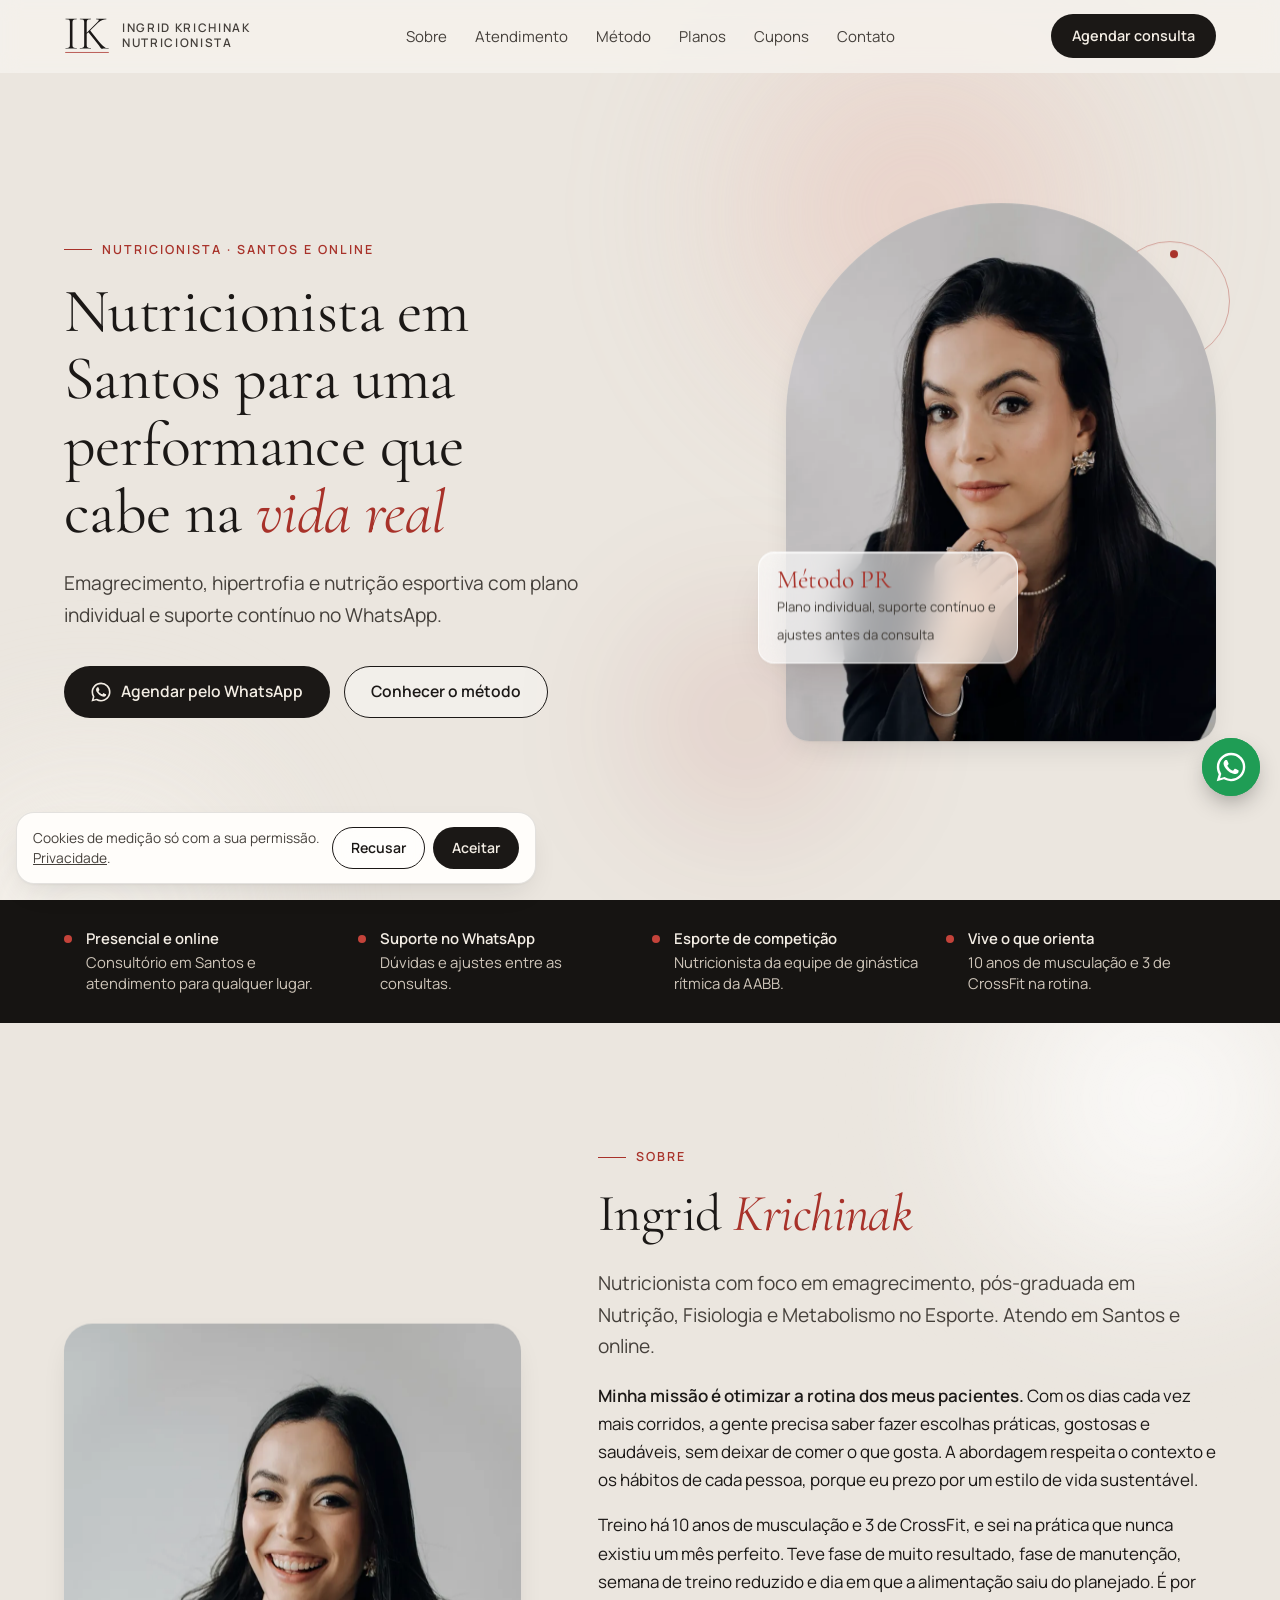
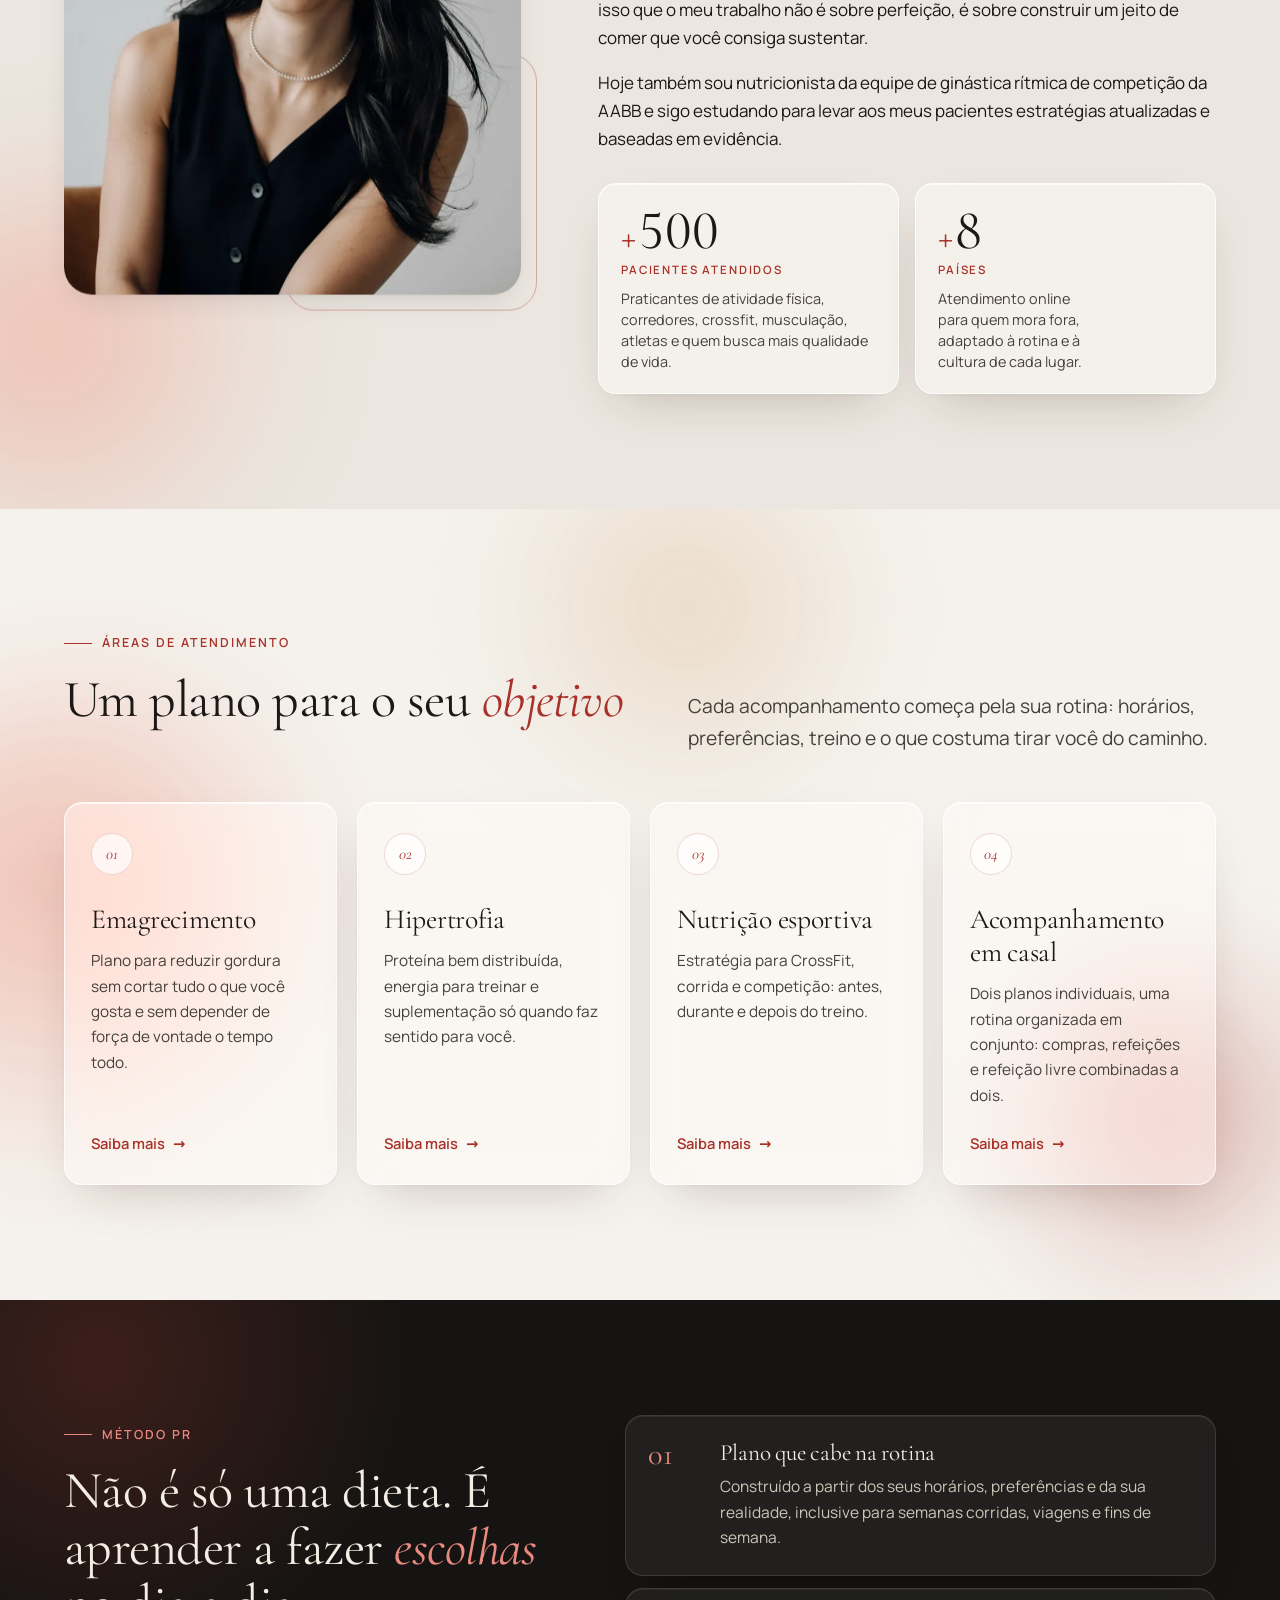
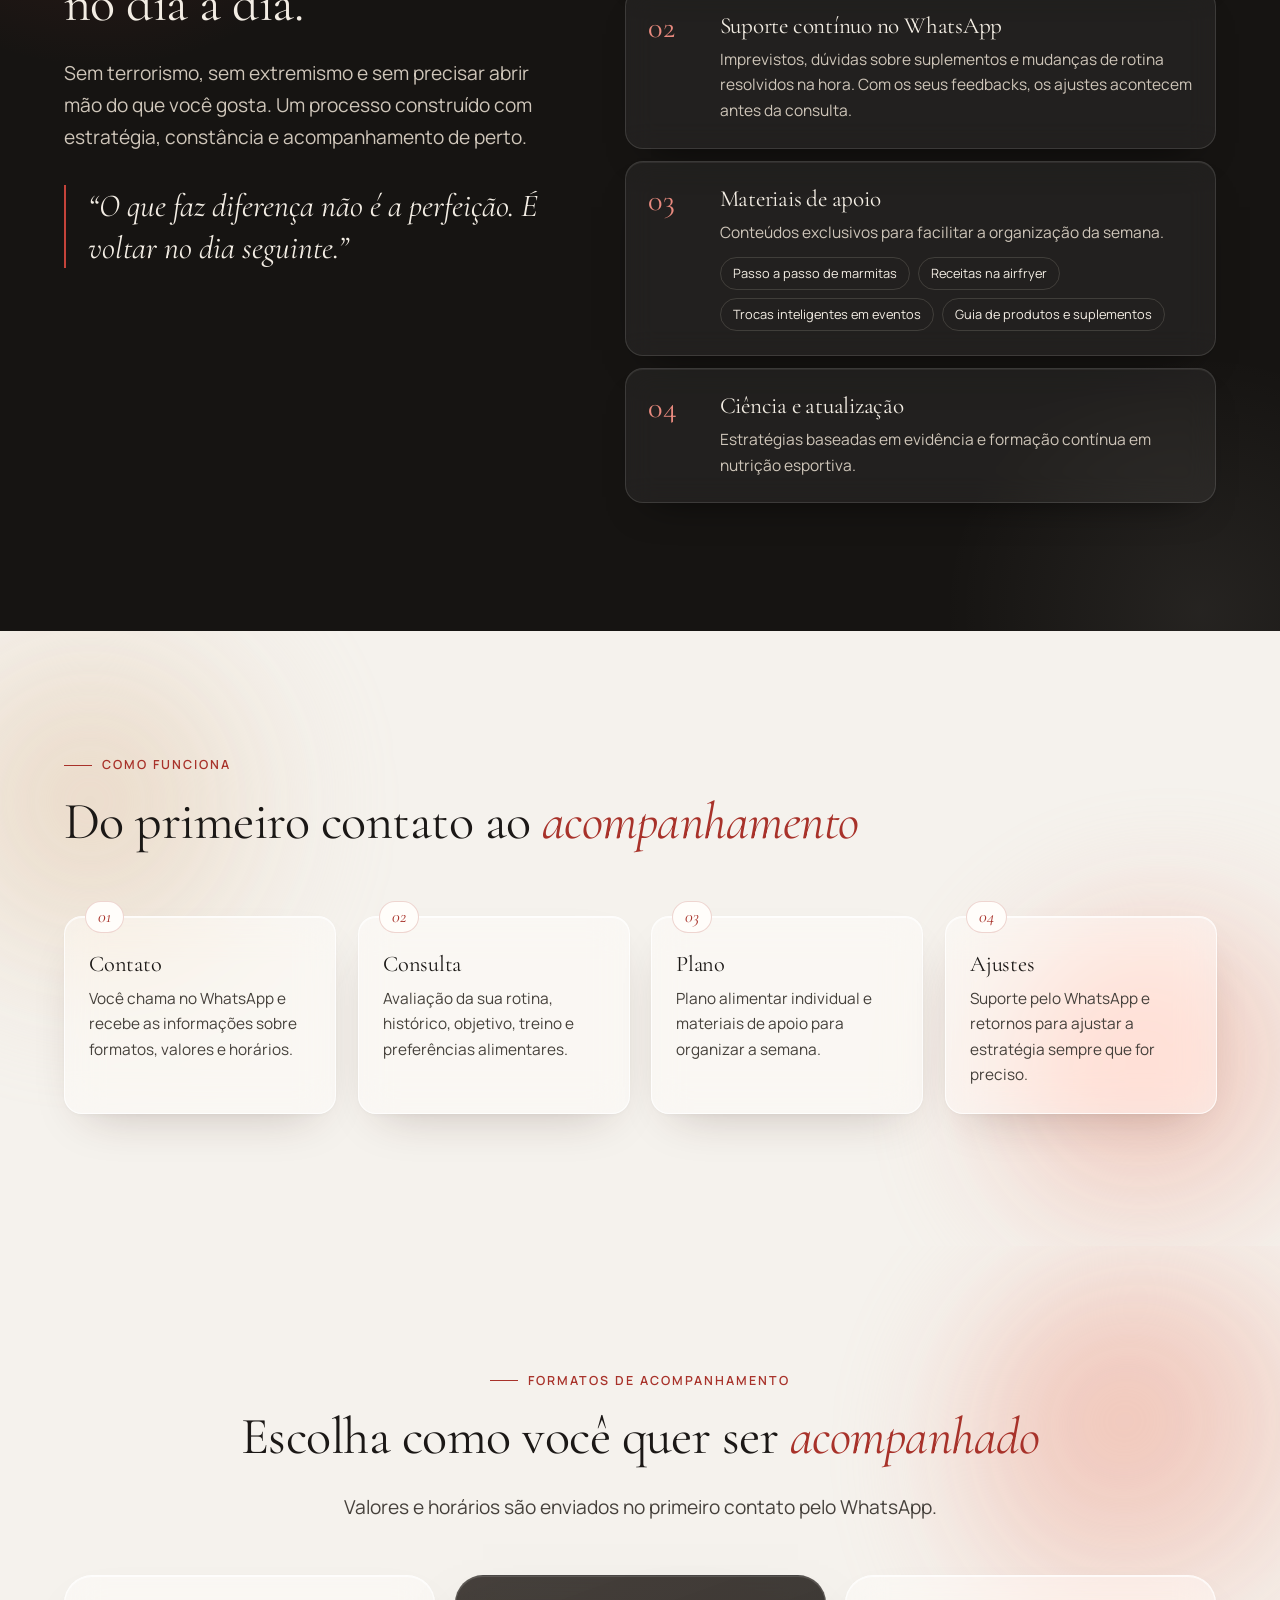
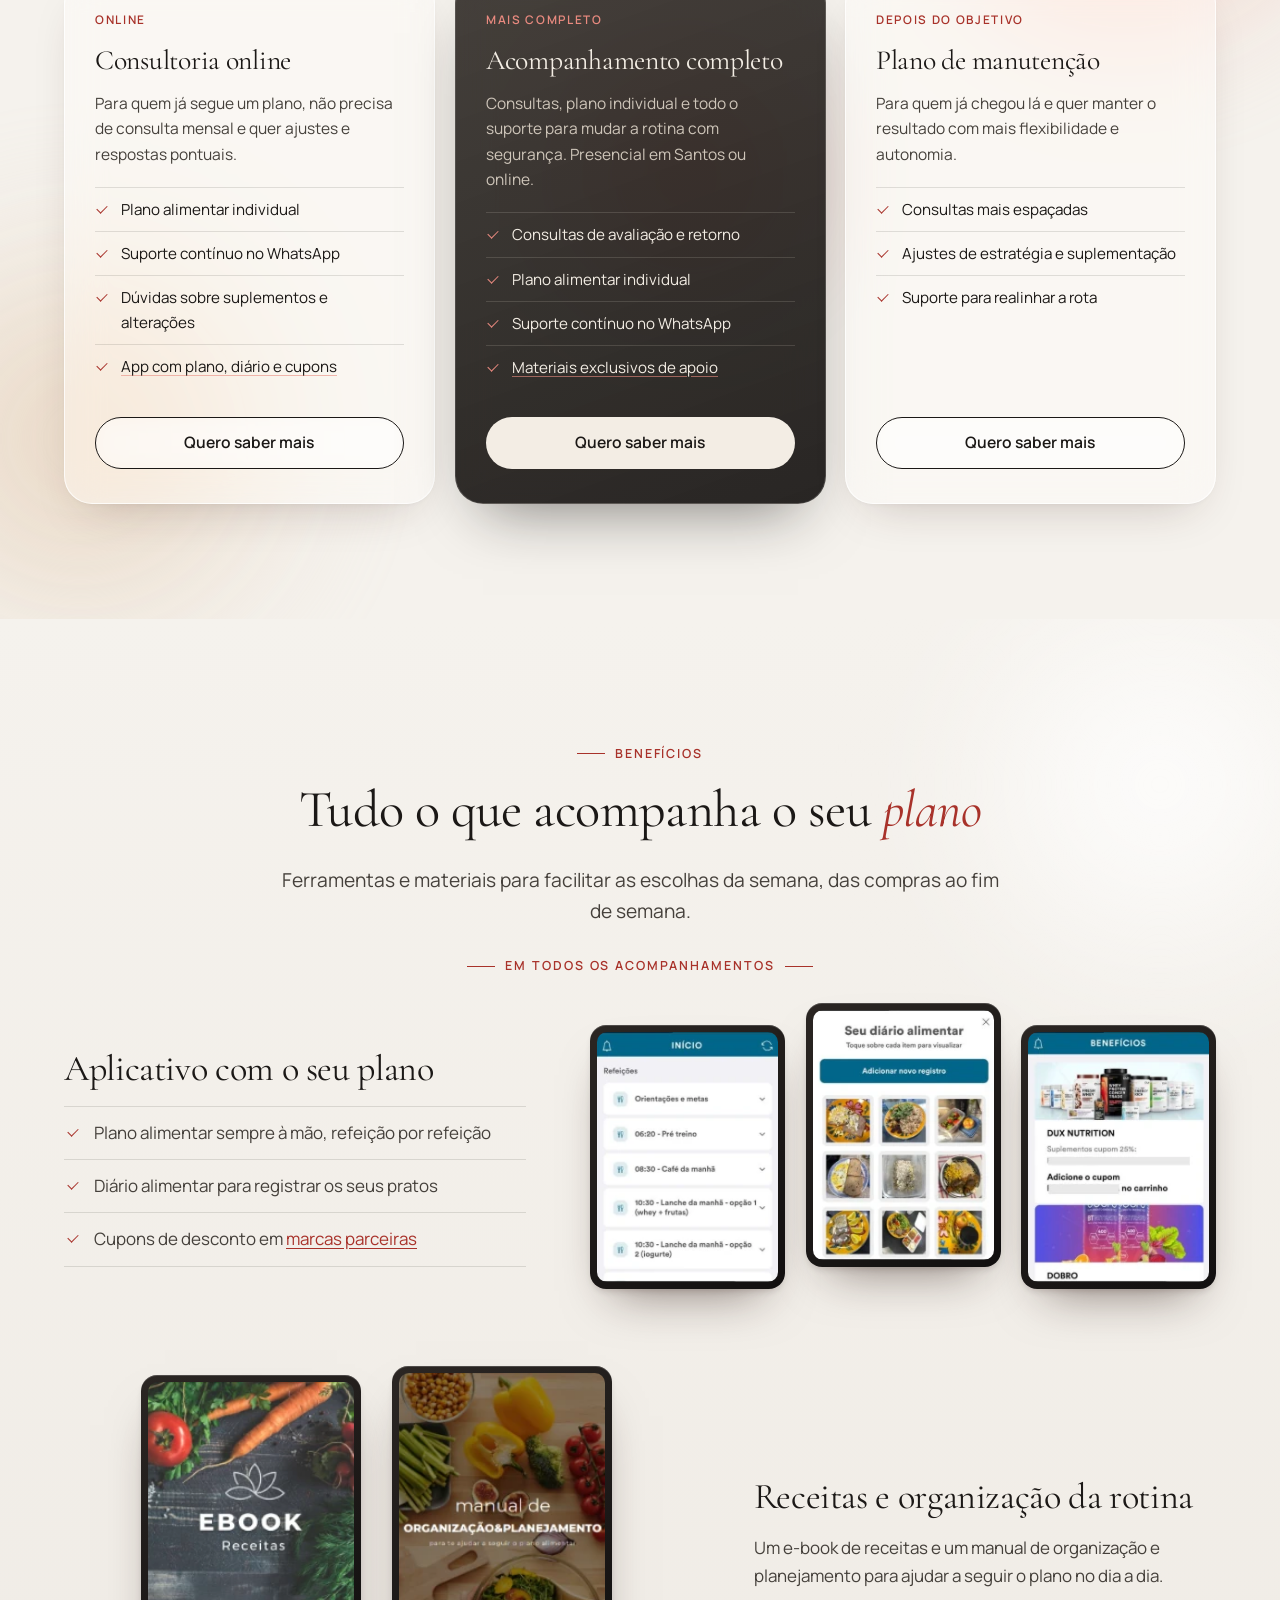
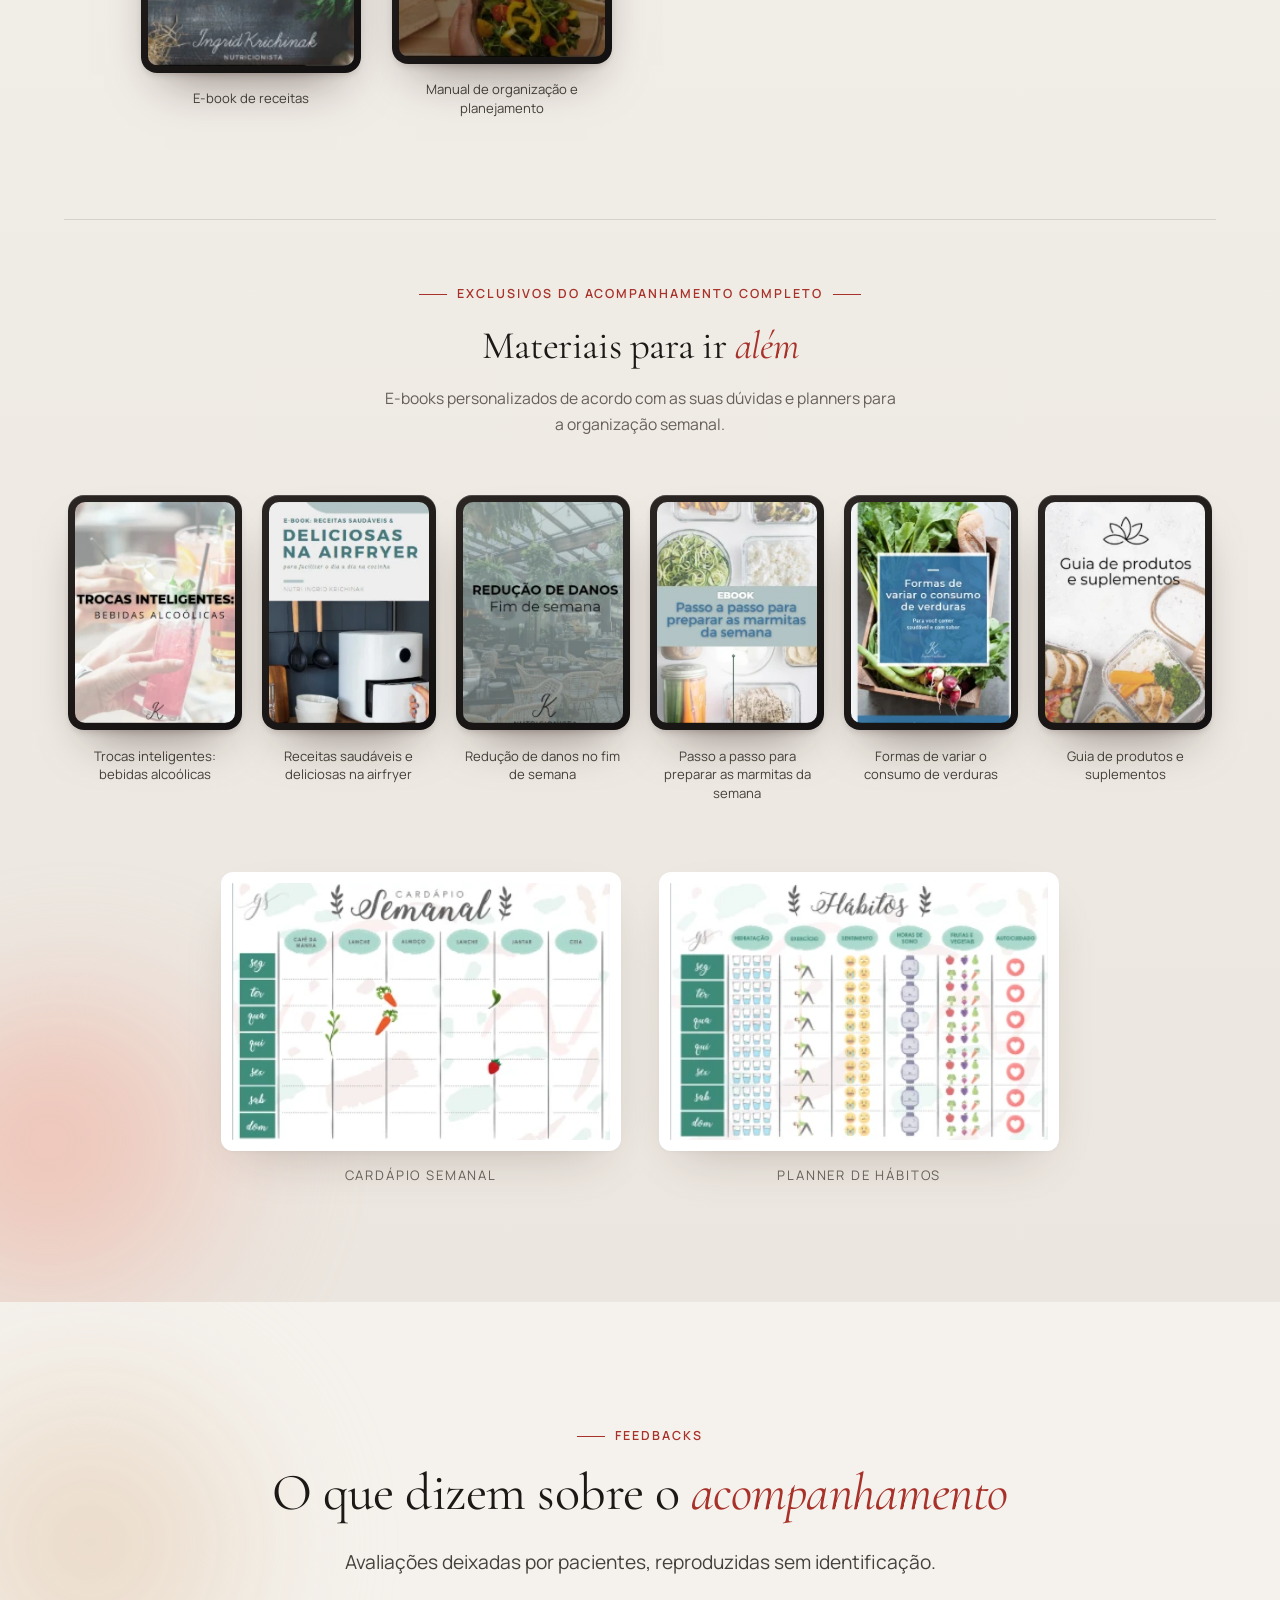
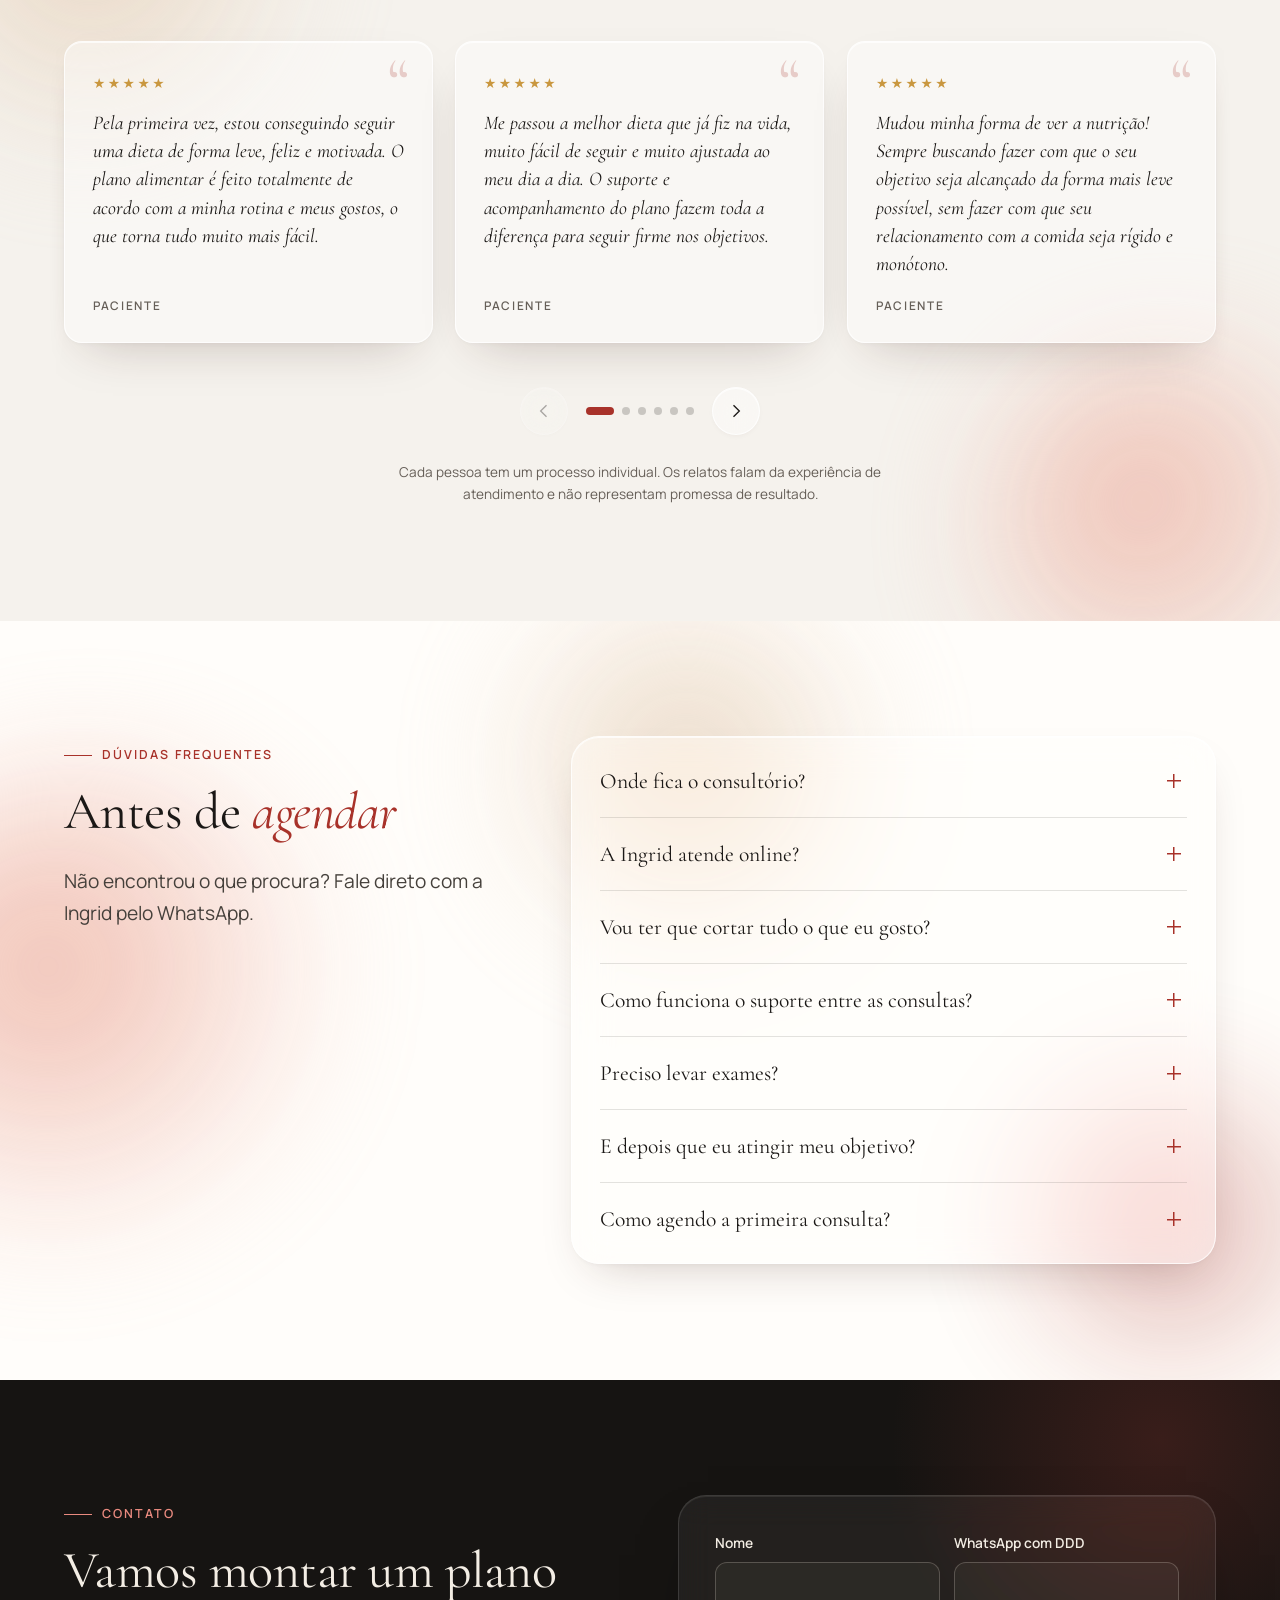
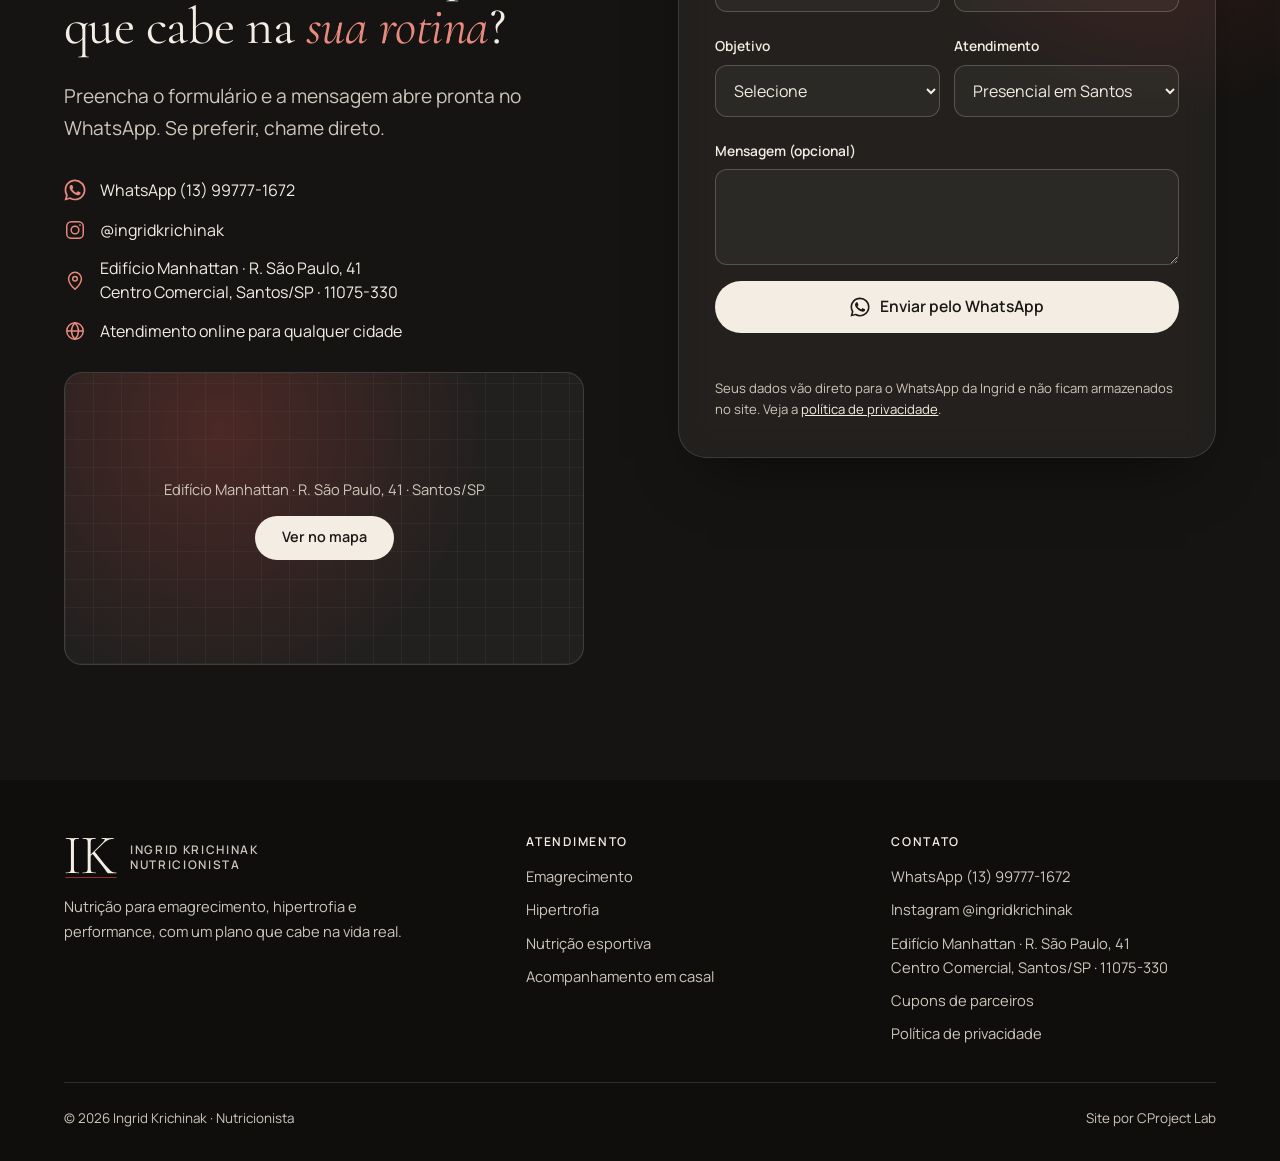
==== commit 729f7a46: "Carrossel: deslize animado nas setas e bolinhas clicáveis - Setas, bolinhas, teclado e autoplay usam" ====
--- a/index.html
+++ b/index.html
@@ -28,9 +28,9 @@
 <link rel="preload" href="/assets/fonts/cormorant-400.woff2" as="font" type="font/woff2" crossorigin>
 <link rel="preload" href="/assets/fonts/manrope-400.woff2" as="font" type="font/woff2" crossorigin>
 <link rel="preload" as="image" href="/assets/img/ingrid-blazer-960.webp" media="(min-width:601px)" fetchpriority="high"><link rel="preload" as="image" href="/assets/img/ingrid-blazer-600.webp" media="(max-width:600px)" fetchpriority="high">
-<link rel="stylesheet" href="/assets/site.css?v=202611162250">
+<link rel="stylesheet" href="/assets/site.css?v=202611181451">
 <script src="/assets/vendor/lenis.min.js" defer></script>
-<script src="/assets/site.js?v=202611162250" defer></script>
+<script src="/assets/site.js?v=202611181451" defer></script>
 <script type="application/ld+json">{"@context": "https://schema.org", "@type": ["MedicalBusiness", "LocalBusiness"], "@id": "https://ingrid-krichinak.vercel.app/#negocio", "name": "Ingrid Krichinak Nutricionista", "description": "Nutricionista em Santos e online: emagrecimento, hipertrofia, nutrição esportiva e acompanhamento em casal.", "url": "https://ingrid-krichinak.vercel.app/", "image": "https://ingrid-krichinak.vercel.app/assets/img/og.jpg", "logo": "https://ingrid-krichinak.vercel.app/assets/apple-touch-icon.png", "telephone": "+55-13-99777-1672", "medicalSpecialty": "Nutrition", "areaServed": [{"@type": "City", "name": "Santos"}, {"@type": "Country", "name": "Brasil"}], "address": {"@type": "PostalAddress", "addressLocality": "Santos", "addressRegion": "SP", "addressCountry": "BR", "streetAddress": "R. São Paulo, 41 - Edifício Manhattan", "postalCode": "11075-330"}, "sameAs": ["https://www.instagram.com/ingridkrichinak/"], "founder": {"@type": "Person", "name": "Ingrid Krichinak", "jobTitle": "Nutricionista"}, "hasMap": "https://www.google.com/maps/search/?api=1&query=Edif%C3%ADcio%20Manhattan%2C%20R.%20S%C3%A3o%20Paulo%2C%2041%2C%20Santos%20-%20SP%2C%2011075-330"}</script>
 <script type="application/ld+json">{"@context": "https://schema.org", "@type": "WebSite", "@id": "https://ingrid-krichinak.vercel.app/#site", "url": "https://ingrid-krichinak.vercel.app/", "name": "Ingrid Krichinak Nutricionista", "inLanguage": "pt-BR"}</script>
 <script type="application/ld+json">{"@context": "https://schema.org", "@type": "FAQPage", "mainEntity": [{"@type": "Question", "name": "Onde fica o consultório?", "acceptedAnswer": {"@type": "Answer", "text": "No Edifício Manhattan, na R. São Paulo, 41, Centro Comercial, em Santos/SP (CEP 11075-330). Também há atendimento online para qualquer cidade."}}, {"@type": "Question", "name": "A Ingrid atende online?", "acceptedAnswer": {"@type": "Answer", "text": "Sim. O atendimento é presencial em Santos e online para qualquer cidade ou país, com o mesmo cuidado e o mesmo suporte pelo WhatsApp."}}, {"@type": "Question", "name": "Vou ter que cortar tudo o que eu gosto?", "acceptedAnswer": {"@type": "Answer", "text": "Não. O plano é construído com base na sua rotina e nas suas preferências. A proposta é aprender a fazer escolhas no dia a dia, sem extremismo e sem terrorismo nutricional."}}, {"@type": "Question", "name": "Como funciona o suporte entre as consultas?", "acceptedAnswer": {"@type": "Answer", "text": "Você conta com suporte contínuo pelo WhatsApp para dúvidas, imprevistos e ajustes. Com os feedbacks frequentes, é possível ajustar o plano antes mesmo da próxima consulta."}}, {"@type": "Question", "name": "Preciso levar exames?", "acceptedAnswer": {"@type": "Answer", "text": "Se você tiver exames recentes, leve. Quando necessário, a Ingrid pode solicitar exames laboratoriais para complementar a avaliação."}}, {"@type": "Question", "name": "E depois que eu atingir meu objetivo?", "acceptedAnswer": {"@type": "Answer", "text": "Existe o plano de manutenção, com consultas mais espaçadas e suporte para ajustar estratégias. A ideia é construir autonomia sem perder a direção."}}, {"@type": "Question", "name": "Como agendo a primeira consulta?", "acceptedAnswer": {"@type": "Answer", "text": "Pelo WhatsApp (13) 99777-1672. Você recebe as informações sobre formatos, valores e horários disponíveis."}}]}</script>
--- a/assets/site.css
+++ b/assets/site.css
@@ -616,3 +616,8 @@
 @media (max-width:420px){.globe{width:170px;height:170px;right:-40px}.globe-card span{max-width:60%}}
 .globe{right:-56px;width:210px;height:210px;-webkit-mask-image:linear-gradient(90deg,transparent 4%,#000 42%);mask-image:linear-gradient(90deg,transparent 4%,#000 42%)}
 .globe-card span{max-width:58%}
+/* Carrossel: leve profundidade durante o deslize */
+.carousel .testimonial{transition:transform .6s var(--ease),opacity .5s var(--ease),filter .5s var(--ease),box-shadow .6s var(--ease)}
+.carousel.is-moving .testimonial{opacity:.82;filter:blur(.5px)}
+@media (prefers-reduced-motion:reduce){.carousel.is-moving .testimonial{transform:none;opacity:1;filter:none}}
+.carousel-ui{position:relative;z-index:2}
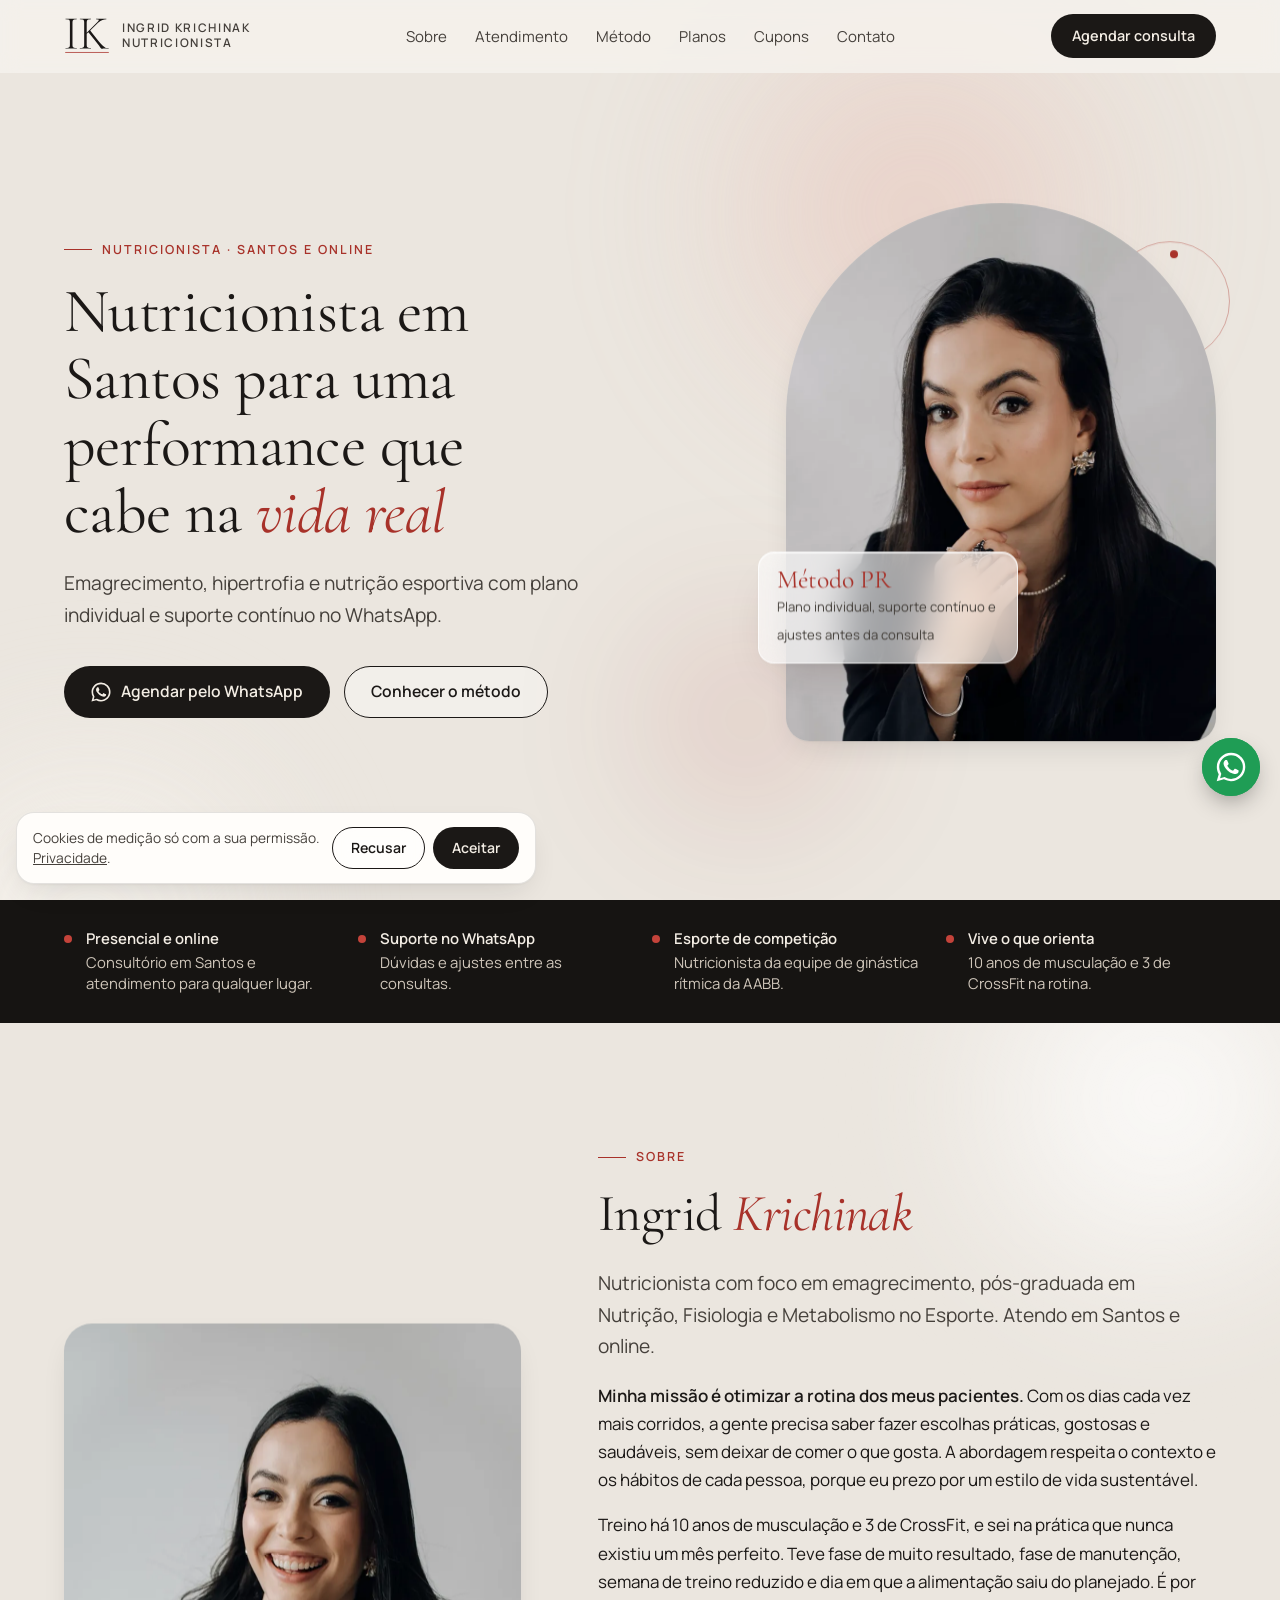
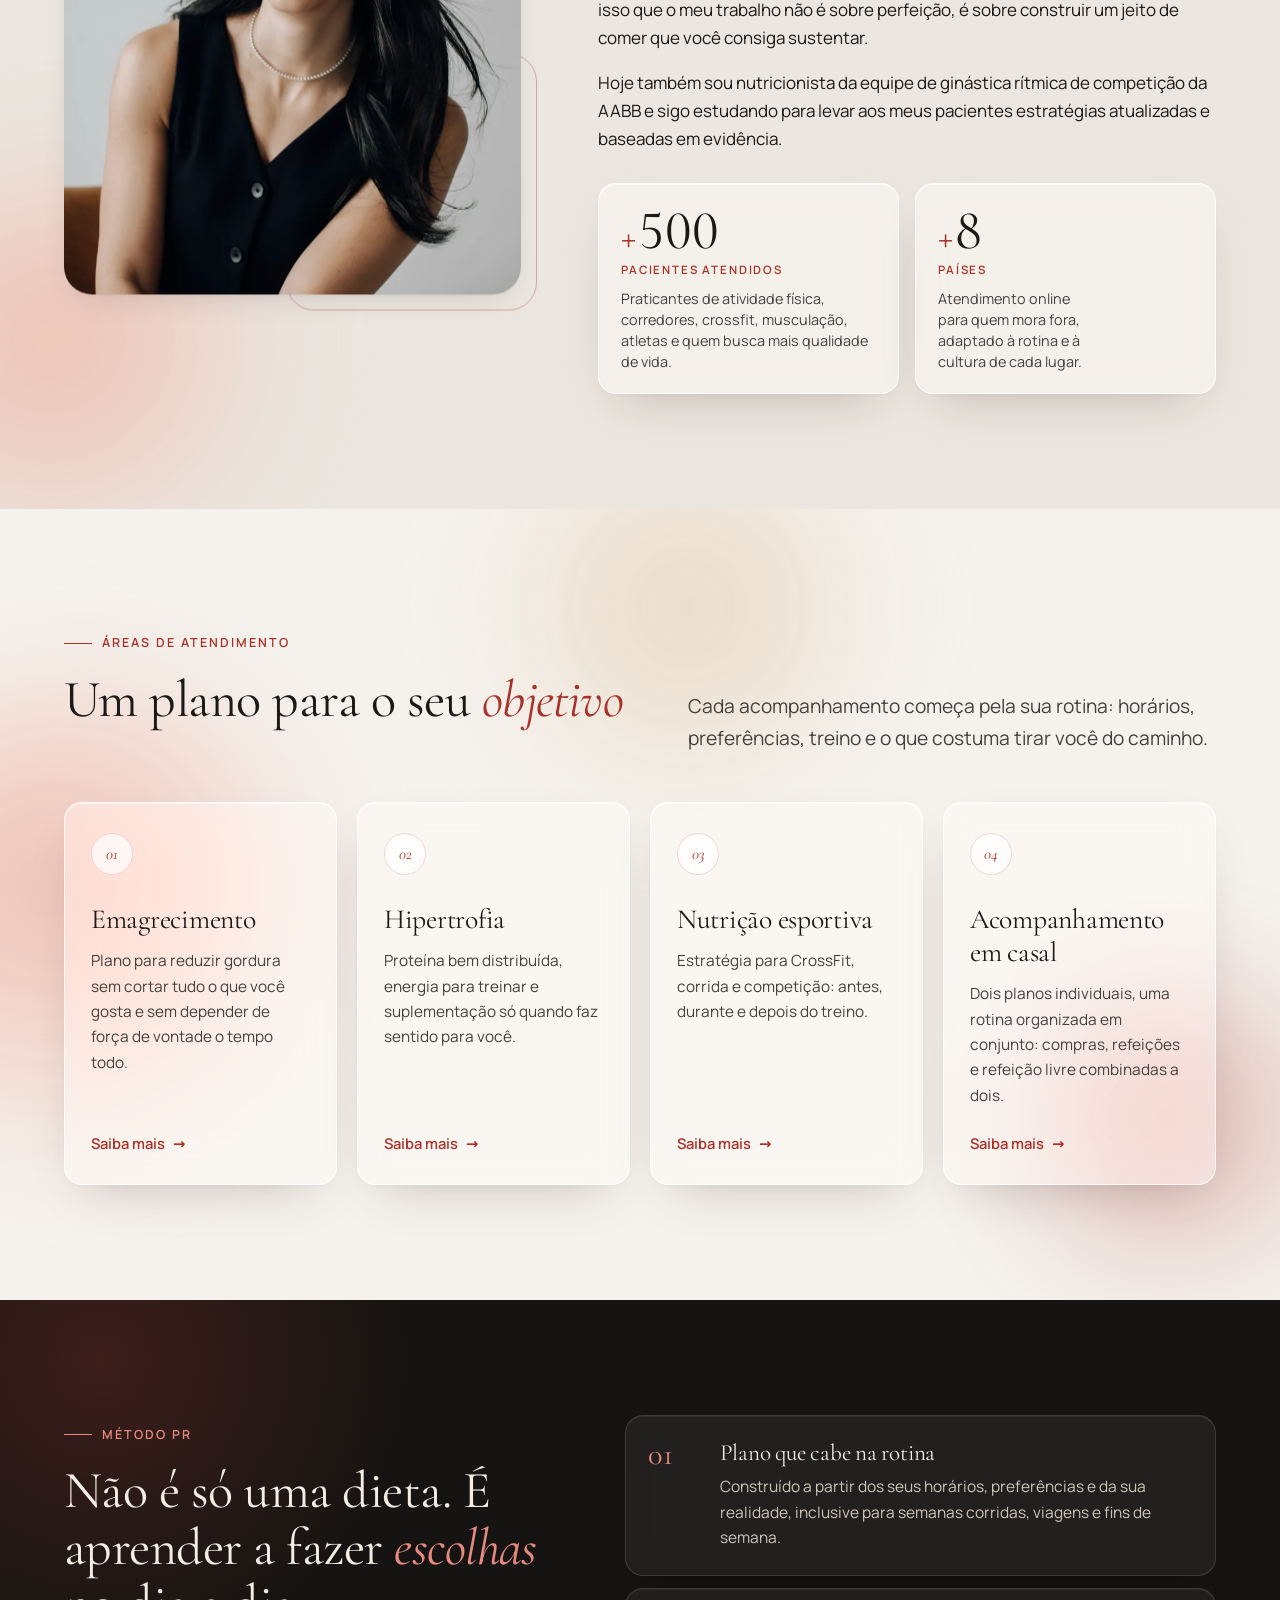
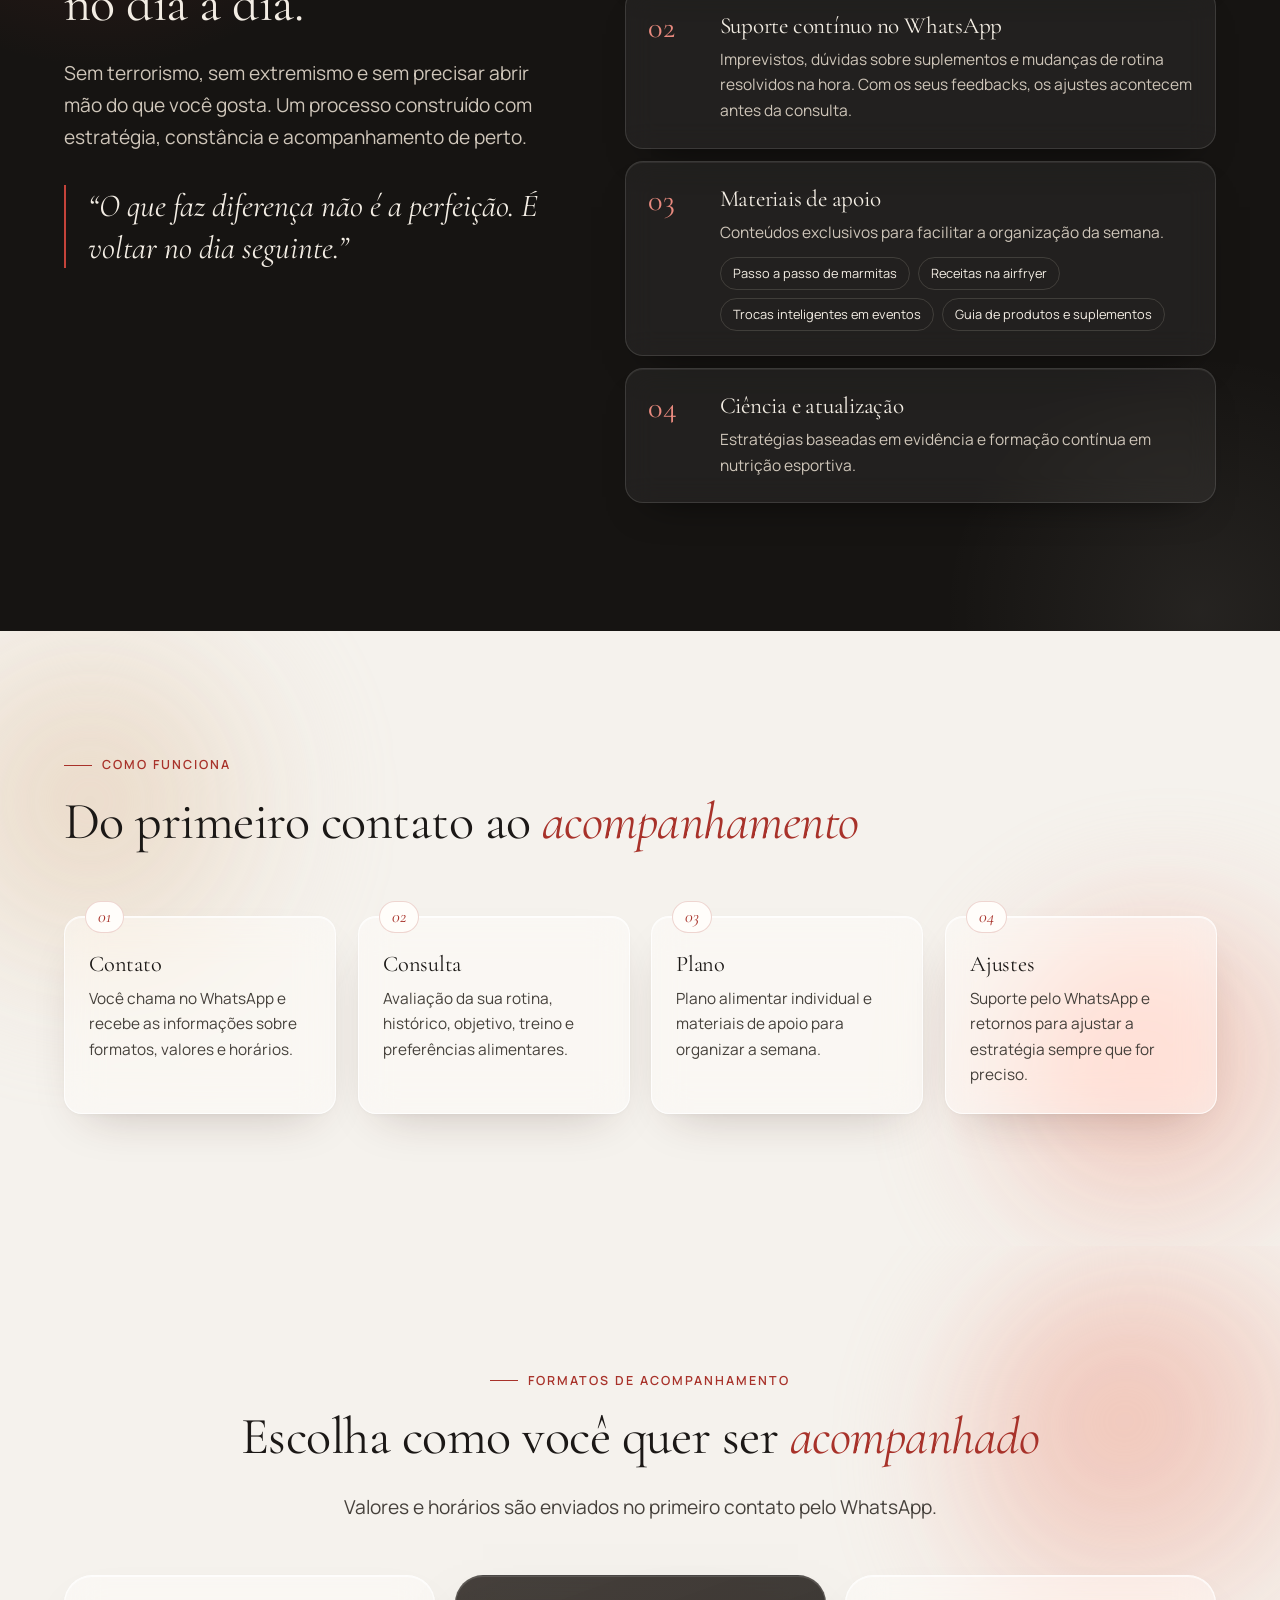
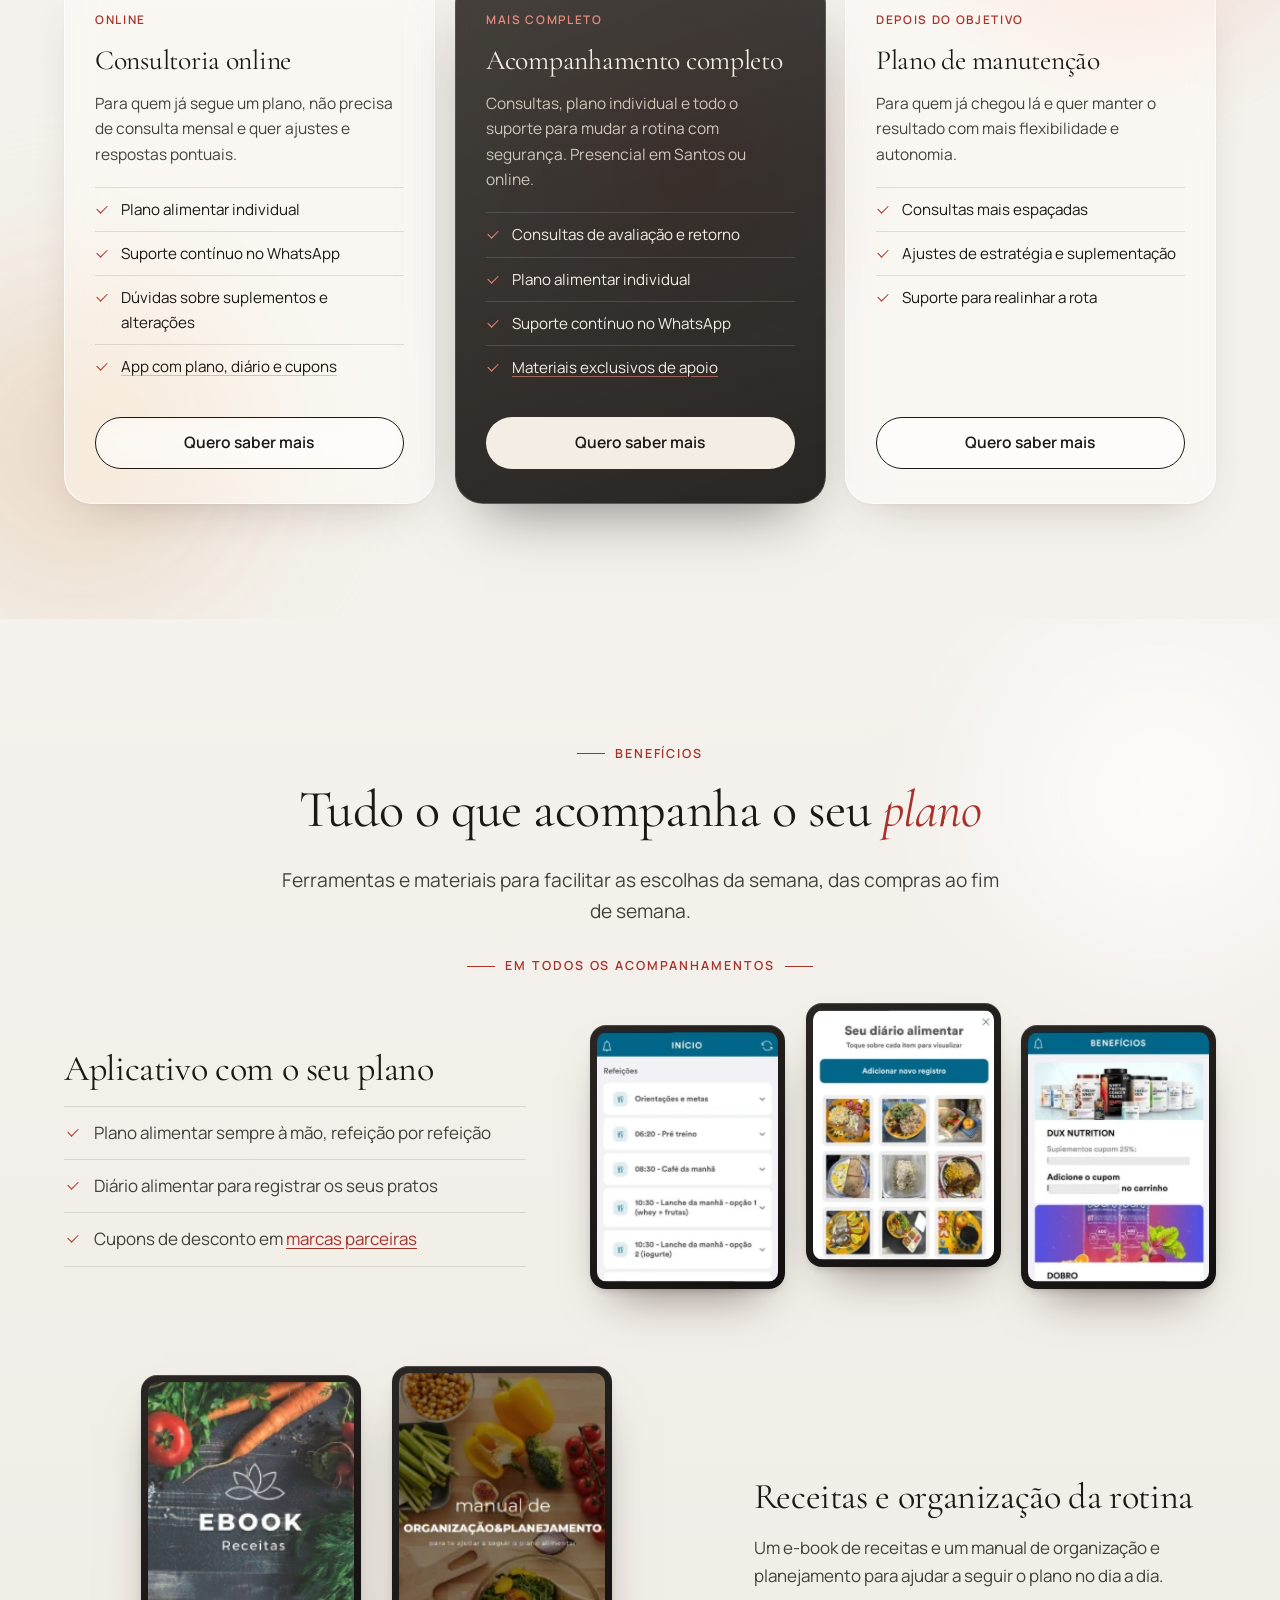
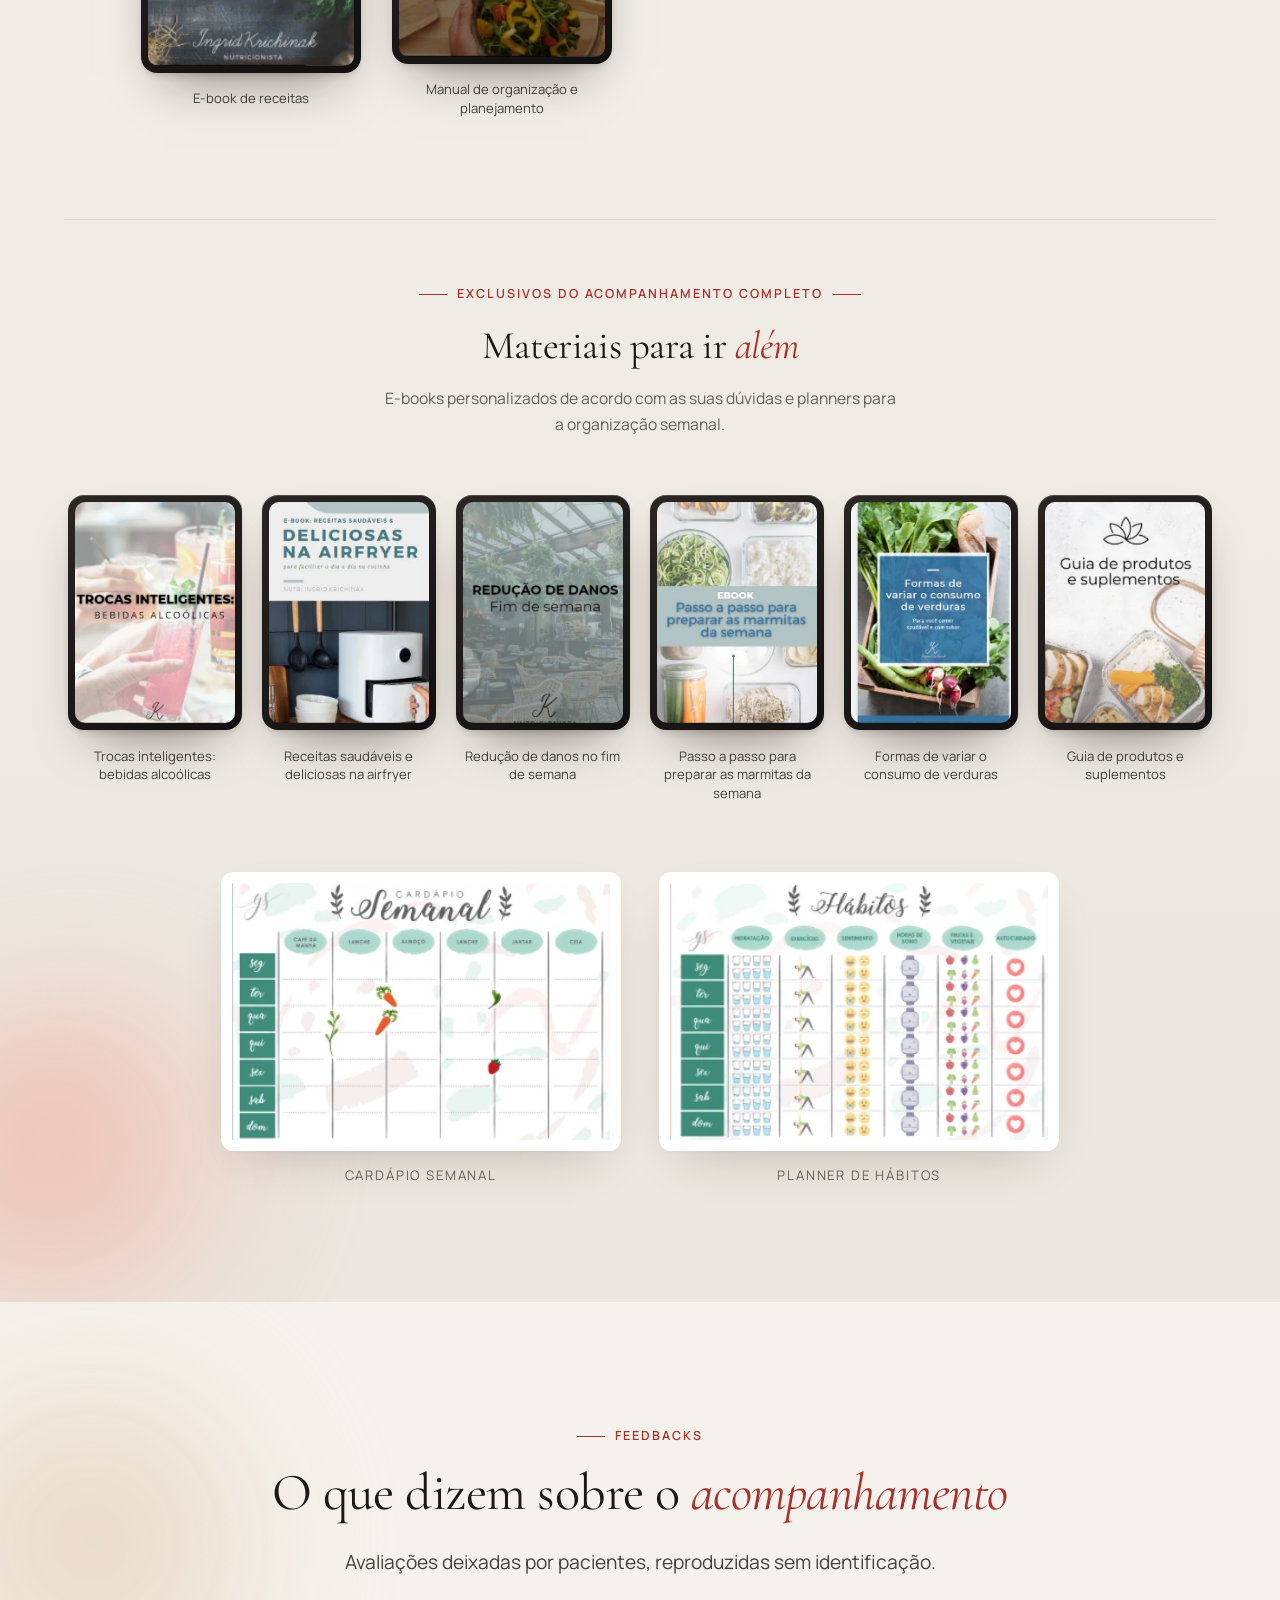
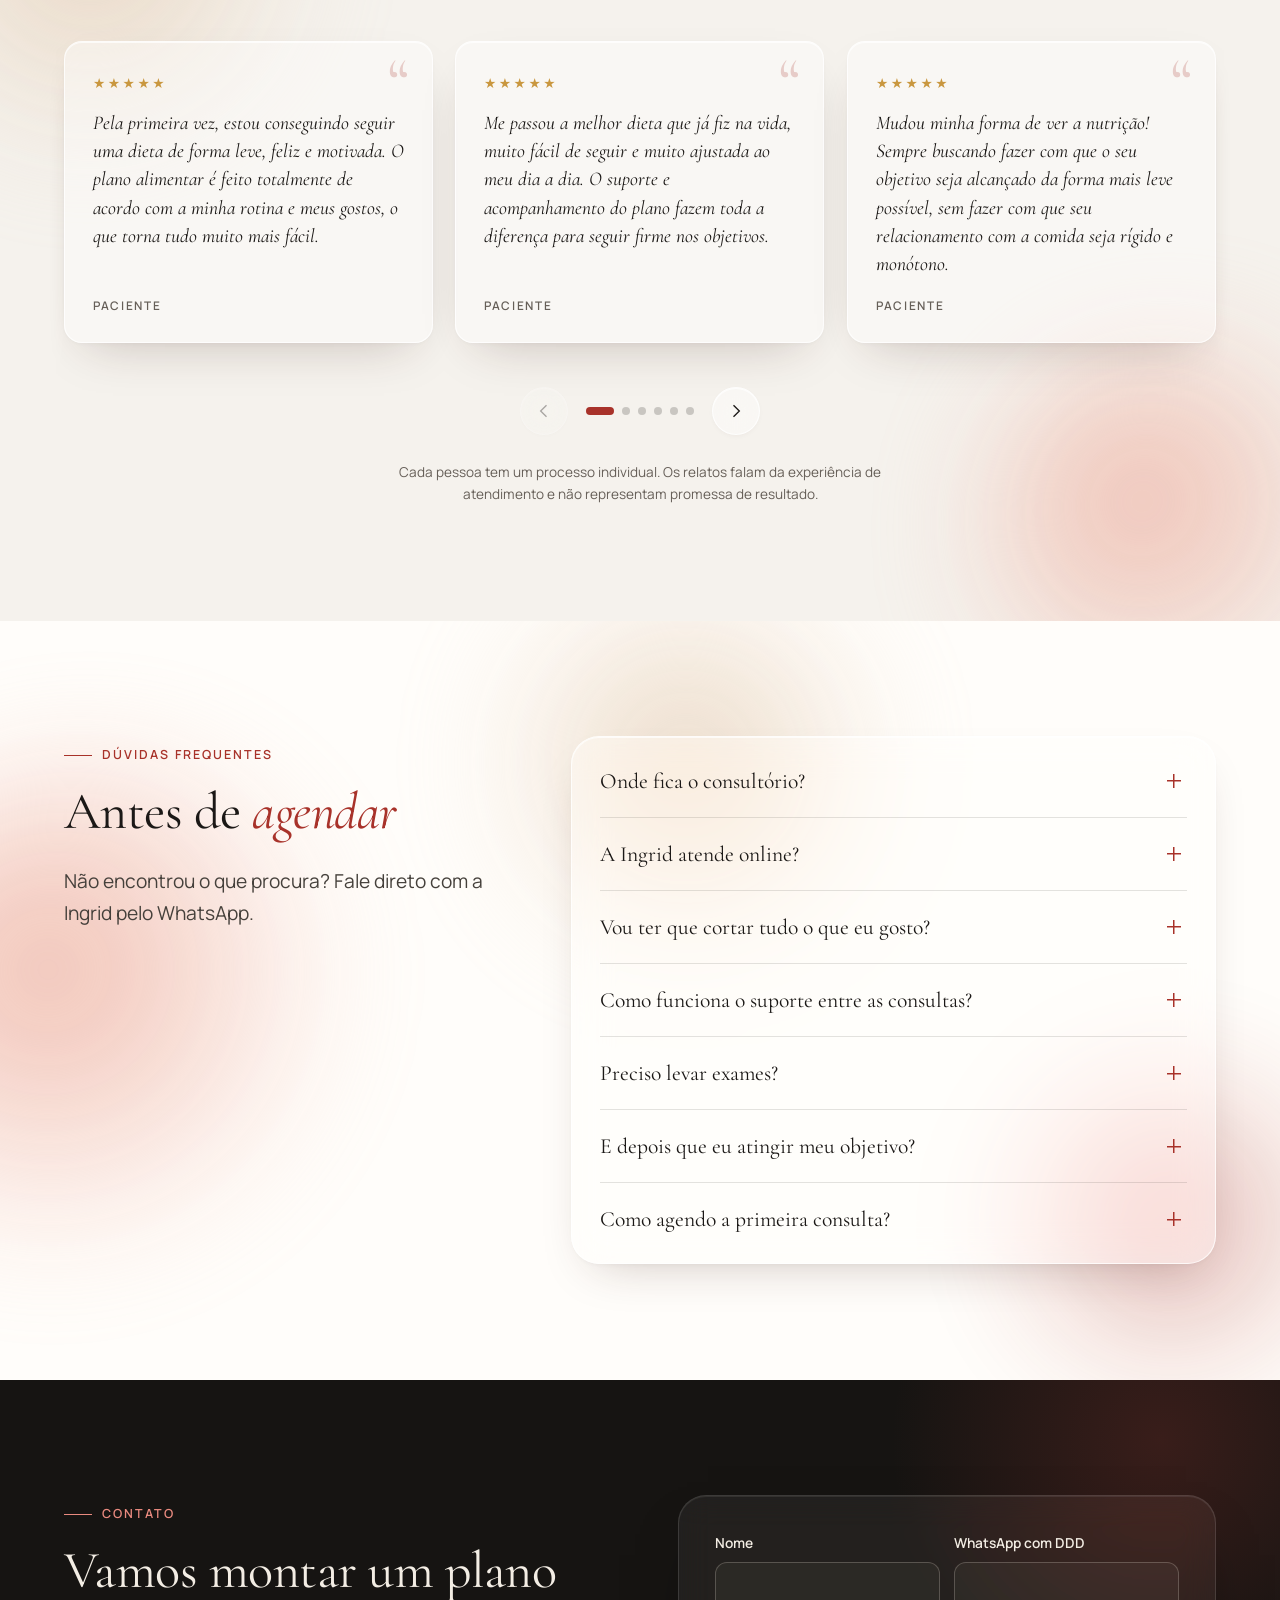
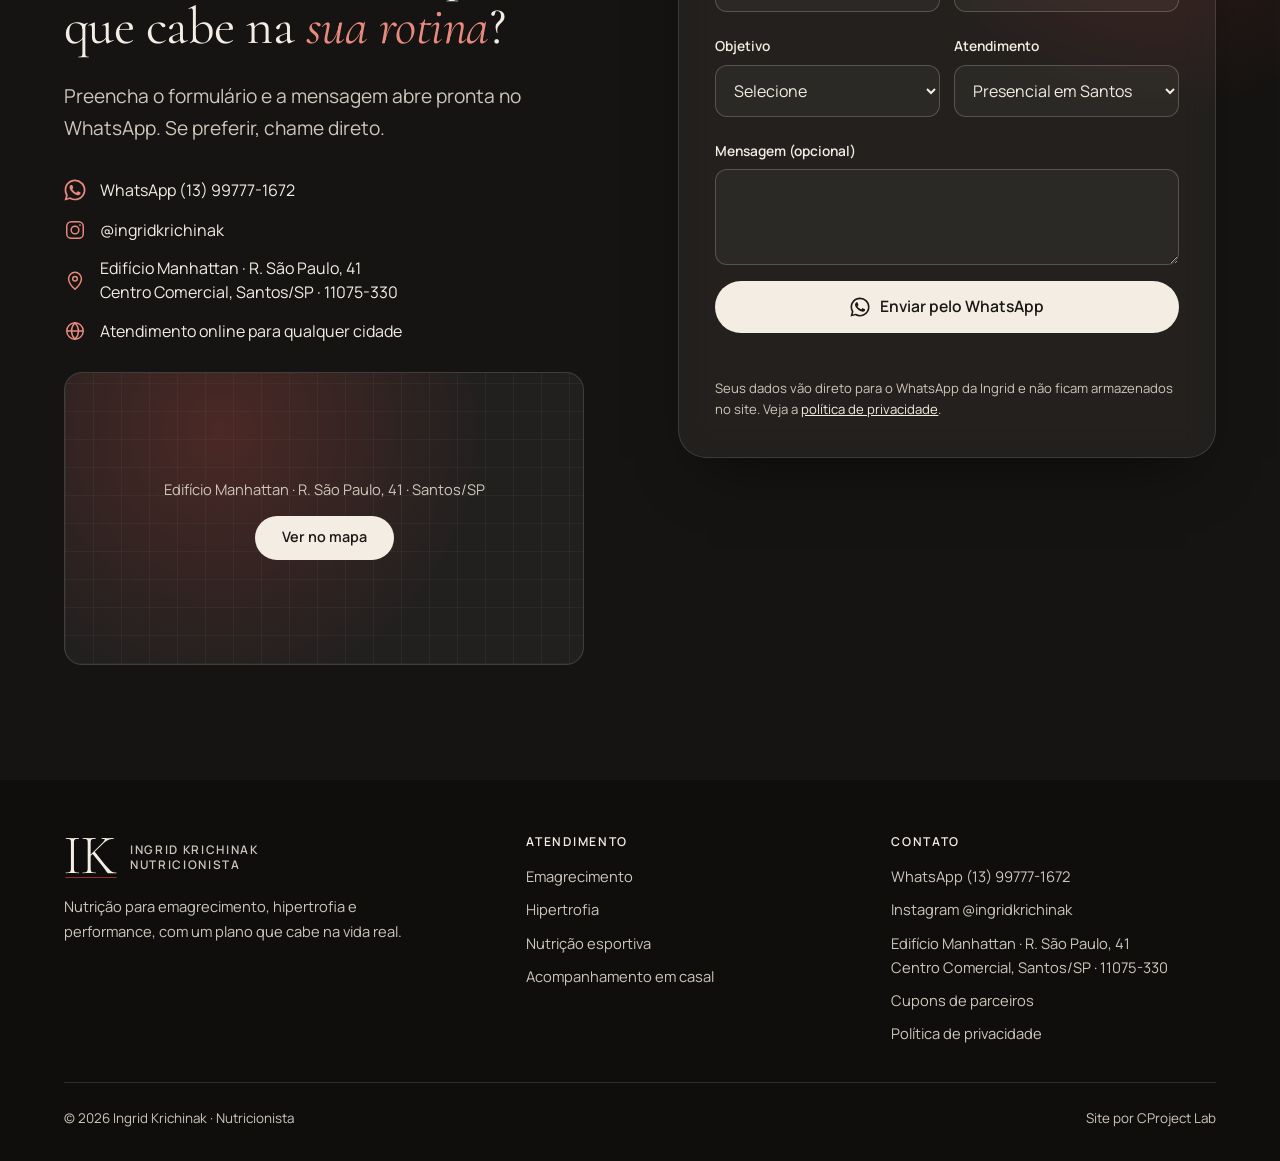
==== commit 3ffdefd8: "Carrossel: movimento visível ao trocar de feedback - Curva de animação mais uniforme (~0,9 s); a ant" ====
--- a/index.html
+++ b/index.html
@@ -28,9 +28,9 @@
 <link rel="preload" href="/assets/fonts/cormorant-400.woff2" as="font" type="font/woff2" crossorigin>
 <link rel="preload" href="/assets/fonts/manrope-400.woff2" as="font" type="font/woff2" crossorigin>
 <link rel="preload" as="image" href="/assets/img/ingrid-blazer-960.webp" media="(min-width:601px)" fetchpriority="high"><link rel="preload" as="image" href="/assets/img/ingrid-blazer-600.webp" media="(max-width:600px)" fetchpriority="high">
-<link rel="stylesheet" href="/assets/site.css?v=202611181451">
+<link rel="stylesheet" href="/assets/site.css?v=202611181503">
 <script src="/assets/vendor/lenis.min.js" defer></script>
-<script src="/assets/site.js?v=202611181451" defer></script>
+<script src="/assets/site.js?v=202611181503" defer></script>
 <script type="application/ld+json">{"@context": "https://schema.org", "@type": ["MedicalBusiness", "LocalBusiness"], "@id": "https://ingrid-krichinak.vercel.app/#negocio", "name": "Ingrid Krichinak Nutricionista", "description": "Nutricionista em Santos e online: emagrecimento, hipertrofia, nutrição esportiva e acompanhamento em casal.", "url": "https://ingrid-krichinak.vercel.app/", "image": "https://ingrid-krichinak.vercel.app/assets/img/og.jpg", "logo": "https://ingrid-krichinak.vercel.app/assets/apple-touch-icon.png", "telephone": "+55-13-99777-1672", "medicalSpecialty": "Nutrition", "areaServed": [{"@type": "City", "name": "Santos"}, {"@type": "Country", "name": "Brasil"}], "address": {"@type": "PostalAddress", "addressLocality": "Santos", "addressRegion": "SP", "addressCountry": "BR", "streetAddress": "R. São Paulo, 41 - Edifício Manhattan", "postalCode": "11075-330"}, "sameAs": ["https://www.instagram.com/ingridkrichinak/"], "founder": {"@type": "Person", "name": "Ingrid Krichinak", "jobTitle": "Nutricionista"}, "hasMap": "https://www.google.com/maps/search/?api=1&query=Edif%C3%ADcio%20Manhattan%2C%20R.%20S%C3%A3o%20Paulo%2C%2041%2C%20Santos%20-%20SP%2C%2011075-330"}</script>
 <script type="application/ld+json">{"@context": "https://schema.org", "@type": "WebSite", "@id": "https://ingrid-krichinak.vercel.app/#site", "url": "https://ingrid-krichinak.vercel.app/", "name": "Ingrid Krichinak Nutricionista", "inLanguage": "pt-BR"}</script>
 <script type="application/ld+json">{"@context": "https://schema.org", "@type": "FAQPage", "mainEntity": [{"@type": "Question", "name": "Onde fica o consultório?", "acceptedAnswer": {"@type": "Answer", "text": "No Edifício Manhattan, na R. São Paulo, 41, Centro Comercial, em Santos/SP (CEP 11075-330). Também há atendimento online para qualquer cidade."}}, {"@type": "Question", "name": "A Ingrid atende online?", "acceptedAnswer": {"@type": "Answer", "text": "Sim. O atendimento é presencial em Santos e online para qualquer cidade ou país, com o mesmo cuidado e o mesmo suporte pelo WhatsApp."}}, {"@type": "Question", "name": "Vou ter que cortar tudo o que eu gosto?", "acceptedAnswer": {"@type": "Answer", "text": "Não. O plano é construído com base na sua rotina e nas suas preferências. A proposta é aprender a fazer escolhas no dia a dia, sem extremismo e sem terrorismo nutricional."}}, {"@type": "Question", "name": "Como funciona o suporte entre as consultas?", "acceptedAnswer": {"@type": "Answer", "text": "Você conta com suporte contínuo pelo WhatsApp para dúvidas, imprevistos e ajustes. Com os feedbacks frequentes, é possível ajustar o plano antes mesmo da próxima consulta."}}, {"@type": "Question", "name": "Preciso levar exames?", "acceptedAnswer": {"@type": "Answer", "text": "Se você tiver exames recentes, leve. Quando necessário, a Ingrid pode solicitar exames laboratoriais para complementar a avaliação."}}, {"@type": "Question", "name": "E depois que eu atingir meu objetivo?", "acceptedAnswer": {"@type": "Answer", "text": "Existe o plano de manutenção, com consultas mais espaçadas e suporte para ajustar estratégias. A ideia é construir autonomia sem perder a direção."}}, {"@type": "Question", "name": "Como agendo a primeira consulta?", "acceptedAnswer": {"@type": "Answer", "text": "Pelo WhatsApp (13) 99777-1672. Você recebe as informações sobre formatos, valores e horários disponíveis."}}]}</script>
